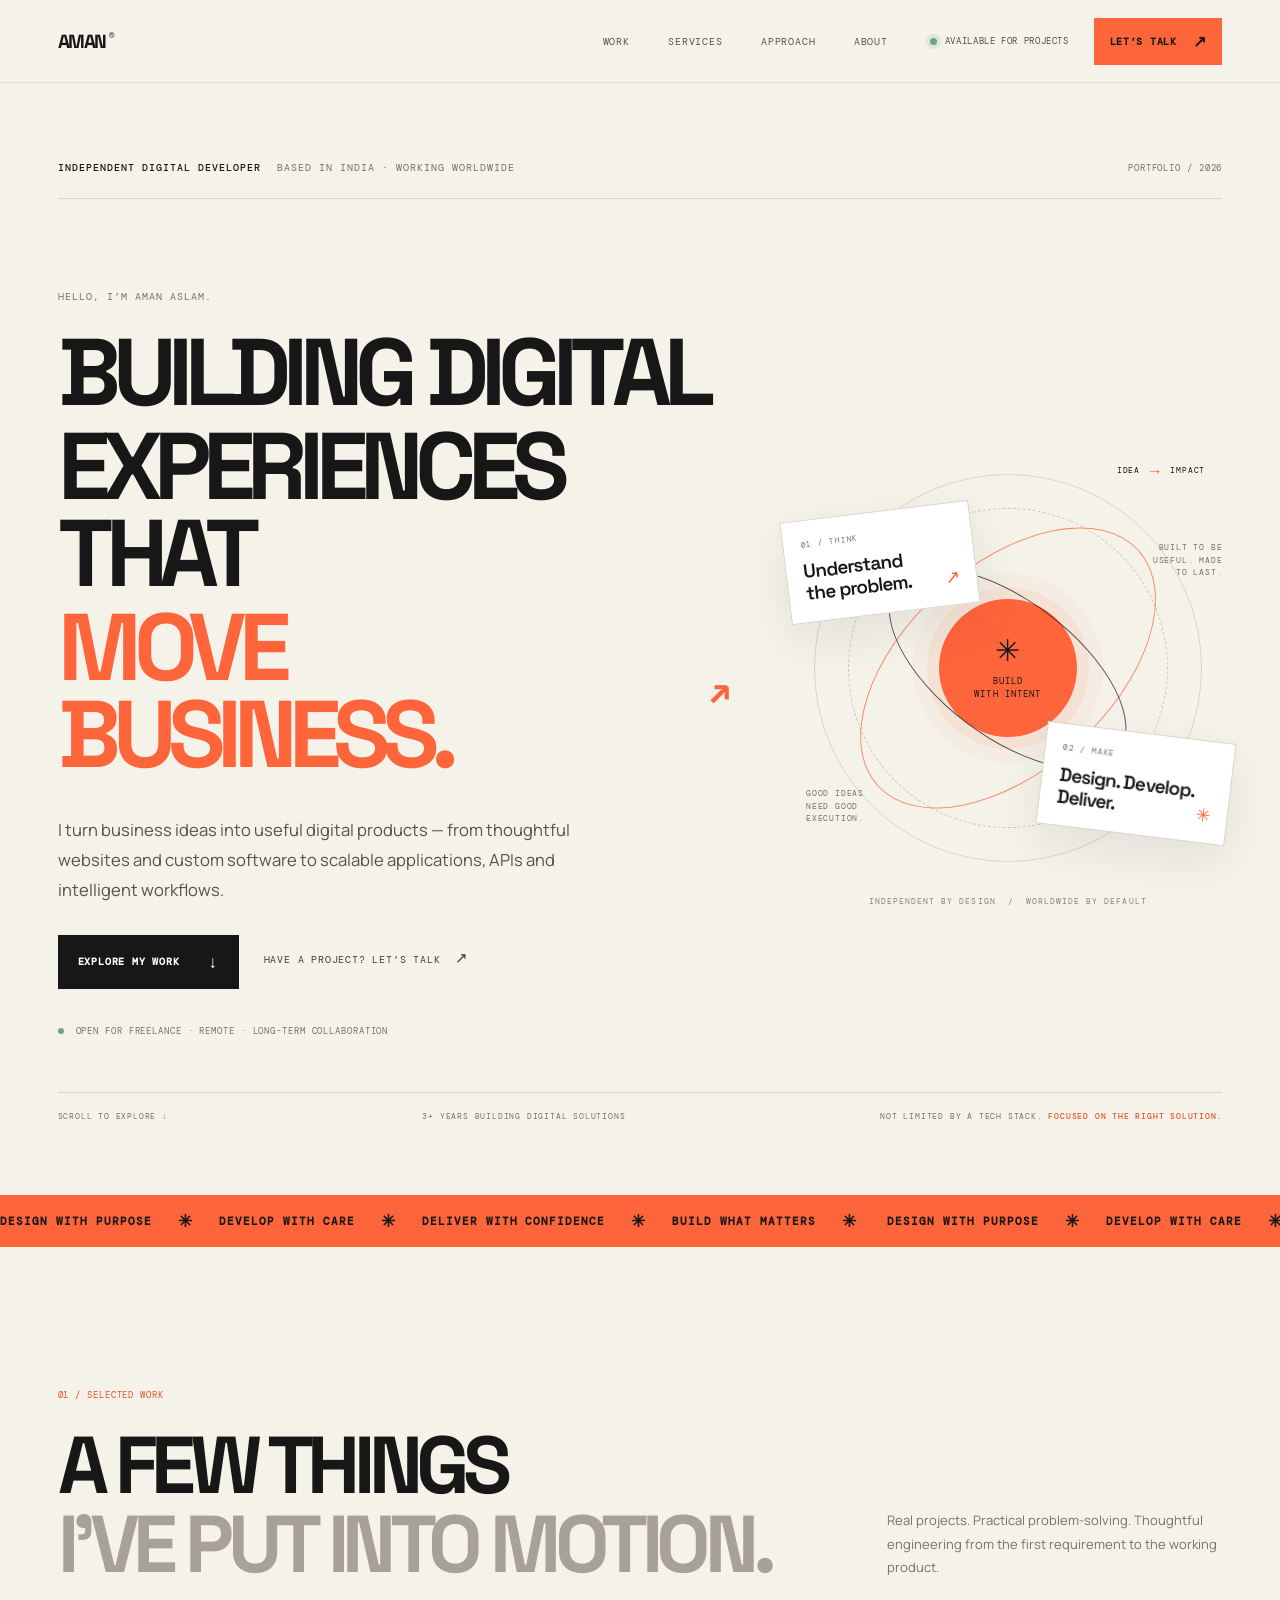
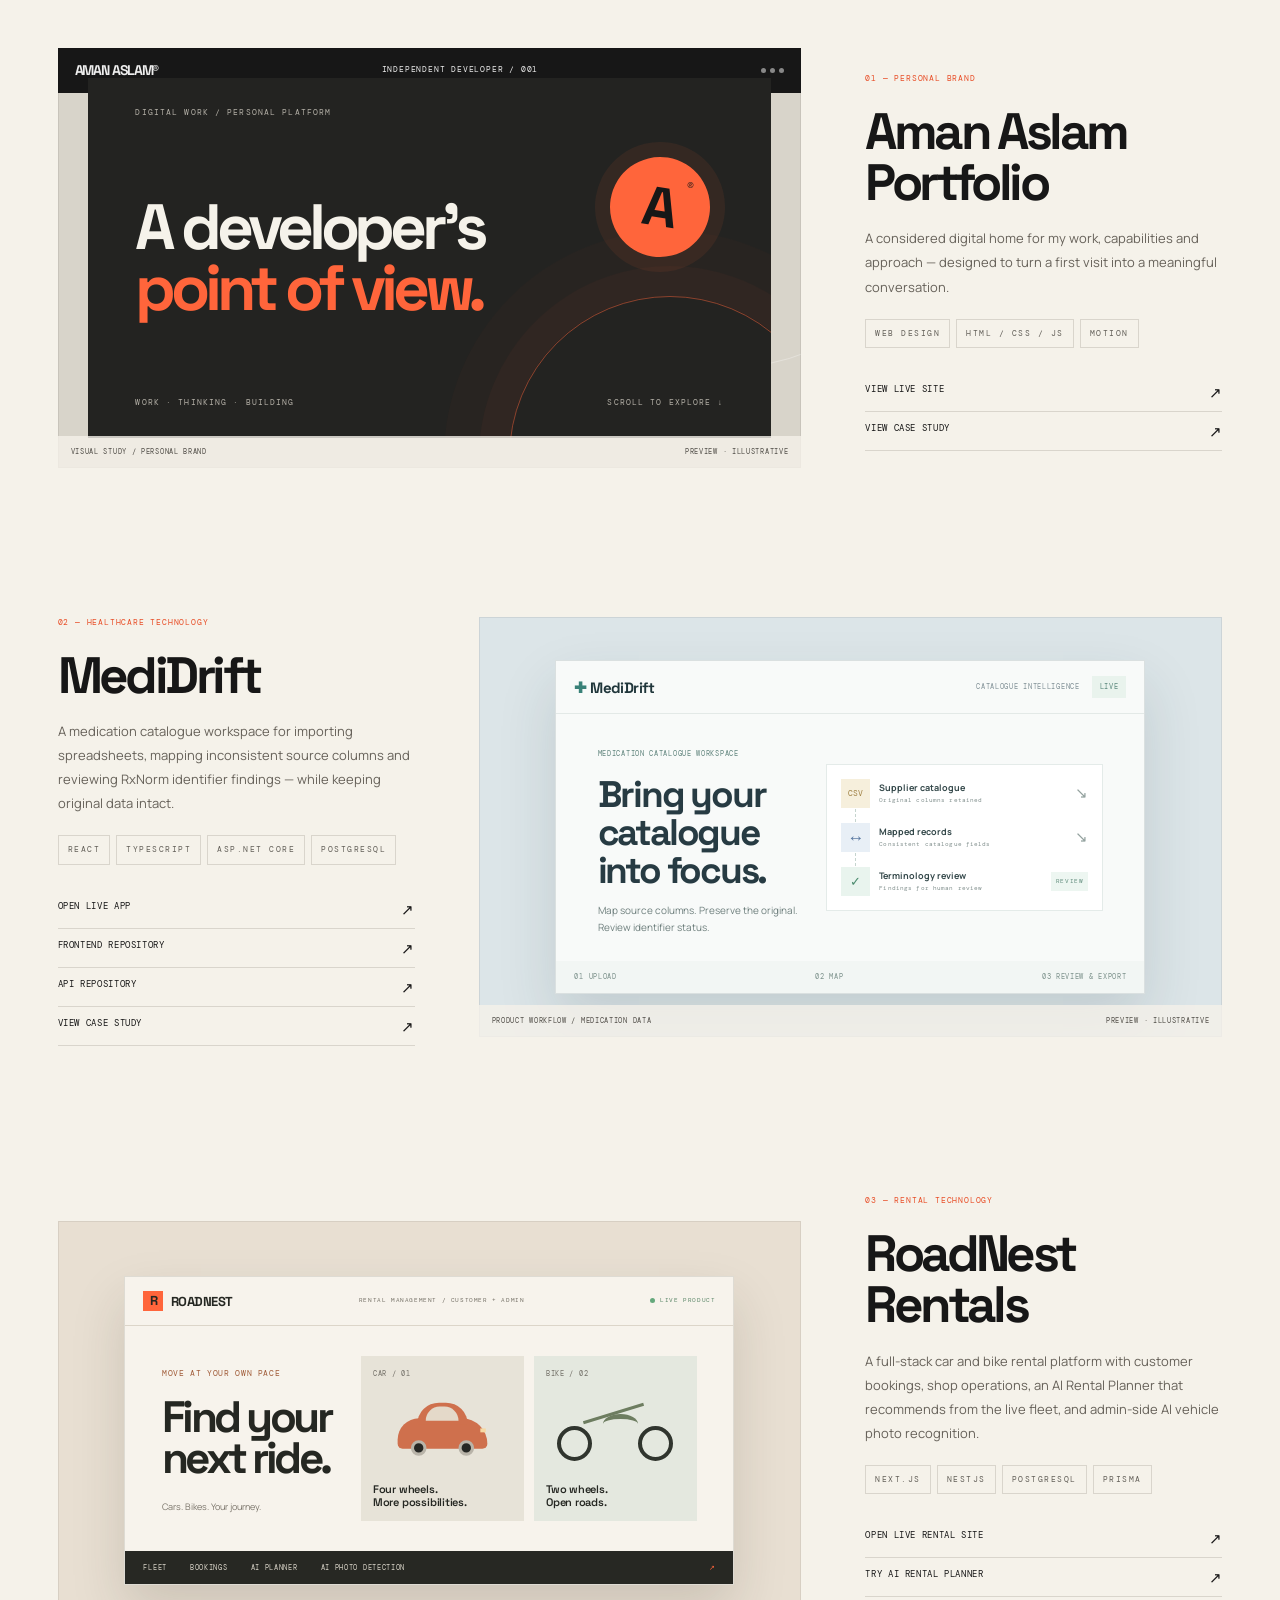
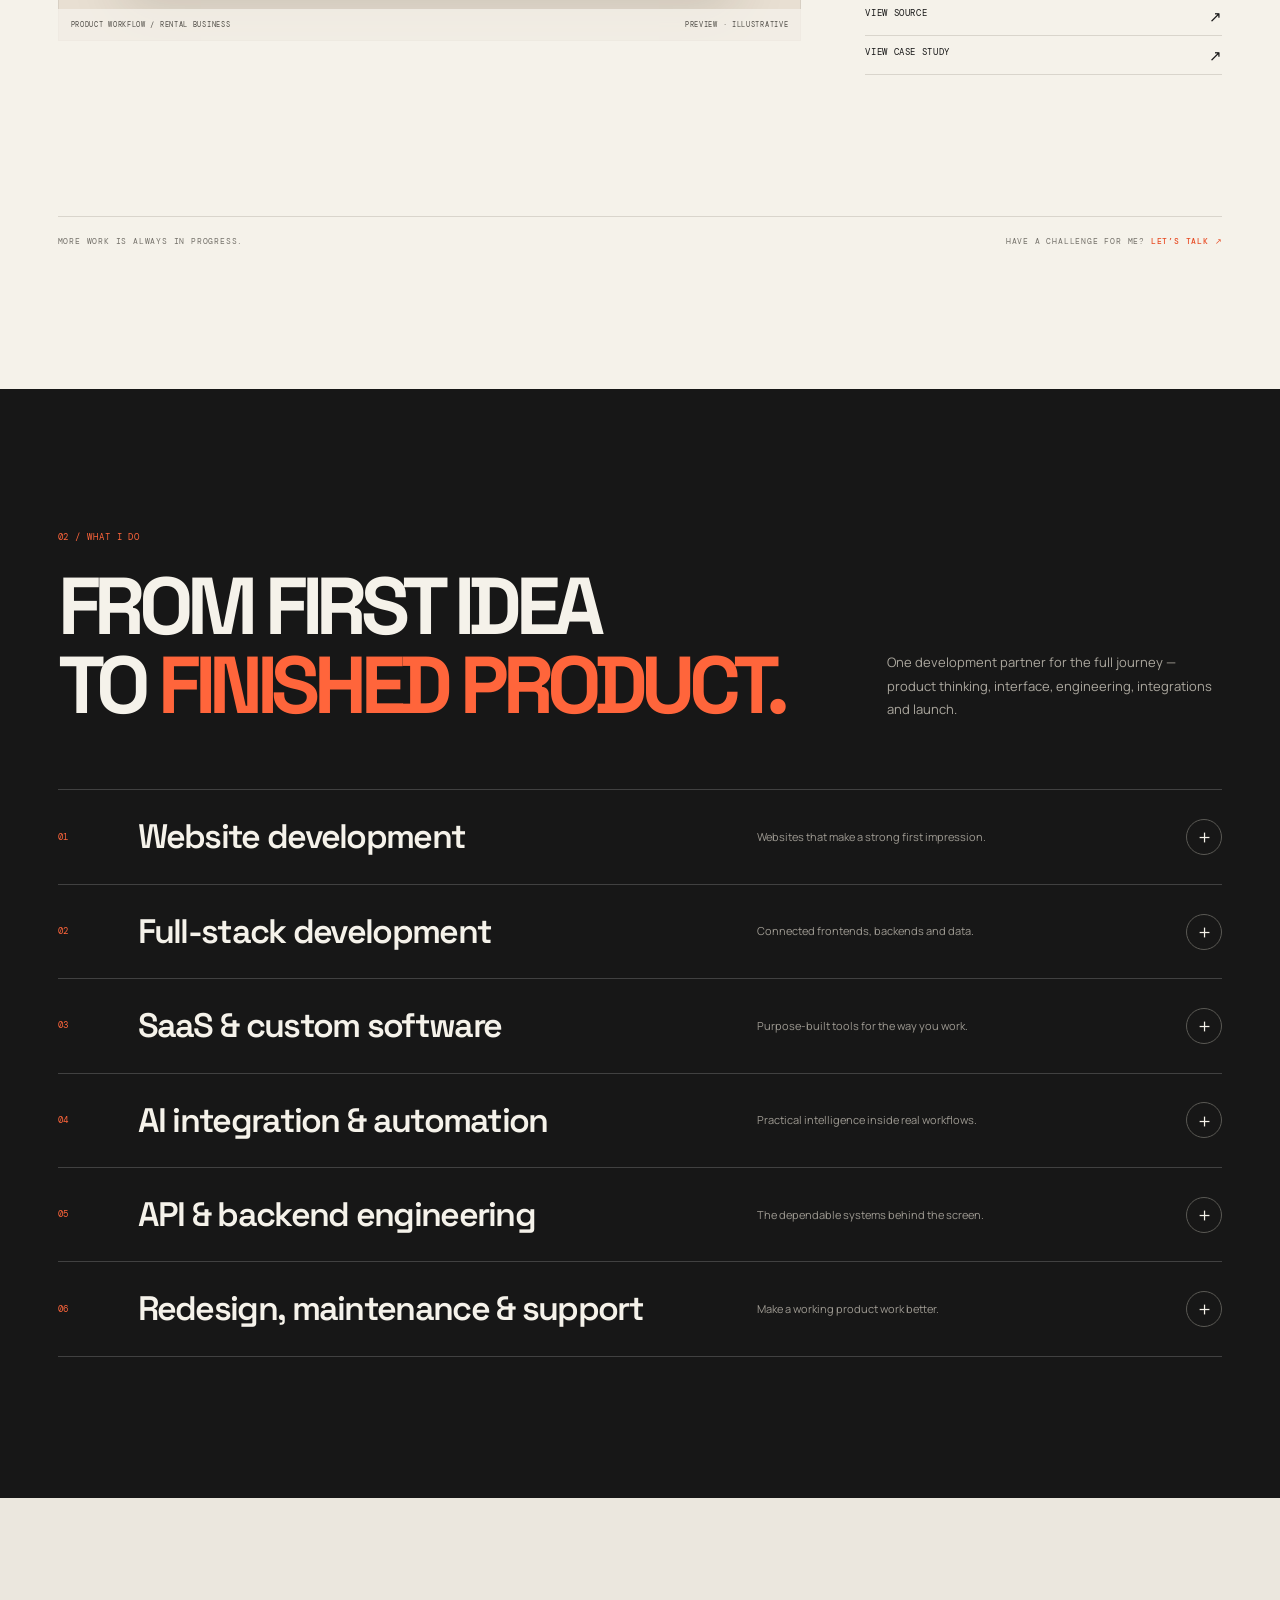
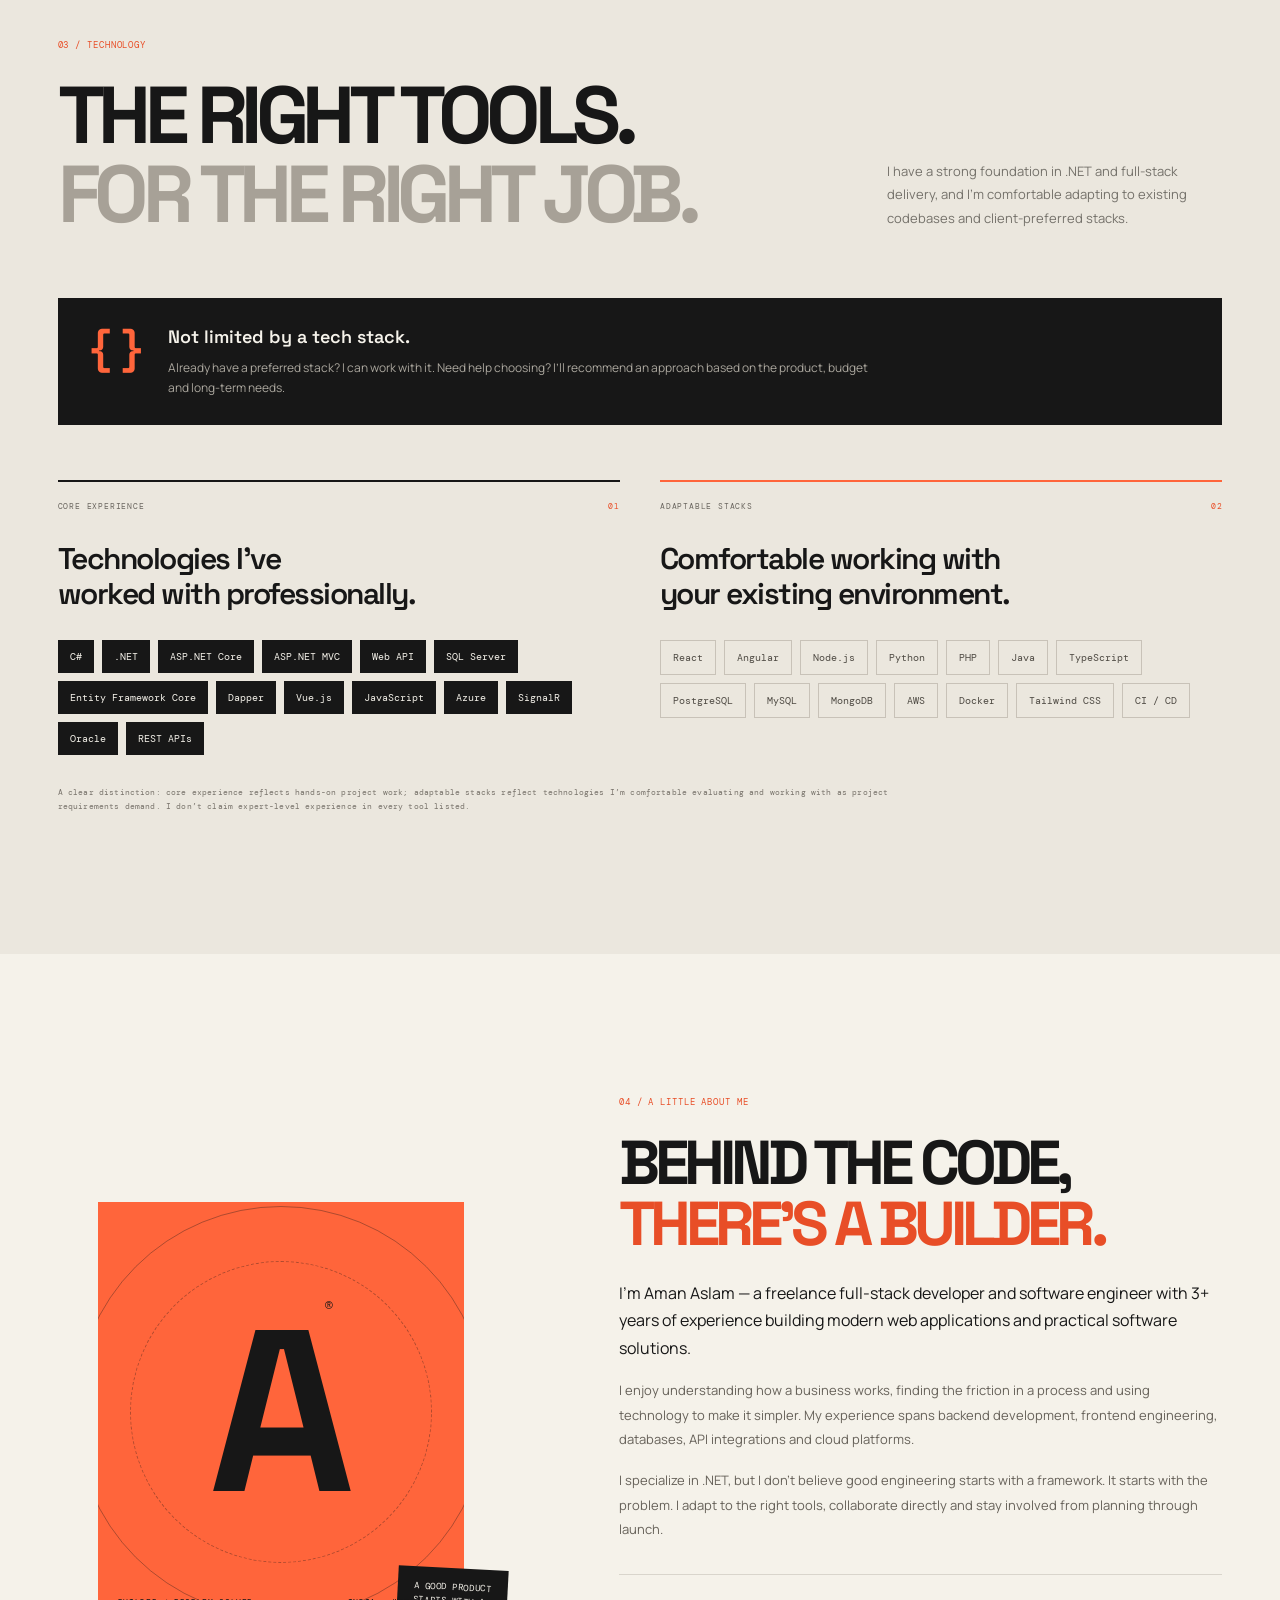
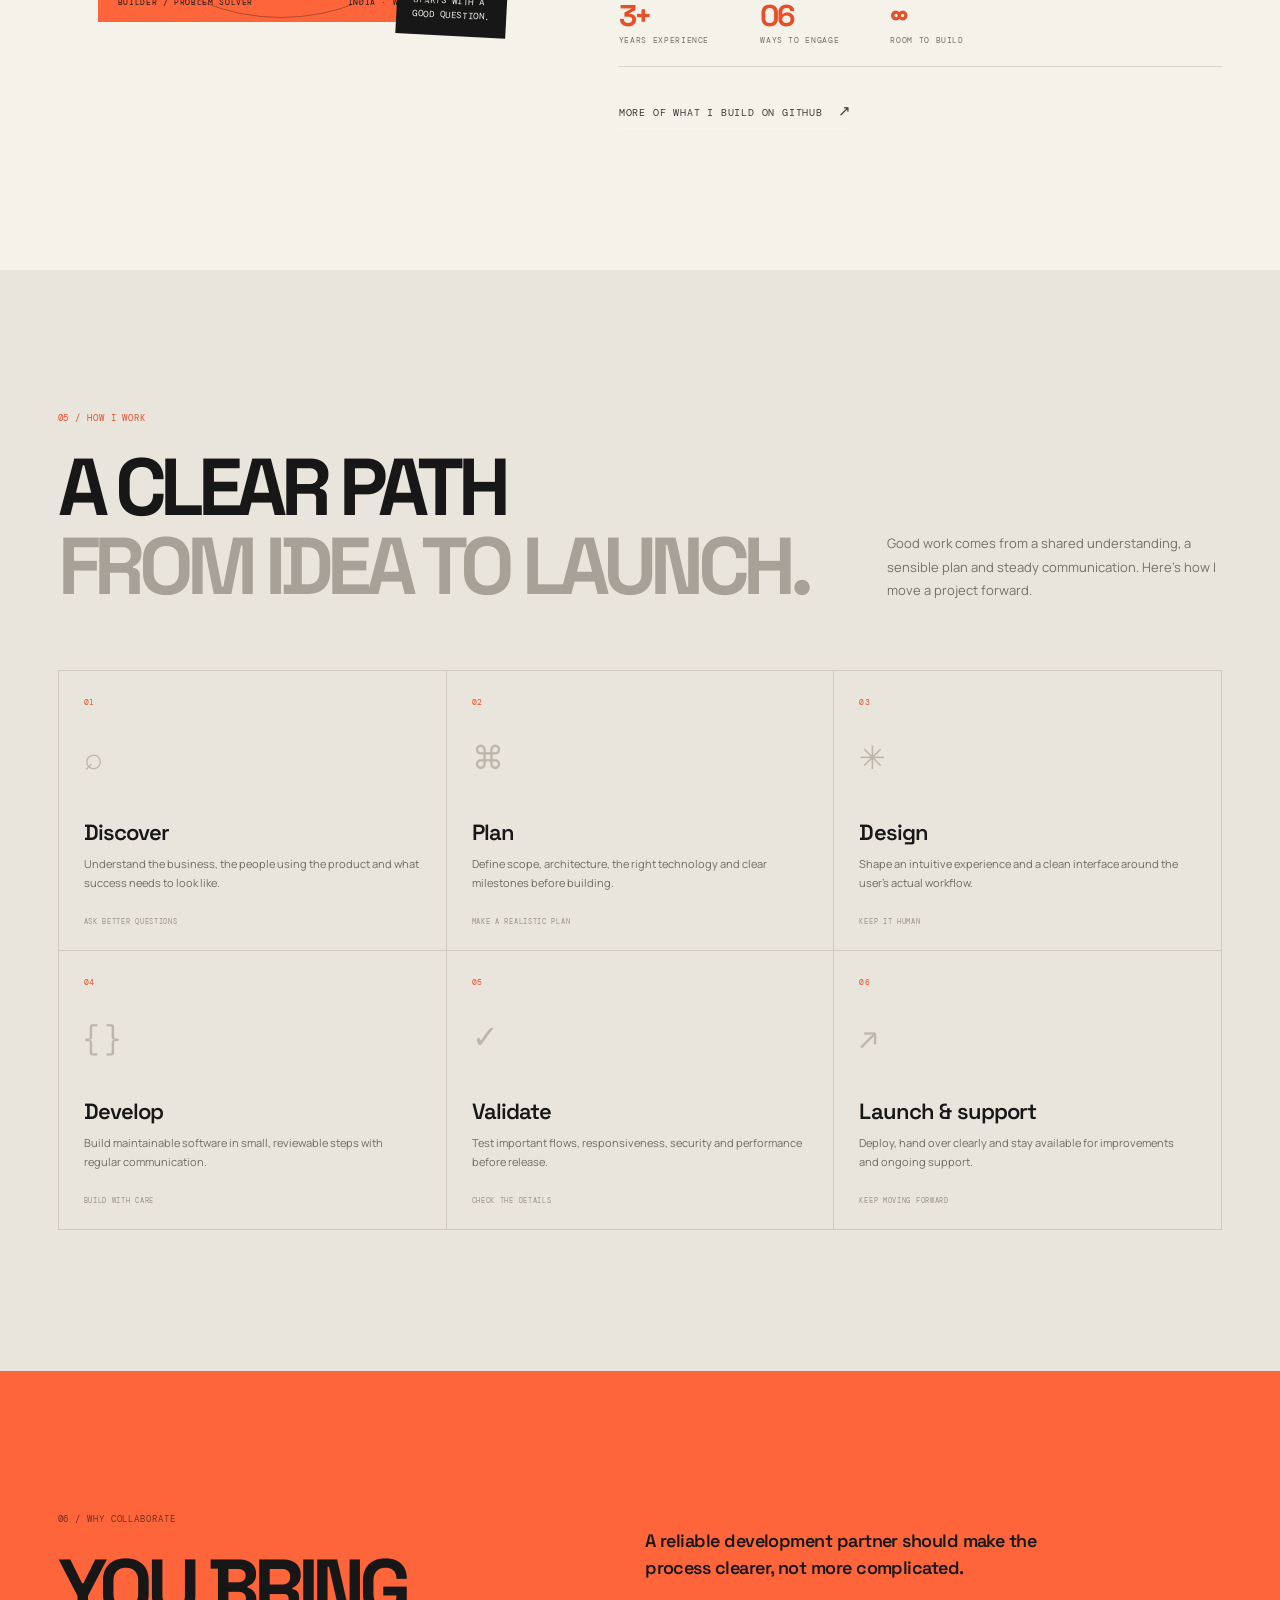
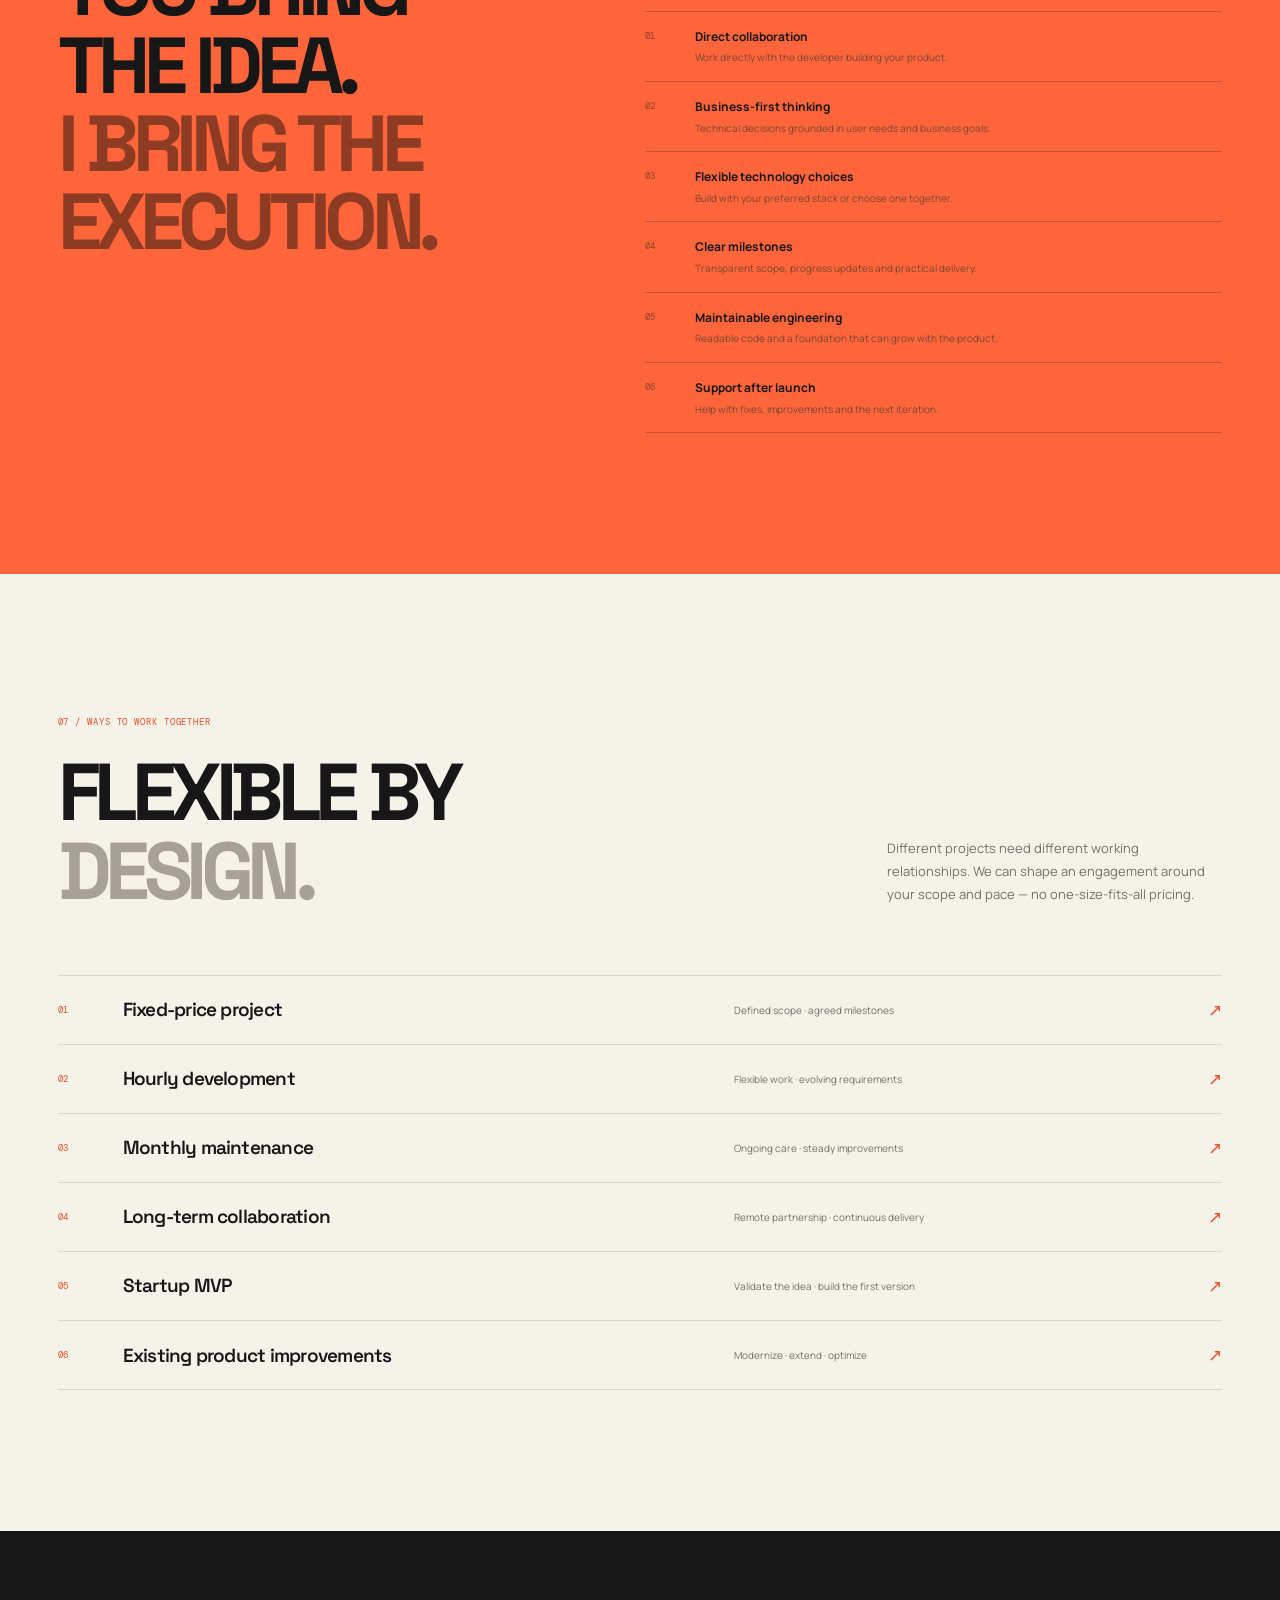
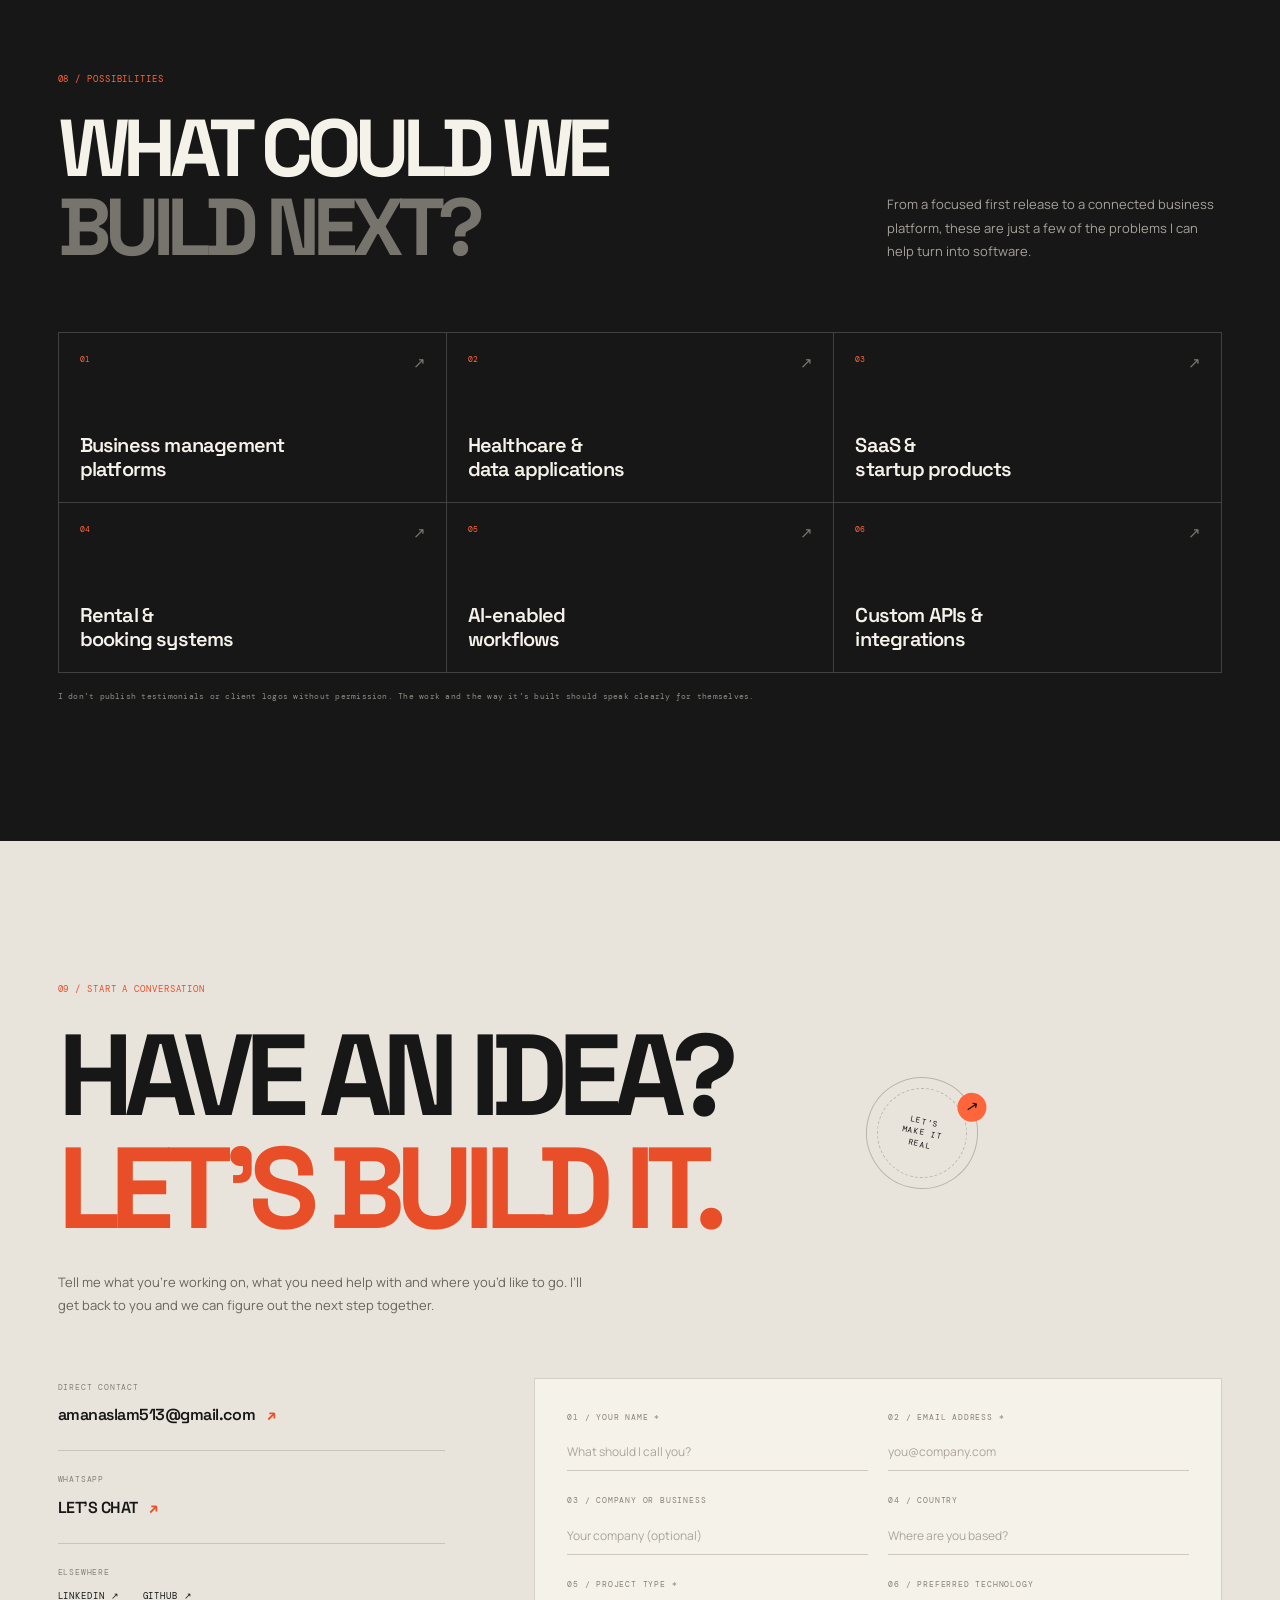
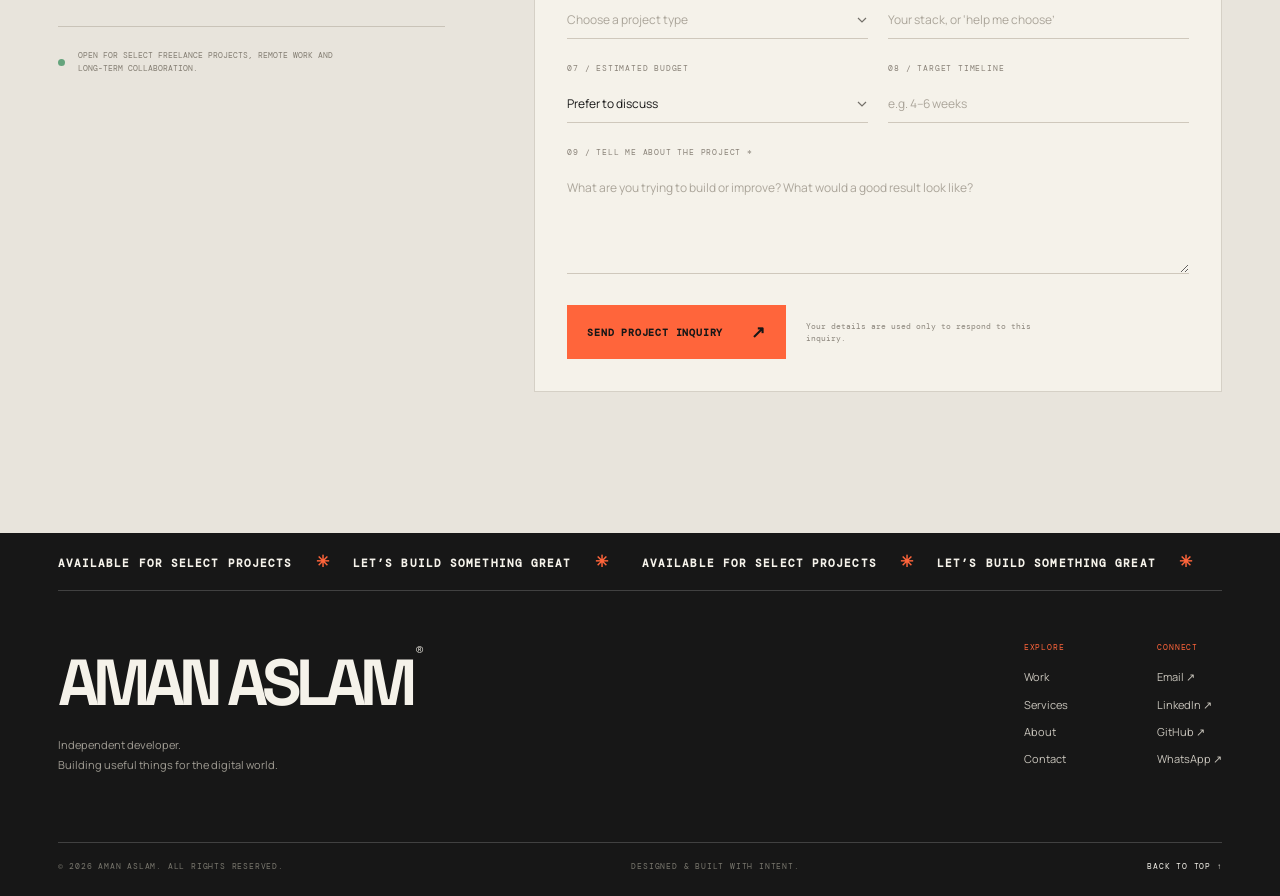
==== index.html @ a8d5807c "Update project live URLs and RoadNest AI features" ====
<!doctype html>
<html lang="en">
<head>
  <meta charset="utf-8">
  <meta name="viewport" content="width=device-width, initial-scale=1">
  <meta name="theme-color" content="#f5f2ea">
  <meta name="description" content="Aman Aslam is a freelance full-stack developer and software engineer building business websites, web applications, SaaS products, APIs and AI-enabled solutions for clients worldwide.">
  <meta name="author" content="Aman Aslam">
  <meta name="robots" content="index,follow,max-image-preview:large">
  <link rel="canonical" href="https://aman-aslam.github.io/portfolio/">
  <meta property="og:type" content="website">
  <meta property="og:title" content="Aman Aslam® — Freelance Full-Stack Developer">
  <meta property="og:description" content="I build digital products, not just websites. Full-stack development, custom software and scalable digital experiences.">
  <meta property="og:url" content="https://aman-aslam.github.io/portfolio/">
  <meta name="twitter:card" content="summary_large_image">
  <meta name="twitter:title" content="Aman Aslam® — Freelance Full-Stack Developer">
  <meta name="twitter:description" content="Building digital experiences that move business forward.">
  <title>Aman Aslam® — Freelance Full-Stack Developer & Software Engineer</title>
  <link rel="icon" href="data:image/svg+xml,%3Csvg xmlns=%22http://www.w3.org/2000/svg%22 viewBox=%220 0 64 64%22%3E%3Crect width=%2264%22 height=%2264%22 rx=%2214%22 fill=%22%23131519%22/%3E%3Ctext x=%2232%22 y=%2242%22 text-anchor=%22middle%22 font-size=%2234%22 fill=%22%23e59b5d%22 font-family=%22Arial%22%3EA%3C/text%3E%3C/svg%3E" type="image/svg+xml">
  <link rel="preconnect" href="https://fonts.googleapis.com">
  <link rel="preconnect" href="https://fonts.gstatic.com" crossorigin>
  <link href="https://fonts.googleapis.com/css2?family=DM+Mono:wght@400;500&family=Manrope:wght@400;500;600;700;800&family=Space+Grotesk:wght@400;500;600;700&display=swap" rel="stylesheet">
  <style>
:root{--paper:#f5f2ea;--paper-2:#eeebe3;--ink:#171717;--ink-2:#292826;--muted:#74716a;--line:#d9d5cc;--line-dark:rgba(255,255,255,.18);--orange:#ff653b;--orange-dark:#e84e27;--green:#8ab89c;--display:'Space Grotesk',sans-serif;--body:'Manrope',sans-serif;--mono:'DM Mono',monospace;--shell:1240px;--gutter:clamp(22px,4.5vw,64px);--pad:clamp(88px,11vw,154px)}
*{box-sizing:border-box}html{scroll-behavior:smooth;scroll-padding-top:100px}body{margin:0;background:var(--paper);color:var(--ink);font-family:var(--body);font-size:15px;line-height:1.65;-webkit-font-smoothing:antialiased;overflow-x:hidden}body.menu-open{overflow:hidden}a{color:inherit;text-decoration:none}button,input,textarea,select{font:inherit}button{color:inherit}img,svg{max-width:100%}::selection{background:var(--orange);color:var(--ink)}.container{width:min(100% - (var(--gutter)*2),var(--shell));margin-inline:auto}.section-pad{padding-block:var(--pad)}.skip-link{position:fixed;z-index:10000;top:12px;left:12px;padding:12px 18px;background:var(--ink);color:var(--paper);transform:translateY(-160%)}.skip-link:focus{transform:translateY(0)}:focus-visible{outline:2px solid var(--orange);outline-offset:4px}
.site-loader{position:fixed;inset:0;z-index:9999;background:var(--ink);color:var(--paper);display:flex;flex-direction:column;justify-content:space-between;padding:28px var(--gutter);transition:opacity .45s ease,visibility .45s ease}.site-loader.is-done{opacity:0;visibility:hidden;pointer-events:none}.loader-top{display:flex;justify-content:space-between;gap:20px;font-family:var(--mono);font-size:10px;letter-spacing:.15em}.loader-bottom{display:grid;grid-template-columns:auto minmax(100px,1fr) auto;align-items:center;gap:22px}.loader-count{font-family:var(--display);font-size:clamp(70px,17vw,190px);line-height:.8;letter-spacing:-.1em;font-weight:600}.loader-track{height:2px;background:#444}.loader-track i{display:block;width:0;height:100%;background:var(--orange)}.loader-bottom>span{font-family:var(--mono);font-size:9px;letter-spacing:.15em;color:#aaa}.scroll-progress{position:fixed;left:0;top:0;z-index:1100;width:100%;height:2px;pointer-events:none}.scroll-progress span{display:block;width:0;height:100%;background:var(--orange)}
.cursor-dot,.cursor-ring{position:fixed;z-index:1200;left:0;top:0;pointer-events:none;border-radius:50%;opacity:0;transform:translate(-50%,-50%);mix-blend-mode:difference}.cursor-dot{width:5px;height:5px;background:white}.cursor-ring{width:42px;height:42px;border:1px solid rgba(255,255,255,.8);display:grid;place-items:center;color:#fff;transition:width .22s ease,height .22s ease,background .22s ease}.cursor-ring span{font:8px var(--mono);letter-spacing:.1em;opacity:0}.cursor-ring.is-active{width:84px;height:84px;background:var(--orange);border-color:var(--orange)}.cursor-ring.is-active span{opacity:1;color:var(--ink)}
.site-header{position:sticky;top:0;z-index:100;background:rgba(245,242,234,.9);backdrop-filter:blur(18px);border-bottom:1px solid rgba(23,23,23,.1)}.nav-shell{height:82px;display:flex;align-items:center;gap:42px}.wordmark{font:700 19px var(--display);letter-spacing:-.08em;margin-right:auto}.wordmark span{font:500 9px var(--mono);vertical-align:top;margin-left:3px;letter-spacing:0}.desktop-nav{display:flex;gap:clamp(20px,3vw,42px)}.desktop-nav a{font:10px var(--mono);letter-spacing:.08em;text-transform:uppercase;color:#55524c;position:relative;padding-block:8px}.desktop-nav a:after{content:"";position:absolute;left:0;right:100%;bottom:0;height:1px;background:var(--orange);transition:right .3s ease}.desktop-nav a:hover:after{right:0}.nav-actions{display:flex;align-items:center;gap:25px}.availability{display:inline-flex;align-items:center;gap:8px;font:9px var(--mono);letter-spacing:.07em;white-space:nowrap;color:#514e48}.availability i,.pulse-dot{display:inline-block;width:7px;height:7px;border-radius:100%;background:#6ca77e;box-shadow:0 0 0 4px rgba(108,167,126,.15)}.nav-cta{display:inline-flex;align-items:center;gap:16px;background:var(--orange);padding:13px 16px;font:600 10px var(--mono);letter-spacing:.07em;transition:background .2s,transform .2s}.nav-cta span{font-size:16px}.nav-cta:hover{background:#ff7a57;transform:translateY(-2px)}.menu-toggle{display:none;border:1px solid var(--ink);background:transparent;width:44px;height:42px;padding:12px;gap:6px;flex-direction:column;justify-content:center}.menu-toggle span{height:1px;width:100%;background:var(--ink);transition:transform .25s}.menu-toggle[aria-expanded=true] span:first-child{transform:translateY(3.5px) rotate(45deg)}.menu-toggle[aria-expanded=true] span:last-child{transform:translateY(-3.5px) rotate(-45deg)}.mobile-menu{position:absolute;top:82px;left:0;right:0;background:var(--ink);color:var(--paper);padding:24px var(--gutter) 36px;border-top:1px solid #333}.mobile-menu[hidden]{display:none}.mobile-menu a{display:flex;justify-content:space-between;padding:17px 0;border-bottom:1px solid var(--line-dark);font:600 clamp(20px,6vw,30px) var(--display)}.mobile-menu a span{font:10px var(--mono);color:var(--orange);align-self:center}
.hero{padding-top:clamp(42px,6vw,82px);padding-bottom:clamp(46px,6vw,72px)}.hero-kicker{display:flex;justify-content:space-between;align-items:center;padding-bottom:22px;border-bottom:1px solid var(--line);gap:16px}.eyebrow,.hero-index,.hero-pretitle,.hero-footnote,.hero-bottom,.section-label,.project-number,.tag-list,.visual-topline,.visual-caption,.work-note,.service-no,.service-tags,.service-detail>a,.stack-column-head,.stack-disclaimer,.process-no,.process-foot,.contact-direct>span,.social-links,.form-row label>span,.message-label>span,.form-status,.footer-links>div>span,.footer-bottom,.footer-marquee,.art-stamp,.art-card small,.art-note,.art-coordinate,.portfolio-screen-label,.portfolio-screen-footer,.product-window-head,.product-window-foot,.medidrift-welcome small,.flow-item small,.flow-item em,.roadnest-top,.roadnest-bottom,.roadnest-status,.vehicle-tile>span{font-family:var(--mono);letter-spacing:.1em}.eyebrow{display:flex;gap:16px;flex-wrap:wrap;font-size:10px}.eyebrow b{font-weight:500}.eyebrow em{font-style:normal;color:var(--muted)}.hero-index{font-size:9px;color:var(--muted)}.hero-grid{display:grid;grid-template-columns:minmax(0,1.22fr) minmax(320px,.78fr);align-items:center;gap:clamp(32px,5vw,75px);padding-top:clamp(54px,7vw,92px);padding-bottom:44px}.hero-pretitle{font-size:10px;color:var(--muted);margin:0 0 24px}.hero-title{font:700 clamp(48px,7.4vw,108px)/.92 var(--display);letter-spacing:-.085em;margin:0 0 30px;text-transform:uppercase}.hero-line{display:block;overflow:hidden;padding-bottom:.07em}.hero-line>span:first-child{display:inline-block;animation:title-rise .9s cubic-bezier(.2,.8,.2,1) both}.hero-line:nth-child(2)>span:first-child{animation-delay:.12s}.hero-line:nth-child(3)>span:first-child{animation-delay:.24s}.hero-line-accent{color:var(--orange);display:flex;align-items:center;gap:16px}.hero-period{font-size:.38em;letter-spacing:-.04em;transform:rotate(0);animation:arrow-pulse 3s ease-in-out infinite}.hero-description{max-width:525px;font-size:clamp(15px,1.3vw,18px);line-height:1.8;color:#55524c;margin:0 0 30px}.hero-actions{display:flex;align-items:center;gap:25px;flex-wrap:wrap}.button{border:0;display:inline-flex;align-items:center;justify-content:space-between;gap:28px;min-height:54px;padding:0 20px;font:600 10px var(--mono);letter-spacing:.08em;cursor:pointer;transition:transform .25s ease,background .25s ease,color .25s ease}.button span{font-size:17px;transition:transform .25s}.button:hover span{transform:translate(3px,-3px)}.button-dark{background:var(--ink);color:white}.button-dark:hover{background:#333}.button-orange{background:var(--orange);color:var(--ink)}.button-orange:hover{background:#ff7a57}.text-link{font:10px var(--mono);letter-spacing:.08em;border-bottom:1px solid var(--line-dark);padding-bottom:7px;color:#3e3b36;transition:color .2s,border-color .2s}.text-link span{font-size:15px;margin-left:8px}.text-link:hover{color:var(--orange-dark);border-color:var(--orange)}.hero-footnote{font-size:9px;display:flex;align-items:center;gap:12px;margin-top:35px;color:var(--muted)}.pulse-dot{width:6px;height:6px;box-shadow:none}
.hero-art{position:relative;min-height:490px;display:grid;place-items:center;isolation:isolate}.hero-art:before{content:"";position:absolute;width:min(90%,420px);aspect-ratio:1;border-radius:50%;border:1px solid var(--line);z-index:-2}.hero-art:after{content:"";position:absolute;width:min(74%,340px);aspect-ratio:1;border-radius:50%;border:1px dashed #c7c2b8;z-index:-2}.art-orbit{position:absolute;border:1px solid var(--orange);border-radius:50%;width:82%;height:42%;transform:rotate(-42deg);opacity:.72}.orbit-two{width:65%;height:28%;transform:rotate(37deg);border-color:var(--ink)}.art-core{width:138px;height:138px;border-radius:50%;background:var(--orange);display:flex;flex-direction:column;justify-content:center;align-items:center;gap:10px;box-shadow:0 0 0 12px rgba(255,101,59,.08),0 0 0 26px rgba(255,101,59,.04);animation:core-float 5s ease-in-out infinite}.core-cross{font-size:30px;line-height:1}.art-core>span:last-child{font:9px/1.45 var(--mono);letter-spacing:.12em;text-align:center}.art-stamp{position:absolute;top:7%;right:4%;display:flex;align-items:center;gap:10px;font-size:8px}.art-stamp b{color:var(--orange);font-size:16px}.art-card{position:absolute;width:190px;padding:17px;background:#fff;border:1px solid var(--line);box-shadow:0 18px 48px rgba(30,26,20,.08);display:flex;flex-direction:column;gap:10px}.art-card small{font-size:8px;color:var(--muted)}.art-card strong{font:600 19px/1.16 var(--display);letter-spacing:-.05em}.art-card-mark{position:absolute;right:16px;bottom:13px;color:var(--orange);font-size:18px}.art-card-top{top:18%;left:-2%;transform:rotate(-7deg);animation:card-float 6s ease-in-out infinite}.art-card-bottom{right:-2%;bottom:16%;transform:rotate(7deg);animation:card-float 7s ease-in-out infinite reverse}.art-note{position:absolute;font-size:8px;line-height:1.6;color:var(--muted)}.note-left{bottom:18%;left:3%}.note-right{top:24%;right:0;text-align:right}.art-coordinate{position:absolute;bottom:1%;font-size:8px;color:#888278;letter-spacing:.13em}.hero-bottom{display:flex;justify-content:space-between;gap:18px;flex-wrap:wrap;border-top:1px solid var(--line);padding-top:17px;font-size:8px;color:var(--muted)}.hero-bottom b{color:var(--orange-dark);font-weight:500}
.marquee-band{overflow:hidden;background:var(--orange);color:var(--ink);padding:15px 0}.marquee-track{display:flex;width:max-content;animation:marquee 28s linear infinite}.marquee-track span{font:600 11px var(--mono);letter-spacing:.09em;white-space:nowrap;padding-right:4px}.marquee-track b{font-size:17px;vertical-align:-2px;margin:0 18px}
.section-heading{display:flex;justify-content:space-between;align-items:end;gap:34px;margin-bottom:64px}.section-label{display:block;font-size:9px;color:var(--orange-dark);margin-bottom:23px}.section-heading h2,.about-copy h2,.why-statement h2,.contact h2{font:700 clamp(40px,6.3vw,82px)/.98 var(--display);letter-spacing:-.08em;margin:0;text-transform:uppercase}.heading-soft{color:#a7a197}.section-heading>p{max-width:335px;color:var(--muted);font-size:13px;line-height:1.8;margin:0 0 4px}.work{padding-top:var(--pad);padding-bottom:var(--pad)}.project{display:grid;grid-template-columns:minmax(0,1.5fr) minmax(260px,.72fr);gap:clamp(28px,5vw,74px);align-items:center;margin-bottom:clamp(80px,11vw,144px)}.project-reverse{grid-template-columns:minmax(260px,.72fr) minmax(0,1.5fr)}.project-reverse .project-visual{order:2}.project-reverse .project-meta{order:1}.project-visual{position:relative;overflow:hidden;min-height:420px;display:grid;place-items:center;padding:30px;isolation:isolate}.project-visual:after{content:"";position:absolute;inset:0;border:1px solid rgba(23,23,23,.08);pointer-events:none;z-index:3}.portfolio-visual{background:#d8d4ca;color:var(--paper)}.portfolio-visual:before{content:"";position:absolute;width:510px;height:510px;border:1px solid rgba(255,255,255,.3);border-radius:50%;right:-170px;top:-190px;z-index:-1}.visual-topline{position:absolute;top:0;left:0;right:0;height:45px;display:flex;align-items:center;justify-content:space-between;padding:0 17px;background:var(--ink);font-size:8px;color:#eee}.visual-topline>span:first-child{font:700 14px var(--display);letter-spacing:-.08em}.visual-window{display:flex;gap:4px}.visual-window i{width:5px;height:5px;border-radius:50%;background:#888}.portfolio-screen{width:100%;height:100%;min-height:350px;position:relative;overflow:hidden;background:#232321;display:flex;flex-direction:column;justify-content:space-between;padding:28px 7%;}.portfolio-screen:before{content:"";position:absolute;width:320px;height:320px;border:1px solid rgba(255,101,59,.48);border-radius:50%;right:-60px;bottom:-180px;box-shadow:0 0 0 30px rgba(255,101,59,.035),0 0 0 65px rgba(255,101,59,.025)}.portfolio-screen-label,.portfolio-screen-footer{font-size:8px;color:#b4b0a7;letter-spacing:.14em}.portfolio-screen-title{font:700 clamp(36px,5vw,72px)/.94 var(--display);letter-spacing:-.08em;position:relative;z-index:1}.portfolio-screen-title i{font-style:normal;color:var(--orange)}.portfolio-screen-footer{display:flex;justify-content:space-between;gap:15px}.portfolio-screen-orb{position:absolute;right:9%;top:22%;width:100px;height:100px;border-radius:50%;background:var(--orange);display:grid;place-items:center;color:var(--ink);font:700 55px var(--display);box-shadow:0 0 0 15px rgba(255,101,59,.08);transform:rotate(9deg)}.portfolio-screen-orb span{font:10px var(--mono);position:absolute;right:20px;top:17px}
.visual-caption{position:absolute;bottom:0;left:0;right:0;height:32px;display:flex;justify-content:space-between;align-items:center;padding:0 13px;font-size:7px;color:#514e48;background:rgba(245,242,234,.8);z-index:4}.project-meta{display:flex;flex-direction:column;justify-content:space-between;min-height:315px}.project-number{font-size:8px;color:var(--orange-dark)}.project-meta h3{font:700 clamp(34px,4vw,52px)/1 var(--display);letter-spacing:-.07em;margin:17px 0 18px}.project-meta p{font-size:13px;color:#666159;line-height:1.85;margin:0 0 20px;max-width:440px}.tag-list{display:flex;flex-wrap:wrap;gap:6px}.tag-list span{font-size:8px;padding:7px 9px;border:1px solid var(--line);color:#625f58}.project-links{display:flex;flex-direction:column;align-items:flex-start;gap:10px;margin-top:35px}.project-links a{font:9px var(--mono);letter-spacing:.07em;border-bottom:1px solid var(--line);padding:0 0 8px;width:100%;display:flex;justify-content:space-between;gap:12px;transition:color .2s,border-color .2s}.project-links a span{font-size:15px}.project-links a:hover{color:var(--orange-dark);border-color:var(--orange)}.medidrift-visual{background:#dce5e8}.product-window{width:100%;max-width:590px;background:#f8faf9;color:#273b43;box-shadow:0 26px 55px rgba(37,57,61,.14);border:1px solid rgba(48,75,79,.15)}.product-window-head{display:flex;align-items:center;gap:12px;padding:15px 18px;border-bottom:1px solid #e3e9e7;font-size:7px;color:#809096}.mini-brand{font:700 15px var(--display);letter-spacing:-.04em;color:#20363b;margin-right:auto}.mini-brand b{color:#398178}.pilot-pill{font-size:7px;color:#5b887c;background:#e9f3ed;padding:5px 8px}.medidrift-content{padding:25px 7%;display:grid;grid-template-columns:.85fr 1.15fr;gap:24px;align-items:center}.medidrift-welcome small{font-size:7px;color:#60847d}.medidrift-welcome strong{display:block;font:700 clamp(24px,3vw,37px)/1.03 var(--display);letter-spacing:-.06em;margin:12px 0}.medidrift-welcome p{font-size:10px;color:#6e7f7d;line-height:1.7;margin:0}.medidrift-flow{background:#fff;border:1px solid #e4ebe9;padding:14px}.flow-item{display:flex;align-items:center;gap:9px}.flow-icon{width:29px;height:29px;display:grid;place-items:center;background:#f6efdc;color:#a08245;font:8px var(--mono)}.flow-icon-blue{background:#e8eff6;color:#5a79a1;font-size:17px}.flow-icon-green{background:#e9f4ee;color:#4b8b6e;font-size:13px}.flow-item>div{display:flex;flex-direction:column;min-width:0;flex:1}.flow-item b{font-size:9px;color:#34484a}.flow-item small{font-size:6px;letter-spacing:.02em;color:#82908e}.flow-item>i{font-style:normal;color:#92a19e}.flow-item em{font-style:normal;font-size:6px;color:#5f8b7b;background:#edf6f1;padding:5px}.flow-line{height:13px;border-left:1px dashed #c5d4ce;margin:1px 0 1px 14px}.product-window-foot{display:flex;justify-content:space-between;padding:10px 18px;background:#f2f6f4;color:#7c918b;font-size:7px}.roadnest-visual{background:#e8dfd2}.roadnest-board{width:100%;max-width:610px;background:#f7f3ec;color:#252722;box-shadow:0 25px 50px rgba(45,38,29,.15);border:1px solid rgba(44,43,36,.12)}.roadnest-top{display:flex;align-items:center;justify-content:space-between;gap:10px;padding:14px 18px;border-bottom:1px solid #dcd5c9;font-size:6px;color:#716d63}.roadnest-logo{font:700 13px var(--display);color:#252722;letter-spacing:-.04em}.roadnest-logo i{display:inline-grid;place-items:center;width:20px;height:20px;background:var(--orange);font-style:normal;margin-right:5px}.roadnest-status{display:flex;align-items:center;gap:5px;color:#578465}.roadnest-status i{width:5px;height:5px;border-radius:50%;background:#65a87c}.roadnest-main{display:grid;grid-template-columns:.7fr 1.3fr;padding:30px 6%;gap:18px;align-items:center}.roadnest-headline small{font:8px var(--mono);letter-spacing:.08em;color:#a05b38}.roadnest-headline strong{display:block;font:700 clamp(30px,3.5vw,44px)/.94 var(--display);letter-spacing:-.08em;margin:13px 0}.roadnest-headline>span{font-size:9px;color:#7b756b}.vehicle-tiles{display:grid;grid-template-columns:1fr 1fr;gap:10px}.vehicle-tile{background:#e7e3d8;padding:12px;min-height:165px;display:flex;flex-direction:column;justify-content:space-between;position:relative;overflow:hidden}.vehicle-tile>span{font-size:7px;color:#726f67}.vehicle-tile strong{font:600 11px/1.2 var(--display);letter-spacing:-.02em;z-index:1}.vehicle-bike{background:#e4e8df}.car-shape{position:relative;width:115px;height:39px;margin:11px auto 6px;border-radius:30px 36px 7px 7px;background:#cf704d;transform:scale(.78)}.car-shape:before{content:"";position:absolute;left:25px;top:-20px;width:65px;height:28px;border-radius:34px 34px 0 0;background:#cf704d}.car-shape:after{content:"";position:absolute;left:36px;top:-15px;width:42px;height:18px;background:#e4d9c9;border-radius:18px 18px 0 0}.car-shape i,.car-shape b{position:absolute;bottom:-9px;width:20px;height:20px;background:#262724;border:4px solid #b9b4a9;border-radius:50%;z-index:1}.car-shape i{left:17px}.car-shape b{right:17px}.car-shape em{position:absolute;right:2px;top:13px;width:7px;height:5px;background:#f7d9a4}.bike-shape{position:relative;height:65px;width:120px;margin:3px auto 1px}.bike-shape i,.bike-shape b{position:absolute;bottom:4px;width:35px;height:35px;border:4px solid #30352e;border-radius:50%}.bike-shape i{left:2px}.bike-shape b{right:2px}.bike-shape em{position:absolute;left:27px;top:12px;width:63px;height:3px;background:#6d7d60;transform:rotate(-17deg)}.bike-shape span{position:absolute;left:48px;top:14px;width:35px;height:20px;border-top:5px solid #6d7d60;border-radius:50%}.roadnest-bottom{display:flex;gap:23px;padding:11px 18px;background:#272823;color:#d9d4c8;font-size:7px}.roadnest-bottom span:last-child{margin-left:auto;color:var(--orange)}.work-note{display:flex;justify-content:space-between;gap:15px;border-top:1px solid var(--line);padding-top:18px;font-size:8px;color:var(--muted)}.work-note b{color:var(--orange-dark);font-weight:500}
.services{background:var(--ink);color:var(--paper)}.section-heading-light h2{color:var(--paper)}.section-heading-light h2 span{color:var(--orange)}.section-heading-light>p{color:#aba79e}.section-heading-light .section-label{color:var(--orange)}.service-list{border-top:1px solid var(--line-dark)}.service-item{border-bottom:1px solid var(--line-dark)}.service-trigger{width:100%;display:grid;grid-template-columns:60px minmax(210px,1.2fr) minmax(180px,.8fr) 45px;align-items:center;gap:20px;text-align:left;background:transparent;border:0;padding:28px 0;cursor:pointer}.service-no{font-size:9px;color:var(--orange)}.service-title{font:600 clamp(20px,3vw,34px)/1.1 var(--display);letter-spacing:-.05em;transition:color .2s}.service-summary{font-size:11px;color:#9e9a92}.service-plus{width:36px;height:36px;border:1px solid #5a5954;border-radius:50%;display:grid;place-items:center;font-size:19px;font-weight:300;justify-self:end;transition:transform .25s,background .25s,color .25s}.service-trigger:hover .service-title,.service-trigger[aria-expanded=true] .service-title{color:var(--orange)}.service-trigger[aria-expanded=true] .service-plus{transform:rotate(45deg);background:var(--orange);color:var(--ink);border-color:var(--orange)}.service-detail{padding:0 7% 30px 80px;max-width:800px}.service-detail p{max-width:550px;color:#bcb8b0;font-size:13px;margin:0 0 18px}.service-tags{display:flex;gap:7px;flex-wrap:wrap;margin-bottom:22px}.service-tags span{font-size:8px;color:#d4d0c7;border:1px solid #44443f;padding:7px 9px}.service-detail>a{font-size:8px;color:var(--orange)}
.stack-section{background:#ebe7de}.stack-intro{display:flex;gap:25px;align-items:flex-start;background:var(--ink);color:var(--paper);padding:27px 32px;margin-bottom:55px}.stack-intro-mark{font:700 44px var(--display);color:var(--orange);line-height:1}.stack-intro strong{font:600 18px var(--display)}.stack-intro p{font-size:12px;color:#aaa69d;max-width:700px;margin:7px 0 0}.stack-columns{display:grid;grid-template-columns:1fr 1fr;gap:40px}.stack-column{padding-top:18px;border-top:2px solid var(--ink)}.stack-column-alt{border-color:var(--orange)}.stack-column-head{display:flex;justify-content:space-between;font-size:8px;color:#6a665f}.stack-column-head i{font-style:normal;color:var(--orange-dark)}.stack-column h3{font:600 clamp(21px,2.4vw,30px)/1.18 var(--display);letter-spacing:-.05em;margin:28px 0}.tech-cloud{display:flex;flex-wrap:wrap;gap:8px}.tech-cloud span{background:var(--ink);color:var(--paper);font:10px var(--mono);padding:10px 12px;transition:transform .2s,background .2s}.tech-cloud span:hover{transform:translateY(-3px);background:#444}.tech-cloud-alt span{background:transparent;border:1px solid #c8c2b8;color:#4e4a43}.tech-cloud-alt span:hover{border-color:var(--orange);background:var(--orange)}.stack-disclaimer{max-width:850px;margin:30px 0 0;color:#78736b;font-size:8px;line-height:1.8;letter-spacing:.02em}
.about{background:var(--paper)}.about-grid{display:grid;grid-template-columns:.85fr 1.15fr;gap:clamp(50px,9vw,130px);align-items:center}.about-visual{position:relative;min-height:500px;display:grid;place-items:center}.about-frame{width:82%;height:420px;background:var(--orange);position:relative;display:flex;align-items:center;justify-content:center;overflow:hidden}.about-frame:before,.about-frame:after{content:"";position:absolute;border:1px solid rgba(23,23,23,.35);border-radius:50%;width:410px;height:410px}.about-frame:after{width:300px;height:300px;border-style:dashed}.about-monogram{font:700 clamp(110px,19vw,230px)/1 var(--display);letter-spacing:-.13em;color:var(--ink);transform:translateX(-10px);z-index:1}.about-monogram span{font:13px var(--mono);vertical-align:top;letter-spacing:0}.about-frame-bottom{position:absolute;left:20px;right:20px;bottom:15px;display:flex;justify-content:space-between;gap:10px;font:8px var(--mono);letter-spacing:.08em;z-index:2}.about-side-note{position:absolute;right:-3px;bottom:26px;background:var(--ink);color:var(--paper);font:9px/1.55 var(--mono);letter-spacing:.06em;padding:13px 16px;transform:rotate(3deg)}.about-copy h2{font-size:clamp(35px,5vw,62px);margin-bottom:26px}.about-copy h2 span{color:var(--orange-dark)}.about-copy>p{color:#666159;font-size:13px;line-height:1.9;max-width:660px;margin:0 0 16px}.about-copy .about-lead{font-size:16px;color:var(--ink);line-height:1.7}.about-facts{display:flex;gap:clamp(20px,4vw,55px);border-top:1px solid var(--line);border-bottom:1px solid var(--line);padding:21px 0;margin:32px 0}.about-facts div{display:flex;flex-direction:column}.about-facts strong{font:700 30px var(--display);letter-spacing:-.08em;color:var(--orange-dark)}.about-facts span{font:8px var(--mono);color:var(--muted);letter-spacing:.08em}.about-link{display:inline-block}
.approach{background:#e9e5dc}.process-grid{display:grid;grid-template-columns:repeat(3,1fr);border-top:1px solid #cfc9bf;border-left:1px solid #cfc9bf}.process-step{min-height:260px;padding:25px 25px 22px;border-right:1px solid #cfc9bf;border-bottom:1px solid #cfc9bf;position:relative;display:flex;flex-direction:column}.process-no{font-size:8px;color:var(--orange-dark)}.process-symbol{font:32px var(--display);color:#bdb6aa;margin:28px 0 18px}.process-step h3{font:600 22px var(--display);letter-spacing:-.04em;margin-bottom:8px}.process-step p{font-size:11px;color:#706b62;line-height:1.75;margin:0 0 24px}.process-foot{font-size:7px;color:#999287;margin-top:auto}.process-step:after{content:"";position:absolute;top:0;left:0;width:0;height:2px;background:var(--orange);transition:width .4s}.process-step:hover:after{width:100%}
.why{background:var(--orange);color:var(--ink)}.why-grid{display:grid;grid-template-columns:.9fr 1.1fr;gap:clamp(45px,9vw,130px)}.why-statement .section-label{color:#6f301e}.why-statement h2{font-size:clamp(42px,6.2vw,80px)}.why-statement h2 span{color:#8e3b24}.why-content{padding-top:15px}.why-lead{font:600 18px/1.5 var(--display);letter-spacing:-.03em;max-width:400px;margin:0 0 30px}.why-list{border-top:1px solid rgba(23,23,23,.25)}.why-list>div{display:grid;grid-template-columns:34px 1fr;gap:16px;border-bottom:1px solid rgba(23,23,23,.25);padding:15px 0}.why-list b{font:9px var(--mono);color:#91402a;padding-top:3px}.why-list span{display:flex;flex-direction:column}.why-list strong{font-size:12px}.why-list small{font-size:10px;color:#794632;margin-top:3px}
.engagement{background:var(--paper)}.engagement-list{border-top:1px solid var(--line)}.engagement-list>div{display:grid;grid-template-columns:45px minmax(200px,1fr) minmax(180px,.75fr) 25px;gap:20px;align-items:center;padding:20px 0;border-bottom:1px solid var(--line);transition:padding .25s}.engagement-list>div:hover{padding-inline:12px;background:#eeebe4}.engagement-list span{font:9px var(--mono);color:var(--orange-dark)}.engagement-list strong{font:600 19px var(--display);letter-spacing:-.04em}.engagement-list small{font-size:10px;color:var(--muted)}.engagement-list b{font-size:17px;font-weight:400;text-align:right;color:var(--orange-dark)}.build{background:var(--ink);color:var(--paper)}.build .section-heading h2{color:var(--paper)}.build .section-heading .heading-soft{color:#77746d}.build .section-heading>p{color:#a7a39b}.build .section-label{color:var(--orange)}.build-grid{display:grid;grid-template-columns:repeat(3,1fr);border-top:1px solid var(--line-dark);border-left:1px solid var(--line-dark)}.build-grid>div{min-height:170px;padding:21px;display:flex;flex-direction:column;border-right:1px solid var(--line-dark);border-bottom:1px solid var(--line-dark);position:relative;transition:background .25s}.build-grid>div:hover{background:#262622}.build-grid span{font:8px var(--mono);color:var(--orange)}.build-grid strong{font:600 20px/1.2 var(--display);letter-spacing:-.04em;margin-top:auto}.build-grid i{position:absolute;right:20px;top:18px;font-style:normal;color:#79776e}.no-testimonials{font:8px var(--mono);letter-spacing:.03em;color:#8f8c83;margin:18px 0 0}
.contact{background:#e8e4dc}.contact-head{max-width:920px;margin-bottom:60px}.contact-head .section-label{color:var(--orange-dark)}.contact-head-row{display:flex;justify-content:space-between;align-items:center;gap:35px}.contact h2{font-size:clamp(54px,9vw,118px)}.contact h2 span{color:var(--orange-dark)}.contact-head>p{max-width:540px;color:#68645d;font-size:13px;line-height:1.8;margin:25px 0 0}.contact-orbit{width:112px;height:112px;flex:0 0 112px;border:1px solid #bbb4a8;border-radius:50%;display:grid;place-items:center;position:relative;transform:rotate(12deg)}.contact-orbit:before{content:"";position:absolute;inset:10px;border:1px dashed #bdb6ab;border-radius:50%}.contact-orbit span{font:8px/1.4 var(--mono);text-align:center;letter-spacing:.1em}.contact-orbit b{position:absolute;right:-3px;top:5px;background:var(--orange);width:29px;height:29px;display:grid;place-items:center;border-radius:50%;font-weight:400}.contact-grid{display:grid;grid-template-columns:.72fr 1.28fr;gap:clamp(38px,7vw,90px)}.contact-details{padding-top:3px}.contact-direct{padding:0 0 23px;margin-bottom:22px;border-bottom:1px solid #c9c3b8}.contact-direct>span{display:block;color:#898278;font-size:8px;margin-bottom:9px}.contact-direct>a{font:600 16px var(--display);letter-spacing:-.03em;overflow-wrap:anywhere}.contact-direct>a b{font-size:15px;margin-left:8px;color:var(--orange-dark)}.social-links{display:flex;gap:23px;font-size:9px}.social-links a:hover{color:var(--orange-dark)}.contact-note{display:flex;align-items:center;gap:13px;max-width:290px;font:8px/1.6 var(--mono);color:#847e73}.contact-note i{width:7px;height:7px;border-radius:50%;background:#65a47d;flex:0 0 7px}.inquiry-form{padding:32px;background:#f5f2ea;border:1px solid #d5d0c6}.form-row{display:grid;grid-template-columns:1fr 1fr;gap:20px;margin-bottom:23px}.form-row label,.message-label{display:block;min-width:0}.form-row label>span,.message-label>span{display:block;font-size:8px;color:#898278;margin-bottom:9px}.form-row input,.form-row select,.message-label textarea{width:100%;border:0;border-bottom:1px solid #cfc8bc;background:transparent;padding:9px 0;color:var(--ink);border-radius:0;font-size:12px;outline:none;transition:border-color .2s}.form-row input:focus,.form-row select:focus,.message-label textarea:focus{border-color:var(--orange-dark)}.form-row input::placeholder,.message-label textarea::placeholder{color:#aba59a}.form-row select{appearance:none;background-image:url("data:image/svg+xml,%3Csvg xmlns='http://www.w3.org/2000/svg' width='12' height='12' viewBox='0 0 12 12'%3E%3Cpath d='m2 4 4 4 4-4' fill='none' stroke='%2374716a' stroke-width='1.2'/%3E%3C/svg%3E");background-position:right center;background-repeat:no-repeat;padding-right:18px}.form-row select:invalid{color:#aba59a}.message-label textarea{resize:vertical;min-height:105px;line-height:1.6}.honey-field{position:absolute!important;left:-9999px!important;width:1px;height:1px;overflow:hidden}.form-submit-row{display:flex;align-items:center;gap:20px;margin-top:24px;flex-wrap:wrap}.form-submit-row button:disabled{opacity:.55;cursor:wait}.form-status{font-size:8px;letter-spacing:0;color:#8b857b;max-width:240px;line-height:1.6;margin:0}.form-status[data-state=success]{color:#3e7959}.form-status[data-state=error]{color:#a83d2d}
.site-footer{background:var(--ink);color:var(--paper);padding-bottom:23px}.footer-marquee{overflow:hidden;border-bottom:1px solid var(--line-dark);padding:18px 0}.footer-marquee>div{display:flex;width:max-content;animation:marquee 30s linear infinite}.footer-marquee span{font:600 11px var(--mono);white-space:nowrap;letter-spacing:.1em;padding-right:10px}.footer-marquee b{color:var(--orange);font-size:16px;margin:0 15px}.footer-main{display:flex;justify-content:space-between;gap:30px;padding:50px 0 56px}.footer-brand>a{font:700 clamp(34px,6vw,65px) var(--display);letter-spacing:-.09em}.footer-brand>a span{font:12px var(--mono);vertical-align:top;letter-spacing:0;margin-left:5px}.footer-brand p{font-size:11px;color:#a19d94;line-height:1.8}.footer-links{display:flex;gap:clamp(35px,7vw,90px)}.footer-links>div{display:flex;flex-direction:column;gap:9px}.footer-links>div>span{font-size:8px;color:var(--orange);margin-bottom:5px}.footer-links a{font-size:11px;color:#c9c5bc;transition:color .2s}.footer-links a:hover{color:var(--orange)}.footer-bottom{display:flex;justify-content:space-between;gap:15px;flex-wrap:wrap;border-top:1px solid var(--line-dark);padding-top:17px;font-size:8px;color:#79776e}.footer-bottom a{color:var(--paper)}.footer-bottom a:hover{color:var(--orange)}
.reveal{opacity:0;transform:translateY(28px);transition:opacity .75s cubic-bezier(.2,.7,.2,1),transform .75s cubic-bezier(.2,.7,.2,1)}.reveal.is-visible{opacity:1;transform:translateY(0)}.project-visual .portfolio-screen-orb{transition:transform .7s cubic-bezier(.2,.7,.2,1)}.project:hover .portfolio-screen-orb{transform:rotate(22deg) scale(1.06)}.project-visual .product-window,.project-visual .roadnest-board{transition:transform .7s cubic-bezier(.2,.7,.2,1)}.project:hover .product-window{transform:translateY(-5px) rotate(-.5deg)}.project:hover .roadnest-board{transform:translateY(-5px) rotate(.5deg)}
@keyframes title-rise{from{transform:translateY(110%)}to{transform:translateY(0)}}@keyframes arrow-pulse{0%,100%{transform:translate(0,0)}50%{transform:translate(7px,-6px)}}@keyframes core-float{0%,100%{transform:translateY(0) rotate(-8deg)}50%{transform:translateY(-12px) rotate(3deg)}}@keyframes card-float{0%,100%{translate:0 0}50%{translate:0 -10px}}@keyframes marquee{to{transform:translateX(-50%)}}
@media(max-width:1040px){.nav-shell{gap:24px}.availability{display:none}.hero-grid{grid-template-columns:minmax(0,1.15fr) minmax(280px,.85fr)}.hero-art{min-height:410px}.art-card{width:165px}.project{grid-template-columns:minmax(0,1.25fr) minmax(250px,.75fr);gap:35px}.project-reverse{grid-template-columns:minmax(250px,.75fr) minmax(0,1.25fr)}.project-visual{min-height:365px;padding:22px}.portfolio-screen{min-height:315px}.about-grid{gap:50px}.about-visual{min-height:440px}.about-frame{height:380px}}
@media(max-width:800px){:root{--pad:88px}.desktop-nav,.nav-actions{display:none}.nav-shell{height:72px}.menu-toggle{display:flex}.mobile-menu{top:72px}.hero-grid{grid-template-columns:1fr;gap:30px;padding-top:54px}.hero-title{font-size:clamp(58px,11vw,96px)}.hero-art{min-height:430px;width:min(100%,560px);margin:0 auto}.hero-bottom span:last-child{display:none}.section-heading{align-items:start;flex-direction:column;margin-bottom:45px;gap:20px}.section-heading>p{max-width:530px}.project,.project-reverse{grid-template-columns:1fr;gap:26px;margin-bottom:82px}.project-reverse .project-visual,.project-reverse .project-meta{order:initial}.project-visual{min-height:430px}.project-meta{min-height:unset}.project-links{margin-top:25px}.service-trigger{grid-template-columns:34px minmax(170px,1fr) 38px}.service-summary{display:none}.service-detail{padding-left:54px}.stack-columns{gap:24px}.about-grid{grid-template-columns:1fr;gap:45px}.about-visual{min-height:420px}.about-frame{width:70%;height:380px}.about-side-note{right:10%}.why-grid{grid-template-columns:1fr;gap:45px}.contact-grid{grid-template-columns:1fr;gap:35px}.contact-details{display:grid;grid-template-columns:1fr 1fr;gap:15px 25px}.contact-note{grid-column:span 2}.process-grid{grid-template-columns:repeat(2,1fr)}.build-grid{grid-template-columns:repeat(2,1fr)}}
@media(max-width:560px){:root{--gutter:19px;--pad:72px}.hero-kicker{align-items:flex-start}.eyebrow{display:block;line-height:1.8}.eyebrow em{display:block}.hero-index{font-size:7px;white-space:nowrap}.hero-title{font-size:clamp(47px,12vw,69px);letter-spacing:-.09em}.hero-description{font-size:14px}.hero-actions{align-items:flex-start;flex-direction:column;gap:18px}.hero-art{min-height:350px}.art-core{width:110px;height:110px}.art-card{width:137px;padding:12px}.art-card strong{font-size:16px}.art-card-top{left:0;top:15%}.art-card-bottom{right:0;bottom:13%}.art-stamp{top:0;right:2%}.art-note{font-size:7px}.note-left{left:0;bottom:12%}.note-right{right:0;top:20%}.hero-bottom{font-size:7px}.marquee-band{padding:12px 0}.section-heading h2{font-size:clamp(39px,10vw,60px)}.project-visual{min-height:315px;padding:15px}.portfolio-screen{min-height:280px;padding:22px 6%}.portfolio-screen-title{font-size:clamp(36px,10vw,56px)}.portfolio-screen-orb{width:75px;height:75px;font-size:40px;right:6%;top:27%}.visual-topline{padding:0 10px;font-size:6px}.visual-caption{font-size:6px;padding:0 8px}.medidrift-content{grid-template-columns:1fr;padding:15px 6%;gap:15px}.medidrift-welcome strong{font-size:26px}.medidrift-welcome p{max-width:240px}.product-window-head{font-size:5px;padding:11px}.product-window-foot{font-size:5px;padding:8px 11px}.roadnest-main{grid-template-columns:.65fr 1.35fr;padding:18px 4%;gap:9px}.roadnest-headline strong{font-size:32px}.roadnest-headline small{font-size:6px}.vehicle-tile{padding:8px;min-height:140px}.vehicle-tile strong{font-size:9px}.roadnest-top{font-size:5px;padding:11px 9px}.roadnest-status{display:none}.roadnest-bottom{gap:10px;padding:9px;font-size:5px}.project-meta h3{font-size:39px}.work-note{flex-direction:column;line-height:1.7}.service-trigger{grid-template-columns:28px 1fr 32px;gap:10px;padding:22px 0}.service-title{font-size:21px}.service-detail{padding:0 0 24px 38px}.service-detail p{font-size:12px}.stack-intro{padding:22px 18px;gap:15px}.stack-intro-mark{font-size:35px}.stack-intro strong{font-size:16px}.stack-columns{grid-template-columns:1fr;gap:35px}.stack-column h3{margin:20px 0}.tech-cloud span{font-size:9px;padding:8px 10px}.about-visual{min-height:340px}.about-frame{height:315px;width:76%}.about-monogram{font-size:150px}.about-side-note{right:1%;bottom:10px}.about-facts{gap:18px}.about-facts strong{font-size:25px}.about-facts span{font-size:7px}.process-grid{grid-template-columns:1fr 1fr}.process-step{padding:16px;min-height:245px}.process-symbol{margin:23px 0 16px}.process-step h3{font-size:18px}.process-step p{font-size:10px}.process-foot{font-size:6px}.why-statement h2{font-size:clamp(43px,12vw,64px)}.engagement-list>div{grid-template-columns:26px 1fr 20px;gap:10px;padding:17px 0}.engagement-list strong{font-size:15px}.engagement-list small{grid-column:2;font-size:9px}.engagement-list b{grid-column:3;grid-row:1/3}.build-grid>div{min-height:140px;padding:15px}.build-grid strong{font-size:16px}.contact-head-row{align-items:flex-start}.contact h2{font-size:clamp(48px,12vw,76px)}.contact-orbit{width:75px;height:75px;flex-basis:75px;margin-top:8px}.contact-orbit span{font-size:6px}.contact-orbit b{width:23px;height:23px;font-size:12px}.contact-details{grid-template-columns:1fr}.contact-note{grid-column:auto}.contact-direct{margin-bottom:12px;padding-bottom:16px}.inquiry-form{padding:22px 17px}.form-row{grid-template-columns:1fr;gap:17px;margin-bottom:17px}.form-submit-row{align-items:flex-start;flex-direction:column;gap:11px}.footer-main{flex-direction:column;padding:38px 0}.footer-links{justify-content:flex-start;gap:55px}.footer-bottom{font-size:7px}.footer-bottom span:nth-child(2){display:none}}
@media(prefers-reduced-motion:reduce){html{scroll-behavior:auto}*,*:before,*:after{animation-duration:.01ms!important;animation-iteration-count:1!important;transition-duration:.01ms!important;scroll-behavior:auto!important}.site-loader{display:none}.reveal{opacity:1;transform:none}.hero-line>span:first-child{animation:none}}

</style>
  
  <noscript><style>.site-loader{display:none!important}.reveal{opacity:1!important;transform:none!important}</style></noscript>
</head>
<body>
  <a class="skip-link" href="#main">Skip to content</a>
  <div class="site-loader" aria-hidden="true">
    <div class="loader-top"><span>AMAN ASLAM®</span><span>INDEPENDENT DEVELOPER</span></div>
    <div class="loader-bottom"><strong class="loader-count">00</strong><div class="loader-track"><i></i></div><span>BUILDING THE EXPERIENCE</span></div>
  </div>
  <div class="scroll-progress" aria-hidden="true"><span></span></div>
  <div class="cursor-dot" aria-hidden="true"></div>
  <div class="cursor-ring" aria-hidden="true"><span>VIEW</span></div>

  <header class="site-header" id="top">
    <div class="container nav-shell">
      <a class="wordmark" href="#top" aria-label="Aman Aslam home">AMAN<span>®</span></a>
      <nav class="desktop-nav" aria-label="Primary navigation">
        <a href="#work">Work</a>
        <a href="#services">Services</a>
        <a href="#approach">Approach</a>
        <a href="#about">About</a>
      </nav>
      <div class="nav-actions">
        <span class="availability"><i></i> AVAILABLE FOR PROJECTS</span>
        <a class="nav-cta" href="#contact">LET’S TALK <span>↗</span></a>
      </div>
      <button class="menu-toggle" type="button" aria-label="Open navigation" aria-expanded="false" aria-controls="mobile-menu"><span></span><span></span></button>
    </div>
    <nav class="mobile-menu" id="mobile-menu" aria-label="Mobile navigation" hidden>
      <a href="#work">Work <span>01</span></a>
      <a href="#services">Services <span>02</span></a>
      <a href="#approach">Approach <span>03</span></a>
      <a href="#about">About <span>04</span></a>
      <a href="#contact">Start a project <span>↗</span></a>
    </nav>
  </header>

  <main id="main">
    <section class="hero section-pad" aria-labelledby="hero-title">
      <div class="container">
        <div class="hero-kicker reveal">
          <span class="eyebrow"><b>INDEPENDENT DIGITAL DEVELOPER</b> <em>BASED IN INDIA · WORKING WORLDWIDE</em></span>
          <span class="hero-index">PORTFOLIO / 2026</span>
        </div>
        <div class="hero-grid">
          <div class="hero-copy">
            <p class="hero-pretitle reveal">HELLO, I’M AMAN ASLAM.</p>
            <h1 id="hero-title" class="hero-title">
              <span class="hero-line"><span>BUILDING DIGITAL</span></span>
              <span class="hero-line"><span>EXPERIENCES THAT</span></span>
              <span class="hero-line hero-line-accent"><span>MOVE BUSINESS.</span><span class="hero-period">↗</span></span>
            </h1>
            <p class="hero-description reveal">I turn business ideas into useful digital products — from thoughtful websites and custom software to scalable applications, APIs and intelligent workflows.</p>
            <div class="hero-actions reveal">
              <a class="button button-dark magnetic" href="#work">EXPLORE MY WORK <span>↓</span></a>
              <a class="text-link" href="#contact">HAVE A PROJECT? LET’S TALK <span>↗</span></a>
            </div>
            <p class="hero-footnote reveal"><span class="pulse-dot"></span> OPEN FOR FREELANCE · REMOTE · LONG-TERM COLLABORATION</p>
          </div>
          <div class="hero-art reveal" aria-label="An abstract illustration of an idea becoming a deployed digital product">
            <div class="art-stamp"><span>IDEA</span><b>→</b><span>IMPACT</span></div>
            <div class="art-orbit orbit-one"></div><div class="art-orbit orbit-two"></div>
            <div class="art-core"><span class="core-cross">✳</span><span>BUILD<br>WITH INTENT</span></div>
            <div class="art-card art-card-top"><small>01 / THINK</small><strong>Understand<br>the problem.</strong><span class="art-card-mark">↗</span></div>
            <div class="art-card art-card-bottom"><small>02 / MAKE</small><strong>Design. Develop.<br>Deliver.</strong><span class="art-card-mark">✳</span></div>
            <div class="art-note note-left">GOOD IDEAS<br>NEED GOOD<br>EXECUTION.</div>
            <div class="art-note note-right">BUILT TO BE<br>USEFUL. MADE<br>TO LAST.</div>
            <div class="art-coordinate">INDEPENDENT BY DESIGN&nbsp; / &nbsp;WORLDWIDE BY DEFAULT</div>
          </div>
        </div>
        <div class="hero-bottom reveal">
          <span>SCROLL TO EXPLORE <b>↓</b></span>
          <span>3+ YEARS BUILDING DIGITAL SOLUTIONS</span>
          <span>NOT LIMITED BY A TECH STACK. <b>FOCUSED ON THE RIGHT SOLUTION.</b></span>
        </div>
      </div>
    </section>

    <div class="marquee-band" aria-label="Design, develop, deliver, repeat">
      <div class="marquee-track"><span>DESIGN WITH PURPOSE <b>✳</b> DEVELOP WITH CARE <b>✳</b> DELIVER WITH CONFIDENCE <b>✳</b> BUILD WHAT MATTERS <b>✳</b>&nbsp;</span><span aria-hidden="true">DESIGN WITH PURPOSE <b>✳</b> DEVELOP WITH CARE <b>✳</b> DELIVER WITH CONFIDENCE <b>✳</b> BUILD WHAT MATTERS <b>✳</b>&nbsp;</span></div>
    </div>

    <section class="work section-pad" id="work" aria-labelledby="work-title">
      <div class="container">
        <div class="section-heading reveal">
          <div><span class="section-label">01 / SELECTED WORK</span><h2 id="work-title">A FEW THINGS<br><span class="heading-soft">I’VE PUT INTO MOTION.</span></h2></div>
          <p>Real projects. Practical problem-solving. Thoughtful engineering from the first requirement to the working product.</p>
        </div>

        <article class="project project-feature project-portfolio reveal">
          <div class="project-visual portfolio-visual">
            <div class="visual-topline"><span>AMAN ASLAM®</span><span>INDEPENDENT DEVELOPER / 001</span><span class="visual-window"><i></i><i></i><i></i></span></div>
            <div class="portfolio-screen">
              <div class="portfolio-screen-label">DIGITAL WORK / PERSONAL PLATFORM</div>
              <div class="portfolio-screen-title">A developer’s<br><i>point of view.</i></div>
              <div class="portfolio-screen-footer"><span>WORK · THINKING · BUILDING</span><span>SCROLL TO EXPLORE ↓</span></div>
              <div class="portfolio-screen-orb">A<span>®</span></div>
            </div>
            <div class="visual-caption"><span>VISUAL STUDY / PERSONAL BRAND</span><span>PREVIEW · ILLUSTRATIVE</span></div>
          </div>
          <div class="project-meta">
            <div><span class="project-number">01 — PERSONAL BRAND</span><h3>Aman Aslam<br>Portfolio</h3><p>A considered digital home for my work, capabilities and approach — designed to turn a first visit into a meaningful conversation.</p><div class="tag-list"><span>WEB DESIGN</span><span>HTML / CSS / JS</span><span>MOTION</span></div></div>
            <div class="project-links"><a href="https://aman-aslam.github.io/portfolio/" target="_blank" rel="noopener">VIEW LIVE SITE <span>↗</span></a><a href="case-study.html?project=portfolio">VIEW CASE STUDY <span>↗</span></a></div>
          </div>
        </article>

        <article class="project project-reverse reveal">
          <div class="project-visual medidrift-visual">
            <div class="product-window">
              <div class="product-window-head"><div class="mini-brand"><b>✚</b> MediDrift</div><span>CATALOGUE INTELLIGENCE</span><span class="pilot-pill">LIVE</span></div>
              <div class="medidrift-content">
                <div class="medidrift-welcome"><small>MEDICATION CATALOGUE WORKSPACE</small><strong>Bring your catalogue<br>into focus.</strong><p>Map source columns. Preserve the original. Review identifier status.</p></div>
                <div class="medidrift-flow">
                  <div class="flow-item"><span class="flow-icon">CSV</span><div><b>Supplier catalogue</b><small>Original columns retained</small></div><i>↘</i></div>
                  <div class="flow-line"></div>
                  <div class="flow-item"><span class="flow-icon flow-icon-blue">↔</span><div><b>Mapped records</b><small>Consistent catalogue fields</small></div><i>↘</i></div>
                  <div class="flow-line"></div>
                  <div class="flow-item"><span class="flow-icon flow-icon-green">✓</span><div><b>Terminology review</b><small>Findings for human review</small></div><em>REVIEW</em></div>
                </div>
              </div>
              <div class="product-window-foot"><span>01 UPLOAD</span><span>02 MAP</span><span>03 REVIEW & EXPORT</span></div>
            </div>
            <div class="visual-caption"><span>PRODUCT WORKFLOW / MEDICATION DATA</span><span>PREVIEW · ILLUSTRATIVE</span></div>
          </div>
          <div class="project-meta">
            <div><span class="project-number">02 — HEALTHCARE TECHNOLOGY</span><h3>MediDrift</h3><p>A medication catalogue workspace for importing spreadsheets, mapping inconsistent source columns and reviewing RxNorm identifier findings — while keeping original data intact.</p><div class="tag-list"><span>REACT</span><span>TYPESCRIPT</span><span>ASP.NET CORE</span><span>POSTGRESQL</span></div></div>
            <div class="project-links"><a href="https://medidrift.vercel.app/" target="_blank" rel="noopener">OPEN LIVE APP <span>↗</span></a><a href="https://github.com/MediDrift/MediDrift.Frontend" target="_blank" rel="noopener">FRONTEND REPOSITORY <span>↗</span></a><a href="https://github.com/MediDrift/MediDrift.Api" target="_blank" rel="noopener">API REPOSITORY <span>↗</span></a><a href="case-study.html?project=medidrift">VIEW CASE STUDY <span>↗</span></a></div>
          </div>
        </article>

        <article class="project project-roadnest reveal">
          <div class="project-visual roadnest-visual">
            <div class="roadnest-board">
              <div class="roadnest-top"><span class="roadnest-logo"><i>R</i> ROADNEST</span><span>RENTAL MANAGEMENT / CUSTOMER + ADMIN</span><span class="roadnest-status"><i></i> LIVE PRODUCT</span></div>
              <div class="roadnest-main">
                <div class="roadnest-headline"><small>MOVE AT YOUR OWN PACE</small><strong>Find your<br>next ride.</strong><span>Cars. Bikes. Your journey.</span></div>
                <div class="vehicle-tiles">
                  <div class="vehicle-tile vehicle-car"><span>CAR / 01</span><div class="car-shape"><i></i><b></b><em></em></div><strong>Four wheels.<br>More possibilities.</strong></div>
                  <div class="vehicle-tile vehicle-bike"><span>BIKE / 02</span><div class="bike-shape"><i></i><b></b><em></em><span></span></div><strong>Two wheels.<br>Open roads.</strong></div>
                </div>
              </div>
              <div class="roadnest-bottom"><span>FLEET</span><span>BOOKINGS</span><span>AI PLANNER</span><span>AI PHOTO DETECTION</span><span>↗</span></div>
            </div>
            <div class="visual-caption"><span>PRODUCT WORKFLOW / RENTAL BUSINESS</span><span>PREVIEW · ILLUSTRATIVE</span></div>
          </div>
          <div class="project-meta">
            <div><span class="project-number">03 — RENTAL TECHNOLOGY</span><h3>RoadNest<br>Rentals</h3><p>A full-stack car and bike rental platform with customer bookings, shop operations, an AI Rental Planner that recommends from the live fleet, and admin-side AI vehicle photo recognition.</p><div class="tag-list"><span>NEXT.JS</span><span>NESTJS</span><span>POSTGRESQL</span><span>PRISMA</span></div></div>
            <div class="project-links"><a href="https://roadnest-rentals.netlify.app/" target="_blank" rel="noopener">OPEN LIVE RENTAL SITE <span>↗</span></a><a href="https://roadnest-rentals.netlify.app/ai-planner" target="_blank" rel="noopener">TRY AI RENTAL PLANNER <span>↗</span></a><a href="https://github.com/aman-aslam/roadnest-rental" target="_blank" rel="noopener">VIEW SOURCE <span>↗</span></a><a href="case-study.html?project=roadnest">VIEW CASE STUDY <span>↗</span></a></div>
          </div>
        </article>
        <div class="work-note reveal"><span>MORE WORK IS ALWAYS IN PROGRESS.</span><a href="#contact">HAVE A CHALLENGE FOR ME? <b>LET’S TALK ↗</b></a></div>
      </div>
    </section>

    <section class="services section-pad" id="services" aria-labelledby="services-title">
      <div class="container">
        <div class="section-heading section-heading-light reveal">
          <div><span class="section-label">02 / WHAT I DO</span><h2 id="services-title">FROM FIRST IDEA<br>TO <span>FINISHED PRODUCT.</span></h2></div>
          <p>One development partner for the full journey — product thinking, interface, engineering, integrations and launch.</p>
        </div>
        <div class="service-list">
          <article class="service-item reveal"><button class="service-trigger" aria-expanded="false"><span class="service-no">01</span><span class="service-title">Website development</span><span class="service-summary">Websites that make a strong first impression.</span><span class="service-plus">＋</span></button><div class="service-detail" hidden><p>Responsive websites and landing pages that make your offer clear and give customers a useful next step.</p><div class="service-tags"><span>Business websites</span><span>Landing pages</span><span>Corporate sites</span><span>E-commerce</span><span>Portfolio sites</span></div><a href="#contact">DISCUSS A WEBSITE ↗</a></div></article>
          <article class="service-item reveal"><button class="service-trigger" aria-expanded="false"><span class="service-no">02</span><span class="service-title">Full-stack development</span><span class="service-summary">Connected frontends, backends and data.</span><span class="service-plus">＋</span></button><div class="service-detail" hidden><p>End-to-end web applications that connect a thoughtful user experience to reliable business logic and data.</p><div class="service-tags"><span>ASP.NET Core Web API</span><span>ASP.NET MVC</span><span>Vue.js</span><span>React</span><span>REST APIs</span><span>Database architecture</span></div><a href="#contact">DISCUSS AN APPLICATION ↗</a></div></article>
          <article class="service-item reveal"><button class="service-trigger" aria-expanded="false"><span class="service-no">03</span><span class="service-title">SaaS & custom software</span><span class="service-summary">Purpose-built tools for the way you work.</span><span class="service-plus">＋</span></button><div class="service-detail" hidden><p>From an MVP to a mature internal platform, I help shape workflows into software teams can actually use.</p><div class="service-tags"><span>SaaS MVPs</span><span>Management systems</span><span>Multi-user apps</span><span>Admin portals</span><span>Enterprise workflows</span></div><a href="#contact">DISCUSS CUSTOM SOFTWARE ↗</a></div></article>
          <article class="service-item reveal"><button class="service-trigger" aria-expanded="false"><span class="service-no">04</span><span class="service-title">AI integration & automation</span><span class="service-summary">Practical intelligence inside real workflows.</span><span class="service-plus">＋</span></button><div class="service-detail" hidden><p>Integrate AI where it saves time or helps people work with information — with sensible boundaries, validation and human review.</p><div class="service-tags"><span>OpenAI API</span><span>AI assistants</span><span>Document workflows</span><span>Intelligent search</span><span>Workflow automation</span></div><a href="#contact">DISCUSS AI INTEGRATION ↗</a></div></article>
          <article class="service-item reveal"><button class="service-trigger" aria-expanded="false"><span class="service-no">05</span><span class="service-title">API & backend engineering</span><span class="service-summary">The dependable systems behind the screen.</span><span class="service-plus">＋</span></button><div class="service-detail" hidden><p>Build and improve the systems that power products: clear API contracts, secure access, data models and integrations.</p><div class="service-tags"><span>REST API design</span><span>Authentication</span><span>Third-party APIs</span><span>Performance</span><span>Cloud integrations</span></div><a href="#contact">DISCUSS BACKEND WORK ↗</a></div></article>
          <article class="service-item reveal"><button class="service-trigger" aria-expanded="false"><span class="service-no">06</span><span class="service-title">Redesign, maintenance & support</span><span class="service-summary">Make a working product work better.</span><span class="service-plus">＋</span></button><div class="service-detail" hidden><p>Refresh an existing experience, fix issues, improve performance or bring a dependable developer into your ongoing work.</p><div class="service-tags"><span>Website redesign</span><span>Bug fixing</span><span>UI improvements</span><span>Optimization</span><span>Ongoing support</span></div><a href="#contact">DISCUSS IMPROVEMENTS ↗</a></div></article>
        </div>
      </div>
    </section>

    <section class="stack-section section-pad" id="stack" aria-labelledby="stack-title">
      <div class="container">
        <div class="section-heading reveal">
          <div><span class="section-label">03 / TECHNOLOGY</span><h2 id="stack-title">THE RIGHT TOOLS.<br><span class="heading-soft">FOR THE RIGHT JOB.</span></h2></div>
          <p>I have a strong foundation in .NET and full-stack delivery, and I’m comfortable adapting to existing codebases and client-preferred stacks.</p>
        </div>
        <div class="stack-intro reveal"><span class="stack-intro-mark">{ }</span><div><strong>Not limited by a tech stack.</strong><p>Already have a preferred stack? I can work with it. Need help choosing? I’ll recommend an approach based on the product, budget and long-term needs.</p></div></div>
        <div class="stack-columns">
          <div class="stack-column reveal"><div class="stack-column-head"><span>CORE EXPERIENCE</span><i>01</i></div><h3>Technologies I’ve<br>worked with professionally.</h3><div class="tech-cloud"><span>C#</span><span>.NET</span><span>ASP.NET Core</span><span>ASP.NET MVC</span><span>Web API</span><span>SQL Server</span><span>Entity Framework Core</span><span>Dapper</span><span>Vue.js</span><span>JavaScript</span><span>Azure</span><span>SignalR</span><span>Oracle</span><span>REST APIs</span></div></div>
          <div class="stack-column stack-column-alt reveal"><div class="stack-column-head"><span>ADAPTABLE STACKS</span><i>02</i></div><h3>Comfortable working with<br>your existing environment.</h3><div class="tech-cloud tech-cloud-alt"><span>React</span><span>Angular</span><span>Node.js</span><span>Python</span><span>PHP</span><span>Java</span><span>TypeScript</span><span>PostgreSQL</span><span>MySQL</span><span>MongoDB</span><span>AWS</span><span>Docker</span><span>Tailwind CSS</span><span>CI / CD</span></div></div>
        </div>
        <p class="stack-disclaimer reveal">A clear distinction: core experience reflects hands-on project work; adaptable stacks reflect technologies I’m comfortable evaluating and working with as project requirements demand. I don’t claim expert-level experience in every tool listed.</p>
      </div>
    </section>

    <section class="about section-pad" id="about" aria-labelledby="about-title">
      <div class="container about-grid">
        <div class="about-visual reveal">
          <div class="about-frame"><div class="about-monogram">A<span>®</span></div><div class="about-frame-bottom"><span>BUILDER / PROBLEM SOLVER</span><span>INDIA · WORLDWIDE</span></div></div>
          <div class="about-side-note">A GOOD PRODUCT<br>STARTS WITH A<br>GOOD QUESTION.</div>
        </div>
        <div class="about-copy">
          <span class="section-label reveal">04 / A LITTLE ABOUT ME</span>
          <h2 id="about-title" class="reveal">BEHIND THE CODE,<br><span>THERE’S A BUILDER.</span></h2>
          <p class="about-lead reveal">I’m Aman Aslam — a freelance full-stack developer and software engineer with 3+ years of experience building modern web applications and practical software solutions.</p>
          <p class="reveal">I enjoy understanding how a business works, finding the friction in a process and using technology to make it simpler. My experience spans backend development, frontend engineering, databases, API integrations and cloud platforms.</p>
          <p class="reveal">I specialize in .NET, but I don’t believe good engineering starts with a framework. It starts with the problem. I adapt to the right tools, collaborate directly and stay involved from planning through launch.</p>
          <div class="about-facts reveal"><div><strong>3+</strong><span>YEARS EXPERIENCE</span></div><div><strong>06</strong><span>WAYS TO ENGAGE</span></div><div><strong>∞</strong><span>ROOM TO BUILD</span></div></div>
          <a class="text-link about-link reveal" href="https://github.com/aman-aslam" target="_blank" rel="noopener">MORE OF WHAT I BUILD ON GITHUB <span>↗</span></a>
        </div>
      </div>
    </section>

    <section class="approach section-pad" id="approach" aria-labelledby="approach-title">
      <div class="container">
        <div class="section-heading reveal">
          <div><span class="section-label">05 / HOW I WORK</span><h2 id="approach-title">A CLEAR PATH<br><span class="heading-soft">FROM IDEA TO LAUNCH.</span></h2></div>
          <p>Good work comes from a shared understanding, a sensible plan and steady communication. Here’s how I move a project forward.</p>
        </div>
        <div class="process-grid">
          <article class="process-step reveal"><span class="process-no">01</span><div class="process-symbol">⌕</div><h3>Discover</h3><p>Understand the business, the people using the product and what success needs to look like.</p><span class="process-foot">ASK BETTER QUESTIONS</span></article>
          <article class="process-step reveal"><span class="process-no">02</span><div class="process-symbol">⌘</div><h3>Plan</h3><p>Define scope, architecture, the right technology and clear milestones before building.</p><span class="process-foot">MAKE A REALISTIC PLAN</span></article>
          <article class="process-step reveal"><span class="process-no">03</span><div class="process-symbol">✳</div><h3>Design</h3><p>Shape an intuitive experience and a clean interface around the user’s actual workflow.</p><span class="process-foot">KEEP IT HUMAN</span></article>
          <article class="process-step reveal"><span class="process-no">04</span><div class="process-symbol">{ }</div><h3>Develop</h3><p>Build maintainable software in small, reviewable steps with regular communication.</p><span class="process-foot">BUILD WITH CARE</span></article>
          <article class="process-step reveal"><span class="process-no">05</span><div class="process-symbol">✓</div><h3>Validate</h3><p>Test important flows, responsiveness, security and performance before release.</p><span class="process-foot">CHECK THE DETAILS</span></article>
          <article class="process-step reveal"><span class="process-no">06</span><div class="process-symbol">↗</div><h3>Launch & support</h3><p>Deploy, hand over clearly and stay available for improvements and ongoing support.</p><span class="process-foot">KEEP MOVING FORWARD</span></article>
        </div>
      </div>
    </section>

    <section class="why section-pad" aria-labelledby="why-title">
      <div class="container why-grid">
        <div class="why-statement reveal"><span class="section-label">06 / WHY COLLABORATE</span><h2 id="why-title">YOU BRING<br>THE IDEA.<br><span>I BRING THE<br>EXECUTION.</span></h2></div>
        <div class="why-content reveal"><p class="why-lead">A reliable development partner should make the process clearer, not more complicated.</p><div class="why-list"><div><b>01</b><span><strong>Direct collaboration</strong><small>Work directly with the developer building your product.</small></span></div><div><b>02</b><span><strong>Business-first thinking</strong><small>Technical decisions grounded in user needs and business goals.</small></span></div><div><b>03</b><span><strong>Flexible technology choices</strong><small>Build with your preferred stack or choose one together.</small></span></div><div><b>04</b><span><strong>Clear milestones</strong><small>Transparent scope, progress updates and practical delivery.</small></span></div><div><b>05</b><span><strong>Maintainable engineering</strong><small>Readable code and a foundation that can grow with the product.</small></span></div><div><b>06</b><span><strong>Support after launch</strong><small>Help with fixes, improvements and the next iteration.</small></span></div></div></div>
      </div>
    </section>

    <section class="engagement section-pad" aria-labelledby="engagement-title">
      <div class="container">
        <div class="section-heading reveal"><div><span class="section-label">07 / WAYS TO WORK TOGETHER</span><h2 id="engagement-title">FLEXIBLE BY<br><span class="heading-soft">DESIGN.</span></h2></div><p>Different projects need different working relationships. We can shape an engagement around your scope and pace — no one-size-fits-all pricing.</p></div>
        <div class="engagement-list reveal"><div><span>01</span><strong>Fixed-price project</strong><small>Defined scope · agreed milestones</small><b>↗</b></div><div><span>02</span><strong>Hourly development</strong><small>Flexible work · evolving requirements</small><b>↗</b></div><div><span>03</span><strong>Monthly maintenance</strong><small>Ongoing care · steady improvements</small><b>↗</b></div><div><span>04</span><strong>Long-term collaboration</strong><small>Remote partnership · continuous delivery</small><b>↗</b></div><div><span>05</span><strong>Startup MVP</strong><small>Validate the idea · build the first version</small><b>↗</b></div><div><span>06</span><strong>Existing product improvements</strong><small>Modernize · extend · optimize</small><b>↗</b></div></div>
      </div>
    </section>

    <section class="build section-pad" aria-labelledby="build-title">
      <div class="container">
        <div class="section-heading reveal"><div><span class="section-label">08 / POSSIBILITIES</span><h2 id="build-title">WHAT COULD WE<br><span class="heading-soft">BUILD NEXT?</span></h2></div><p>From a focused first release to a connected business platform, these are just a few of the problems I can help turn into software.</p></div>
        <div class="build-grid reveal"><div><span>01</span><strong>Business management<br>platforms</strong><i>↗</i></div><div><span>02</span><strong>Healthcare &<br>data applications</strong><i>↗</i></div><div><span>03</span><strong>SaaS &<br>startup products</strong><i>↗</i></div><div><span>04</span><strong>Rental &<br>booking systems</strong><i>↗</i></div><div><span>05</span><strong>AI-enabled<br>workflows</strong><i>↗</i></div><div><span>06</span><strong>Custom APIs &<br>integrations</strong><i>↗</i></div></div>
        <p class="no-testimonials reveal">I don’t publish testimonials or client logos without permission. The work and the way it’s built should speak clearly for themselves.</p>
      </div>
    </section>

    <section class="contact section-pad" id="contact" aria-labelledby="contact-title">
      <div class="container">
        <div class="contact-head reveal"><span class="section-label">09 / START A CONVERSATION</span><div class="contact-head-row"><h2 id="contact-title">HAVE AN IDEA?<br><span>LET’S BUILD IT.</span></h2><div class="contact-orbit"><span>LET’S<br>MAKE IT<br>REAL</span><b>↗</b></div></div><p>Tell me what you’re working on, what you need help with and where you’d like to go. I’ll get back to you and we can figure out the next step together.</p></div>
        <div class="contact-grid">
          <div class="contact-details reveal">
            <div class="contact-direct"><span>DIRECT CONTACT</span><a href="mailto:amanaslam513@gmail.com">amanaslam513@gmail.com <b>↗</b></a></div>
            <div class="contact-direct"><span>WHATSAPP</span><a href="https://wa.me/917024975602" target="_blank" rel="noopener">LET’S CHAT <b>↗</b></a></div>
            <div class="contact-direct"><span>ELSEWHERE</span><div class="social-links"><a href="https://www.linkedin.com/in/amanaslam" target="_blank" rel="noopener">LINKEDIN ↗</a><a href="https://github.com/aman-aslam" target="_blank" rel="noopener">GITHUB ↗</a></div></div>
            <div class="contact-note"><i></i><span>OPEN FOR SELECT FREELANCE PROJECTS, REMOTE WORK AND LONG-TERM COLLABORATION.</span></div>
          </div>
          <form class="inquiry-form reveal" id="inquiry-form" action="https://formsubmit.co/ajax/amanaslam513@gmail.com" method="POST" novalidate>
            <input type="hidden" name="_subject" value="New freelance project inquiry — Aman Aslam Portfolio">
            <input type="hidden" name="_template" value="table">
            <input type="hidden" name="_captcha" value="false">
            <div class="form-row"><label><span>01 / YOUR NAME *</span><input type="text" name="name" autocomplete="name" placeholder="What should I call you?" required></label><label><span>02 / EMAIL ADDRESS *</span><input type="email" name="email" autocomplete="email" placeholder="you@company.com" required></label></div>
            <div class="form-row"><label><span>03 / COMPANY OR BUSINESS</span><input type="text" name="company" autocomplete="organization" placeholder="Your company (optional)"></label><label><span>04 / COUNTRY</span><input type="text" name="country" autocomplete="country-name" placeholder="Where are you based?"></label></div>
            <div class="form-row"><label><span>05 / PROJECT TYPE *</span><select name="project_type" required><option value="">Choose a project type</option><option>Website development</option><option>Full-stack application</option><option>SaaS development</option><option>AI integration & automation</option><option>API & backend development</option><option>Website redesign</option><option>Maintenance & support</option><option>Other</option></select></label><label><span>06 / PREFERRED TECHNOLOGY</span><input type="text" name="preferred_stack" placeholder="Your stack, or ‘help me choose’"></label></div>
            <div class="form-row"><label><span>07 / ESTIMATED BUDGET</span><select name="budget"><option value="">Prefer to discuss</option><option>Under $500</option><option>$500 – $1,500</option><option>$1,500 – $5,000</option><option>$5,000 – $10,000</option><option>$10,000+</option><option>Not sure yet</option></select></label><label><span>08 / TARGET TIMELINE</span><input type="text" name="timeline" placeholder="e.g. 4–6 weeks"></label></div>
            <label class="message-label"><span>09 / TELL ME ABOUT THE PROJECT *</span><textarea name="message" rows="4" placeholder="What are you trying to build or improve? What would a good result look like?" required></textarea></label>
            <label class="honey-field" aria-hidden="true">Leave this field empty<input type="text" name="_honey" tabindex="-1" autocomplete="off"></label>
            <div class="form-submit-row"><button class="button button-orange magnetic" type="submit">SEND PROJECT INQUIRY <span>↗</span></button><p id="form-status" class="form-status" aria-live="polite">Your details are used only to respond to this inquiry.</p></div>
          </form>
        </div>
      </div>
    </section>
  </main>

  <footer class="site-footer">
    <div class="container">
      <div class="footer-marquee"><div><span>AVAILABLE FOR SELECT PROJECTS <b>✳</b> LET’S BUILD SOMETHING GREAT <b>✳</b>&nbsp;</span><span aria-hidden="true">AVAILABLE FOR SELECT PROJECTS <b>✳</b> LET’S BUILD SOMETHING GREAT <b>✳</b>&nbsp;</span></div></div>
      <div class="footer-main"><div class="footer-brand"><a href="#top">AMAN ASLAM<span>®</span></a><p>Independent developer.<br>Building useful things for the digital world.</p></div><div class="footer-links"><div><span>EXPLORE</span><a href="#work">Work</a><a href="#services">Services</a><a href="#about">About</a><a href="#contact">Contact</a></div><div><span>CONNECT</span><a href="mailto:amanaslam513@gmail.com">Email ↗</a><a href="https://www.linkedin.com/in/amanaslam" target="_blank" rel="noopener">LinkedIn ↗</a><a href="https://github.com/aman-aslam" target="_blank" rel="noopener">GitHub ↗</a><a href="https://wa.me/917024975602" target="_blank" rel="noopener">WhatsApp ↗</a></div></div></div>
      <div class="footer-bottom"><span>© <span id="copyright-year">2026</span> AMAN ASLAM. ALL RIGHTS RESERVED.</span><span>DESIGNED & BUILT WITH INTENT.</span><a href="#top">BACK TO TOP ↑</a></div>
    </div>
  </footer>

  <script>
(function () {
  'use strict';

  const reduceMotion = window.matchMedia('(prefers-reduced-motion: reduce)').matches;
  const loader = document.querySelector('.site-loader');
  const loaderCount = document.querySelector('.loader-count');
  const loaderBar = document.querySelector('.loader-track i');

  // Short brand-led entry. Content remains in the document and is never blocked
  // by an asset or network dependency.
  if (loader && !reduceMotion) {
    const started = performance.now();
    const duration = 620;
    const tick = (now) => {
      const progress = Math.min(100, Math.round(((now - started) / duration) * 100));
      if (loaderCount) loaderCount.textContent = String(progress).padStart(2, '0');
      if (loaderBar) loaderBar.style.width = `${progress}%`;
      if (progress < 100) requestAnimationFrame(tick);
      else window.setTimeout(() => loader.classList.add('is-done'), 90);
    };
    requestAnimationFrame(tick);
  } else if (loader) {
    loader.classList.add('is-done');
  }

  // Dynamic footer year.
  const year = document.getElementById('copyright-year');
  if (year) year.textContent = String(new Date().getFullYear());

  // Mobile navigation.
  const menuButton = document.querySelector('.menu-toggle');
  const mobileMenu = document.getElementById('mobile-menu');
  const closeMenu = () => {
    if (!menuButton || !mobileMenu) return;
    menuButton.setAttribute('aria-expanded', 'false');
    menuButton.setAttribute('aria-label', 'Open navigation');
    mobileMenu.hidden = true;
    document.body.classList.remove('menu-open');
  };
  if (menuButton && mobileMenu) {
    menuButton.addEventListener('click', () => {
      const open = menuButton.getAttribute('aria-expanded') !== 'true';
      menuButton.setAttribute('aria-expanded', String(open));
      menuButton.setAttribute('aria-label', open ? 'Close navigation' : 'Open navigation');
      mobileMenu.hidden = !open;
      document.body.classList.toggle('menu-open', open);
    });
    mobileMenu.querySelectorAll('a').forEach((link) => link.addEventListener('click', closeMenu));
    document.addEventListener('keydown', (event) => {
      if (event.key === 'Escape') closeMenu();
    });
    window.addEventListener('resize', () => {
      if (window.innerWidth > 800) closeMenu();
    }, { passive: true });
  }

  // Scroll progress indicator.
  const progressBar = document.querySelector('.scroll-progress span');
  let scrollScheduled = false;
  const updateScrollProgress = () => {
    const scrollable = document.documentElement.scrollHeight - window.innerHeight;
    const progress = scrollable > 0 ? (window.scrollY / scrollable) * 100 : 0;
    if (progressBar) progressBar.style.width = `${Math.min(100, Math.max(0, progress))}%`;
    scrollScheduled = false;
  };
  window.addEventListener('scroll', () => {
    if (!scrollScheduled) {
      scrollScheduled = true;
      requestAnimationFrame(updateScrollProgress);
    }
  }, { passive: true });
  updateScrollProgress();

  // Viewport reveals; content is visible by default when IntersectionObserver
  // is unavailable, so the page still works without animation support.
  const revealItems = document.querySelectorAll('.reveal');
  if ('IntersectionObserver' in window && !reduceMotion) {
    const observer = new IntersectionObserver((entries, currentObserver) => {
      entries.forEach((entry) => {
        if (entry.isIntersecting) {
          entry.target.classList.add('is-visible');
          currentObserver.unobserve(entry.target);
        }
      });
    }, { threshold: 0.12, rootMargin: '0px 0px -35px 0px' });
    revealItems.forEach((item) => observer.observe(item));
  } else {
    revealItems.forEach((item) => item.classList.add('is-visible'));
  }

  // Service accordions.
  document.querySelectorAll('.service-trigger').forEach((button) => {
    button.addEventListener('click', () => {
      const expanded = button.getAttribute('aria-expanded') === 'true';
      const detail = button.nextElementSibling;
      button.setAttribute('aria-expanded', String(!expanded));
      if (detail) detail.hidden = expanded;
    });
  });

  // Desktop-only custom cursor. Native cursor is retained for touch and
  // keyboard interactions. Reduced-motion users get the system cursor.
  const finePointer = window.matchMedia('(pointer: fine)').matches;
  const cursorDot = document.querySelector('.cursor-dot');
  const cursorRing = document.querySelector('.cursor-ring');
  if (finePointer && !reduceMotion && cursorDot && cursorRing) {
    let pointerX = 0;
    let pointerY = 0;
    let visible = false;
    const moveCursor = (event) => {
      pointerX = event.clientX;
      pointerY = event.clientY;
      cursorDot.style.transform = `translate(${pointerX}px, ${pointerY}px)`;
      cursorRing.style.transform = `translate(${pointerX}px, ${pointerY}px)`;
      if (!visible) {
        cursorDot.style.opacity = '1';
        cursorRing.style.opacity = '1';
        visible = true;
      }
    };
    window.addEventListener('pointermove', moveCursor, { passive: true });
    document.querySelectorAll('a, button, .project-visual').forEach((target) => {
      target.addEventListener('pointerenter', () => cursorRing.classList.add('is-active'));
      target.addEventListener('pointerleave', () => cursorRing.classList.remove('is-active'));
    });
    document.addEventListener('pointerleave', () => {
      cursorDot.style.opacity = '0';
      cursorRing.style.opacity = '0';
      visible = false;
    });
    document.addEventListener('pointerdown', () => cursorRing.classList.add('is-active'));
    document.addEventListener('pointerup', () => cursorRing.classList.remove('is-active'));
  }

  // Gentle magnetic treatment for primary CTAs on a mouse/trackpad.
  if (finePointer && !reduceMotion) {
    document.querySelectorAll('.magnetic').forEach((button) => {
      button.addEventListener('pointermove', (event) => {
        const rect = button.getBoundingClientRect();
        const x = (event.clientX - rect.left - rect.width / 2) * 0.08;
        const y = (event.clientY - rect.top - rect.height / 2) * 0.08;
        button.style.transform = `translate(${x}px, ${y}px)`;
      });
      button.addEventListener('pointerleave', () => { button.style.transform = ''; });
    });
  }

  // Project enquiry. Delivery is sent to the configured FormSubmit endpoint;
  // the UI reports success only when the service confirms receipt.
  const form = document.getElementById('inquiry-form');
  const formStatus = document.getElementById('form-status');
  if (form && formStatus) {
    const submitButton = form.querySelector('button[type="submit"]');
    let sending = false;
    const setStatus = (message, state) => {
      formStatus.textContent = message;
      if (state) formStatus.dataset.state = state;
      else delete formStatus.dataset.state;
    };

    form.addEventListener('submit', async (event) => {
      event.preventDefault();
      if (sending) return;
      if (!form.reportValidity()) {
        setStatus('Please complete the required fields and check your email address.', 'error');
        return;
      }

      const formData = new FormData(form);
      if (String(formData.get('_honey') || '').trim()) return;

      const name = String(formData.get('name') || '').trim();
      const email = String(formData.get('email') || '').trim();
      const message = String(formData.get('message') || '').trim();
      if (!name || !email || !message) {
        setStatus('Name, email and project details are required.', 'error');
        return;
      }
      if (!/^[^\s@]+@[^\s@]+\.[^\s@]+$/.test(email)) {
        setStatus('That email address does not look valid. Please check it.', 'error');
        return;
      }

      sending = true;
      if (submitButton) {
        submitButton.disabled = true;
        submitButton.dataset.originalText = submitButton.innerHTML;
        submitButton.innerHTML = 'SENDING… <span>↗</span>';
      }
      setStatus('Sending your inquiry…');

      const controller = new AbortController();
      const timeoutId = window.setTimeout(() => controller.abort(), 18000);
      try {
        const response = await fetch(form.action, {
          method: 'POST',
          headers: { 'Content-Type': 'application/json', Accept: 'application/json' },
          body: JSON.stringify(Object.fromEntries(formData.entries())),
          signal: controller.signal
        });
        const result = await response.json().catch(() => ({}));
        if (!response.ok || String(result.success) !== 'true') {
          throw new Error('The form service did not confirm delivery.');
        }
        form.reset();
        setStatus('Inquiry sent successfully. Thank you — I’ll be in touch.', 'success');
      } catch (error) {
        const messageText = error && error.name === 'AbortError'
          ? 'The request timed out. Please email amanaslam513@gmail.com directly.'
          : 'Delivery could not be confirmed. Please email amanaslam513@gmail.com directly.';
        setStatus(messageText, 'error');
      } finally {
        window.clearTimeout(timeoutId);
        sending = false;
        if (submitButton) {
          submitButton.disabled = false;
          submitButton.innerHTML = submitButton.dataset.originalText || 'SEND PROJECT INQUIRY <span>↗</span>';
        }
      }
    });
  }
})();
  </script>
</body>
</html>
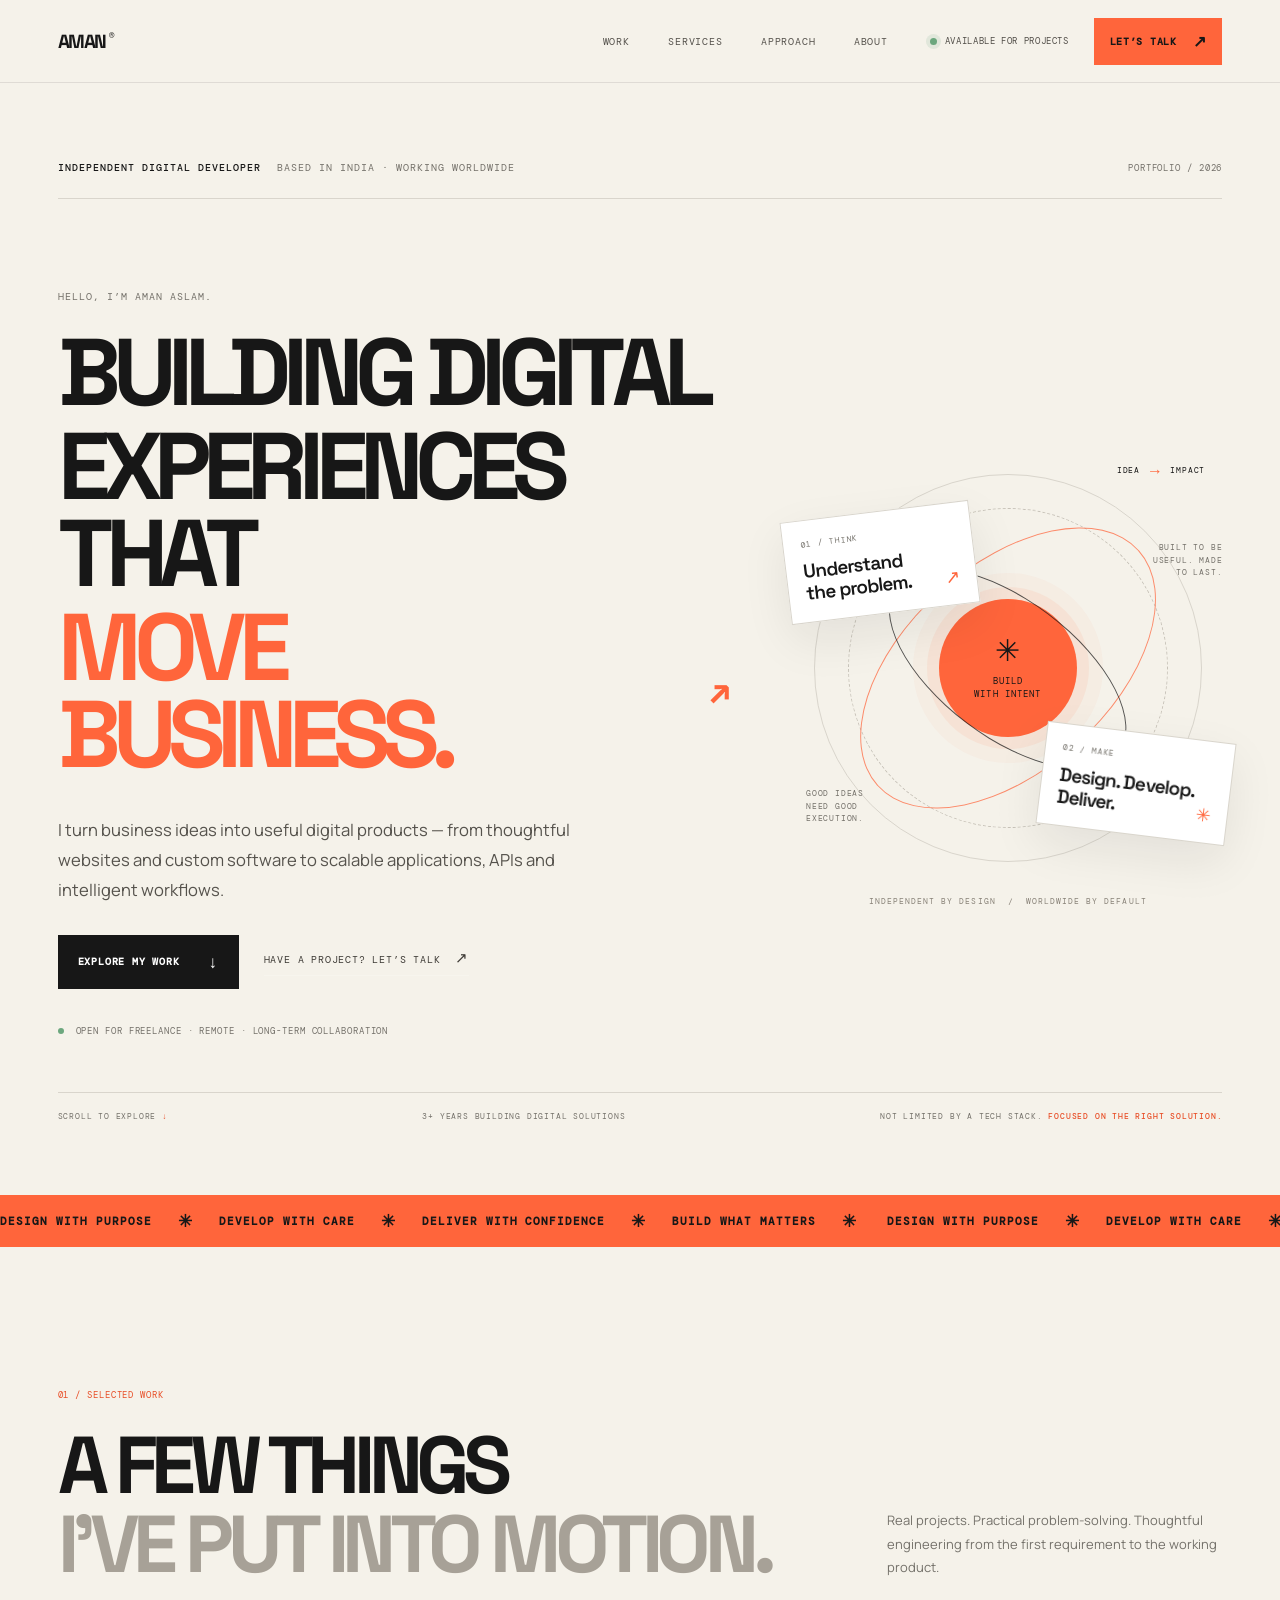
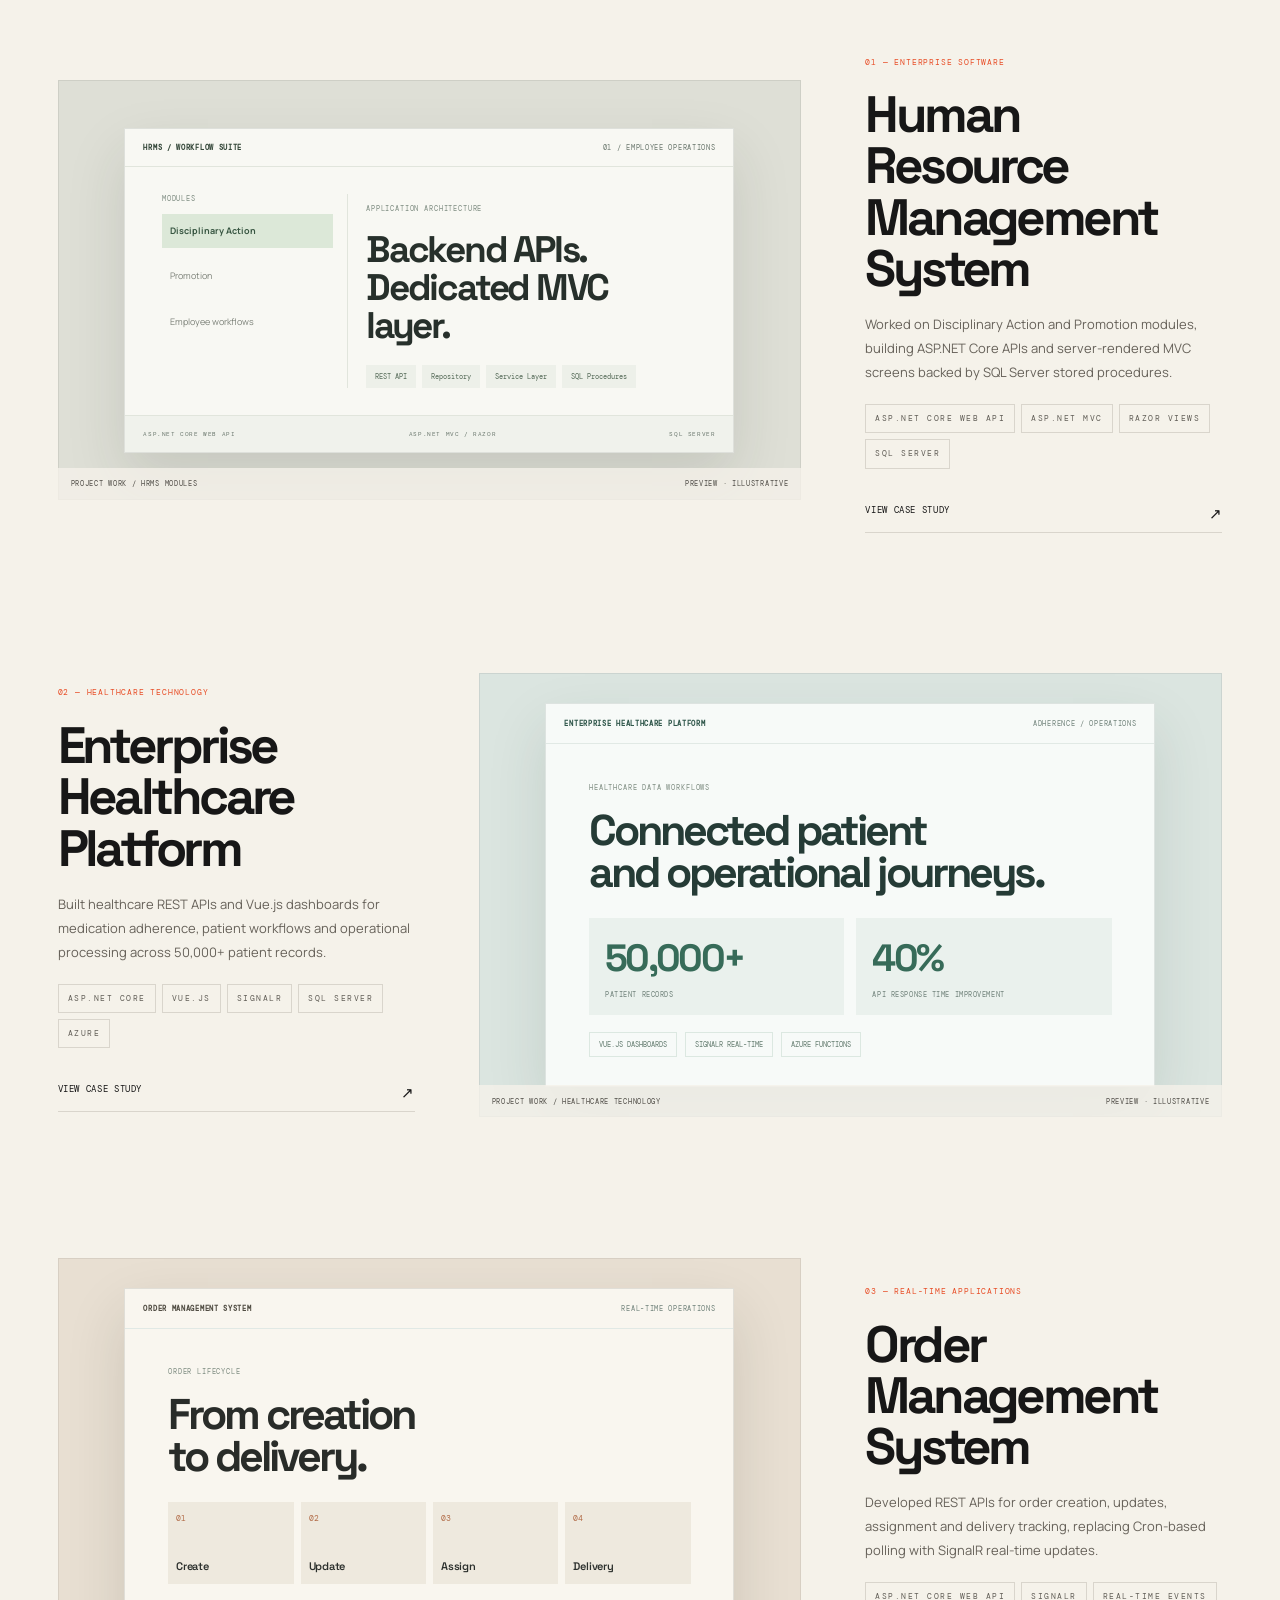
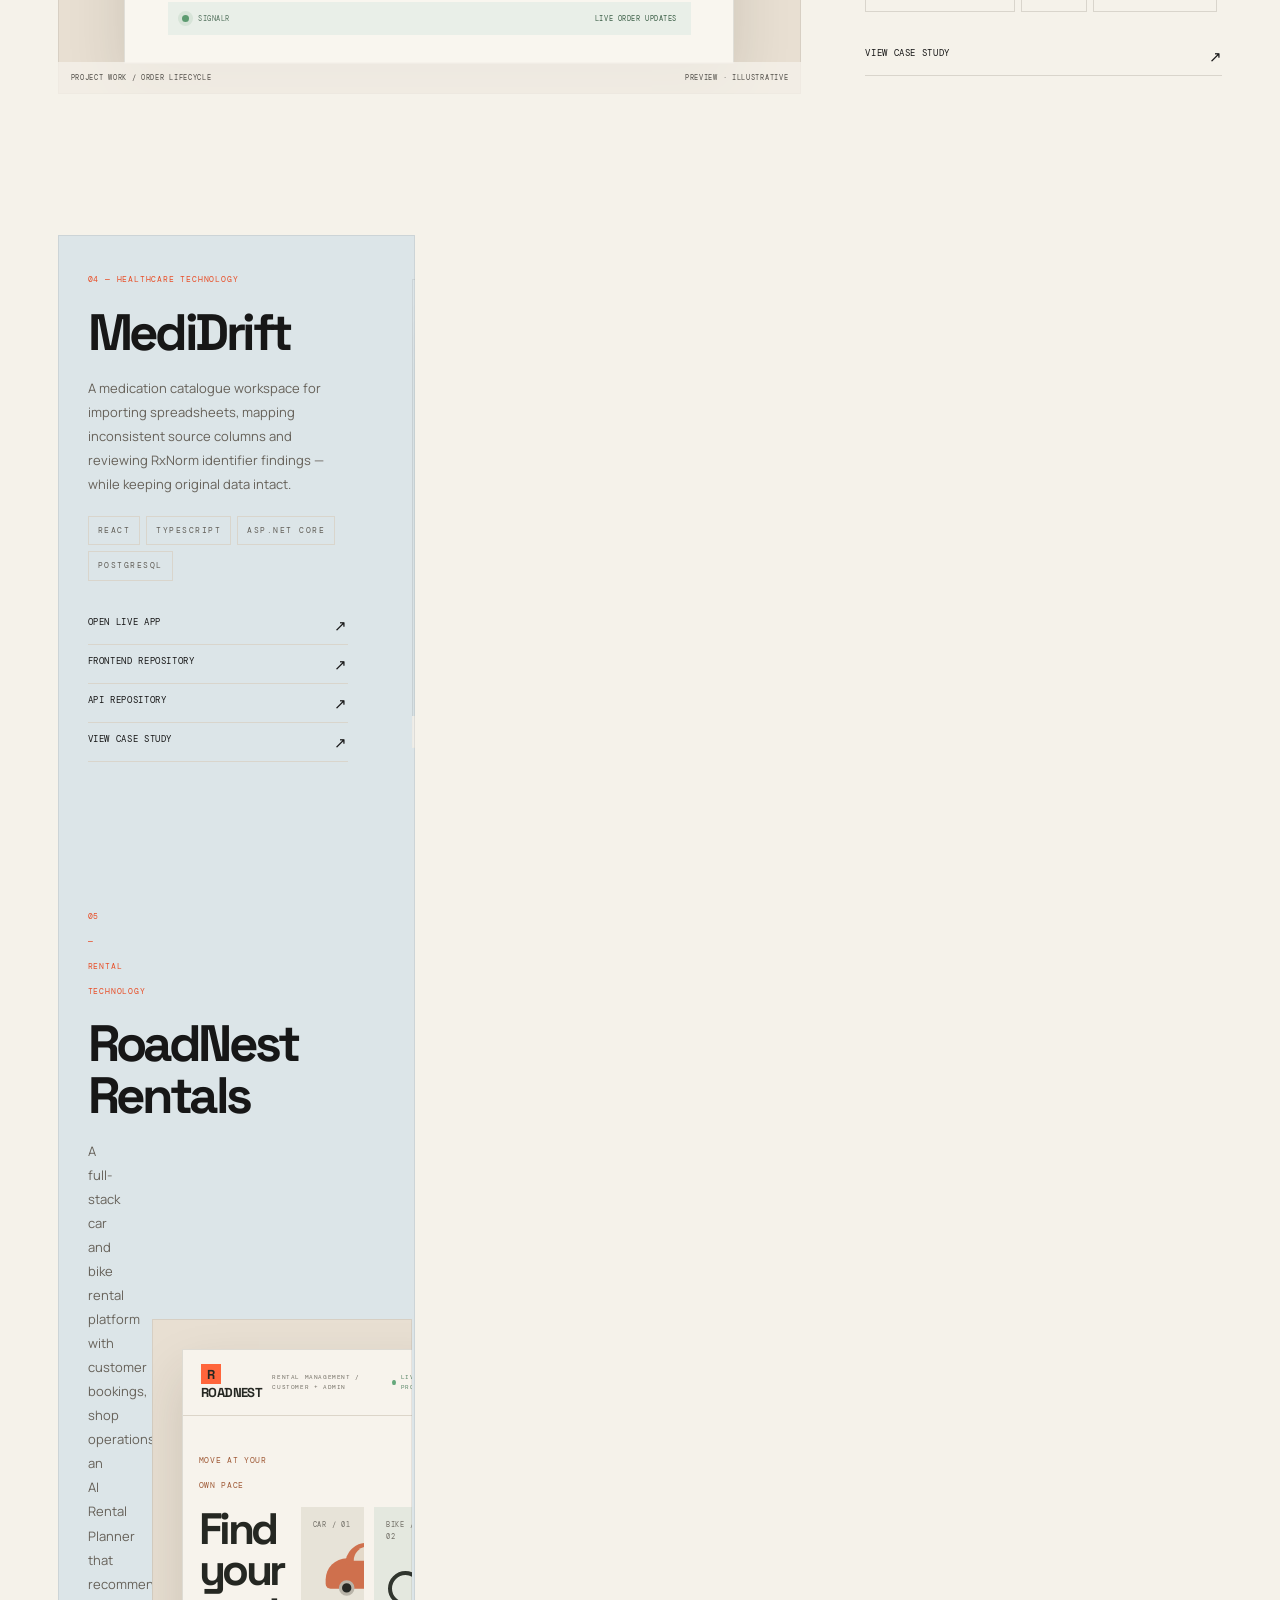
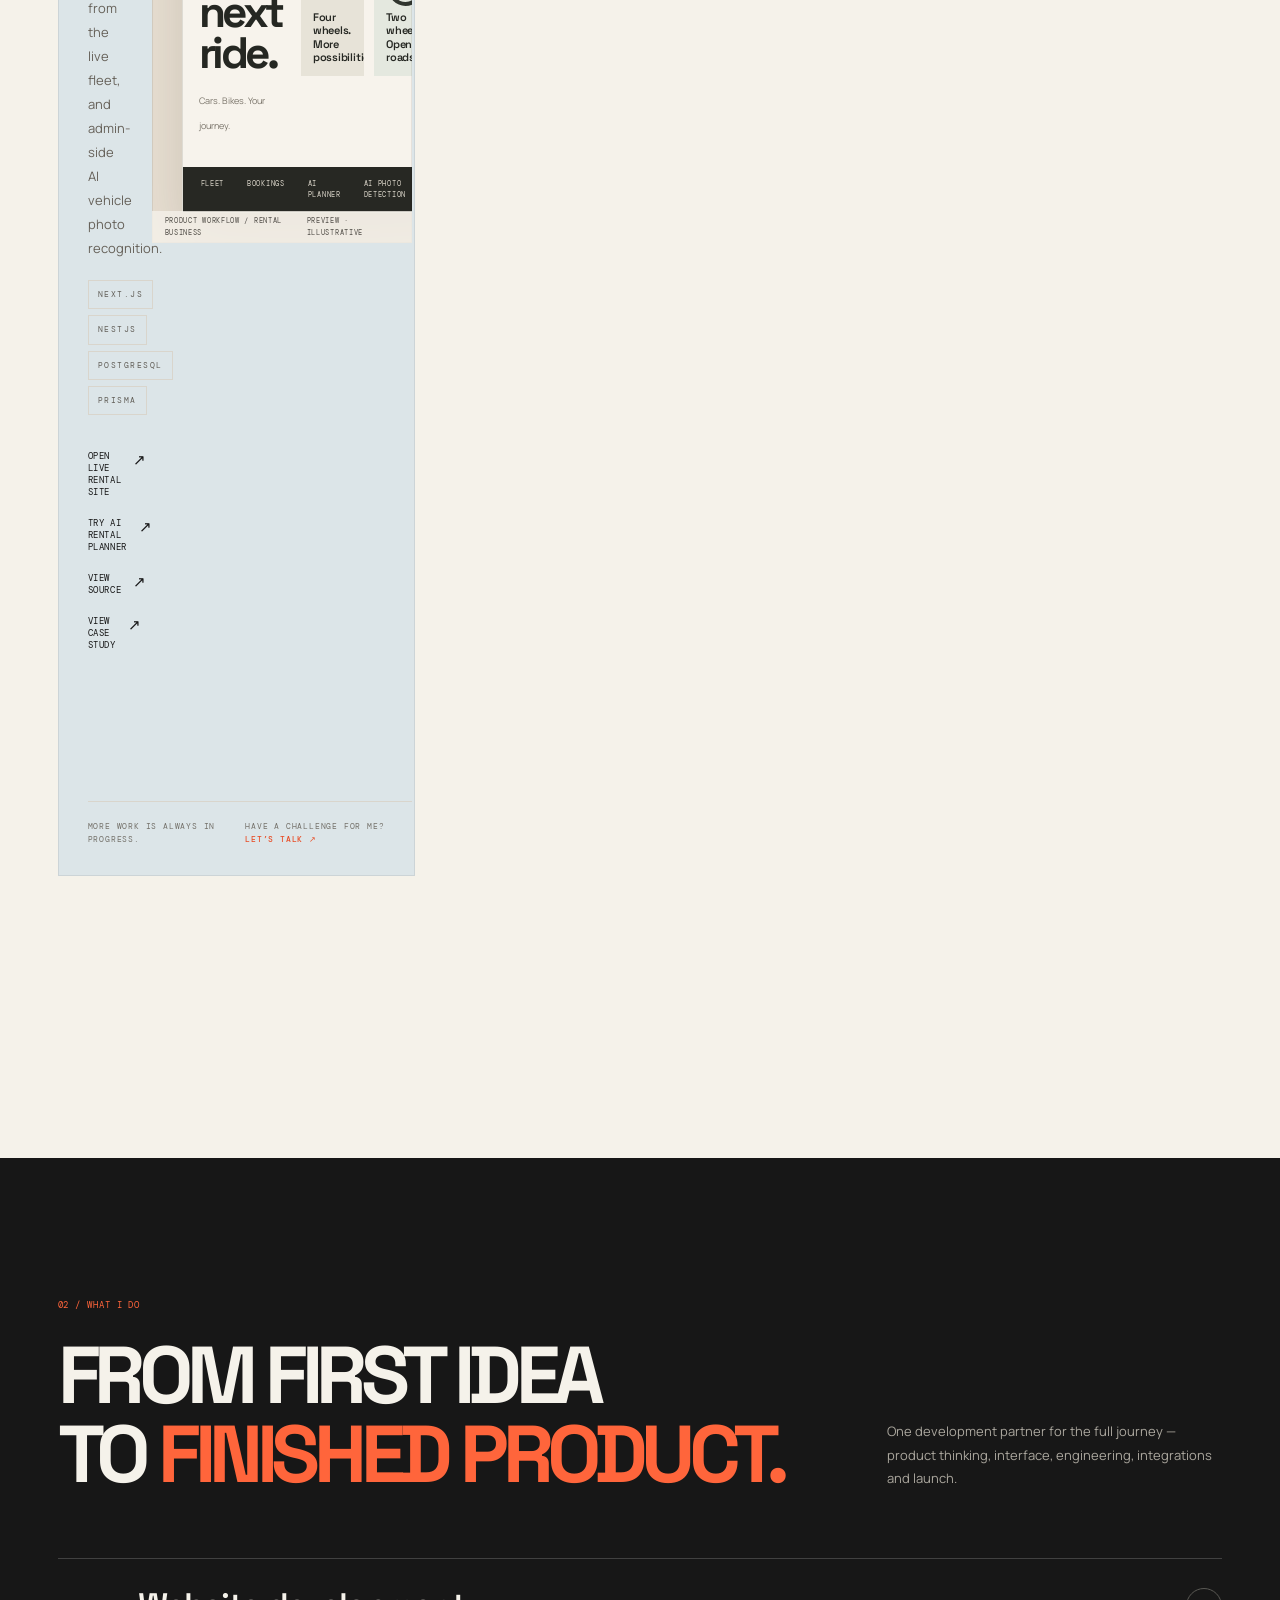
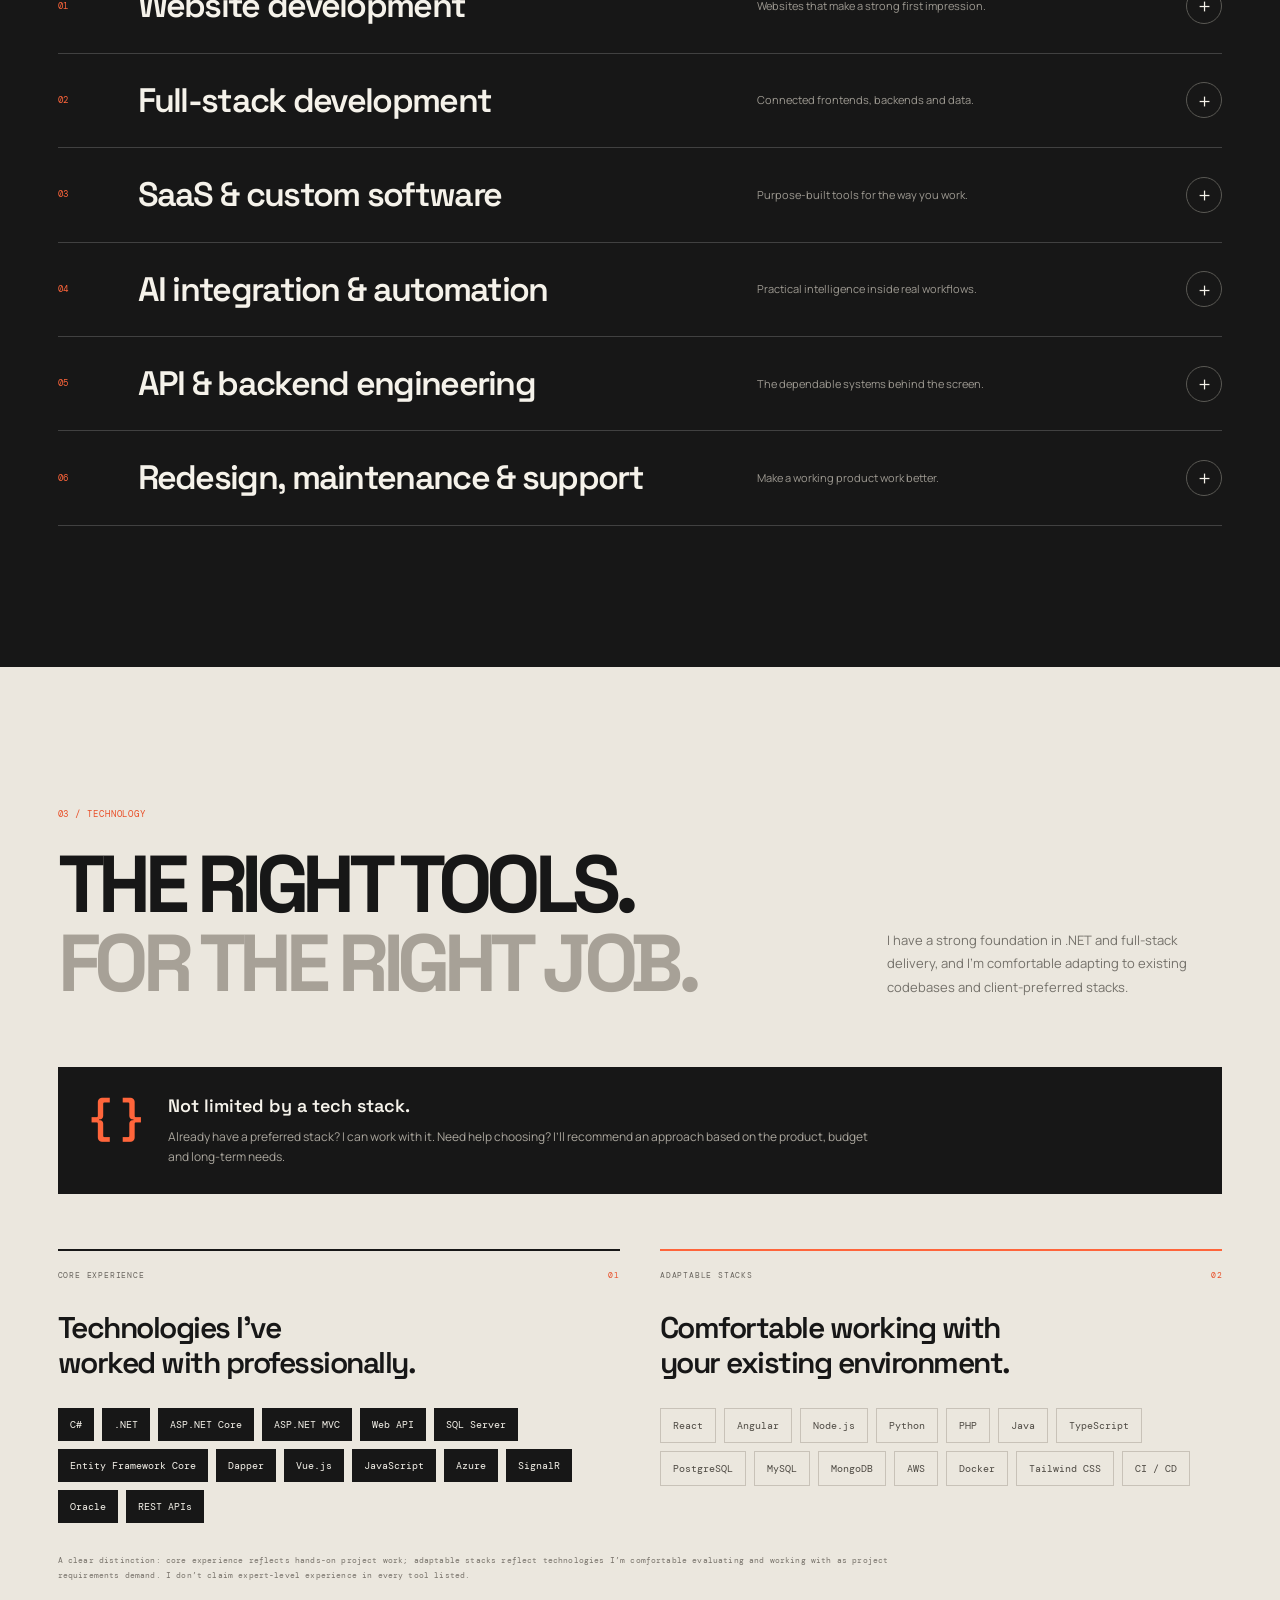
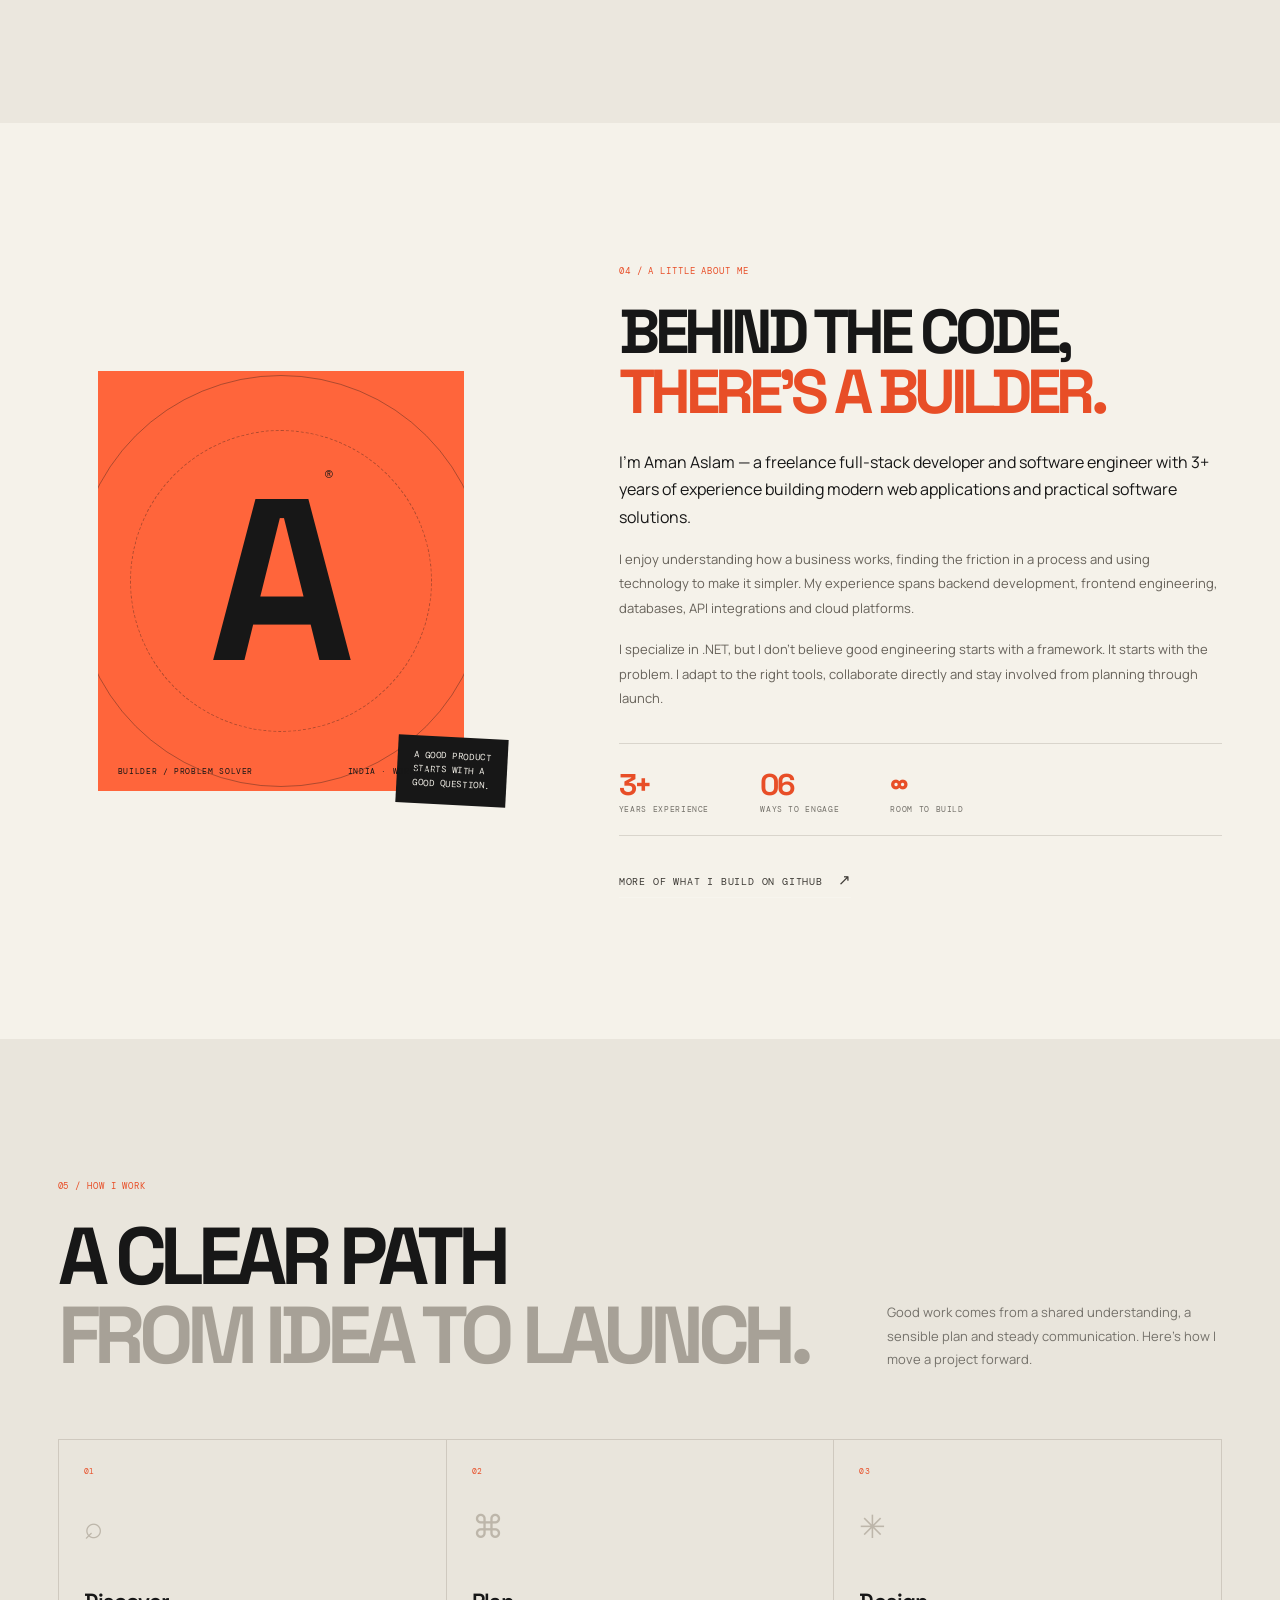
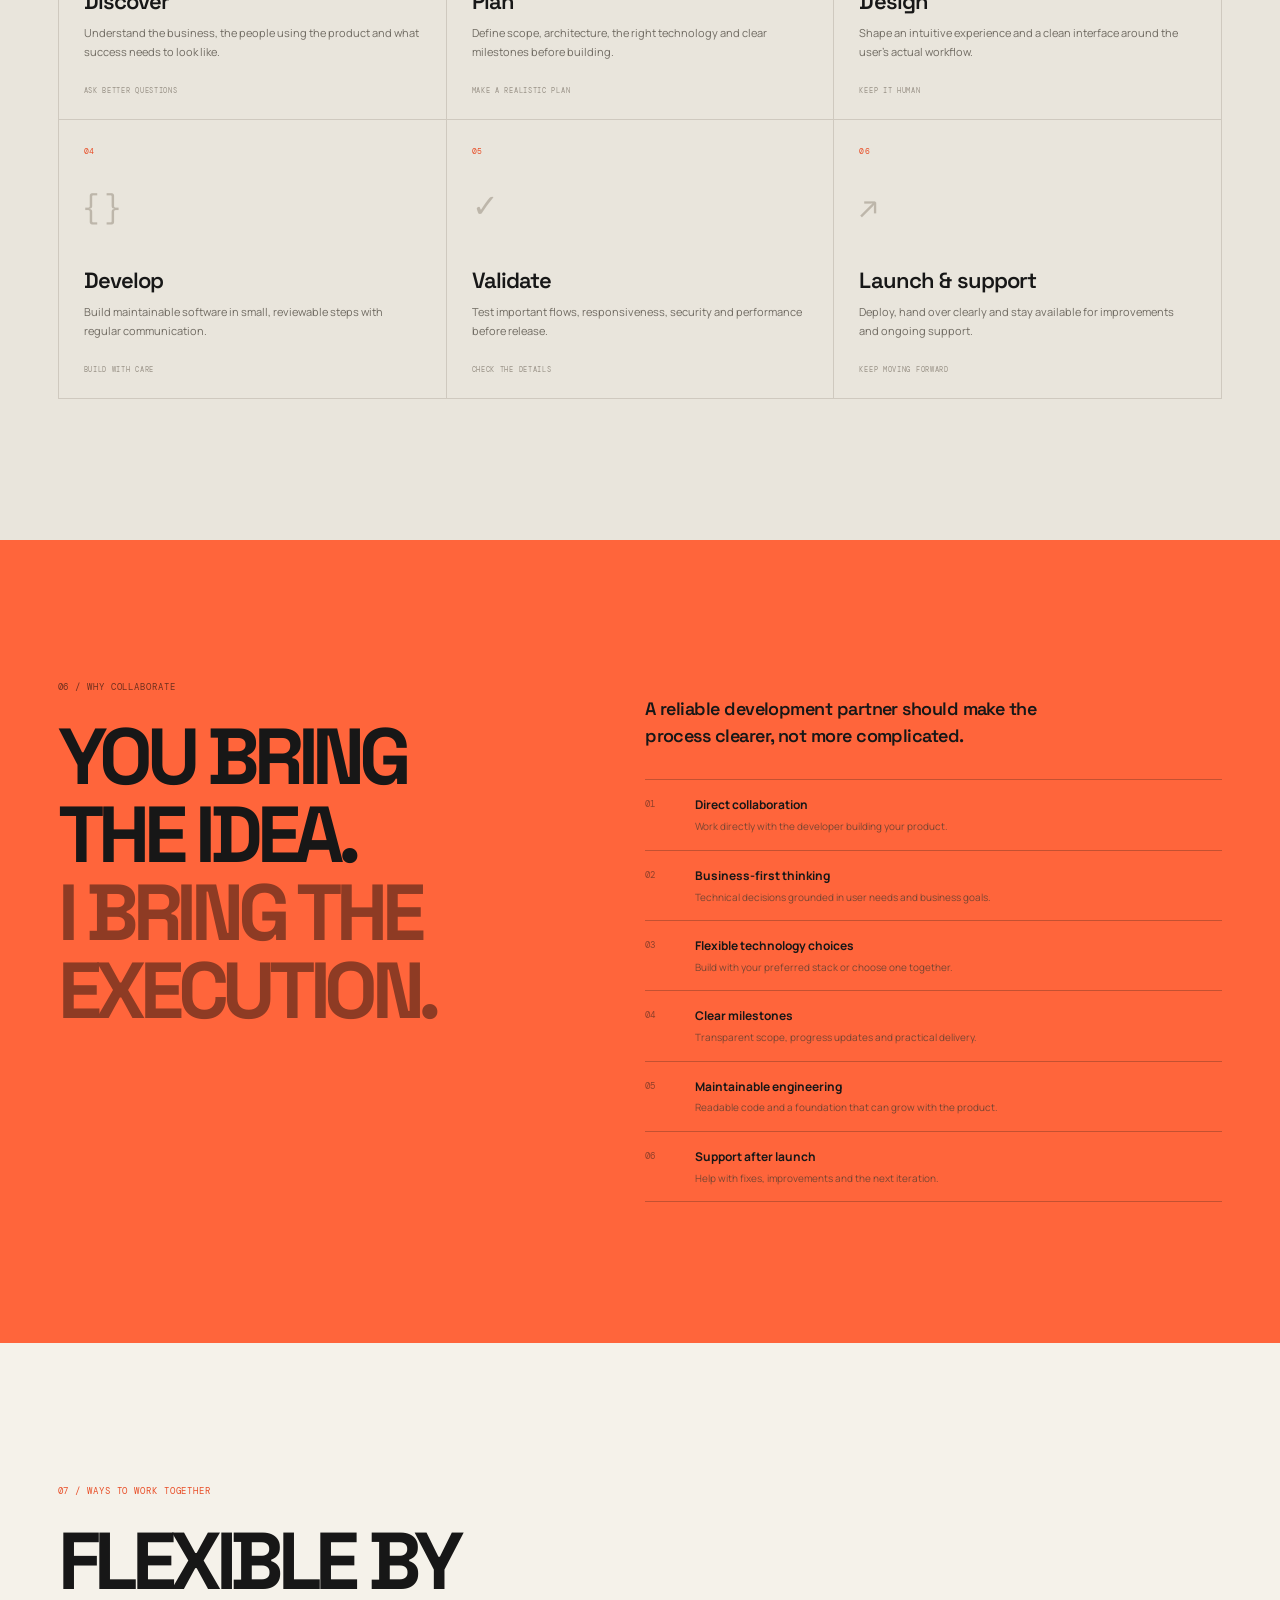
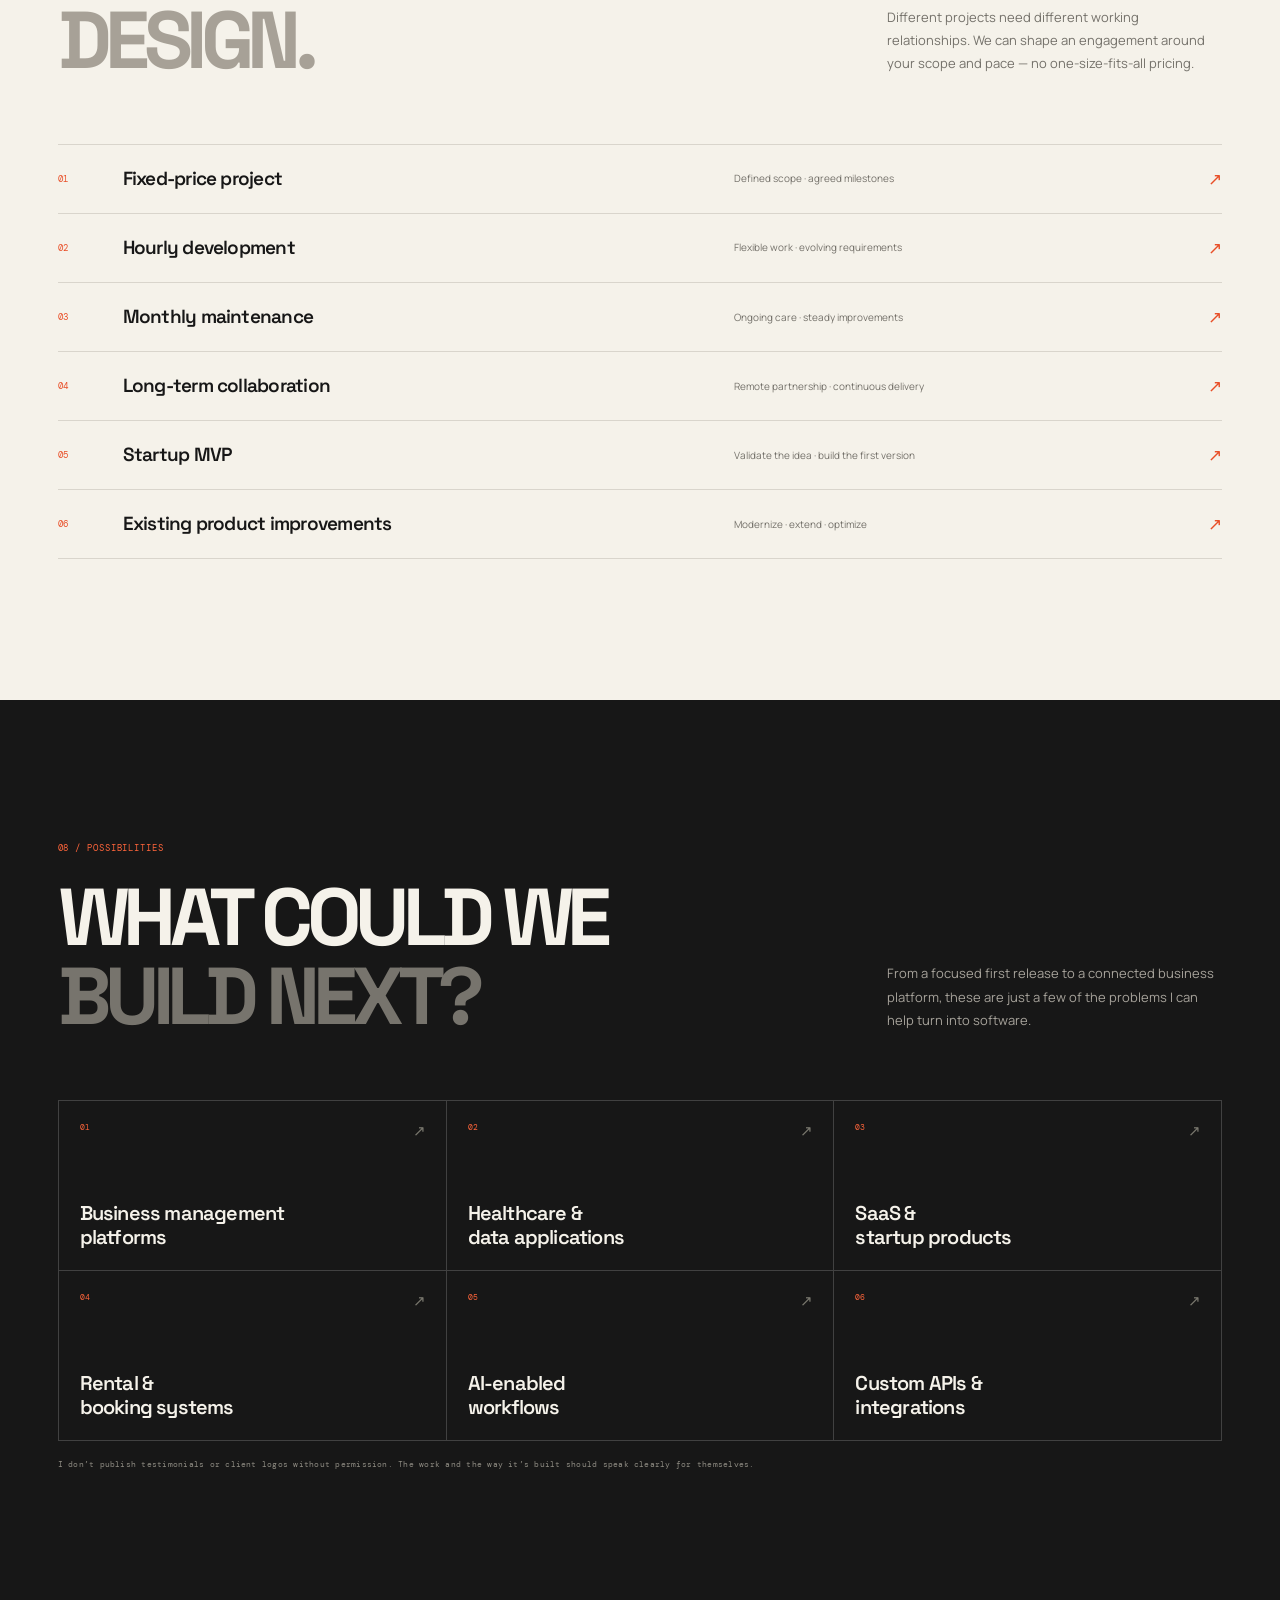
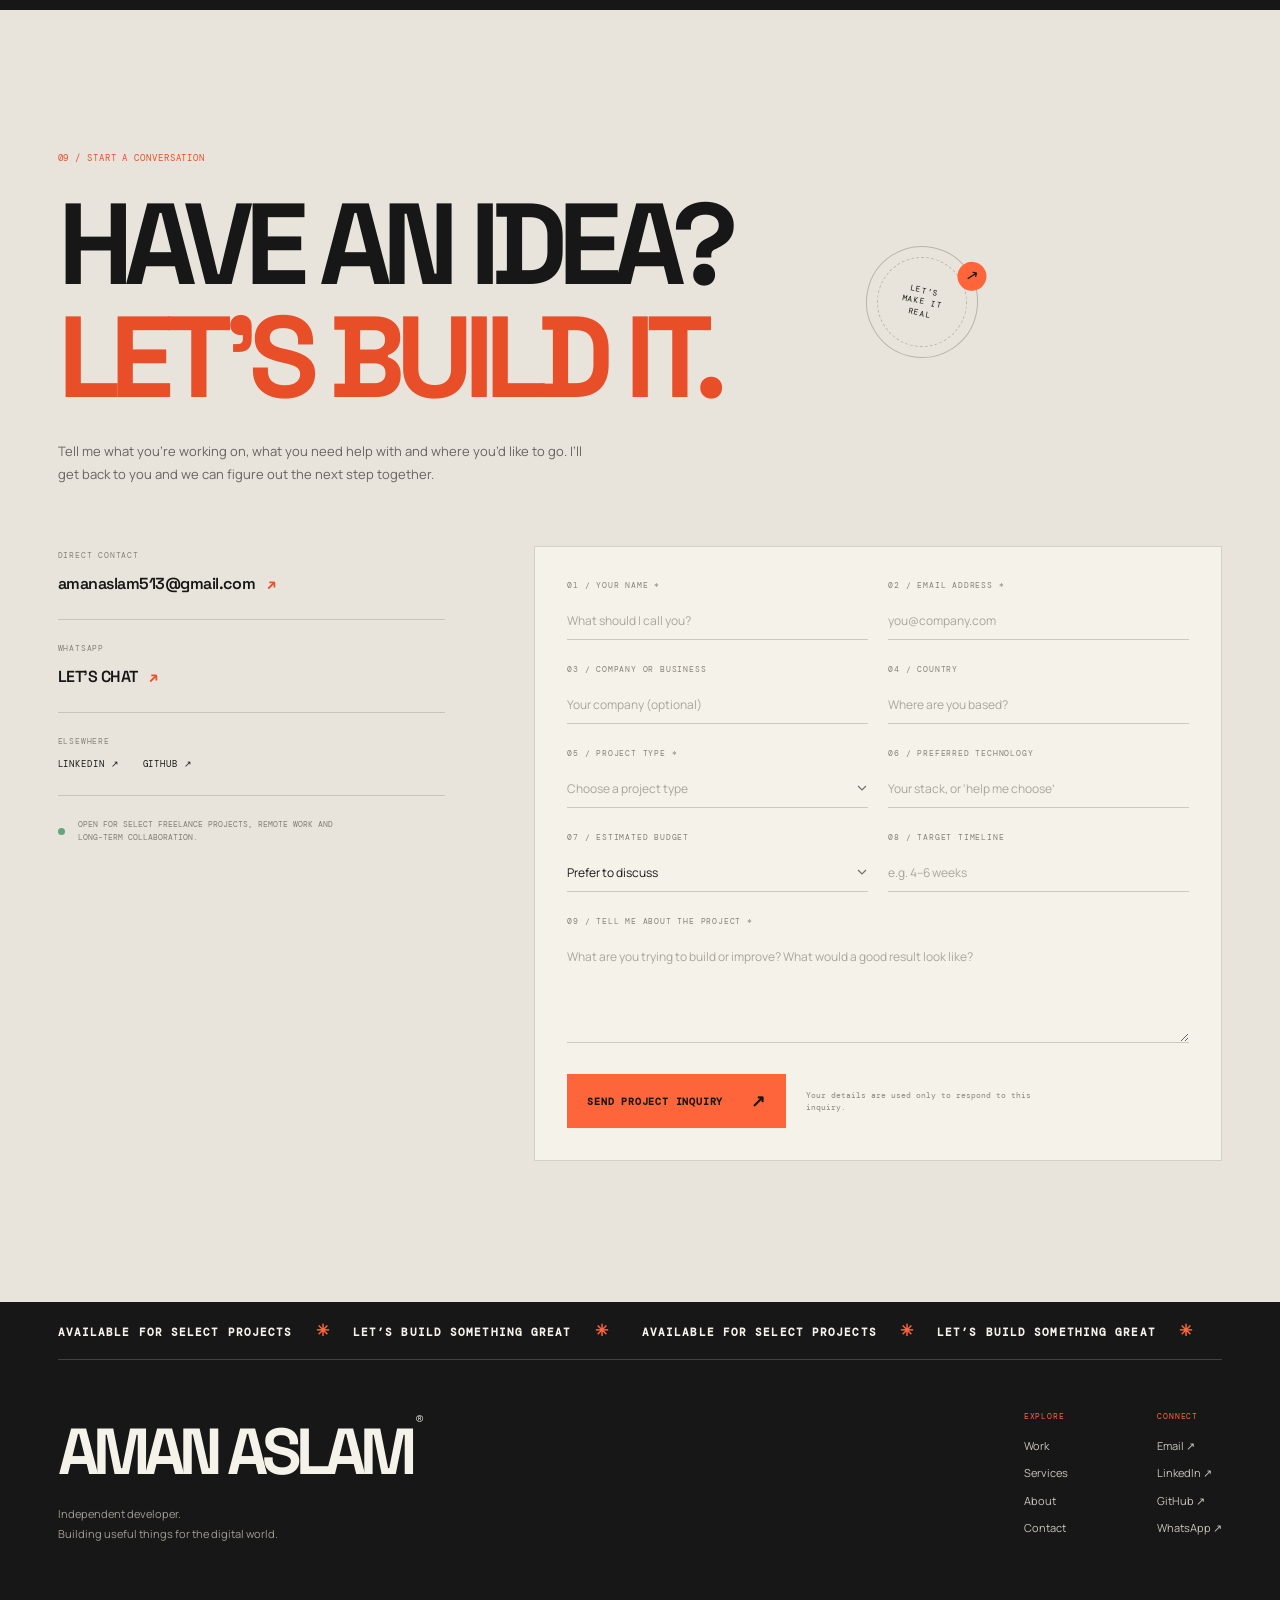
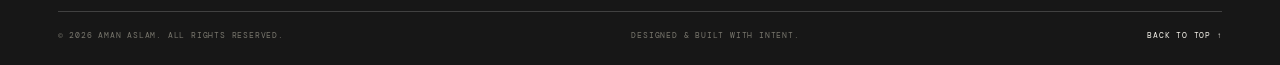
==== commit 24277d63: "Replace portfolio showcase with resume projects" ====
--- a/index.html
+++ b/index.html
@@ -46,6 +46,10 @@
 @media(max-width:560px){:root{--gutter:19px;--pad:72px}.hero-kicker{align-items:flex-start}.eyebrow{display:block;line-height:1.8}.eyebrow em{display:block}.hero-index{font-size:7px;white-space:nowrap}.hero-title{font-size:clamp(47px,12vw,69px);letter-spacing:-.09em}.hero-description{font-size:14px}.hero-actions{align-items:flex-start;flex-direction:column;gap:18px}.hero-art{min-height:350px}.art-core{width:110px;height:110px}.art-card{width:137px;padding:12px}.art-card strong{font-size:16px}.art-card-top{left:0;top:15%}.art-card-bottom{right:0;bottom:13%}.art-stamp{top:0;right:2%}.art-note{font-size:7px}.note-left{left:0;bottom:12%}.note-right{right:0;top:20%}.hero-bottom{font-size:7px}.marquee-band{padding:12px 0}.section-heading h2{font-size:clamp(39px,10vw,60px)}.project-visual{min-height:315px;padding:15px}.portfolio-screen{min-height:280px;padding:22px 6%}.portfolio-screen-title{font-size:clamp(36px,10vw,56px)}.portfolio-screen-orb{width:75px;height:75px;font-size:40px;right:6%;top:27%}.visual-topline{padding:0 10px;font-size:6px}.visual-caption{font-size:6px;padding:0 8px}.medidrift-content{grid-template-columns:1fr;padding:15px 6%;gap:15px}.medidrift-welcome strong{font-size:26px}.medidrift-welcome p{max-width:240px}.product-window-head{font-size:5px;padding:11px}.product-window-foot{font-size:5px;padding:8px 11px}.roadnest-main{grid-template-columns:.65fr 1.35fr;padding:18px 4%;gap:9px}.roadnest-headline strong{font-size:32px}.roadnest-headline small{font-size:6px}.vehicle-tile{padding:8px;min-height:140px}.vehicle-tile strong{font-size:9px}.roadnest-top{font-size:5px;padding:11px 9px}.roadnest-status{display:none}.roadnest-bottom{gap:10px;padding:9px;font-size:5px}.project-meta h3{font-size:39px}.work-note{flex-direction:column;line-height:1.7}.service-trigger{grid-template-columns:28px 1fr 32px;gap:10px;padding:22px 0}.service-title{font-size:21px}.service-detail{padding:0 0 24px 38px}.service-detail p{font-size:12px}.stack-intro{padding:22px 18px;gap:15px}.stack-intro-mark{font-size:35px}.stack-intro strong{font-size:16px}.stack-columns{grid-template-columns:1fr;gap:35px}.stack-column h3{margin:20px 0}.tech-cloud span{font-size:9px;padding:8px 10px}.about-visual{min-height:340px}.about-frame{height:315px;width:76%}.about-monogram{font-size:150px}.about-side-note{right:1%;bottom:10px}.about-facts{gap:18px}.about-facts strong{font-size:25px}.about-facts span{font-size:7px}.process-grid{grid-template-columns:1fr 1fr}.process-step{padding:16px;min-height:245px}.process-symbol{margin:23px 0 16px}.process-step h3{font-size:18px}.process-step p{font-size:10px}.process-foot{font-size:6px}.why-statement h2{font-size:clamp(43px,12vw,64px)}.engagement-list>div{grid-template-columns:26px 1fr 20px;gap:10px;padding:17px 0}.engagement-list strong{font-size:15px}.engagement-list small{grid-column:2;font-size:9px}.engagement-list b{grid-column:3;grid-row:1/3}.build-grid>div{min-height:140px;padding:15px}.build-grid strong{font-size:16px}.contact-head-row{align-items:flex-start}.contact h2{font-size:clamp(48px,12vw,76px)}.contact-orbit{width:75px;height:75px;flex-basis:75px;margin-top:8px}.contact-orbit span{font-size:6px}.contact-orbit b{width:23px;height:23px;font-size:12px}.contact-details{grid-template-columns:1fr}.contact-note{grid-column:auto}.contact-direct{margin-bottom:12px;padding-bottom:16px}.inquiry-form{padding:22px 17px}.form-row{grid-template-columns:1fr;gap:17px;margin-bottom:17px}.form-submit-row{align-items:flex-start;flex-direction:column;gap:11px}.footer-main{flex-direction:column;padding:38px 0}.footer-links{justify-content:flex-start;gap:55px}.footer-bottom{font-size:7px}.footer-bottom span:nth-child(2){display:none}}
 @media(prefers-reduced-motion:reduce){html{scroll-behavior:auto}*,*:before,*:after{animation-duration:.01ms!important;animation-iteration-count:1!important;transition-duration:.01ms!important;scroll-behavior:auto!important}.site-loader{display:none}.reveal{opacity:1;transform:none}.hero-line>span:first-child{animation:none}}
 
+
+.hrms-visual{background:#dedfd6}.hrms-board{width:100%;max-width:610px;background:#f8f8f3;color:#27302b;border:1px solid rgba(37,48,43,.12);box-shadow:0 25px 55px rgba(36,43,36,.13)}.hrms-head,.hrms-foot{display:flex;justify-content:space-between;align-items:center;gap:12px;padding:14px 18px;font:7px var(--mono);letter-spacing:.1em;color:#69766c;border-bottom:1px solid #e1e5dc}.hrms-head span:first-child{font-weight:600;color:#35483a}.hrms-layout{display:grid;grid-template-columns:.72fr 1.28fr;gap:18px;padding:27px 6%}.hrms-nav{display:flex;flex-direction:column;gap:11px;border-right:1px solid #e1e5dc;padding-right:14px}.hrms-nav small,.hrms-main>small,.healthcare-content>small,.orders-content>small{font:7px var(--mono);letter-spacing:.12em;color:#7e8c81}.hrms-nav strong,.hrms-nav span{font-size:9px;padding:10px 8px;background:#edf1e9}.hrms-nav strong{background:#dce8d8;color:#385642}.hrms-nav span{background:transparent;color:#7c8178}.hrms-main h3{font:700 clamp(22px,3vw,37px)/1.02 var(--display);letter-spacing:-.06em;margin:13px 0 20px}.hrms-modules{display:flex;flex-wrap:wrap;gap:6px}.hrms-modules span{background:#edf0e9;color:#566b59;padding:7px 9px;font:7px var(--mono)}.hrms-foot{border-top:1px solid #e1e5dc;border-bottom:0;background:#f0f2ec;font-size:6px}.healthcare-visual{background:#dbe5e0}.healthcare-board{width:100%;max-width:610px;background:#f7faf8;color:#253b36;border:1px solid rgba(37,59,54,.12);box-shadow:0 25px 55px rgba(37,59,54,.13)}.healthcare-top,.orders-top{display:flex;justify-content:space-between;gap:12px;padding:15px 18px;border-bottom:1px solid #e1e9e5;font:7px var(--mono);letter-spacing:.1em;color:#71837b}.healthcare-top span:first-child{font-weight:600;color:#31584c}.healthcare-content{padding:29px 7%}.healthcare-content h3,.orders-content h3{font:700 clamp(25px,3.6vw,43px)/.98 var(--display);letter-spacing:-.07em;margin:12px 0 24px}.healthcare-stats{display:grid;grid-template-columns:1fr 1fr;gap:12px}.healthcare-stats>div{padding:16px;background:#eaf1ed;display:flex;flex-direction:column;gap:8px}.healthcare-stats b{font:700 clamp(24px,3.3vw,38px) var(--display);letter-spacing:-.07em;color:#376b59}.healthcare-stats span{font:7px var(--mono);letter-spacing:.08em;color:#71837b}.healthcare-foot{display:flex;flex-wrap:wrap;gap:8px;margin-top:17px}.healthcare-foot span{font:7px var(--mono);padding:7px 9px;border:1px solid #dce8e1;color:#657d70}.orders-visual{background:#e8dfd2}.orders-board{width:100%;max-width:610px;background:#f9f6ef;color:#2c302d;border:1px solid rgba(44,48,45,.12);box-shadow:0 25px 55px rgba(45,39,31,.14)}.orders-top span:first-child{font-weight:600;color:#514d43}.orders-content{padding:28px 7%}.orders-content h3{color:#292c29}.orders-steps{display:grid;grid-template-columns:repeat(4,1fr);gap:7px;margin-top:24px}.orders-steps>div{min-height:82px;padding:11px 8px;background:#eee9de;display:flex;flex-direction:column;justify-content:space-between}.orders-steps b{font:8px var(--mono);color:#b26c48}.orders-steps strong{font:600 11px var(--display);letter-spacing:-.02em}.orders-live{display:flex;align-items:center;gap:9px;margin-top:18px;padding:12px 14px;background:#e9efe8}.orders-live i{width:7px;height:7px;border-radius:50%;background:#5d9b70;box-shadow:0 0 0 4px rgba(93,155,112,.13)}.orders-live span,.orders-live strong{font:7px var(--mono);letter-spacing:.08em;color:#567460}.orders-live strong{margin-left:auto;color:#3d6048}
+@media(max-width:560px){.hrms-head,.hrms-foot,.healthcare-top,.orders-top{padding:10px;font-size:5px}.hrms-layout{gap:9px;padding:17px 4%}.hrms-nav{gap:6px;padding-right:8px}.hrms-nav strong,.hrms-nav span{font-size:7px;padding:7px 5px}.hrms-main h3{font-size:23px}.hrms-modules span,.healthcare-foot span{font-size:5px;padding:6px}.healthcare-content,.orders-content{padding:19px 5%}.healthcare-content h3,.orders-content h3{font-size:30px}.healthcare-stats{gap:7px}.healthcare-stats>div{padding:10px}.healthcare-stats span{font-size:5px}.orders-steps{gap:4px}.orders-steps>div{min-height:68px;padding:8px 5px}.orders-steps strong{font-size:9px}.orders-live{padding:9px;gap:6px}.orders-live span,.orders-live strong{font-size:5px}}
+
 </style>
   
   <noscript><style>.site-loader{display:none!important}.reveal{opacity:1!important;transform:none!important}</style></noscript>
@@ -136,22 +140,68 @@
           <p>Real projects. Practical problem-solving. Thoughtful engineering from the first requirement to the working product.</p>
         </div>
 
-        <article class="project project-feature project-portfolio reveal">
-          <div class="project-visual portfolio-visual">
-            <div class="visual-topline"><span>AMAN ASLAM®</span><span>INDEPENDENT DEVELOPER / 001</span><span class="visual-window"><i></i><i></i><i></i></span></div>
-            <div class="portfolio-screen">
-              <div class="portfolio-screen-label">DIGITAL WORK / PERSONAL PLATFORM</div>
-              <div class="portfolio-screen-title">A developer’s<br><i>point of view.</i></div>
-              <div class="portfolio-screen-footer"><span>WORK · THINKING · BUILDING</span><span>SCROLL TO EXPLORE ↓</span></div>
-              <div class="portfolio-screen-orb">A<span>®</span></div>
+        <article class="project project-feature project-hrms reveal">
+          <div class="project-visual hrms-visual">
+            <div class="hrms-board">
+              <div class="hrms-head"><span>HRMS / WORKFLOW SUITE</span><span>01 / EMPLOYEE OPERATIONS</span></div>
+              <div class="hrms-layout">
+                <div class="hrms-nav"><small>MODULES</small><strong>Disciplinary Action</strong><span>Promotion</span><span>Employee workflows</span></div>
+                <div class="hrms-main"><small>APPLICATION ARCHITECTURE</small><h3>Backend APIs.<br>Dedicated MVC layer.</h3><div class="hrms-modules"><span>REST API</span><span>Repository</span><span>Service Layer</span><span>SQL Procedures</span></div></div>
+              </div>
+              <div class="hrms-foot"><span>ASP.NET CORE WEB API</span><span>ASP.NET MVC / RAZOR</span><span>SQL SERVER</span></div>
             </div>
-            <div class="visual-caption"><span>VISUAL STUDY / PERSONAL BRAND</span><span>PREVIEW · ILLUSTRATIVE</span></div>
+            <div class="visual-caption"><span>PROJECT WORK / HRMS MODULES</span><span>PREVIEW · ILLUSTRATIVE</span></div>
           </div>
           <div class="project-meta">
-            <div><span class="project-number">01 — PERSONAL BRAND</span><h3>Aman Aslam<br>Portfolio</h3><p>A considered digital home for my work, capabilities and approach — designed to turn a first visit into a meaningful conversation.</p><div class="tag-list"><span>WEB DESIGN</span><span>HTML / CSS / JS</span><span>MOTION</span></div></div>
-            <div class="project-links"><a href="https://aman-aslam.github.io/portfolio/" target="_blank" rel="noopener">VIEW LIVE SITE <span>↗</span></a><a href="case-study.html?project=portfolio">VIEW CASE STUDY <span>↗</span></a></div>
+            <div><span class="project-number">01 — ENTERPRISE SOFTWARE</span><h3>Human Resource<br>Management System</h3><p>Worked on Disciplinary Action and Promotion modules, building ASP.NET Core APIs and server-rendered MVC screens backed by SQL Server stored procedures.</p><div class="tag-list"><span>ASP.NET CORE WEB API</span><span>ASP.NET MVC</span><span>RAZOR VIEWS</span><span>SQL SERVER</span></div></div>
+            <div class="project-links"><a href="case-study.html?project=hrms">VIEW CASE STUDY <span>↗</span></a></div>
           </div>
         </article>
+
+        <article class="project project-reverse reveal">
+          <div class="project-visual healthcare-visual">
+            <div class="healthcare-board">
+              <div class="healthcare-top"><span>ENTERPRISE HEALTHCARE PLATFORM</span><span>ADHERENCE / OPERATIONS</span></div>
+              <div class="healthcare-content">
+                <small>HEALTHCARE DATA WORKFLOWS</small>
+                <h3>Connected patient<br>and operational journeys.</h3>
+                <div class="healthcare-stats">
+                  <div><b>50,000+</b><span>PATIENT RECORDS</span></div>
+                  <div><b>40%</b><span>API RESPONSE TIME IMPROVEMENT</span></div>
+                </div>
+                <div class="healthcare-foot"><span>VUE.JS DASHBOARDS</span><span>SIGNALR REAL-TIME</span><span>AZURE FUNCTIONS</span></div>
+              </div>
+            </div>
+            <div class="visual-caption"><span>PROJECT WORK / HEALTHCARE TECHNOLOGY</span><span>PREVIEW · ILLUSTRATIVE</span></div>
+          </div>
+          <div class="project-meta">
+            <div><span class="project-number">02 — HEALTHCARE TECHNOLOGY</span><h3>Enterprise<br>Healthcare Platform</h3><p>Built healthcare REST APIs and Vue.js dashboards for medication adherence, patient workflows and operational processing across 50,000+ patient records.</p><div class="tag-list"><span>ASP.NET CORE</span><span>VUE.JS</span><span>SIGNALR</span><span>SQL SERVER</span><span>AZURE</span></div></div>
+            <div class="project-links"><a href="case-study.html?project=healthcare">VIEW CASE STUDY <span>↗</span></a></div>
+          </div>
+        </article>
+
+        <article class="project reveal">
+          <div class="project-visual orders-visual">
+            <div class="orders-board">
+              <div class="orders-top"><span>ORDER MANAGEMENT SYSTEM</span><span>REAL-TIME OPERATIONS</span></div>
+              <div class="orders-content">
+                <small>ORDER LIFECYCLE</small>
+                <h3>From creation<br>to delivery.</h3>
+                <div class="orders-steps"><div><b>01</b><strong>Create</strong></div><div><b>02</b><strong>Update</strong></div><div><b>03</b><strong>Assign</strong></div><div><b>04</b><strong>Delivery</strong></div></div>
+                <div class="orders-live"><i></i><span>SIGNALR</span><strong>LIVE ORDER UPDATES</strong></div>
+              </div>
+            </div>
+            <div class="visual-caption"><span>PROJECT WORK / ORDER LIFECYCLE</span><span>PREVIEW · ILLUSTRATIVE</span></div>
+          </div>
+          <div class="project-meta">
+            <div><span class="project-number">03 — REAL-TIME APPLICATIONS</span><h3>Order Management<br>System</h3><p>Developed REST APIs for order creation, updates, assignment and delivery tracking, replacing Cron-based polling with SignalR real-time updates.</p><div class="tag-list"><span>ASP.NET CORE WEB API</span><span>SIGNALR</span><span>REAL-TIME EVENTS</span></div></div>
+            <div class="project-links"><a href="case-study.html?project=ordermanagement">VIEW CASE STUDY <span>↗</span></a></div>
+          </div>
+        </article>
+
+        <article class="project project-reverse reveal">
+          <div class="project-visual medidrift-visual">
+
 
         <article class="project project-reverse reveal">
           <div class="project-visual medidrift-visual">
@@ -172,7 +222,7 @@
             <div class="visual-caption"><span>PRODUCT WORKFLOW / MEDICATION DATA</span><span>PREVIEW · ILLUSTRATIVE</span></div>
           </div>
           <div class="project-meta">
-            <div><span class="project-number">02 — HEALTHCARE TECHNOLOGY</span><h3>MediDrift</h3><p>A medication catalogue workspace for importing spreadsheets, mapping inconsistent source columns and reviewing RxNorm identifier findings — while keeping original data intact.</p><div class="tag-list"><span>REACT</span><span>TYPESCRIPT</span><span>ASP.NET CORE</span><span>POSTGRESQL</span></div></div>
+            <div><span class="project-number">04 — HEALTHCARE TECHNOLOGY</span><h3>MediDrift</h3><p>A medication catalogue workspace for importing spreadsheets, mapping inconsistent source columns and reviewing RxNorm identifier findings — while keeping original data intact.</p><div class="tag-list"><span>REACT</span><span>TYPESCRIPT</span><span>ASP.NET CORE</span><span>POSTGRESQL</span></div></div>
             <div class="project-links"><a href="https://medidrift.vercel.app/" target="_blank" rel="noopener">OPEN LIVE APP <span>↗</span></a><a href="https://github.com/MediDrift/MediDrift.Frontend" target="_blank" rel="noopener">FRONTEND REPOSITORY <span>↗</span></a><a href="https://github.com/MediDrift/MediDrift.Api" target="_blank" rel="noopener">API REPOSITORY <span>↗</span></a><a href="case-study.html?project=medidrift">VIEW CASE STUDY <span>↗</span></a></div>
           </div>
         </article>
@@ -193,7 +243,7 @@
             <div class="visual-caption"><span>PRODUCT WORKFLOW / RENTAL BUSINESS</span><span>PREVIEW · ILLUSTRATIVE</span></div>
           </div>
           <div class="project-meta">
-            <div><span class="project-number">03 — RENTAL TECHNOLOGY</span><h3>RoadNest<br>Rentals</h3><p>A full-stack car and bike rental platform with customer bookings, shop operations, an AI Rental Planner that recommends from the live fleet, and admin-side AI vehicle photo recognition.</p><div class="tag-list"><span>NEXT.JS</span><span>NESTJS</span><span>POSTGRESQL</span><span>PRISMA</span></div></div>
+            <div><span class="project-number">05 — RENTAL TECHNOLOGY</span><h3>RoadNest<br>Rentals</h3><p>A full-stack car and bike rental platform with customer bookings, shop operations, an AI Rental Planner that recommends from the live fleet, and admin-side AI vehicle photo recognition.</p><div class="tag-list"><span>NEXT.JS</span><span>NESTJS</span><span>POSTGRESQL</span><span>PRISMA</span></div></div>
             <div class="project-links"><a href="https://roadnest-rentals.netlify.app/" target="_blank" rel="noopener">OPEN LIVE RENTAL SITE <span>↗</span></a><a href="https://roadnest-rentals.netlify.app/ai-planner" target="_blank" rel="noopener">TRY AI RENTAL PLANNER <span>↗</span></a><a href="https://github.com/aman-aslam/roadnest-rental" target="_blank" rel="noopener">VIEW SOURCE <span>↗</span></a><a href="case-study.html?project=roadnest">VIEW CASE STUDY <span>↗</span></a></div>
           </div>
         </article>
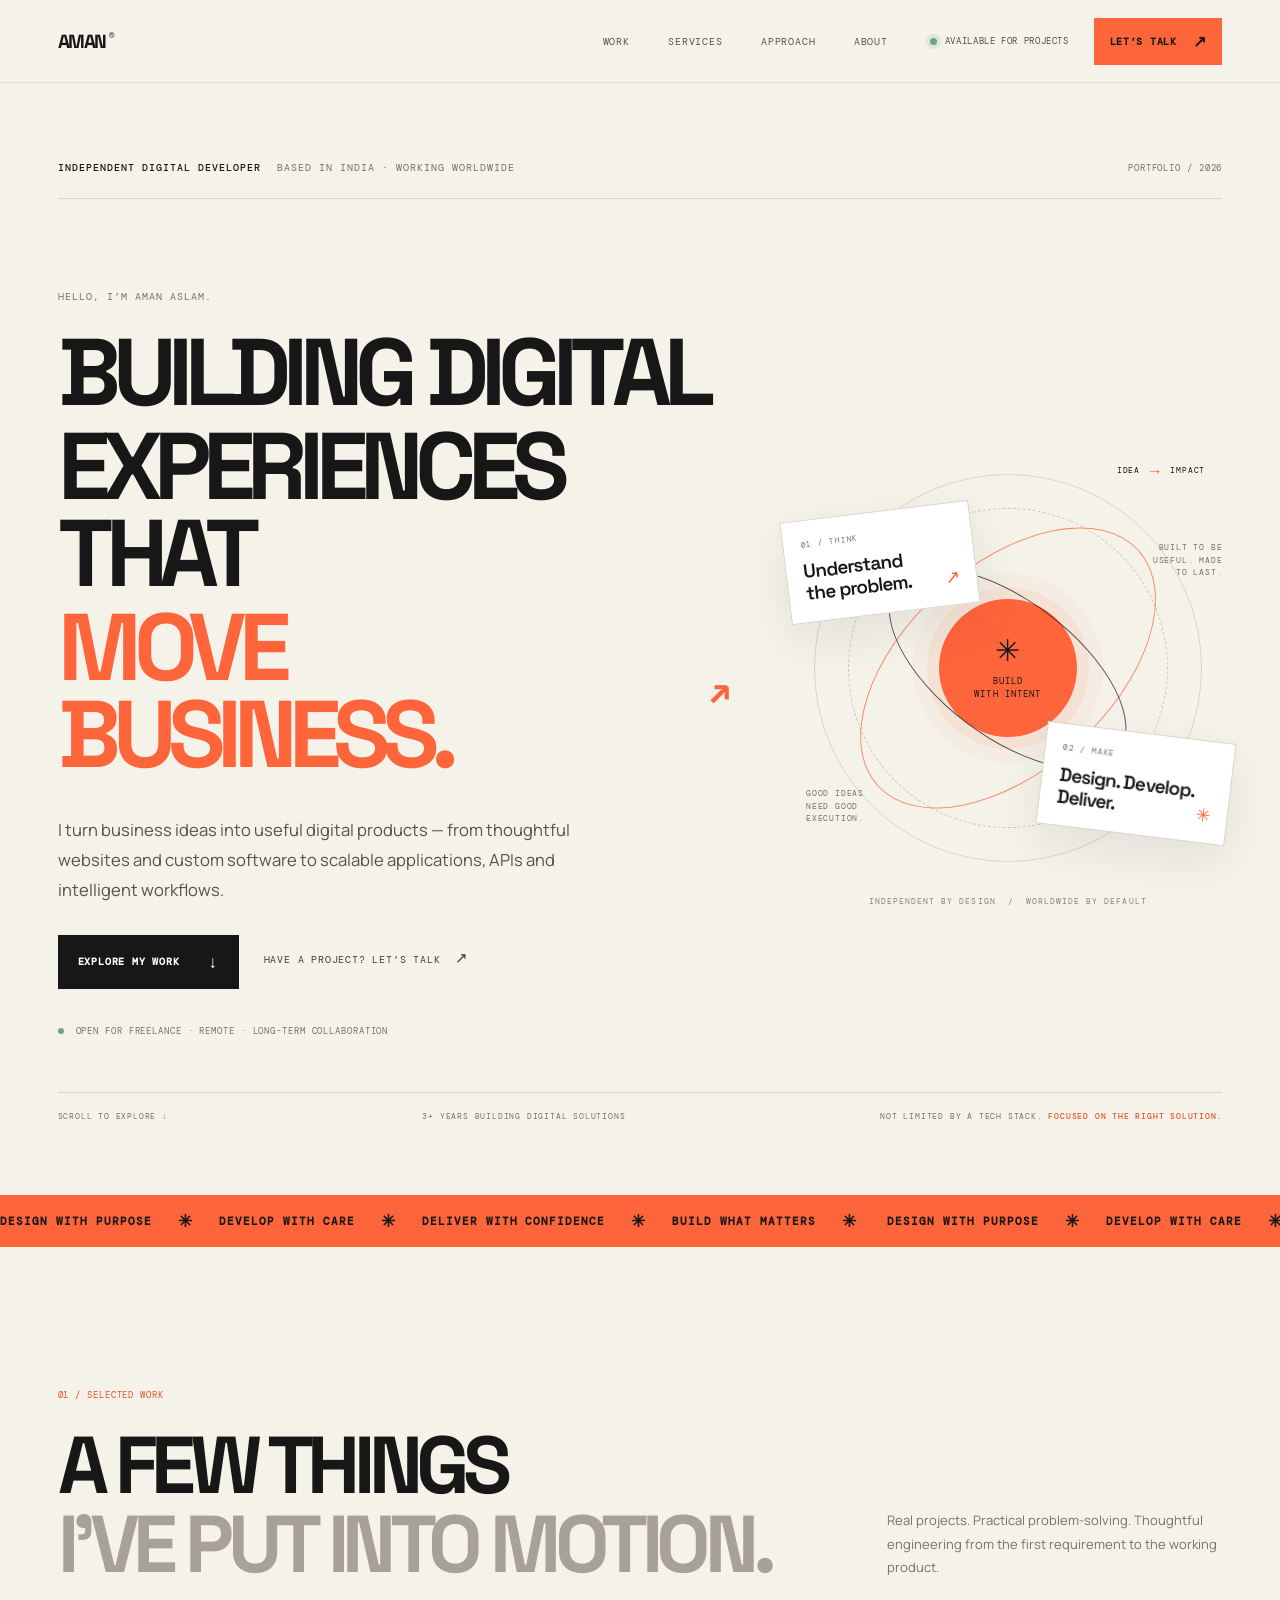
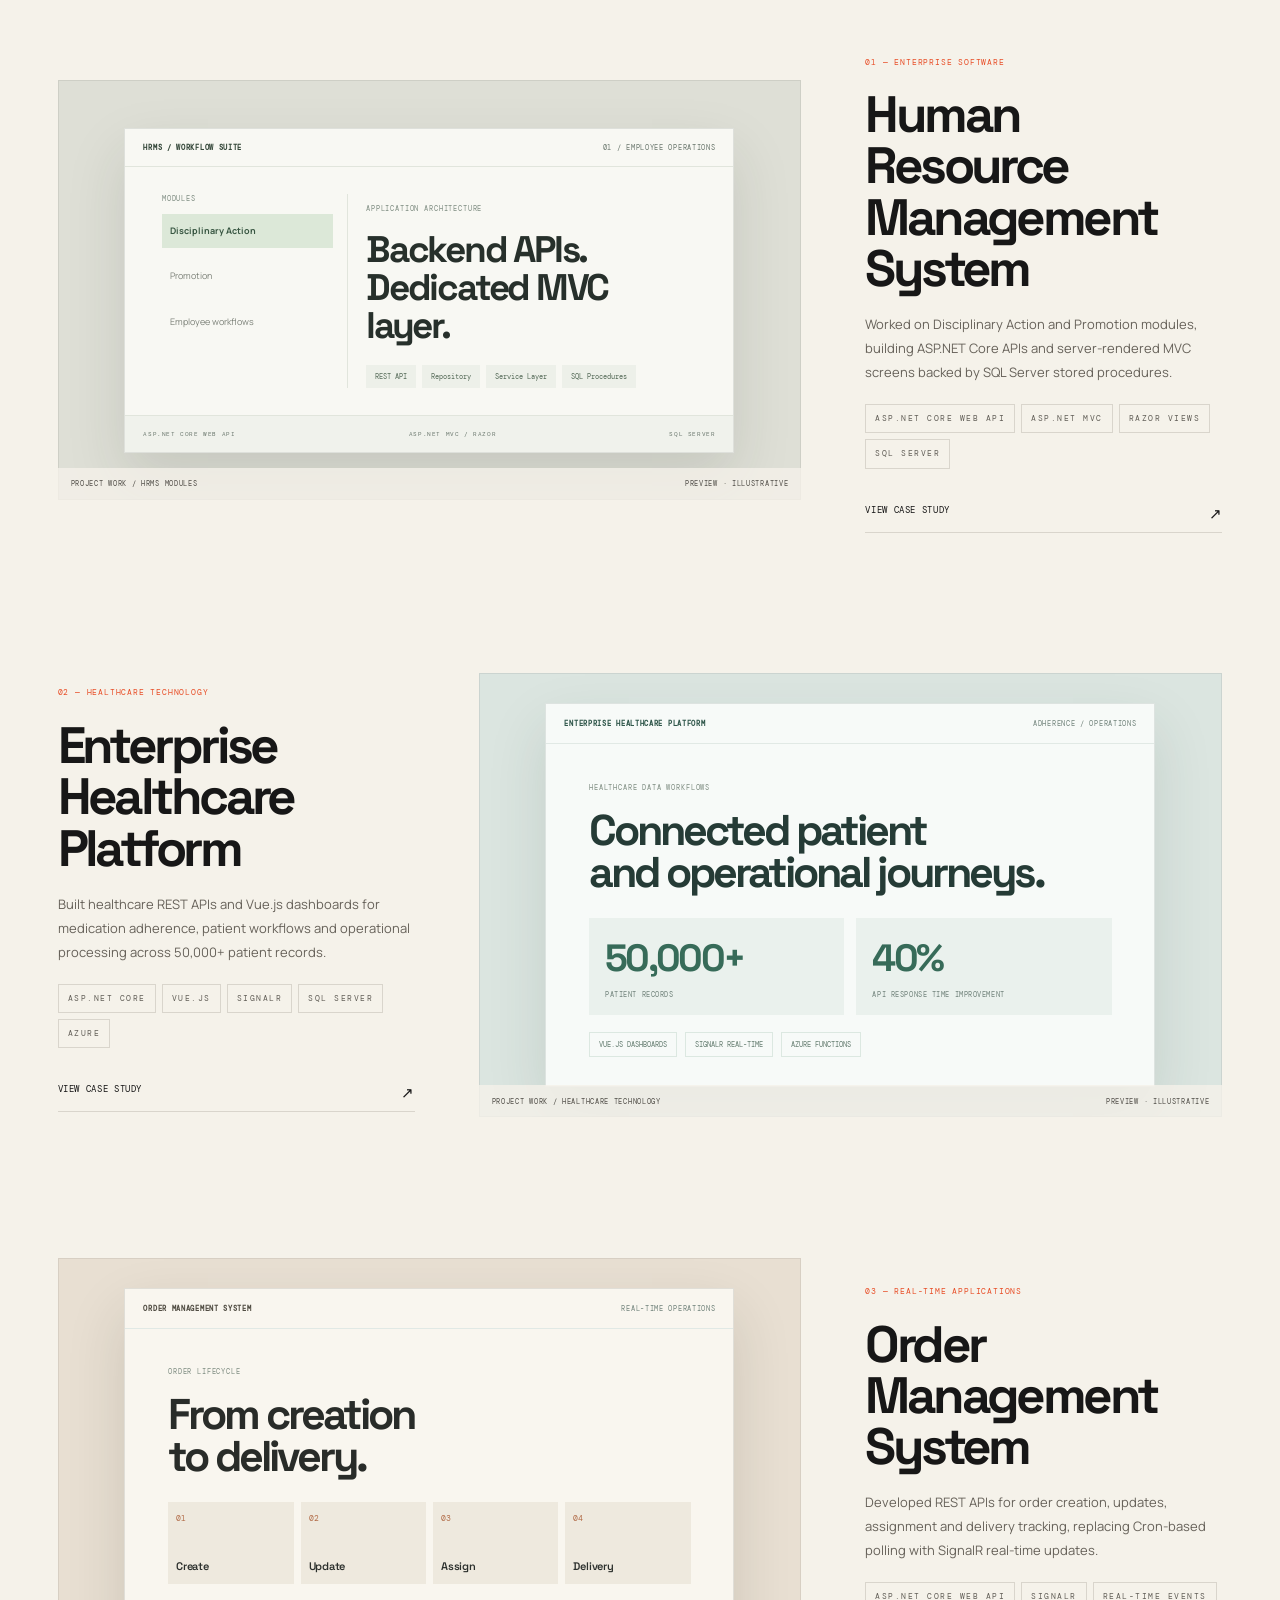
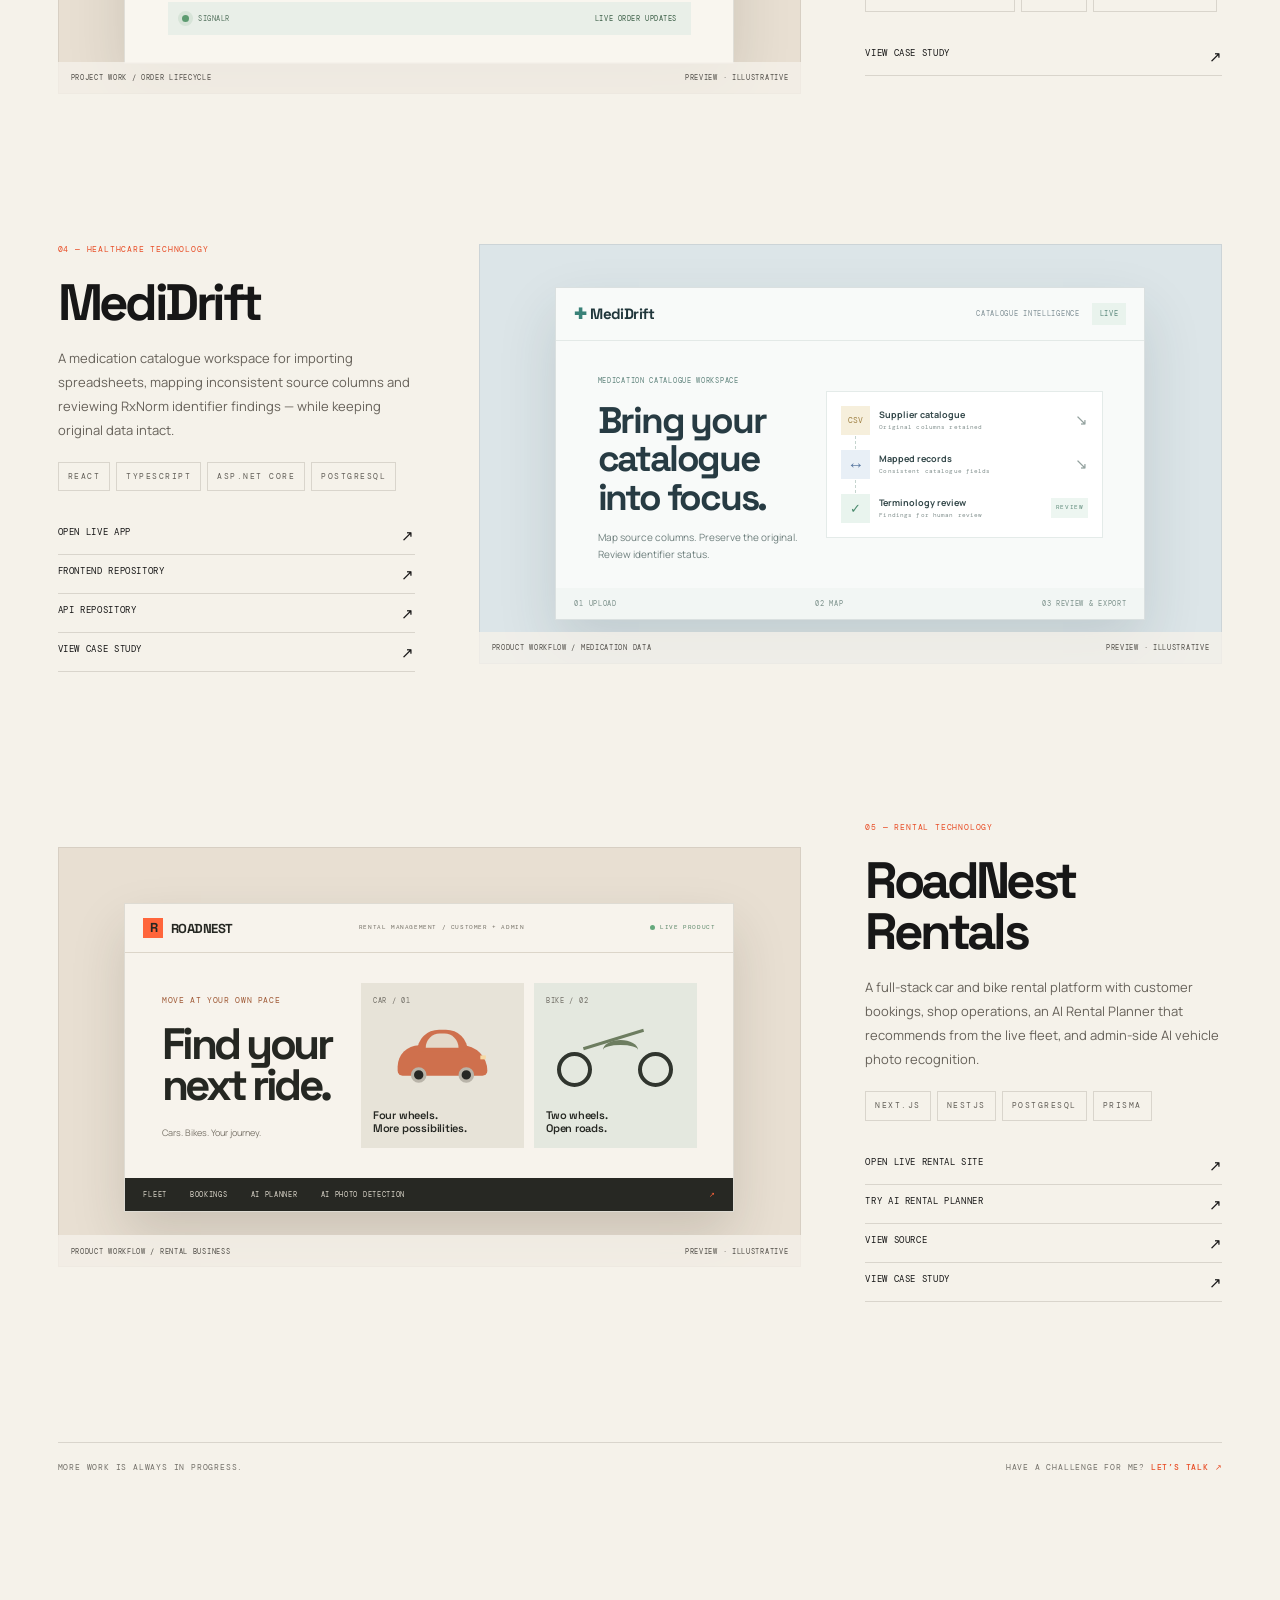
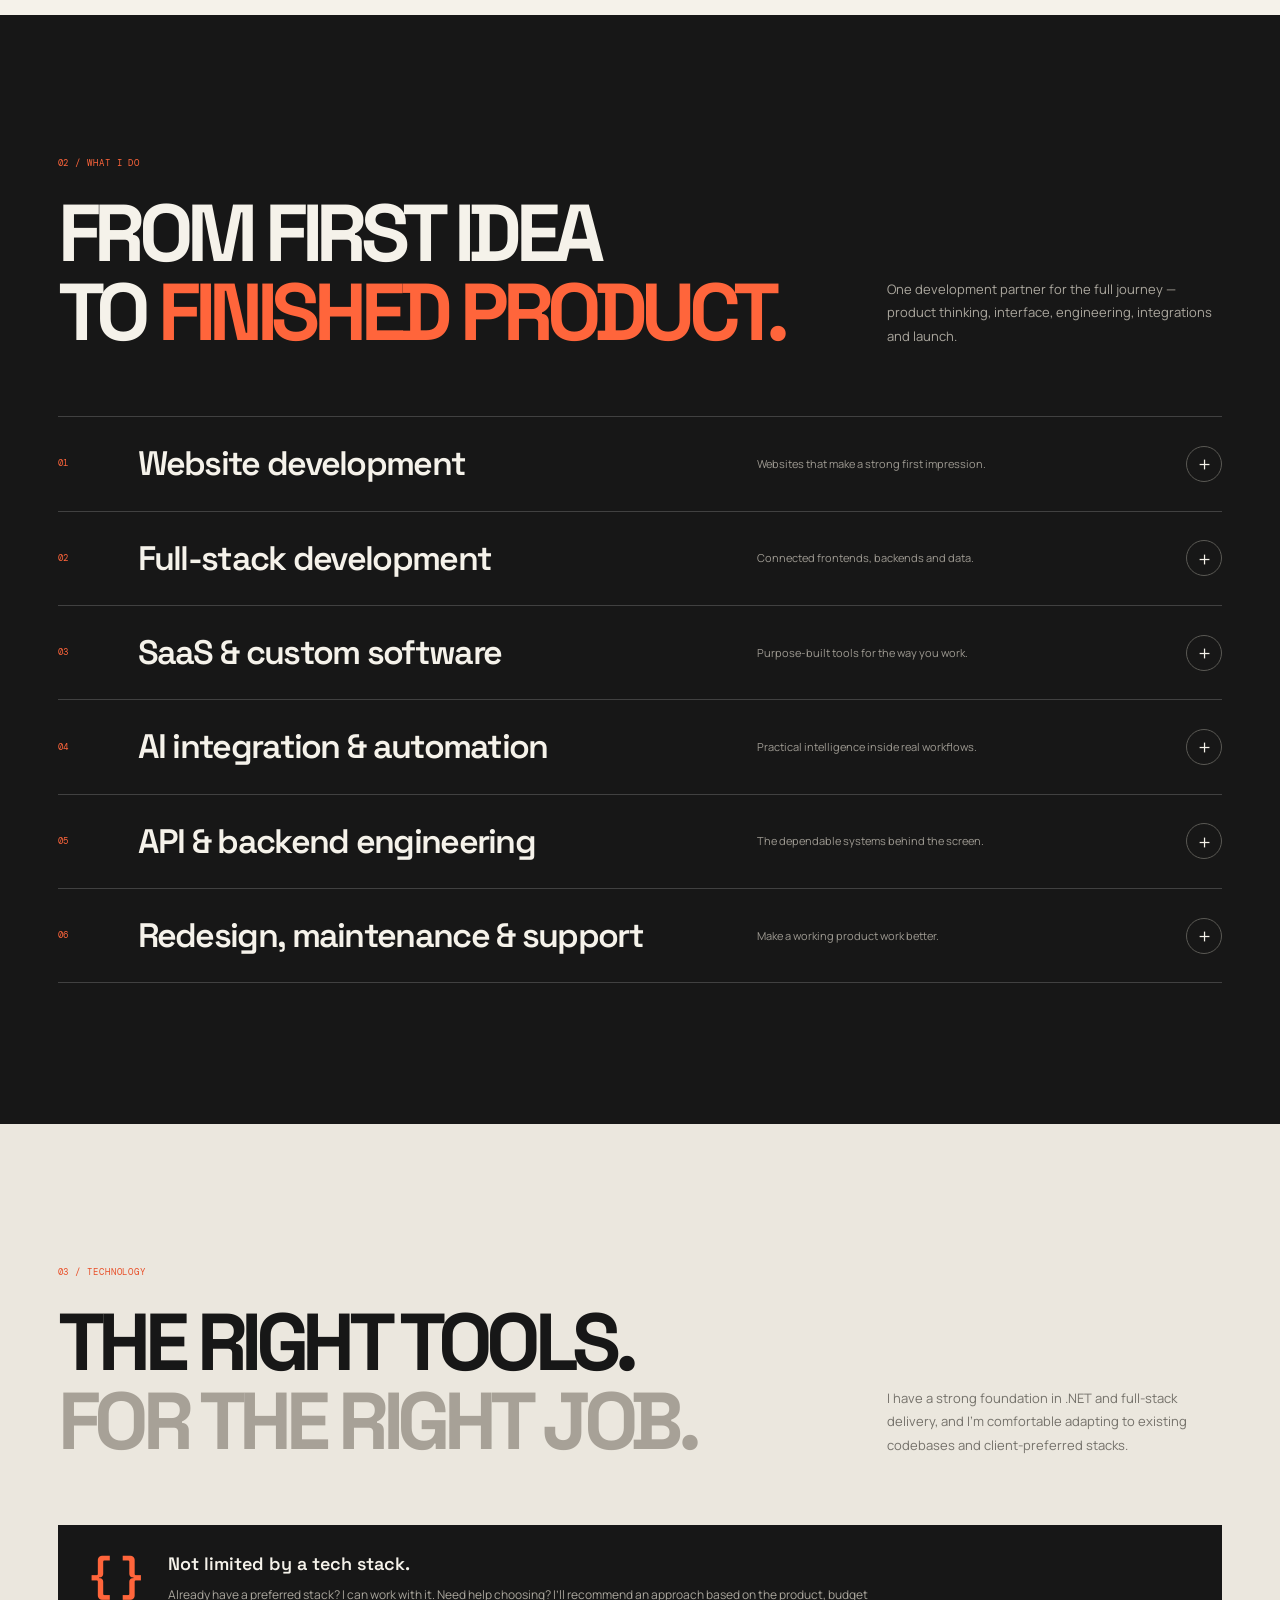
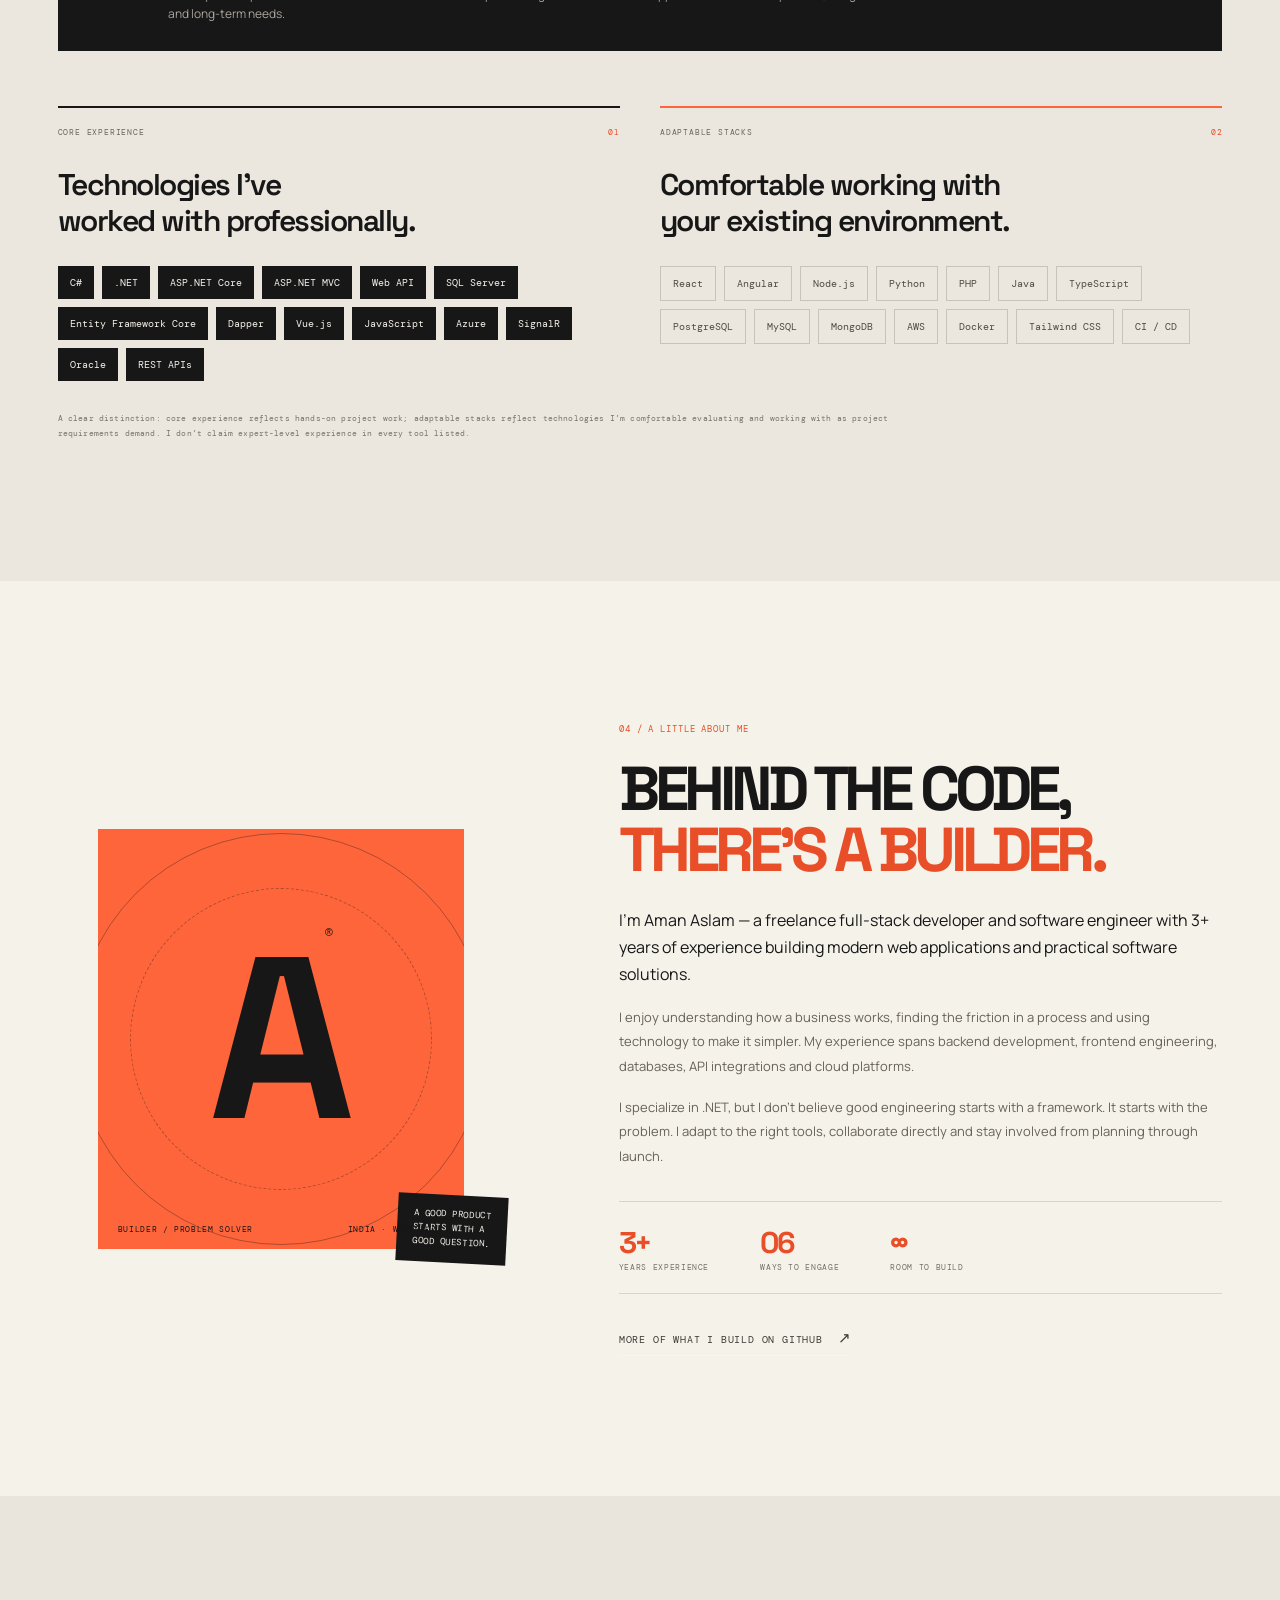
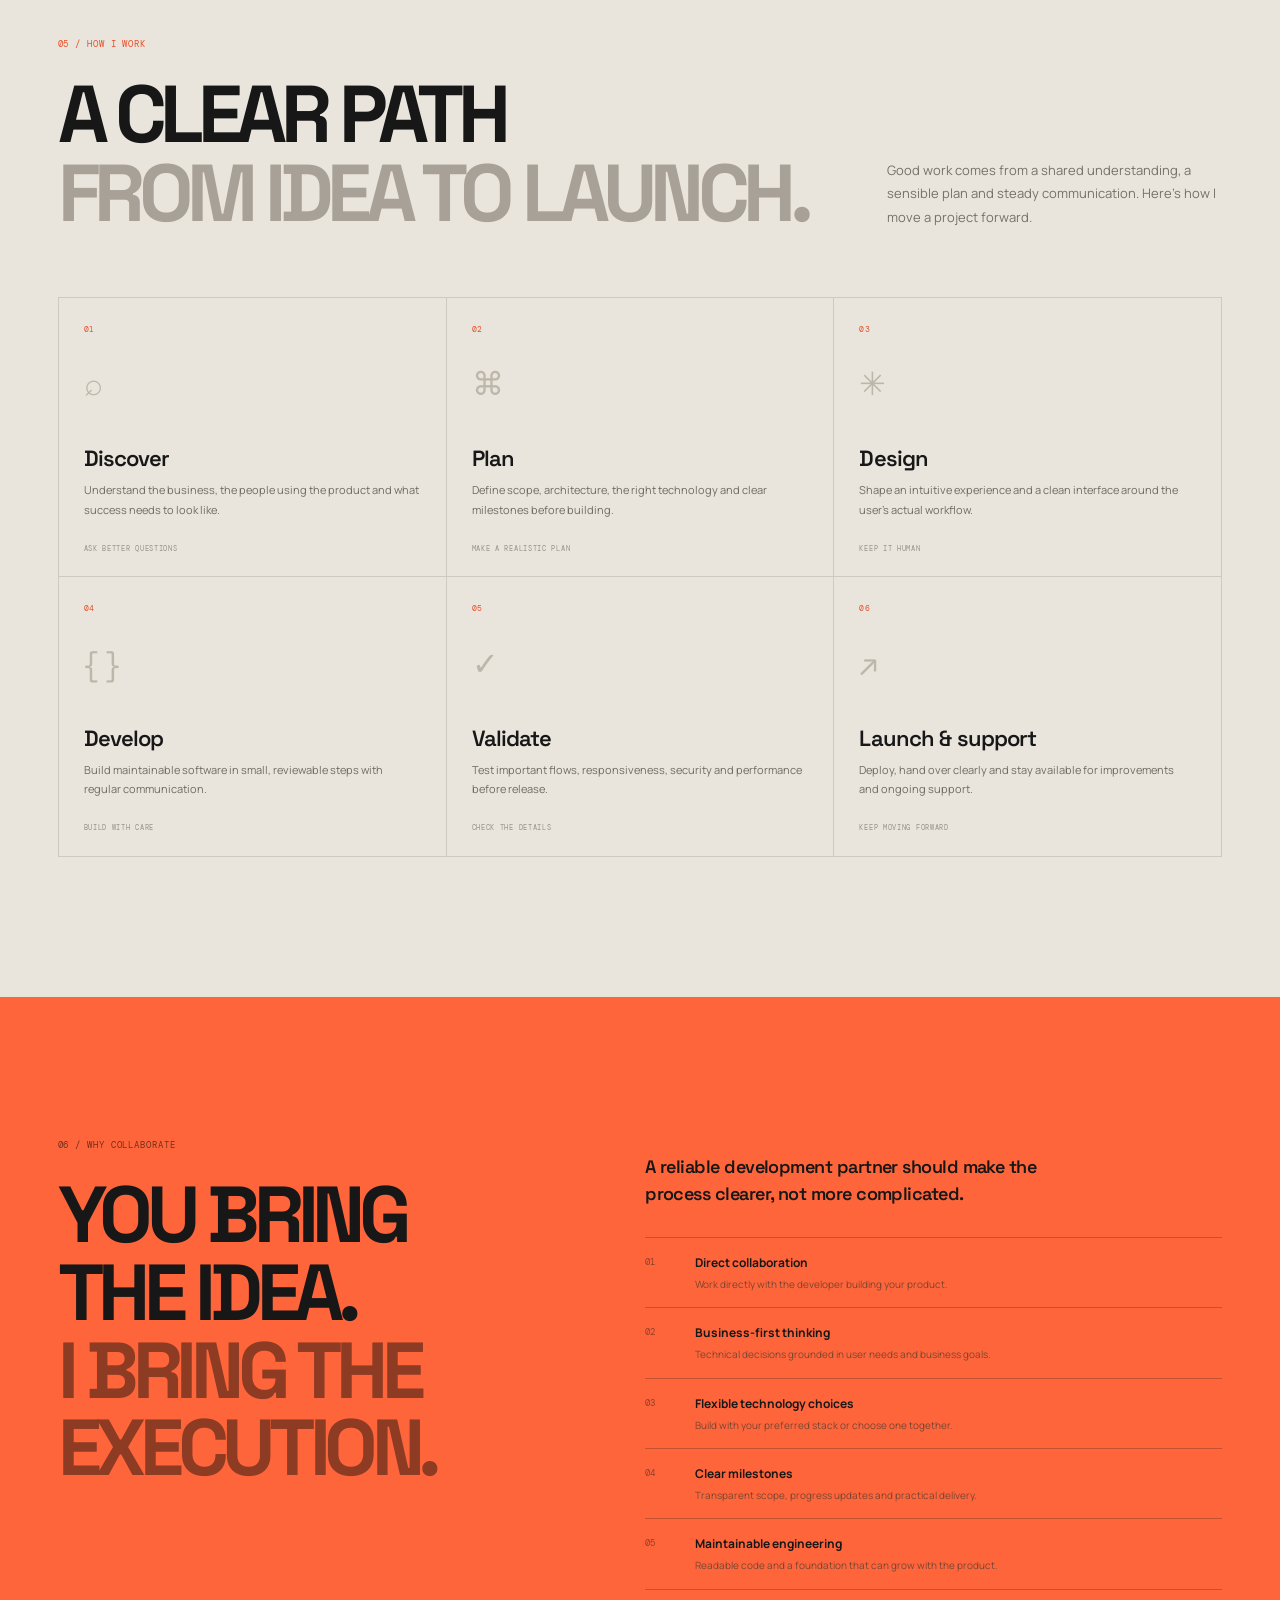
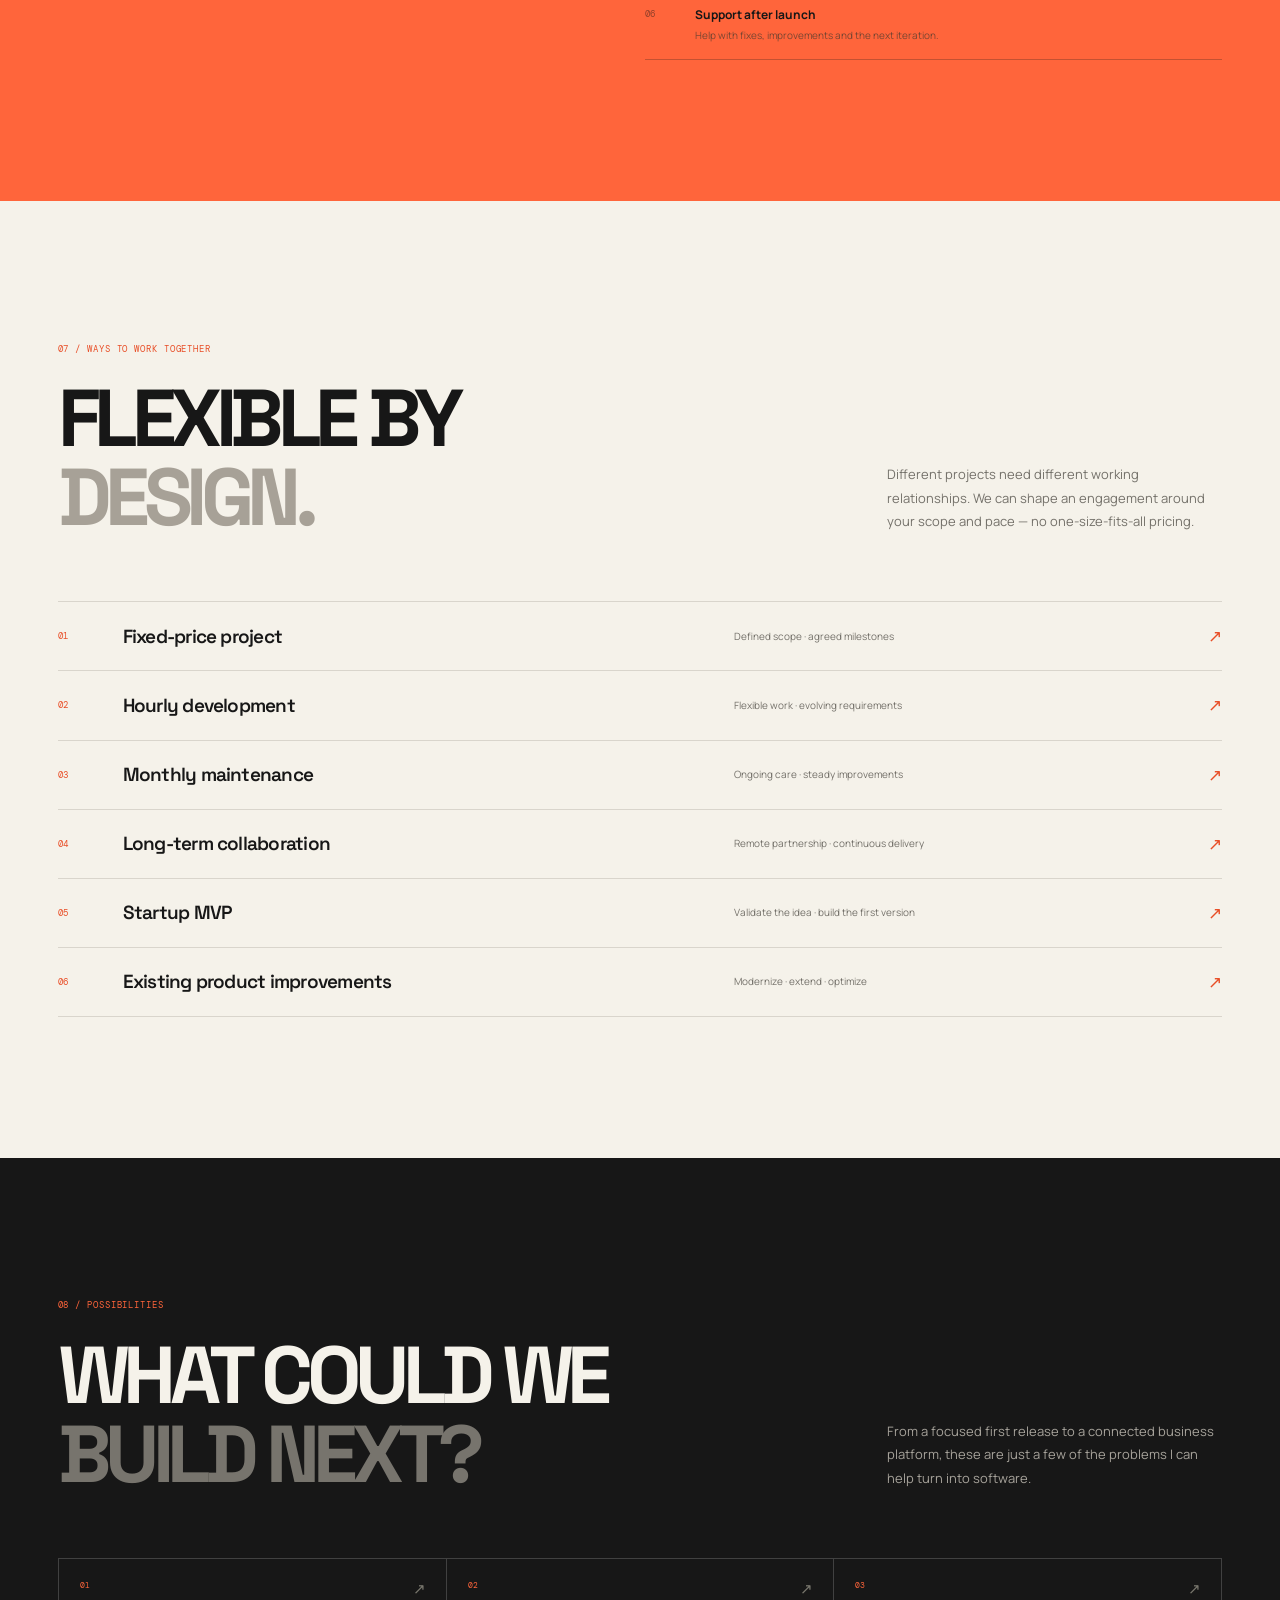
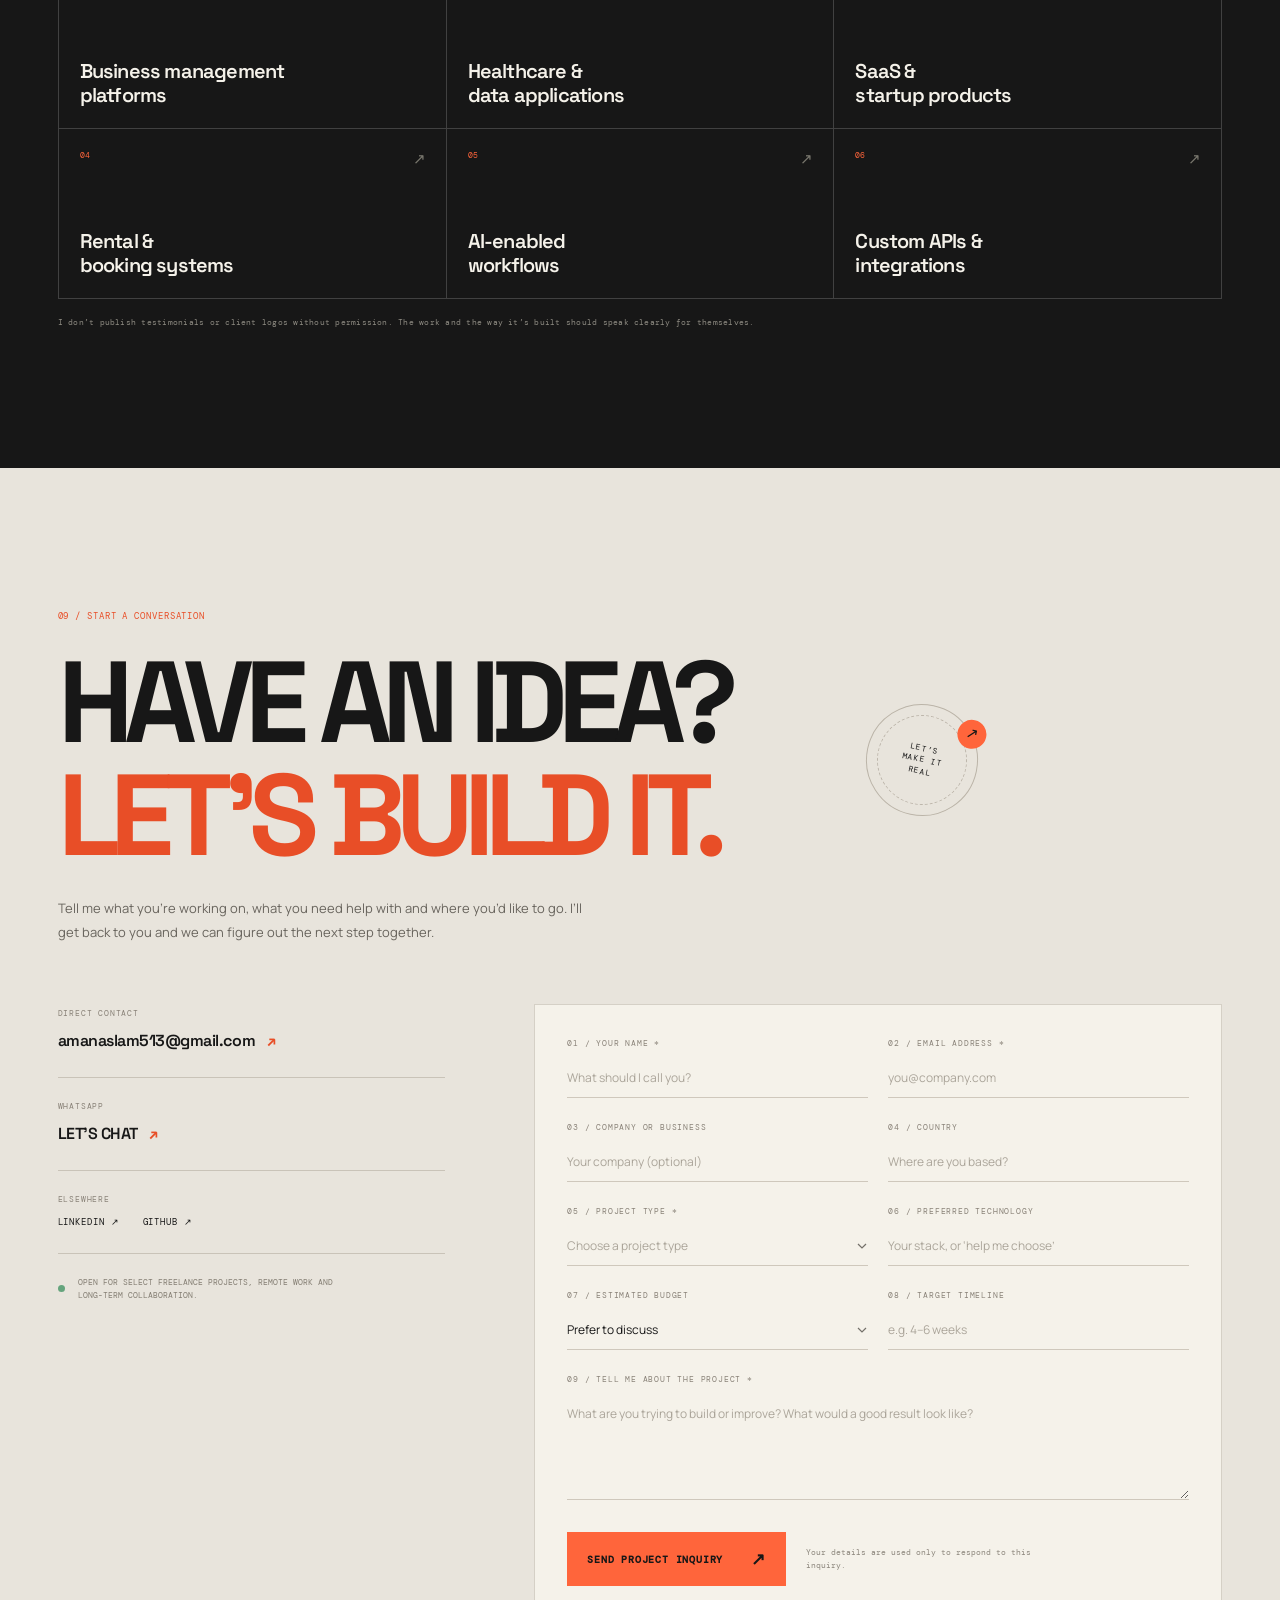
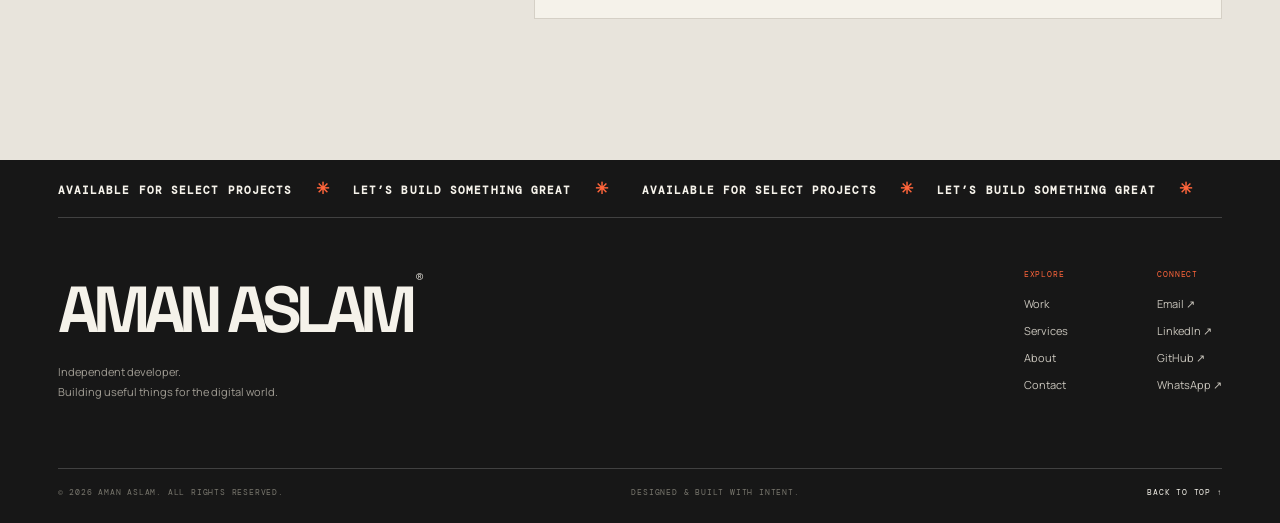
==== commit 513768c6: "Remove duplicate project card wrapper" ====
--- a/index.html
+++ b/index.html
@@ -201,10 +201,6 @@
 
         <article class="project project-reverse reveal">
           <div class="project-visual medidrift-visual">
-
-
-        <article class="project project-reverse reveal">
-          <div class="project-visual medidrift-visual">
             <div class="product-window">
               <div class="product-window-head"><div class="mini-brand"><b>✚</b> MediDrift</div><span>CATALOGUE INTELLIGENCE</span><span class="pilot-pill">LIVE</span></div>
               <div class="medidrift-content">
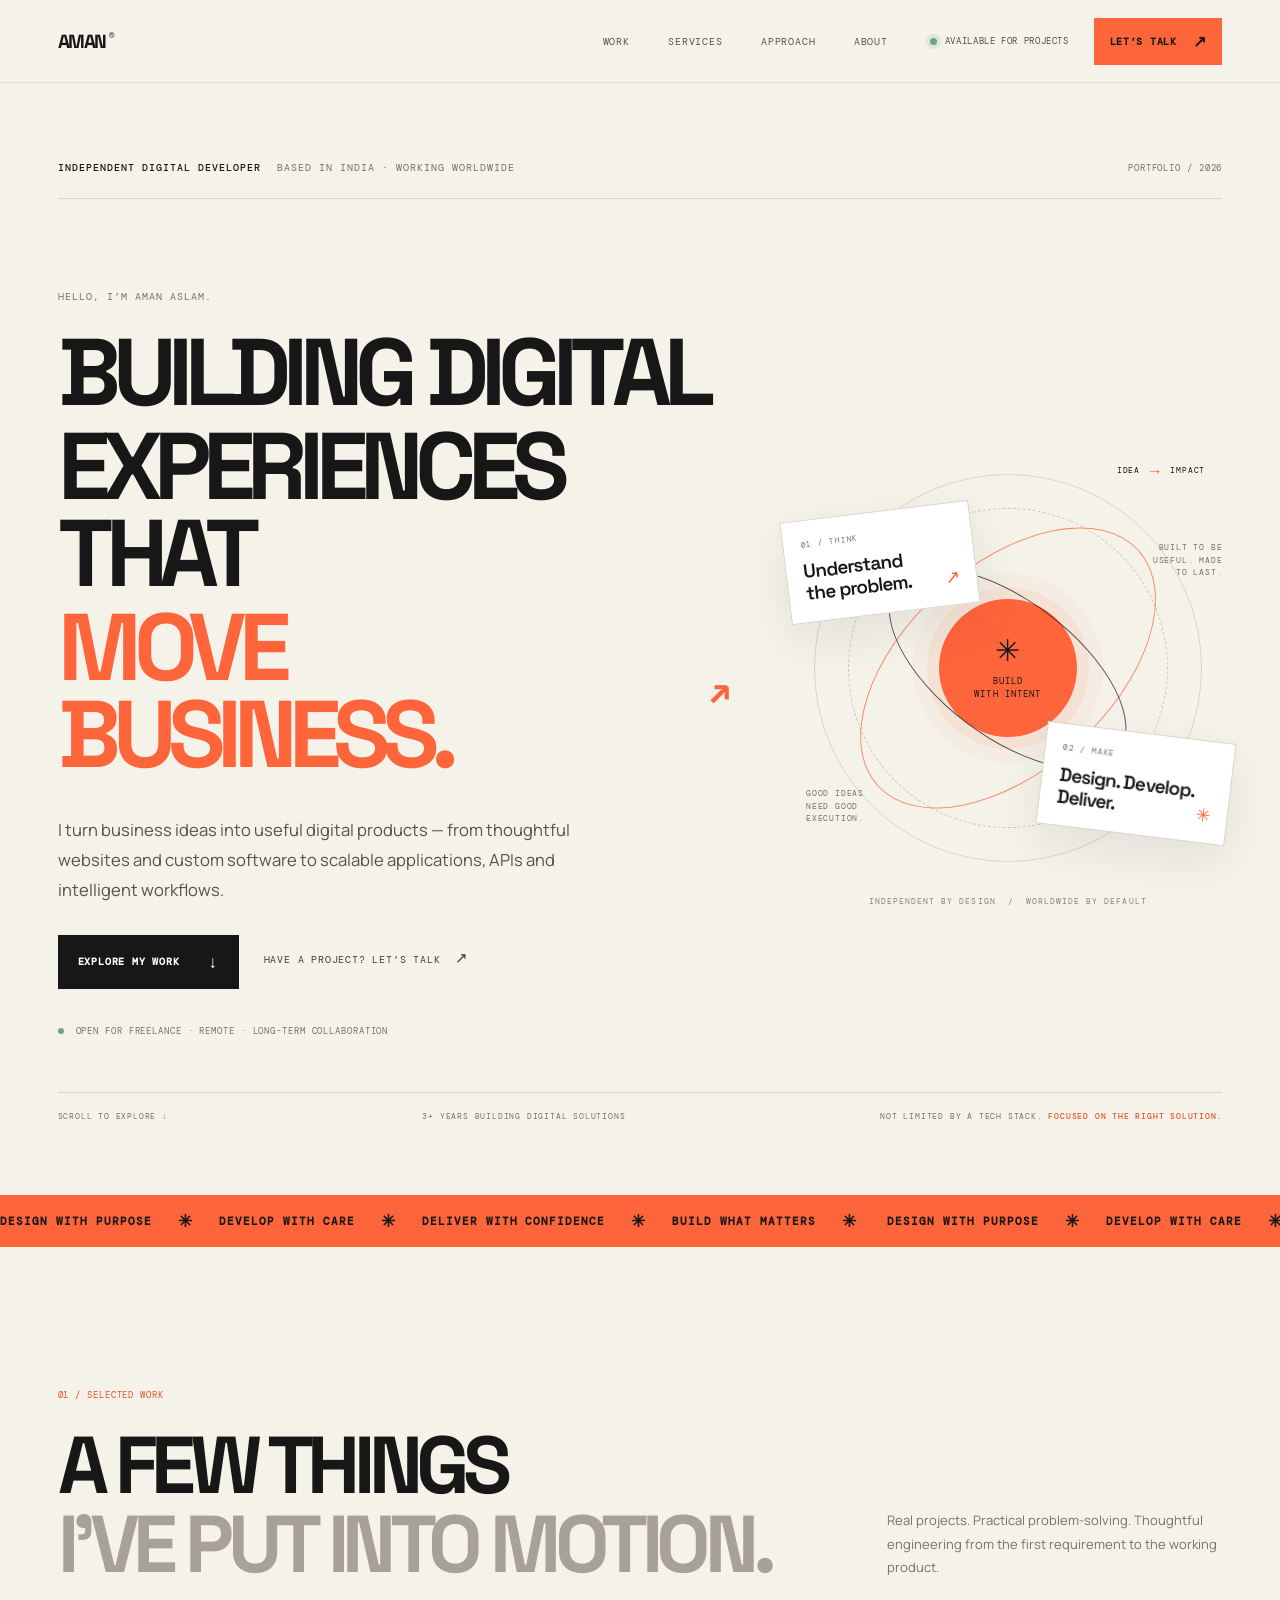
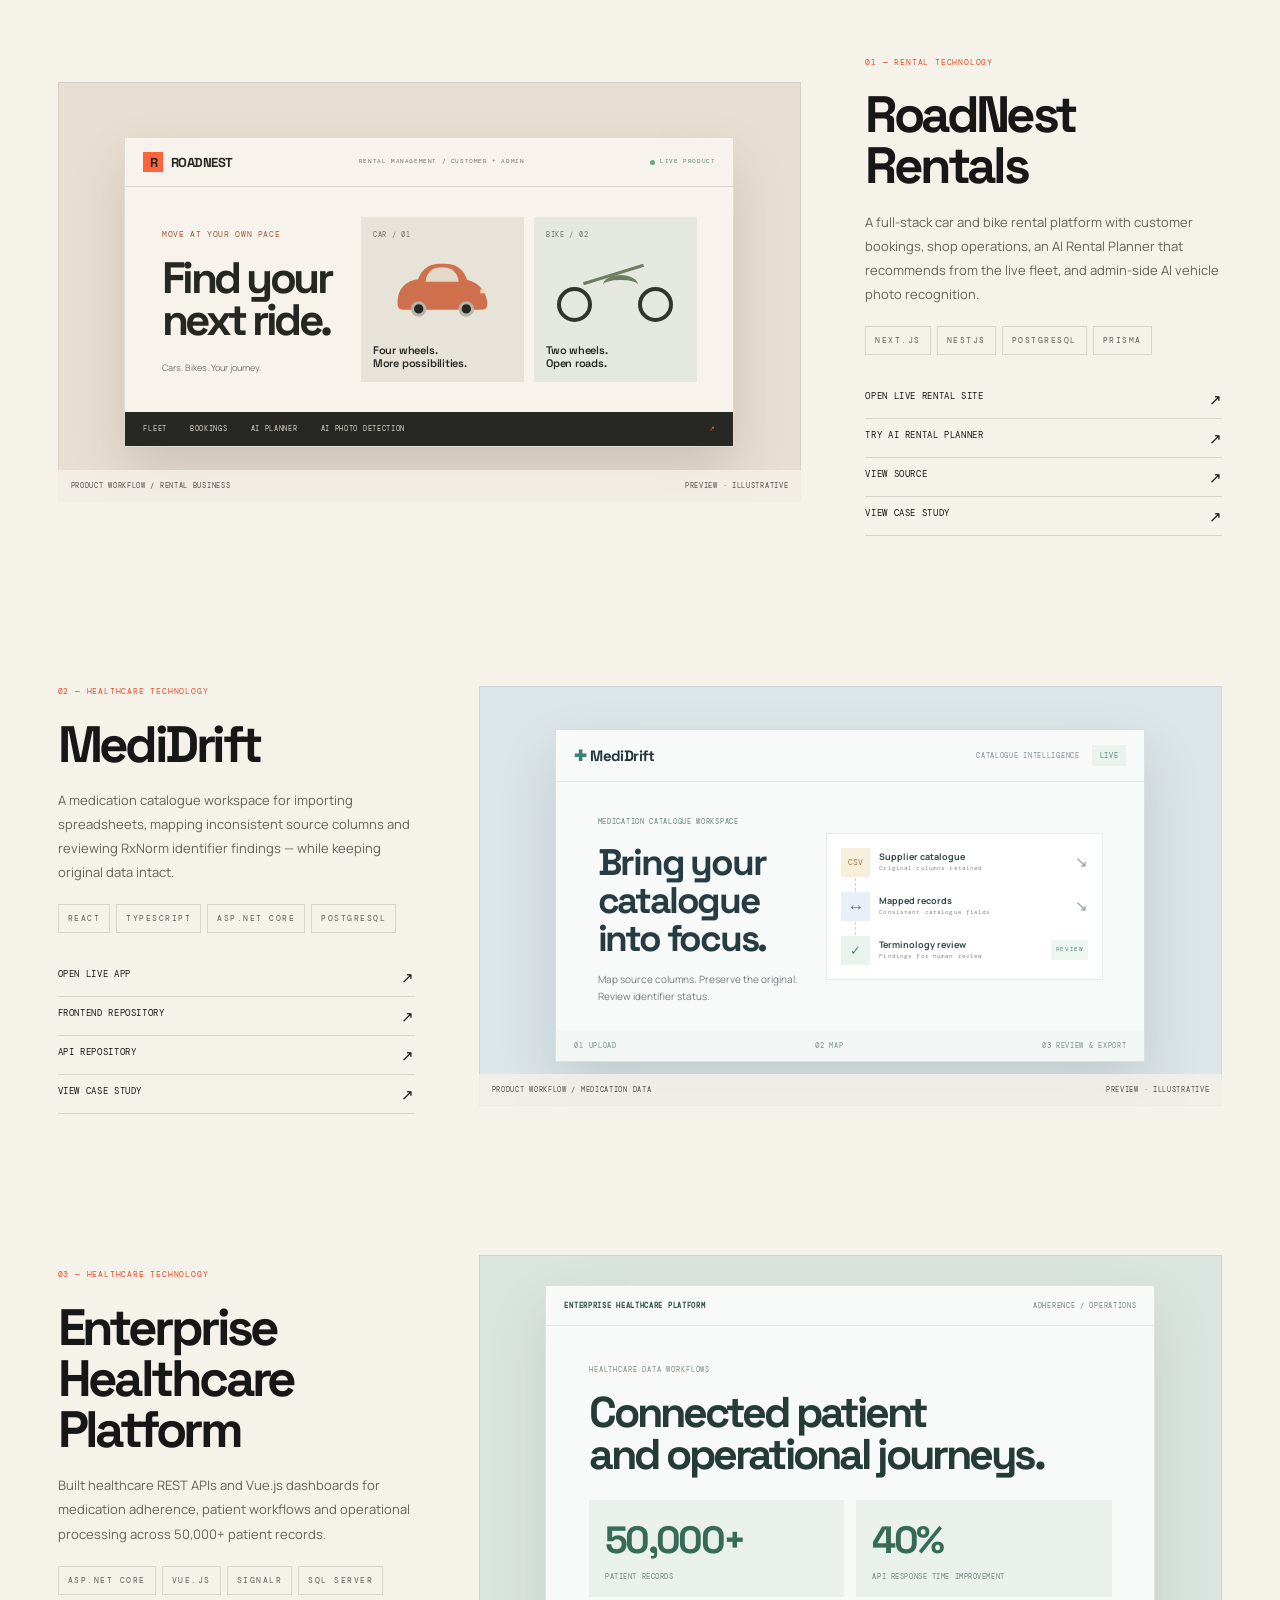
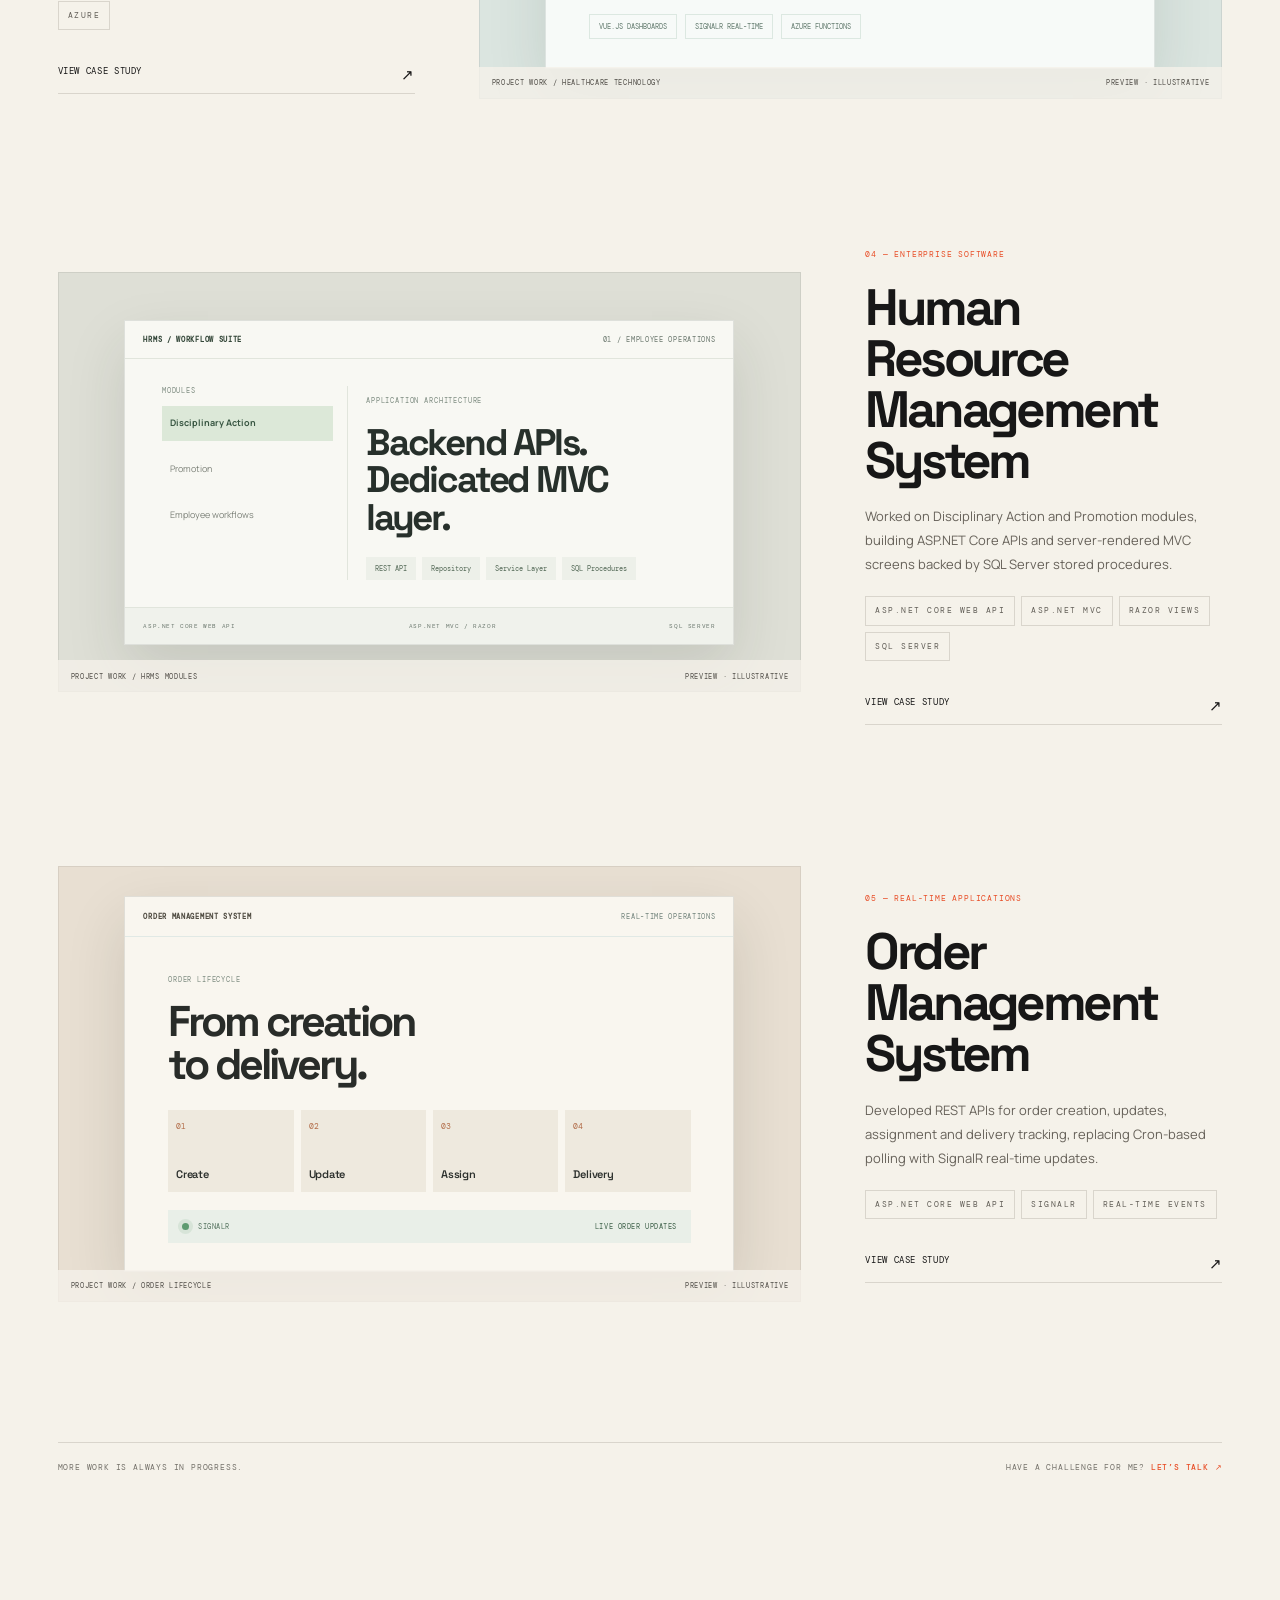
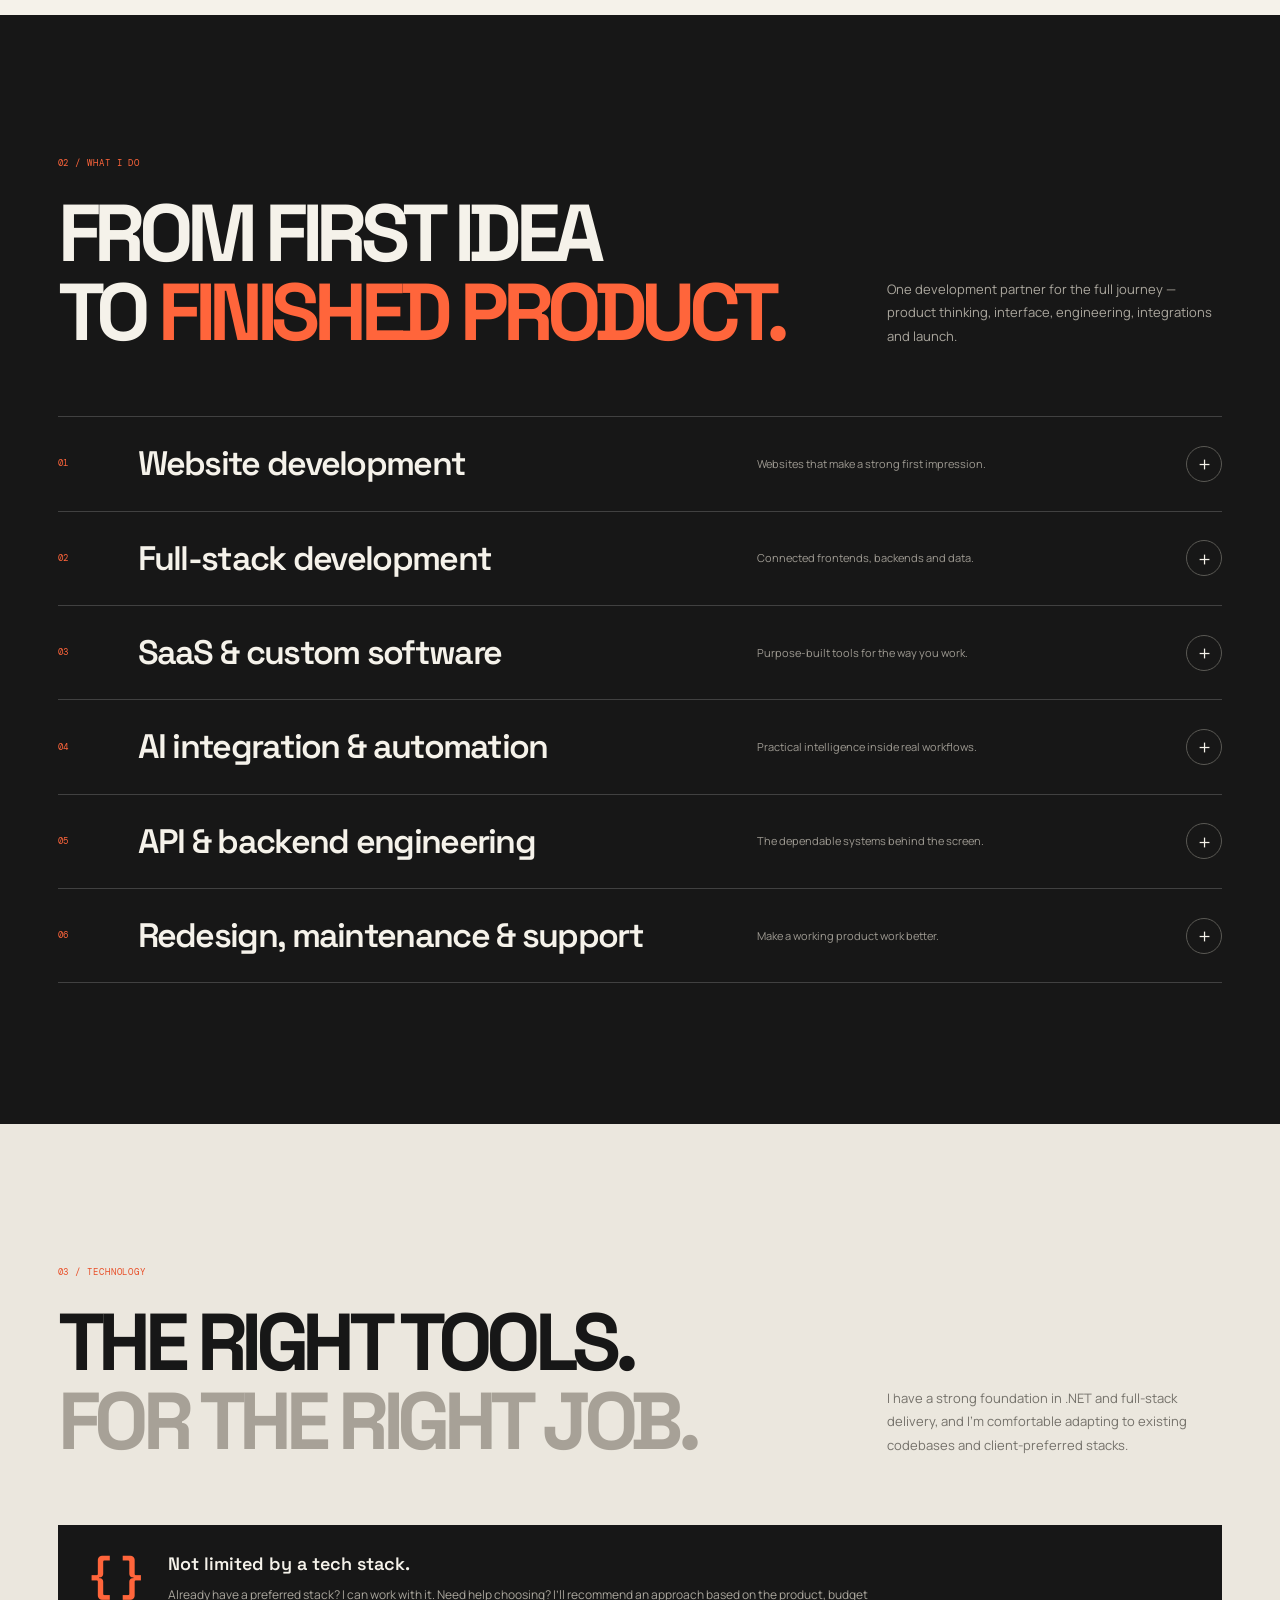
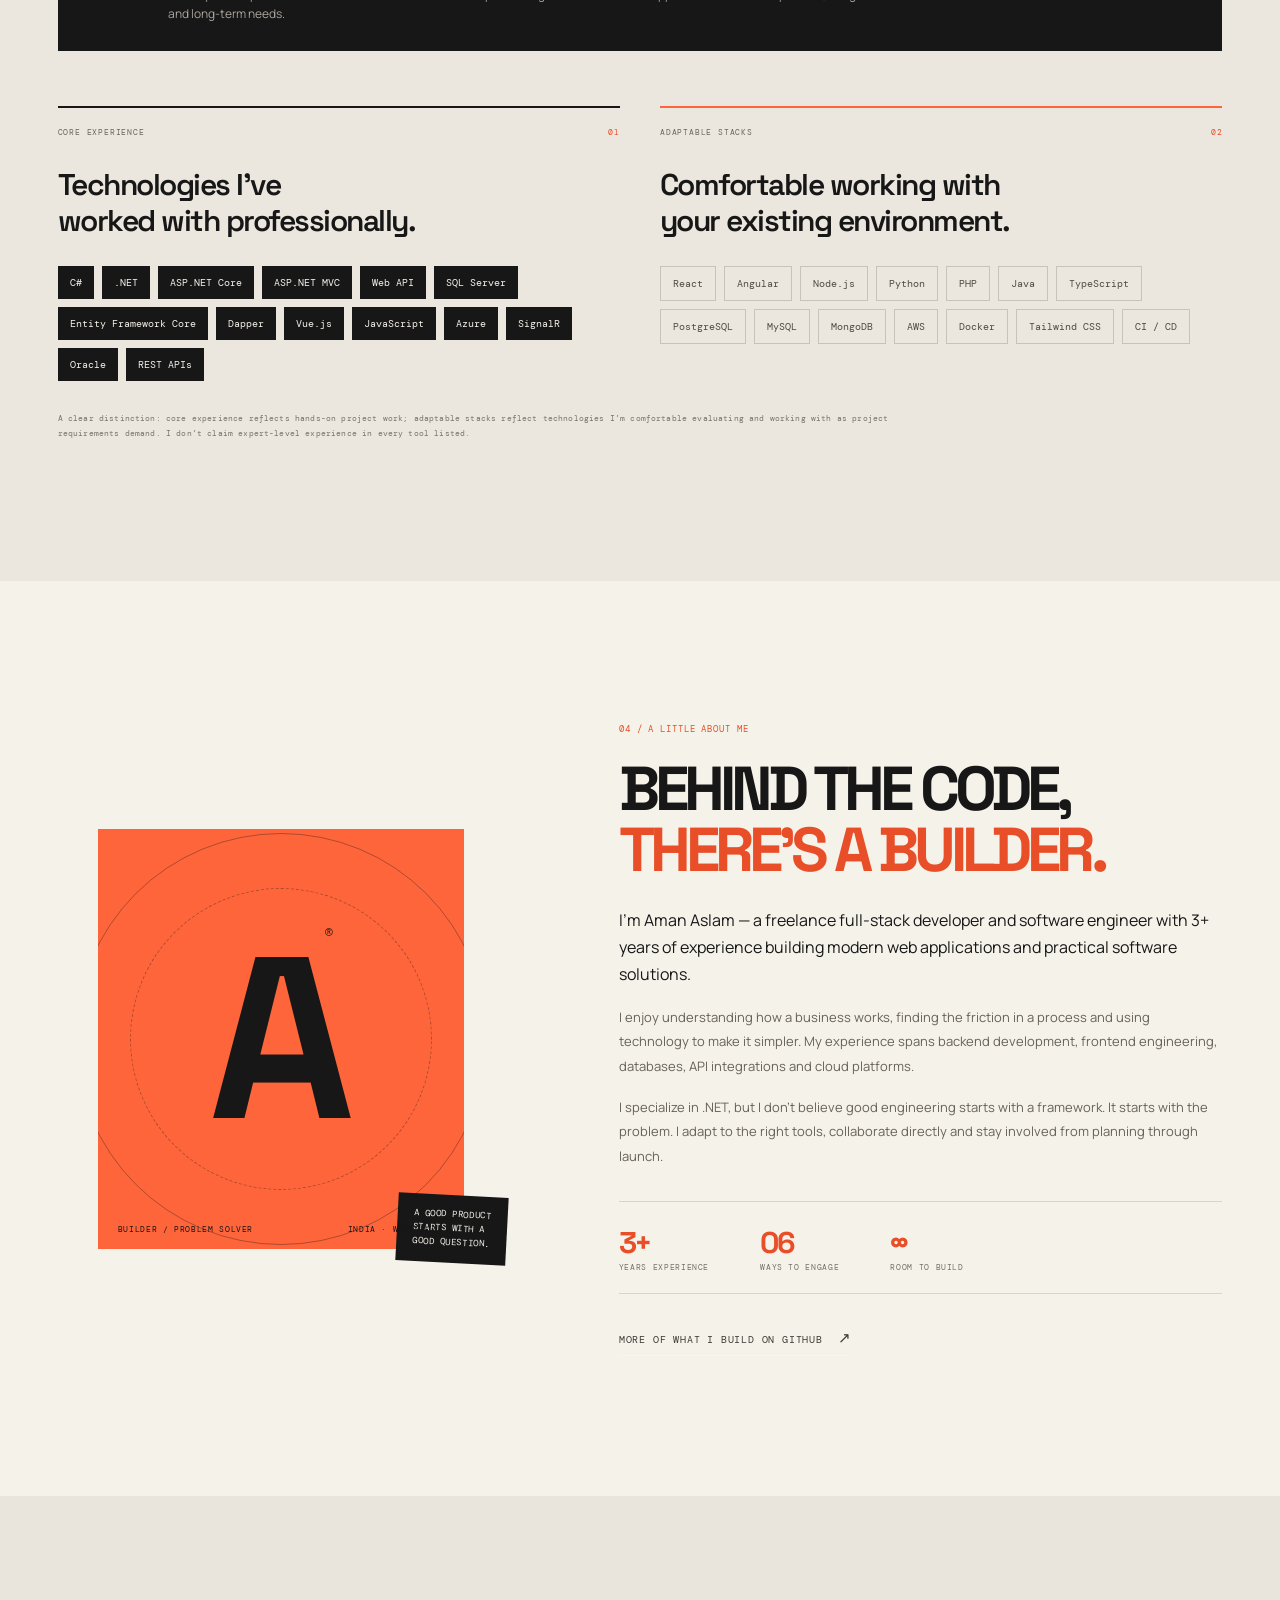
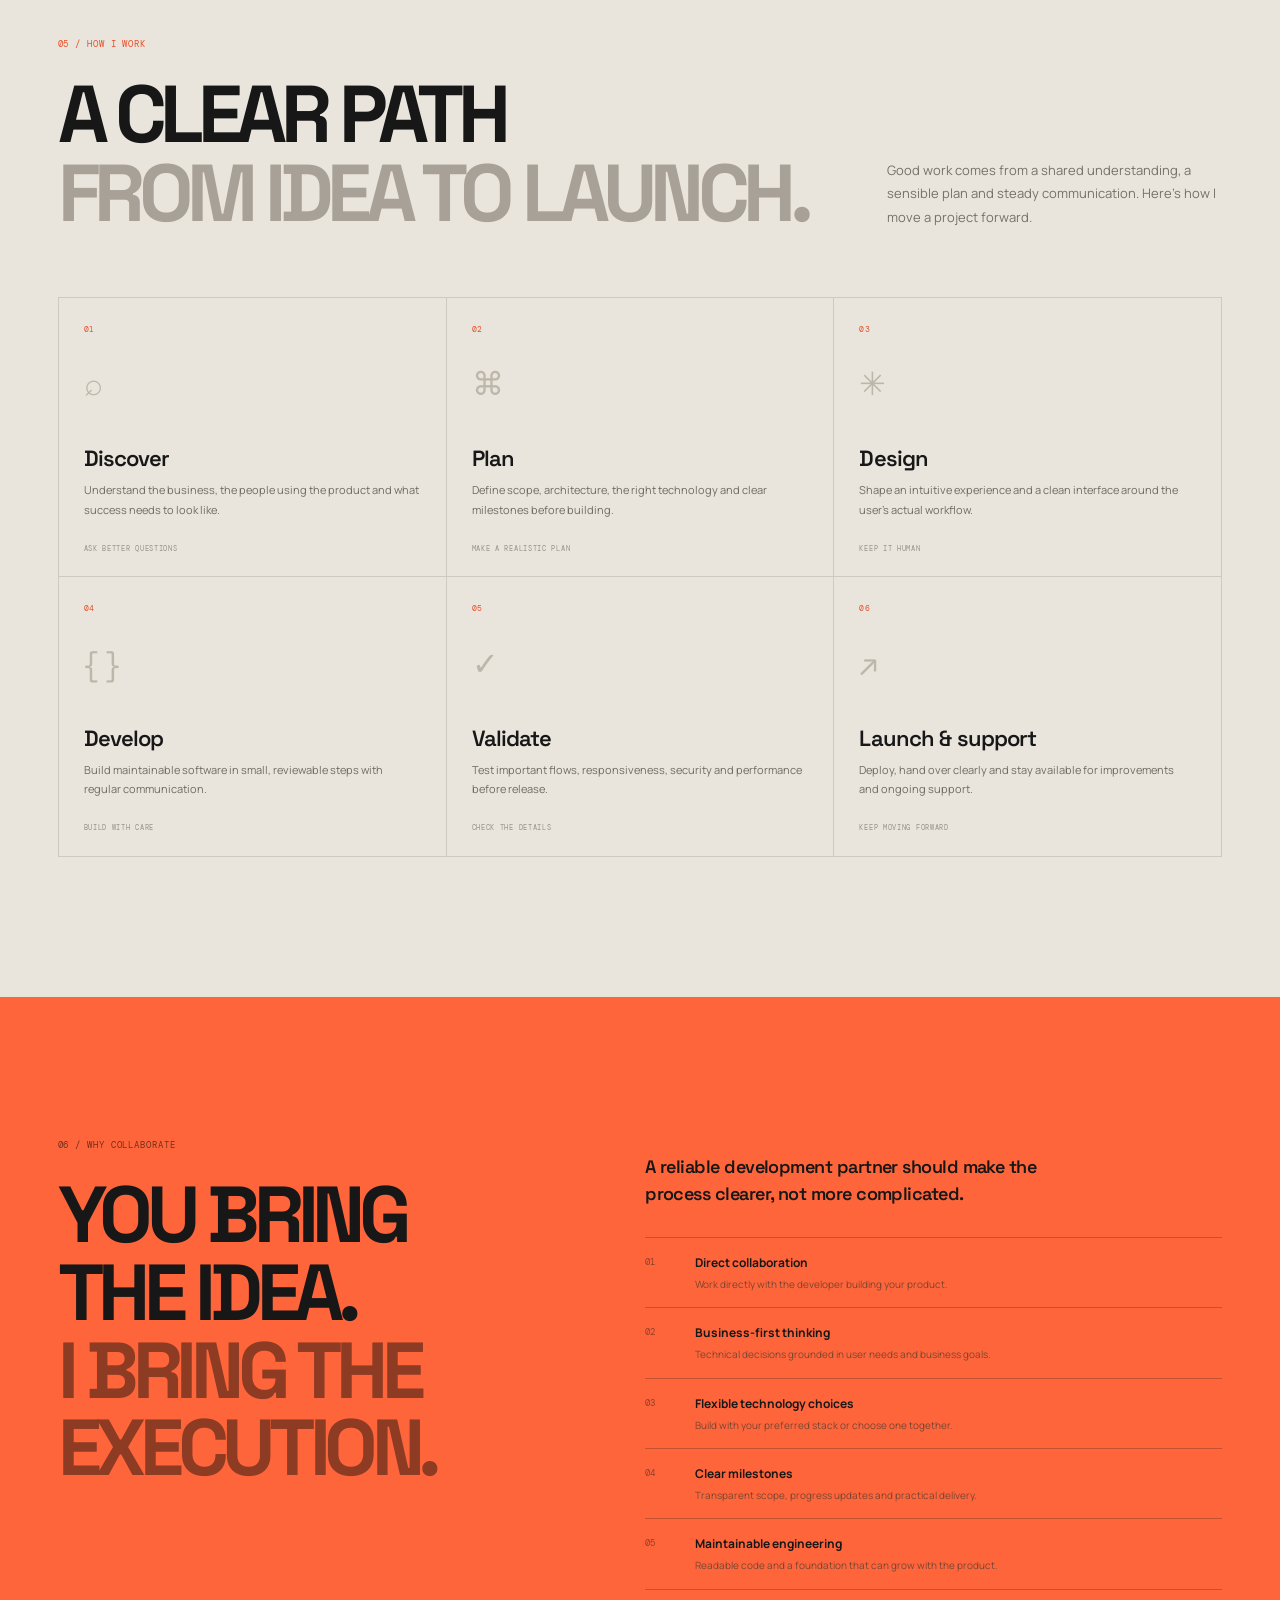
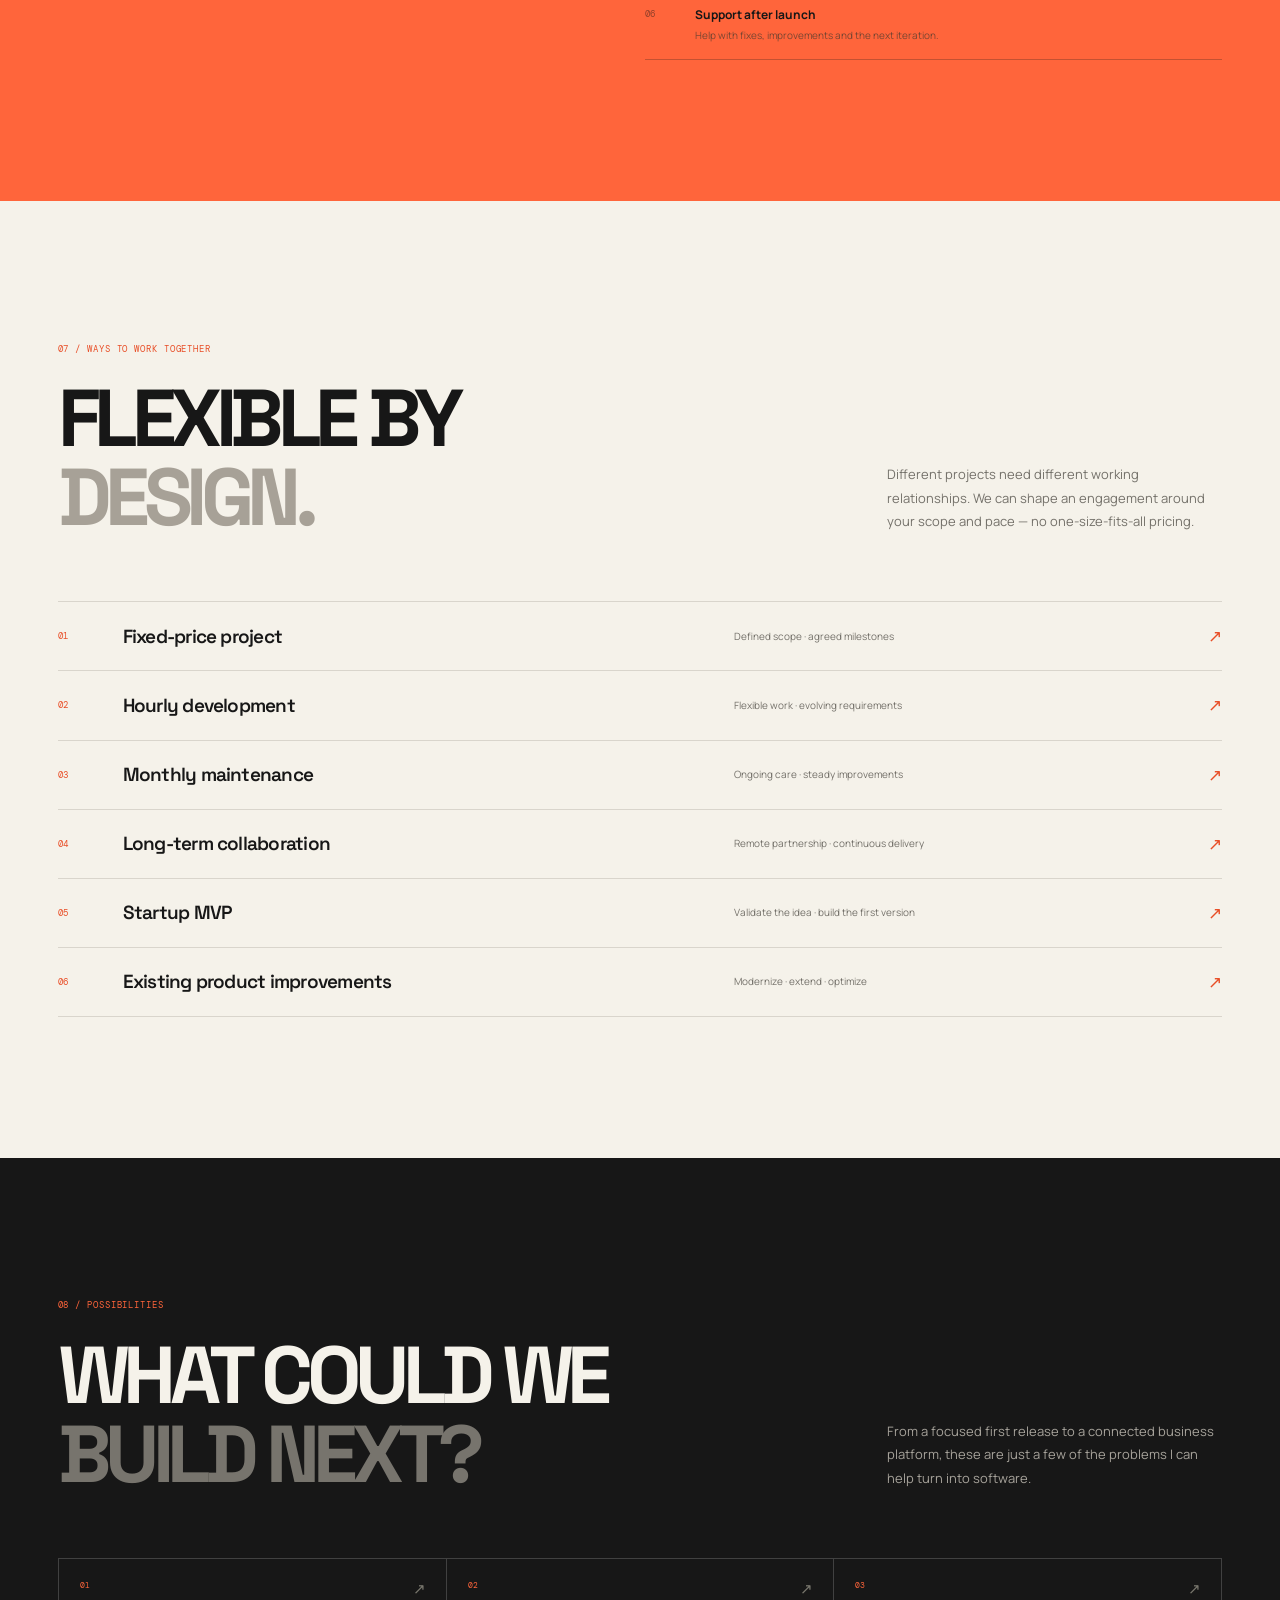
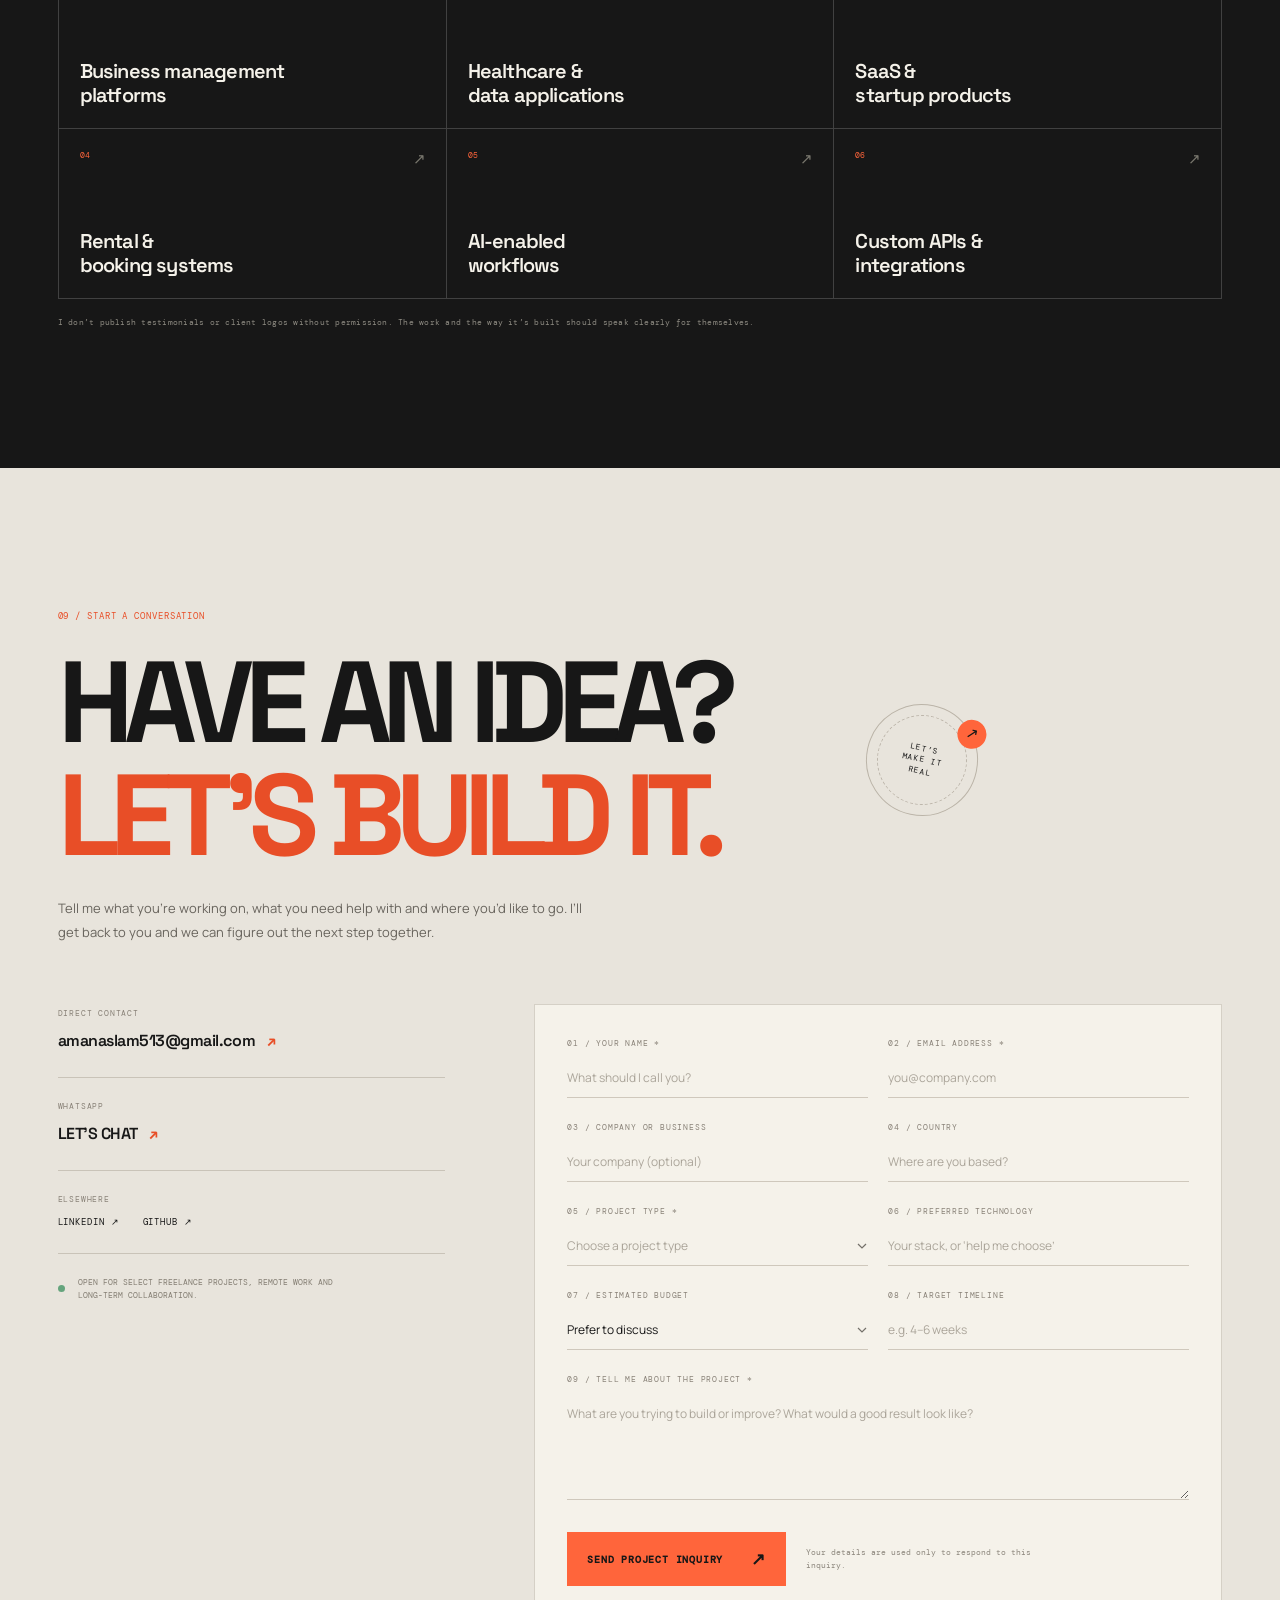
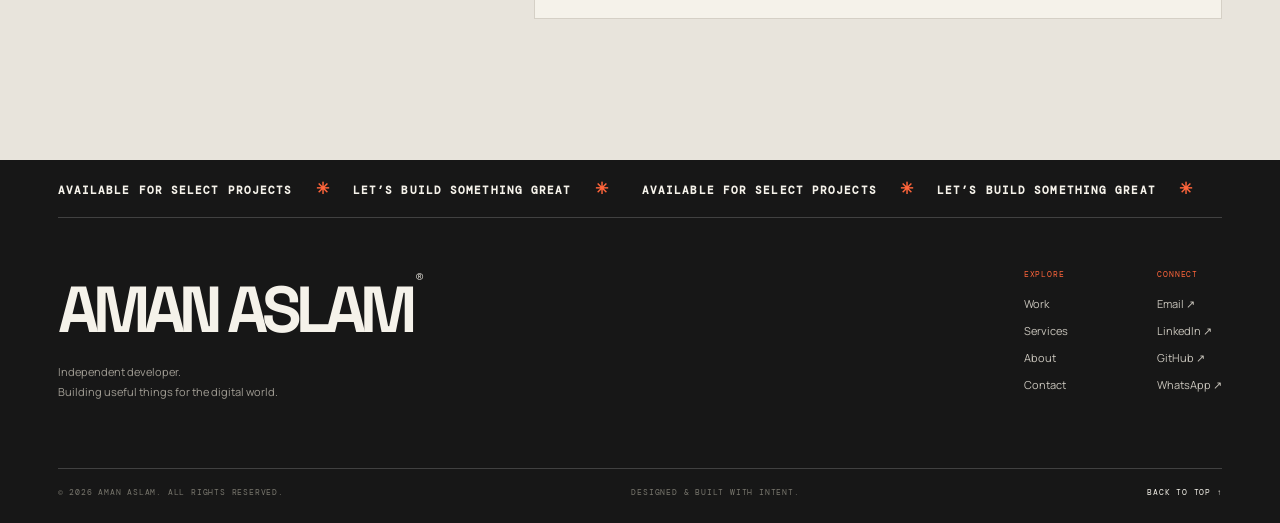
==== commit 9dba625b: "Reorder selected projects to requested order" ====
--- a/index.html
+++ b/index.html
@@ -140,62 +140,24 @@
           <p>Real projects. Practical problem-solving. Thoughtful engineering from the first requirement to the working product.</p>
         </div>
 
-        <article class="project project-feature project-hrms reveal">
-          <div class="project-visual hrms-visual">
-            <div class="hrms-board">
-              <div class="hrms-head"><span>HRMS / WORKFLOW SUITE</span><span>01 / EMPLOYEE OPERATIONS</span></div>
-              <div class="hrms-layout">
-                <div class="hrms-nav"><small>MODULES</small><strong>Disciplinary Action</strong><span>Promotion</span><span>Employee workflows</span></div>
-                <div class="hrms-main"><small>APPLICATION ARCHITECTURE</small><h3>Backend APIs.<br>Dedicated MVC layer.</h3><div class="hrms-modules"><span>REST API</span><span>Repository</span><span>Service Layer</span><span>SQL Procedures</span></div></div>
+        <article class="project project-roadnest reveal">
+          <div class="project-visual roadnest-visual">
+            <div class="roadnest-board">
+              <div class="roadnest-top"><span class="roadnest-logo"><i>R</i> ROADNEST</span><span>RENTAL MANAGEMENT / CUSTOMER + ADMIN</span><span class="roadnest-status"><i></i> LIVE PRODUCT</span></div>
+              <div class="roadnest-main">
+                <div class="roadnest-headline"><small>MOVE AT YOUR OWN PACE</small><strong>Find your<br>next ride.</strong><span>Cars. Bikes. Your journey.</span></div>
+                <div class="vehicle-tiles">
+                  <div class="vehicle-tile vehicle-car"><span>CAR / 01</span><div class="car-shape"><i></i><b></b><em></em></div><strong>Four wheels.<br>More possibilities.</strong></div>
+                  <div class="vehicle-tile vehicle-bike"><span>BIKE / 02</span><div class="bike-shape"><i></i><b></b><em></em><span></span></div><strong>Two wheels.<br>Open roads.</strong></div>
+                </div>
               </div>
-              <div class="hrms-foot"><span>ASP.NET CORE WEB API</span><span>ASP.NET MVC / RAZOR</span><span>SQL SERVER</span></div>
+              <div class="roadnest-bottom"><span>FLEET</span><span>BOOKINGS</span><span>AI PLANNER</span><span>AI PHOTO DETECTION</span><span>↗</span></div>
             </div>
-            <div class="visual-caption"><span>PROJECT WORK / HRMS MODULES</span><span>PREVIEW · ILLUSTRATIVE</span></div>
+            <div class="visual-caption"><span>PRODUCT WORKFLOW / RENTAL BUSINESS</span><span>PREVIEW · ILLUSTRATIVE</span></div>
           </div>
           <div class="project-meta">
-            <div><span class="project-number">01 — ENTERPRISE SOFTWARE</span><h3>Human Resource<br>Management System</h3><p>Worked on Disciplinary Action and Promotion modules, building ASP.NET Core APIs and server-rendered MVC screens backed by SQL Server stored procedures.</p><div class="tag-list"><span>ASP.NET CORE WEB API</span><span>ASP.NET MVC</span><span>RAZOR VIEWS</span><span>SQL SERVER</span></div></div>
-            <div class="project-links"><a href="case-study.html?project=hrms">VIEW CASE STUDY <span>↗</span></a></div>
-          </div>
-        </article>
-
-        <article class="project project-reverse reveal">
-          <div class="project-visual healthcare-visual">
-            <div class="healthcare-board">
-              <div class="healthcare-top"><span>ENTERPRISE HEALTHCARE PLATFORM</span><span>ADHERENCE / OPERATIONS</span></div>
-              <div class="healthcare-content">
-                <small>HEALTHCARE DATA WORKFLOWS</small>
-                <h3>Connected patient<br>and operational journeys.</h3>
-                <div class="healthcare-stats">
-                  <div><b>50,000+</b><span>PATIENT RECORDS</span></div>
-                  <div><b>40%</b><span>API RESPONSE TIME IMPROVEMENT</span></div>
-                </div>
-                <div class="healthcare-foot"><span>VUE.JS DASHBOARDS</span><span>SIGNALR REAL-TIME</span><span>AZURE FUNCTIONS</span></div>
-              </div>
-            </div>
-            <div class="visual-caption"><span>PROJECT WORK / HEALTHCARE TECHNOLOGY</span><span>PREVIEW · ILLUSTRATIVE</span></div>
-          </div>
-          <div class="project-meta">
-            <div><span class="project-number">02 — HEALTHCARE TECHNOLOGY</span><h3>Enterprise<br>Healthcare Platform</h3><p>Built healthcare REST APIs and Vue.js dashboards for medication adherence, patient workflows and operational processing across 50,000+ patient records.</p><div class="tag-list"><span>ASP.NET CORE</span><span>VUE.JS</span><span>SIGNALR</span><span>SQL SERVER</span><span>AZURE</span></div></div>
-            <div class="project-links"><a href="case-study.html?project=healthcare">VIEW CASE STUDY <span>↗</span></a></div>
-          </div>
-        </article>
-
-        <article class="project reveal">
-          <div class="project-visual orders-visual">
-            <div class="orders-board">
-              <div class="orders-top"><span>ORDER MANAGEMENT SYSTEM</span><span>REAL-TIME OPERATIONS</span></div>
-              <div class="orders-content">
-                <small>ORDER LIFECYCLE</small>
-                <h3>From creation<br>to delivery.</h3>
-                <div class="orders-steps"><div><b>01</b><strong>Create</strong></div><div><b>02</b><strong>Update</strong></div><div><b>03</b><strong>Assign</strong></div><div><b>04</b><strong>Delivery</strong></div></div>
-                <div class="orders-live"><i></i><span>SIGNALR</span><strong>LIVE ORDER UPDATES</strong></div>
-              </div>
-            </div>
-            <div class="visual-caption"><span>PROJECT WORK / ORDER LIFECYCLE</span><span>PREVIEW · ILLUSTRATIVE</span></div>
-          </div>
-          <div class="project-meta">
-            <div><span class="project-number">03 — REAL-TIME APPLICATIONS</span><h3>Order Management<br>System</h3><p>Developed REST APIs for order creation, updates, assignment and delivery tracking, replacing Cron-based polling with SignalR real-time updates.</p><div class="tag-list"><span>ASP.NET CORE WEB API</span><span>SIGNALR</span><span>REAL-TIME EVENTS</span></div></div>
-            <div class="project-links"><a href="case-study.html?project=ordermanagement">VIEW CASE STUDY <span>↗</span></a></div>
+            <div><span class="project-number">01 — RENTAL TECHNOLOGY</span><h3>RoadNest<br>Rentals</h3><p>A full-stack car and bike rental platform with customer bookings, shop operations, an AI Rental Planner that recommends from the live fleet, and admin-side AI vehicle photo recognition.</p><div class="tag-list"><span>NEXT.JS</span><span>NESTJS</span><span>POSTGRESQL</span><span>PRISMA</span></div></div>
+            <div class="project-links"><a href="https://roadnest-rentals.netlify.app/" target="_blank" rel="noopener">OPEN LIVE RENTAL SITE <span>↗</span></a><a href="https://roadnest-rentals.netlify.app/ai-planner" target="_blank" rel="noopener">TRY AI RENTAL PLANNER <span>↗</span></a><a href="https://github.com/aman-aslam/roadnest-rental" target="_blank" rel="noopener">VIEW SOURCE <span>↗</span></a><a href="case-study.html?project=roadnest">VIEW CASE STUDY <span>↗</span></a></div>
           </div>
         </article>
 
@@ -218,29 +180,67 @@
             <div class="visual-caption"><span>PRODUCT WORKFLOW / MEDICATION DATA</span><span>PREVIEW · ILLUSTRATIVE</span></div>
           </div>
           <div class="project-meta">
-            <div><span class="project-number">04 — HEALTHCARE TECHNOLOGY</span><h3>MediDrift</h3><p>A medication catalogue workspace for importing spreadsheets, mapping inconsistent source columns and reviewing RxNorm identifier findings — while keeping original data intact.</p><div class="tag-list"><span>REACT</span><span>TYPESCRIPT</span><span>ASP.NET CORE</span><span>POSTGRESQL</span></div></div>
+            <div><span class="project-number">02 — HEALTHCARE TECHNOLOGY</span><h3>MediDrift</h3><p>A medication catalogue workspace for importing spreadsheets, mapping inconsistent source columns and reviewing RxNorm identifier findings — while keeping original data intact.</p><div class="tag-list"><span>REACT</span><span>TYPESCRIPT</span><span>ASP.NET CORE</span><span>POSTGRESQL</span></div></div>
             <div class="project-links"><a href="https://medidrift.vercel.app/" target="_blank" rel="noopener">OPEN LIVE APP <span>↗</span></a><a href="https://github.com/MediDrift/MediDrift.Frontend" target="_blank" rel="noopener">FRONTEND REPOSITORY <span>↗</span></a><a href="https://github.com/MediDrift/MediDrift.Api" target="_blank" rel="noopener">API REPOSITORY <span>↗</span></a><a href="case-study.html?project=medidrift">VIEW CASE STUDY <span>↗</span></a></div>
           </div>
         </article>
 
-        <article class="project project-roadnest reveal">
-          <div class="project-visual roadnest-visual">
-            <div class="roadnest-board">
-              <div class="roadnest-top"><span class="roadnest-logo"><i>R</i> ROADNEST</span><span>RENTAL MANAGEMENT / CUSTOMER + ADMIN</span><span class="roadnest-status"><i></i> LIVE PRODUCT</span></div>
-              <div class="roadnest-main">
-                <div class="roadnest-headline"><small>MOVE AT YOUR OWN PACE</small><strong>Find your<br>next ride.</strong><span>Cars. Bikes. Your journey.</span></div>
-                <div class="vehicle-tiles">
-                  <div class="vehicle-tile vehicle-car"><span>CAR / 01</span><div class="car-shape"><i></i><b></b><em></em></div><strong>Four wheels.<br>More possibilities.</strong></div>
-                  <div class="vehicle-tile vehicle-bike"><span>BIKE / 02</span><div class="bike-shape"><i></i><b></b><em></em><span></span></div><strong>Two wheels.<br>Open roads.</strong></div>
+        <article class="project project-reverse reveal">
+          <div class="project-visual healthcare-visual">
+            <div class="healthcare-board">
+              <div class="healthcare-top"><span>ENTERPRISE HEALTHCARE PLATFORM</span><span>ADHERENCE / OPERATIONS</span></div>
+              <div class="healthcare-content">
+                <small>HEALTHCARE DATA WORKFLOWS</small>
+                <h3>Connected patient<br>and operational journeys.</h3>
+                <div class="healthcare-stats">
+                  <div><b>50,000+</b><span>PATIENT RECORDS</span></div>
+                  <div><b>40%</b><span>API RESPONSE TIME IMPROVEMENT</span></div>
                 </div>
+                <div class="healthcare-foot"><span>VUE.JS DASHBOARDS</span><span>SIGNALR REAL-TIME</span><span>AZURE FUNCTIONS</span></div>
               </div>
-              <div class="roadnest-bottom"><span>FLEET</span><span>BOOKINGS</span><span>AI PLANNER</span><span>AI PHOTO DETECTION</span><span>↗</span></div>
             </div>
-            <div class="visual-caption"><span>PRODUCT WORKFLOW / RENTAL BUSINESS</span><span>PREVIEW · ILLUSTRATIVE</span></div>
+            <div class="visual-caption"><span>PROJECT WORK / HEALTHCARE TECHNOLOGY</span><span>PREVIEW · ILLUSTRATIVE</span></div>
           </div>
           <div class="project-meta">
-            <div><span class="project-number">05 — RENTAL TECHNOLOGY</span><h3>RoadNest<br>Rentals</h3><p>A full-stack car and bike rental platform with customer bookings, shop operations, an AI Rental Planner that recommends from the live fleet, and admin-side AI vehicle photo recognition.</p><div class="tag-list"><span>NEXT.JS</span><span>NESTJS</span><span>POSTGRESQL</span><span>PRISMA</span></div></div>
-            <div class="project-links"><a href="https://roadnest-rentals.netlify.app/" target="_blank" rel="noopener">OPEN LIVE RENTAL SITE <span>↗</span></a><a href="https://roadnest-rentals.netlify.app/ai-planner" target="_blank" rel="noopener">TRY AI RENTAL PLANNER <span>↗</span></a><a href="https://github.com/aman-aslam/roadnest-rental" target="_blank" rel="noopener">VIEW SOURCE <span>↗</span></a><a href="case-study.html?project=roadnest">VIEW CASE STUDY <span>↗</span></a></div>
+            <div><span class="project-number">03 — HEALTHCARE TECHNOLOGY</span><h3>Enterprise<br>Healthcare Platform</h3><p>Built healthcare REST APIs and Vue.js dashboards for medication adherence, patient workflows and operational processing across 50,000+ patient records.</p><div class="tag-list"><span>ASP.NET CORE</span><span>VUE.JS</span><span>SIGNALR</span><span>SQL SERVER</span><span>AZURE</span></div></div>
+            <div class="project-links"><a href="case-study.html?project=healthcare">VIEW CASE STUDY <span>↗</span></a></div>
+          </div>
+        </article>
+
+        <article class="project project-feature project-hrms reveal">
+          <div class="project-visual hrms-visual">
+            <div class="hrms-board">
+              <div class="hrms-head"><span>HRMS / WORKFLOW SUITE</span><span>01 / EMPLOYEE OPERATIONS</span></div>
+              <div class="hrms-layout">
+                <div class="hrms-nav"><small>MODULES</small><strong>Disciplinary Action</strong><span>Promotion</span><span>Employee workflows</span></div>
+                <div class="hrms-main"><small>APPLICATION ARCHITECTURE</small><h3>Backend APIs.<br>Dedicated MVC layer.</h3><div class="hrms-modules"><span>REST API</span><span>Repository</span><span>Service Layer</span><span>SQL Procedures</span></div></div>
+              </div>
+              <div class="hrms-foot"><span>ASP.NET CORE WEB API</span><span>ASP.NET MVC / RAZOR</span><span>SQL SERVER</span></div>
+            </div>
+            <div class="visual-caption"><span>PROJECT WORK / HRMS MODULES</span><span>PREVIEW · ILLUSTRATIVE</span></div>
+          </div>
+          <div class="project-meta">
+            <div><span class="project-number">04 — ENTERPRISE SOFTWARE</span><h3>Human Resource<br>Management System</h3><p>Worked on Disciplinary Action and Promotion modules, building ASP.NET Core APIs and server-rendered MVC screens backed by SQL Server stored procedures.</p><div class="tag-list"><span>ASP.NET CORE WEB API</span><span>ASP.NET MVC</span><span>RAZOR VIEWS</span><span>SQL SERVER</span></div></div>
+            <div class="project-links"><a href="case-study.html?project=hrms">VIEW CASE STUDY <span>↗</span></a></div>
+          </div>
+        </article>
+
+        <article class="project reveal">
+          <div class="project-visual orders-visual">
+            <div class="orders-board">
+              <div class="orders-top"><span>ORDER MANAGEMENT SYSTEM</span><span>REAL-TIME OPERATIONS</span></div>
+              <div class="orders-content">
+                <small>ORDER LIFECYCLE</small>
+                <h3>From creation<br>to delivery.</h3>
+                <div class="orders-steps"><div><b>01</b><strong>Create</strong></div><div><b>02</b><strong>Update</strong></div><div><b>03</b><strong>Assign</strong></div><div><b>04</b><strong>Delivery</strong></div></div>
+                <div class="orders-live"><i></i><span>SIGNALR</span><strong>LIVE ORDER UPDATES</strong></div>
+              </div>
+            </div>
+            <div class="visual-caption"><span>PROJECT WORK / ORDER LIFECYCLE</span><span>PREVIEW · ILLUSTRATIVE</span></div>
+          </div>
+          <div class="project-meta">
+            <div><span class="project-number">05 — REAL-TIME APPLICATIONS</span><h3>Order Management<br>System</h3><p>Developed REST APIs for order creation, updates, assignment and delivery tracking, replacing Cron-based polling with SignalR real-time updates.</p><div class="tag-list"><span>ASP.NET CORE WEB API</span><span>SIGNALR</span><span>REAL-TIME EVENTS</span></div></div>
+            <div class="project-links"><a href="case-study.html?project=ordermanagement">VIEW CASE STUDY <span>↗</span></a></div>
           </div>
         </article>
         <div class="work-note reveal"><span>MORE WORK IS ALWAYS IN PROGRESS.</span><a href="#contact">HAVE A CHALLENGE FOR ME? <b>LET’S TALK ↗</b></a></div>
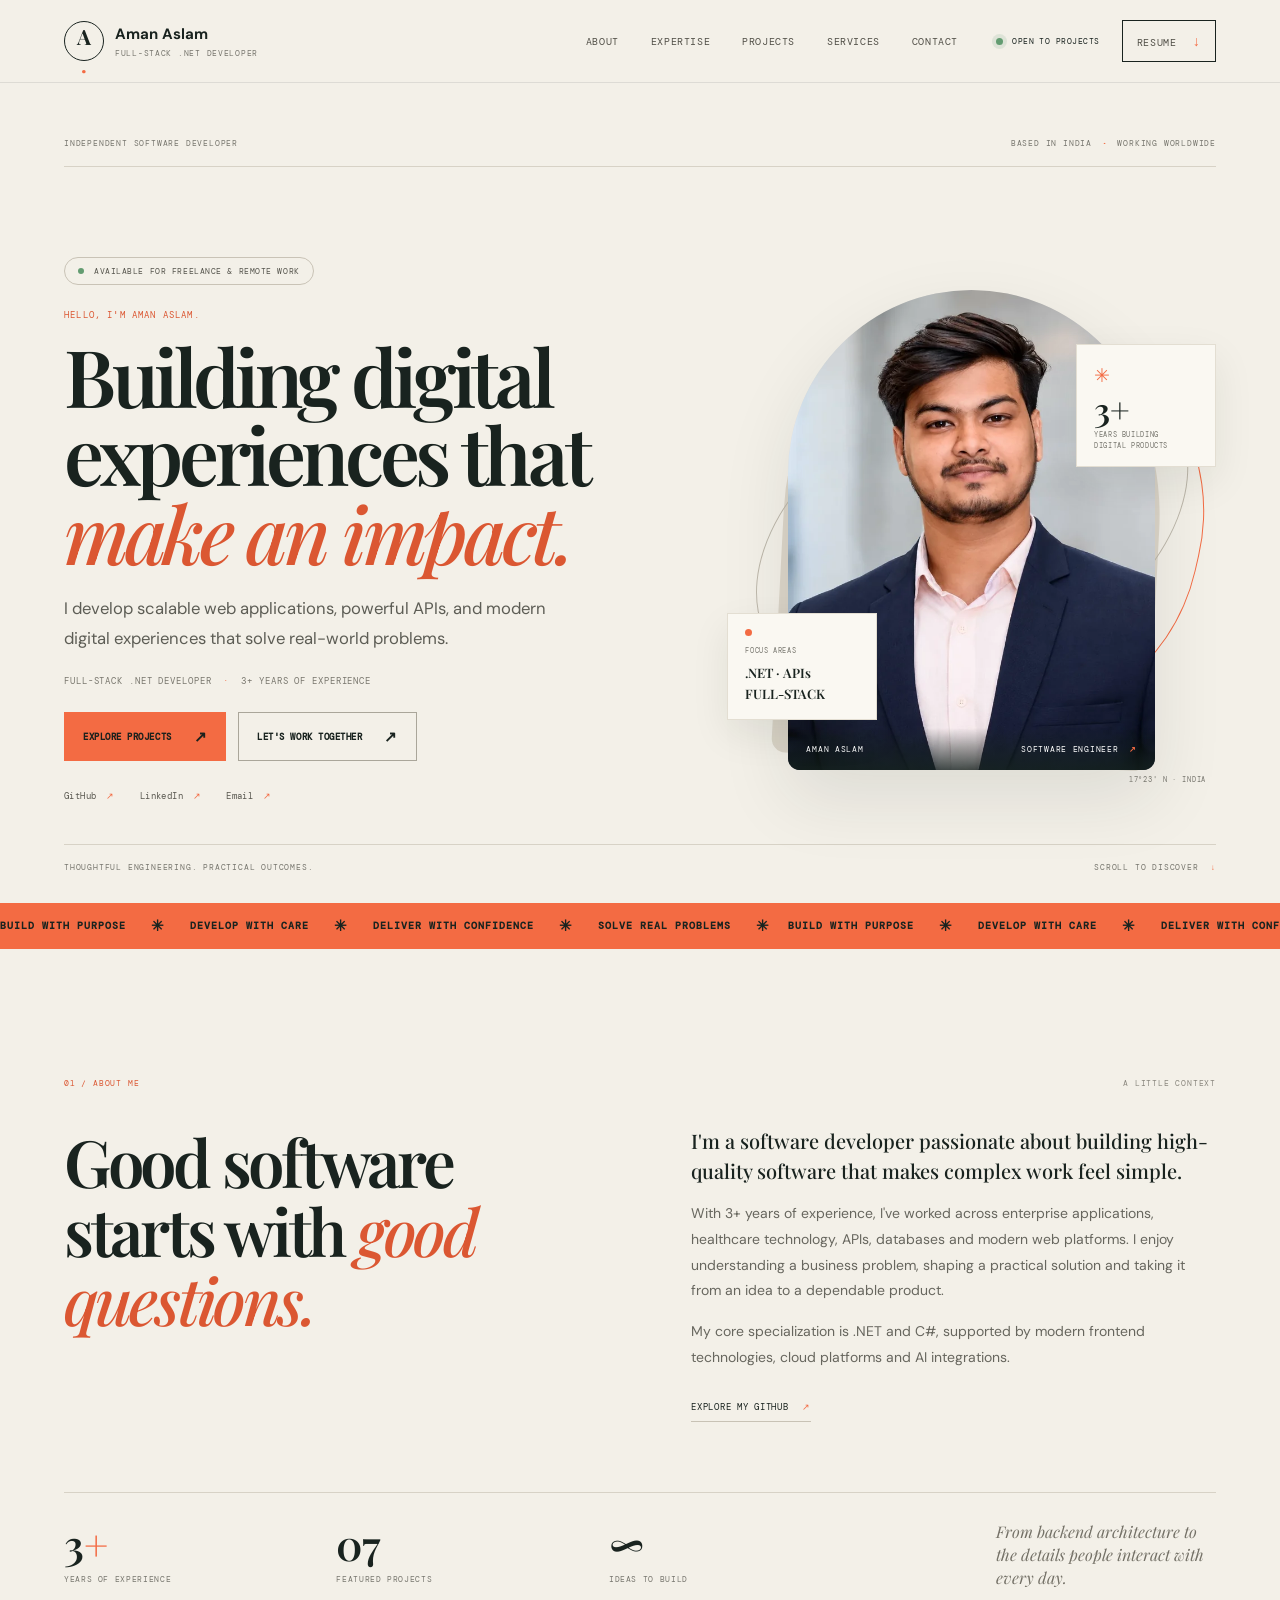
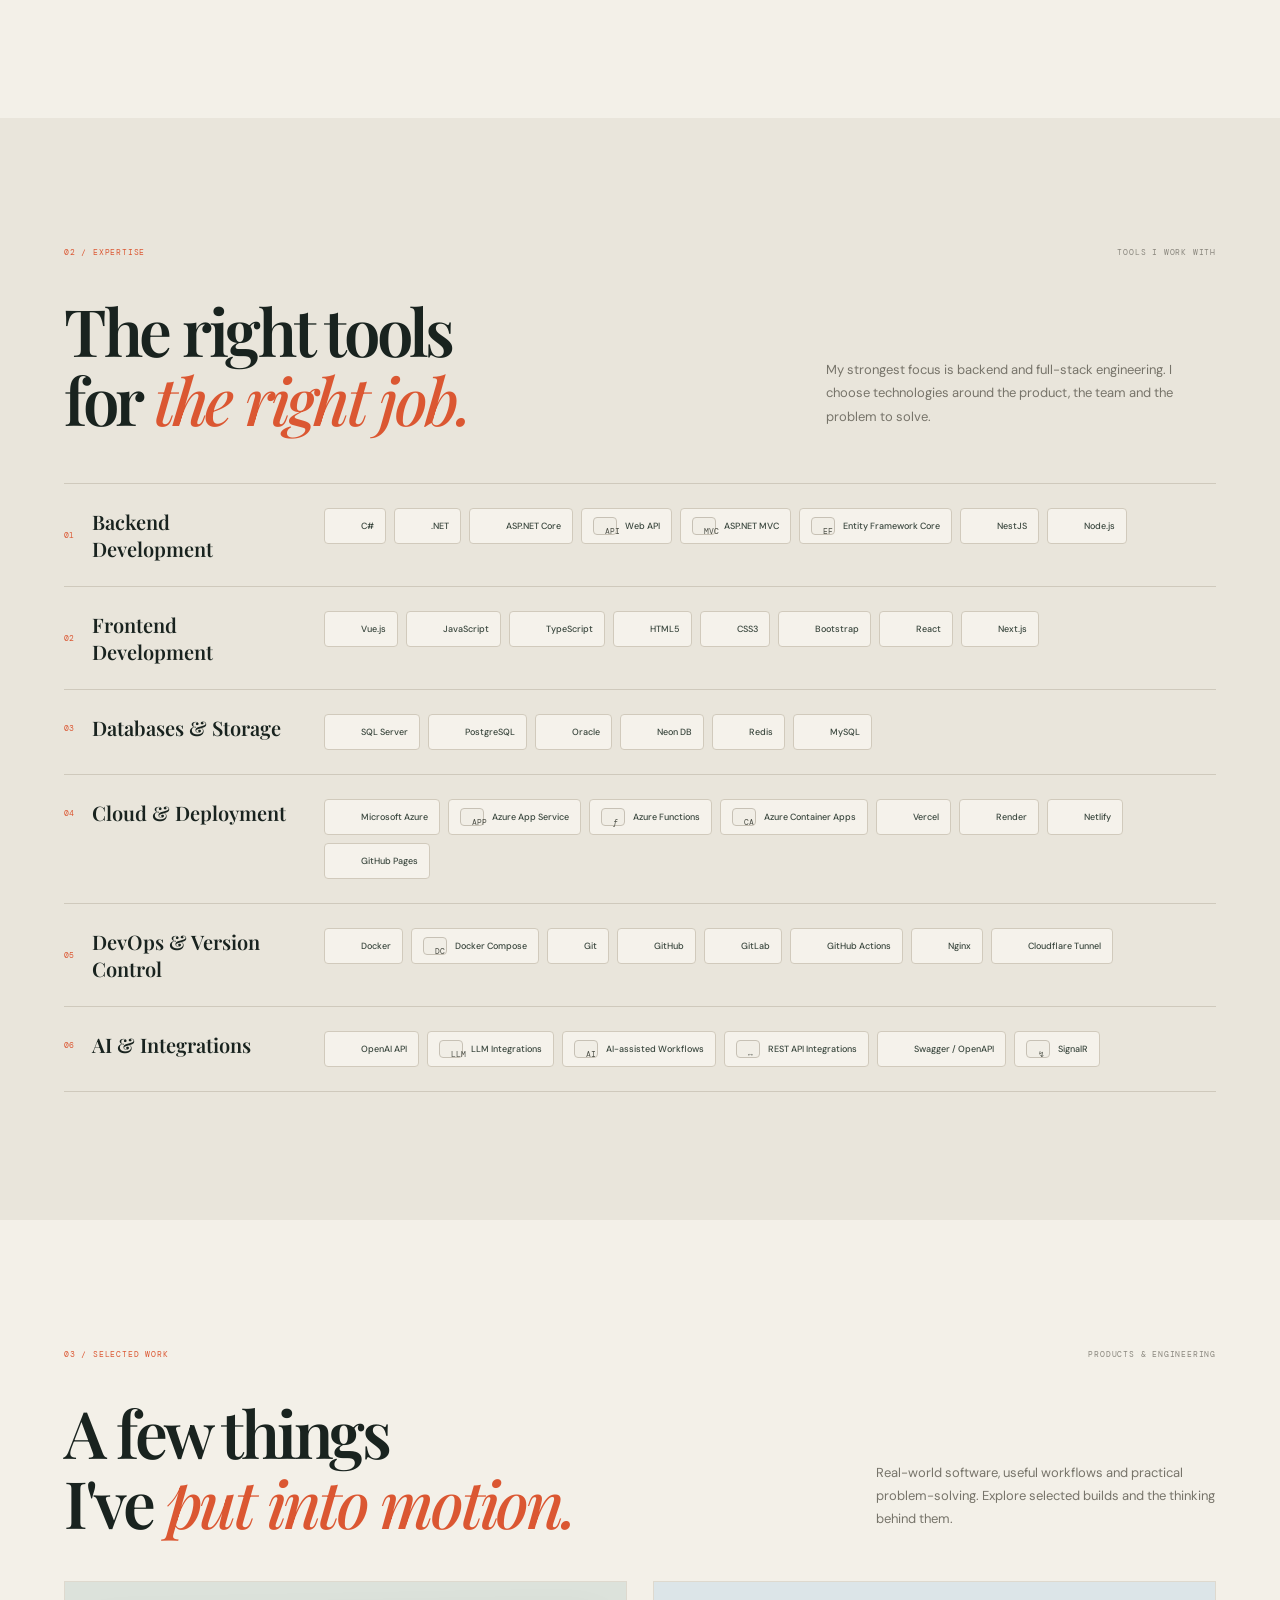
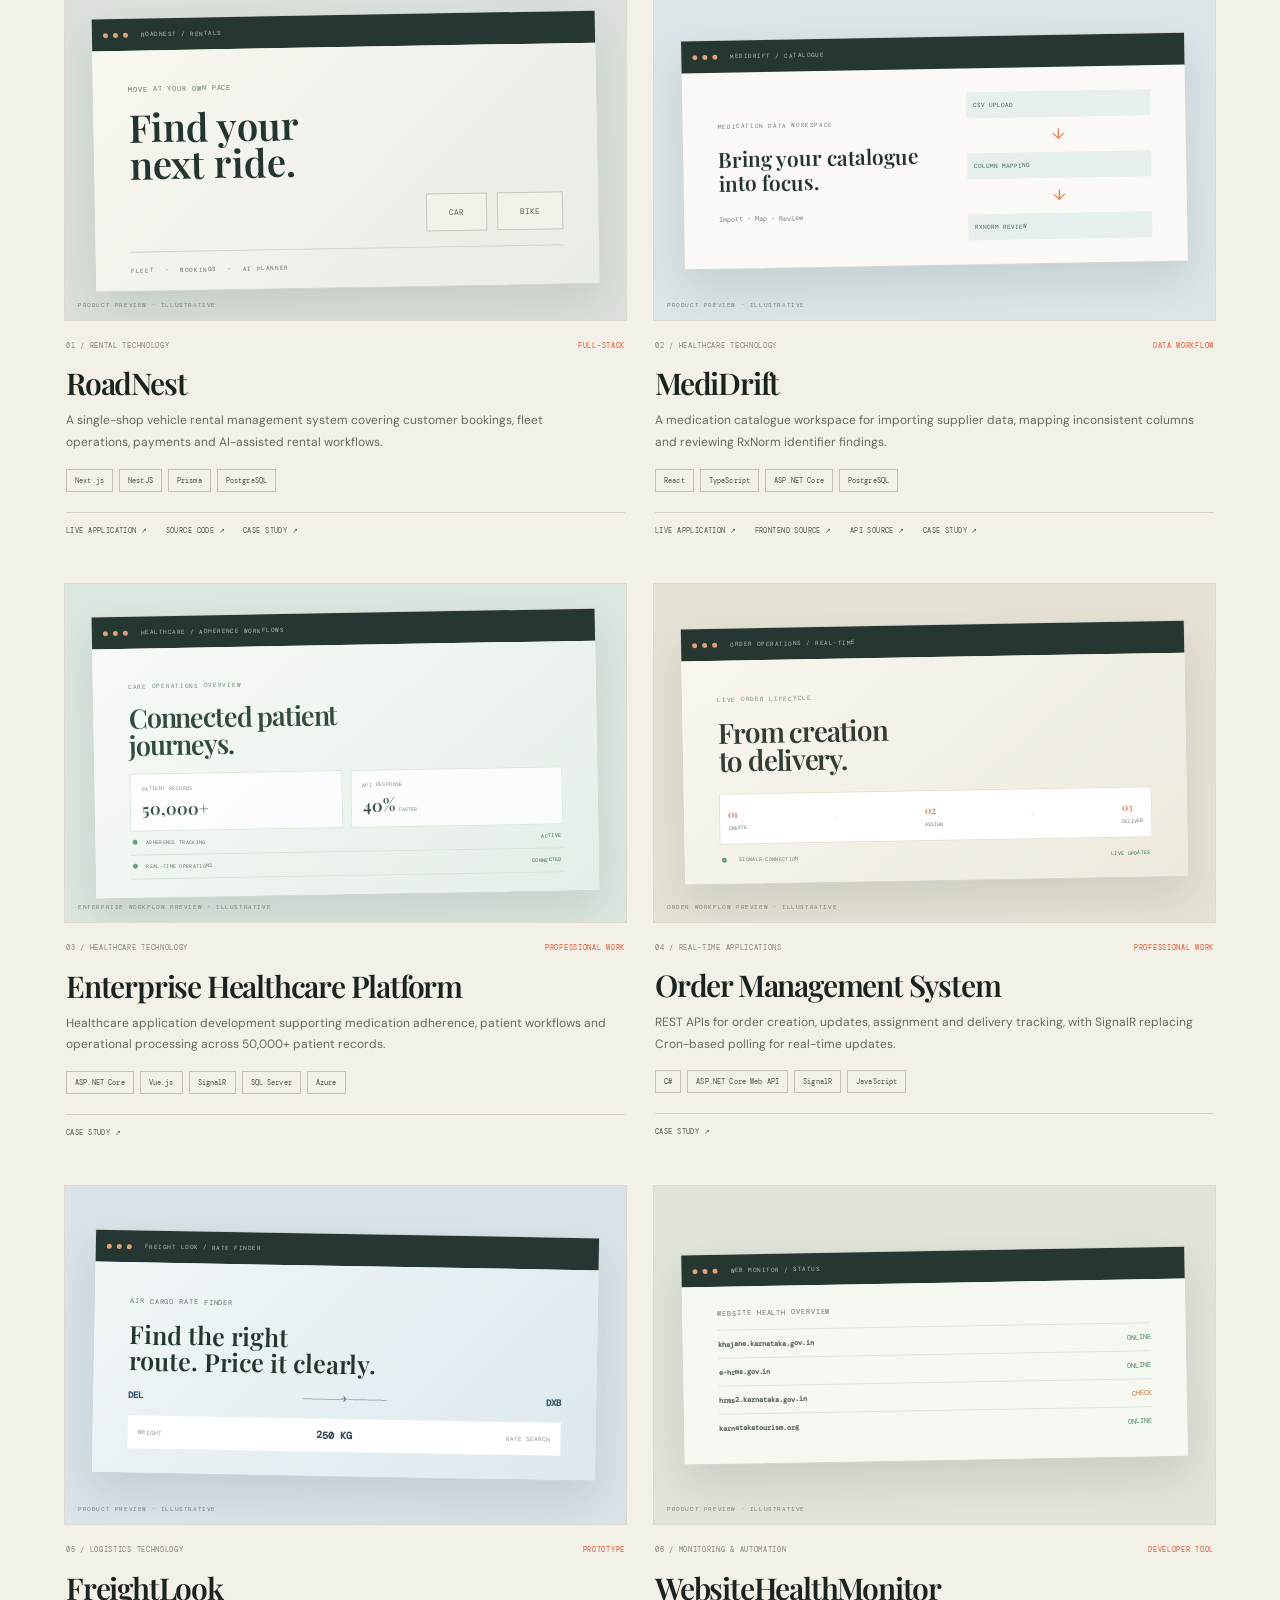
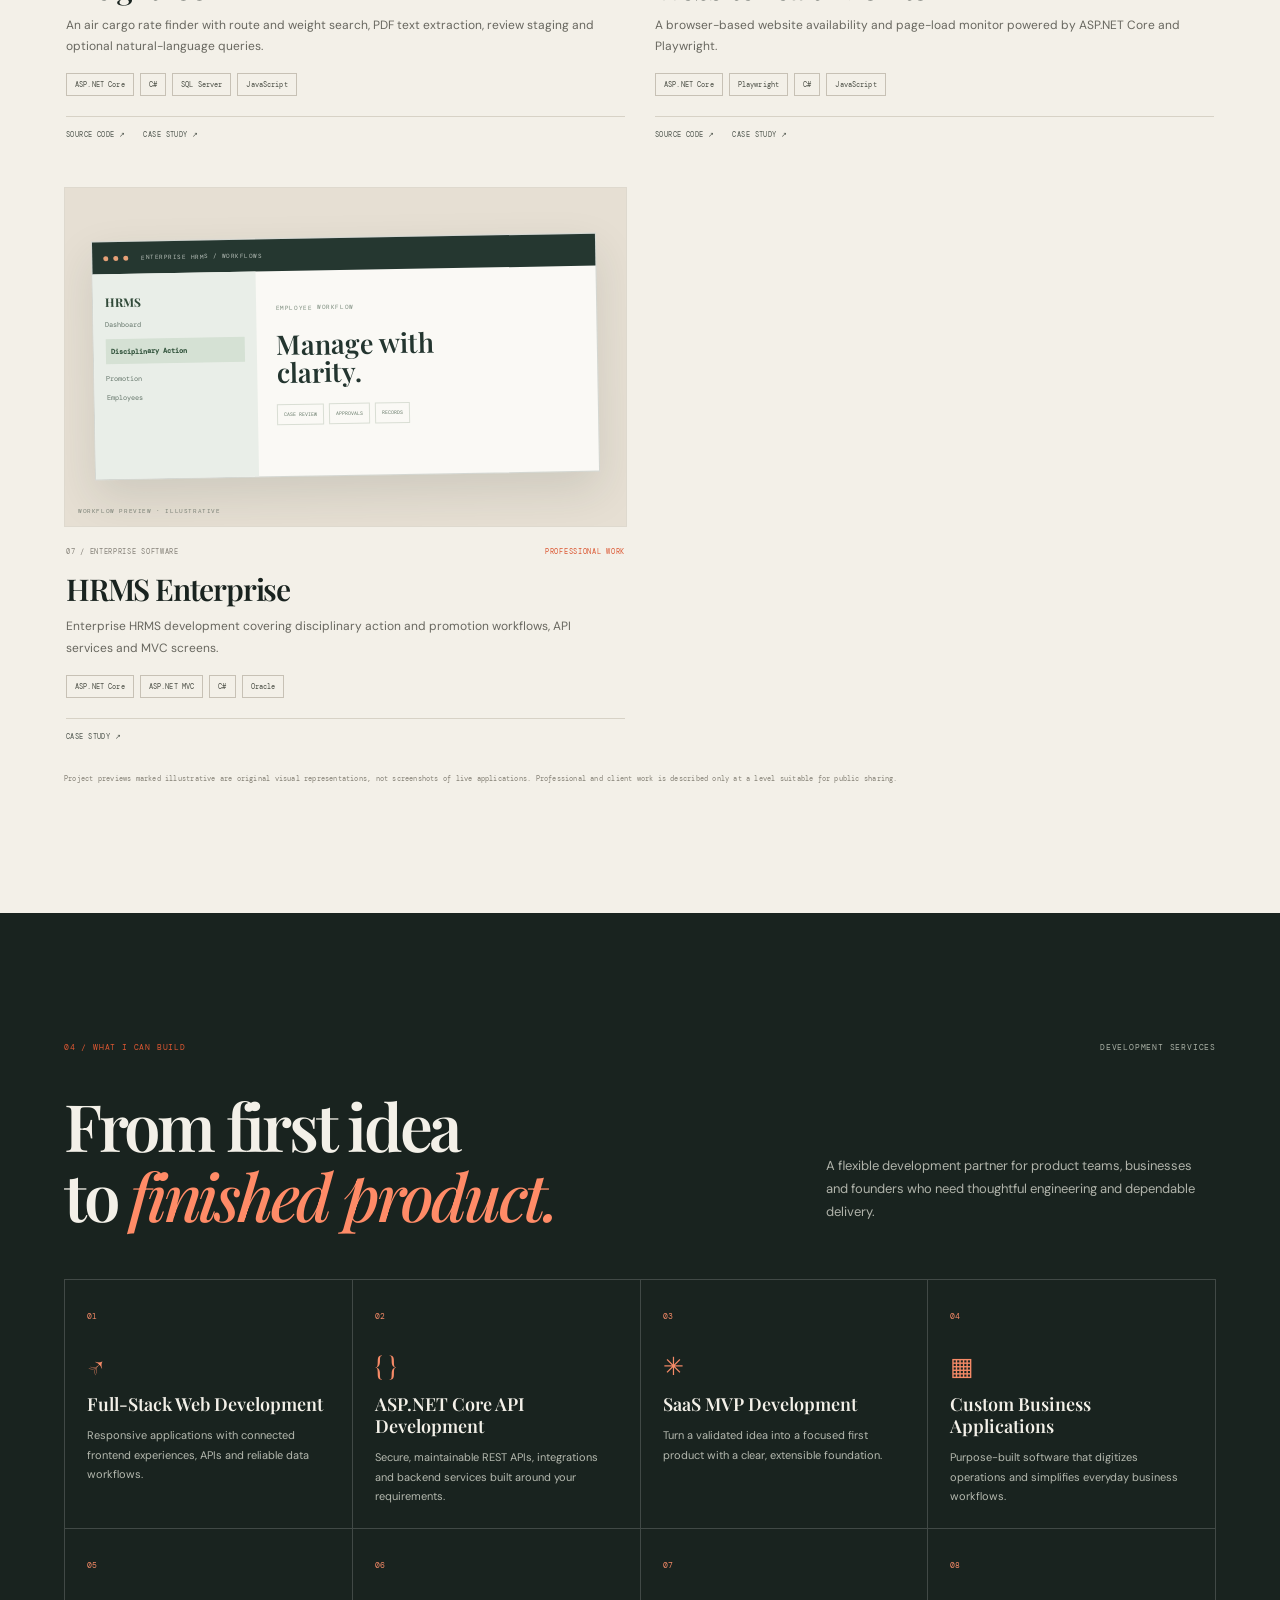
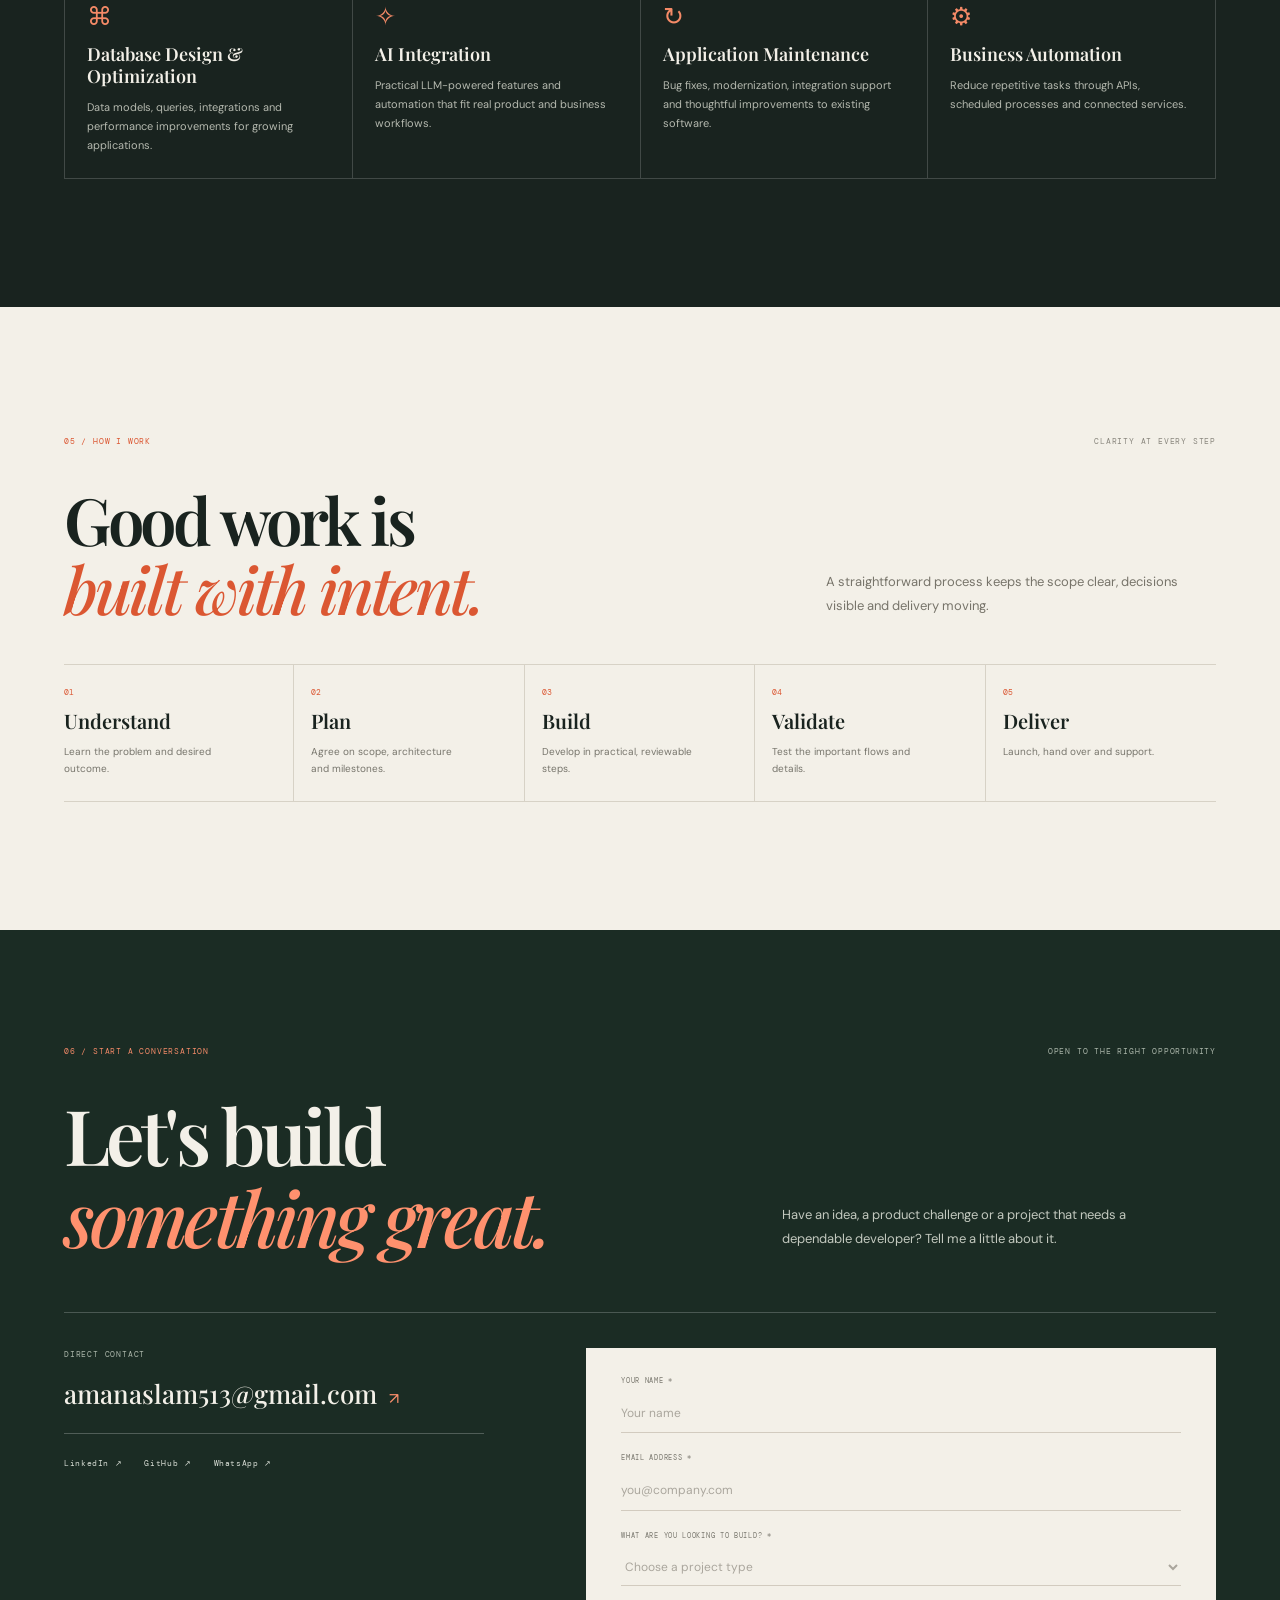
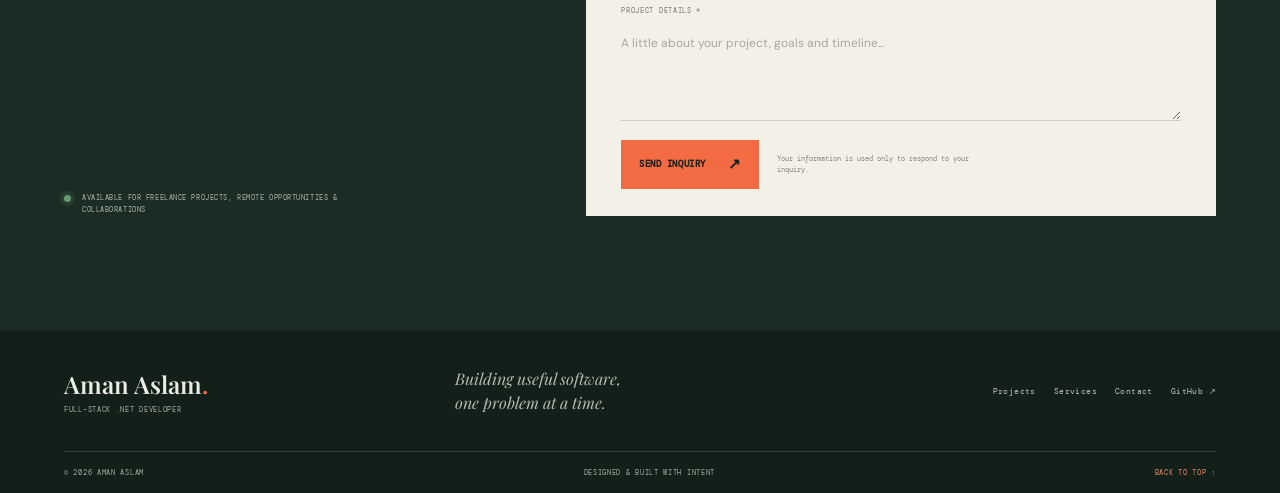
==== commit f1f5a0a0: "feat: redesign portfolio with portrait, projects and technology stack" ====
--- a/index.html
+++ b/index.html
@@ -3,360 +3,328 @@
 <head>
   <meta charset="utf-8">
   <meta name="viewport" content="width=device-width, initial-scale=1">
-  <meta name="theme-color" content="#f5f2ea">
-  <meta name="description" content="Aman Aslam is a freelance full-stack developer and software engineer building business websites, web applications, SaaS products, APIs and AI-enabled solutions for clients worldwide.">
+  <meta name="theme-color" content="#f3f0e8">
+  <meta name="description" content="Aman Aslam is a Full-Stack .NET Developer building scalable web applications, powerful APIs, enterprise software and AI-enabled digital products.">
   <meta name="author" content="Aman Aslam">
   <meta name="robots" content="index,follow,max-image-preview:large">
   <link rel="canonical" href="https://aman-aslam.github.io/portfolio/">
   <meta property="og:type" content="website">
-  <meta property="og:title" content="Aman Aslam® — Freelance Full-Stack Developer">
-  <meta property="og:description" content="I build digital products, not just websites. Full-stack development, custom software and scalable digital experiences.">
+  <meta property="og:title" content="Aman Aslam — Full-Stack .NET Developer">
+  <meta property="og:description" content="Building digital experiences that make an impact. Full-stack development, enterprise software, APIs and AI integration.">
   <meta property="og:url" content="https://aman-aslam.github.io/portfolio/">
+  <meta property="og:image" content="https://aman-aslam.github.io/portfolio/assets/images/aman-aslam-portrait.webp">
   <meta name="twitter:card" content="summary_large_image">
-  <meta name="twitter:title" content="Aman Aslam® — Freelance Full-Stack Developer">
-  <meta name="twitter:description" content="Building digital experiences that move business forward.">
-  <title>Aman Aslam® — Freelance Full-Stack Developer & Software Engineer</title>
-  <link rel="icon" href="data:image/svg+xml,%3Csvg xmlns=%22http://www.w3.org/2000/svg%22 viewBox=%220 0 64 64%22%3E%3Crect width=%2264%22 height=%2264%22 rx=%2214%22 fill=%22%23131519%22/%3E%3Ctext x=%2232%22 y=%2242%22 text-anchor=%22middle%22 font-size=%2234%22 fill=%22%23e59b5d%22 font-family=%22Arial%22%3EA%3C/text%3E%3C/svg%3E" type="image/svg+xml">
+  <meta name="twitter:title" content="Aman Aslam — Full-Stack .NET Developer">
+  <meta name="twitter:description" content="Building digital experiences that make an impact.">
+  <title>Aman Aslam — Full-Stack .NET Developer</title>
+  <link rel="icon" type="image/svg+xml" href="favicon.svg">
   <link rel="preconnect" href="https://fonts.googleapis.com">
   <link rel="preconnect" href="https://fonts.gstatic.com" crossorigin>
-  <link href="https://fonts.googleapis.com/css2?family=DM+Mono:wght@400;500&family=Manrope:wght@400;500;600;700;800&family=Space+Grotesk:wght@400;500;600;700&display=swap" rel="stylesheet">
-  <style>
-:root{--paper:#f5f2ea;--paper-2:#eeebe3;--ink:#171717;--ink-2:#292826;--muted:#74716a;--line:#d9d5cc;--line-dark:rgba(255,255,255,.18);--orange:#ff653b;--orange-dark:#e84e27;--green:#8ab89c;--display:'Space Grotesk',sans-serif;--body:'Manrope',sans-serif;--mono:'DM Mono',monospace;--shell:1240px;--gutter:clamp(22px,4.5vw,64px);--pad:clamp(88px,11vw,154px)}
-*{box-sizing:border-box}html{scroll-behavior:smooth;scroll-padding-top:100px}body{margin:0;background:var(--paper);color:var(--ink);font-family:var(--body);font-size:15px;line-height:1.65;-webkit-font-smoothing:antialiased;overflow-x:hidden}body.menu-open{overflow:hidden}a{color:inherit;text-decoration:none}button,input,textarea,select{font:inherit}button{color:inherit}img,svg{max-width:100%}::selection{background:var(--orange);color:var(--ink)}.container{width:min(100% - (var(--gutter)*2),var(--shell));margin-inline:auto}.section-pad{padding-block:var(--pad)}.skip-link{position:fixed;z-index:10000;top:12px;left:12px;padding:12px 18px;background:var(--ink);color:var(--paper);transform:translateY(-160%)}.skip-link:focus{transform:translateY(0)}:focus-visible{outline:2px solid var(--orange);outline-offset:4px}
-.site-loader{position:fixed;inset:0;z-index:9999;background:var(--ink);color:var(--paper);display:flex;flex-direction:column;justify-content:space-between;padding:28px var(--gutter);transition:opacity .45s ease,visibility .45s ease}.site-loader.is-done{opacity:0;visibility:hidden;pointer-events:none}.loader-top{display:flex;justify-content:space-between;gap:20px;font-family:var(--mono);font-size:10px;letter-spacing:.15em}.loader-bottom{display:grid;grid-template-columns:auto minmax(100px,1fr) auto;align-items:center;gap:22px}.loader-count{font-family:var(--display);font-size:clamp(70px,17vw,190px);line-height:.8;letter-spacing:-.1em;font-weight:600}.loader-track{height:2px;background:#444}.loader-track i{display:block;width:0;height:100%;background:var(--orange)}.loader-bottom>span{font-family:var(--mono);font-size:9px;letter-spacing:.15em;color:#aaa}.scroll-progress{position:fixed;left:0;top:0;z-index:1100;width:100%;height:2px;pointer-events:none}.scroll-progress span{display:block;width:0;height:100%;background:var(--orange)}
-.cursor-dot,.cursor-ring{position:fixed;z-index:1200;left:0;top:0;pointer-events:none;border-radius:50%;opacity:0;transform:translate(-50%,-50%);mix-blend-mode:difference}.cursor-dot{width:5px;height:5px;background:white}.cursor-ring{width:42px;height:42px;border:1px solid rgba(255,255,255,.8);display:grid;place-items:center;color:#fff;transition:width .22s ease,height .22s ease,background .22s ease}.cursor-ring span{font:8px var(--mono);letter-spacing:.1em;opacity:0}.cursor-ring.is-active{width:84px;height:84px;background:var(--orange);border-color:var(--orange)}.cursor-ring.is-active span{opacity:1;color:var(--ink)}
-.site-header{position:sticky;top:0;z-index:100;background:rgba(245,242,234,.9);backdrop-filter:blur(18px);border-bottom:1px solid rgba(23,23,23,.1)}.nav-shell{height:82px;display:flex;align-items:center;gap:42px}.wordmark{font:700 19px var(--display);letter-spacing:-.08em;margin-right:auto}.wordmark span{font:500 9px var(--mono);vertical-align:top;margin-left:3px;letter-spacing:0}.desktop-nav{display:flex;gap:clamp(20px,3vw,42px)}.desktop-nav a{font:10px var(--mono);letter-spacing:.08em;text-transform:uppercase;color:#55524c;position:relative;padding-block:8px}.desktop-nav a:after{content:"";position:absolute;left:0;right:100%;bottom:0;height:1px;background:var(--orange);transition:right .3s ease}.desktop-nav a:hover:after{right:0}.nav-actions{display:flex;align-items:center;gap:25px}.availability{display:inline-flex;align-items:center;gap:8px;font:9px var(--mono);letter-spacing:.07em;white-space:nowrap;color:#514e48}.availability i,.pulse-dot{display:inline-block;width:7px;height:7px;border-radius:100%;background:#6ca77e;box-shadow:0 0 0 4px rgba(108,167,126,.15)}.nav-cta{display:inline-flex;align-items:center;gap:16px;background:var(--orange);padding:13px 16px;font:600 10px var(--mono);letter-spacing:.07em;transition:background .2s,transform .2s}.nav-cta span{font-size:16px}.nav-cta:hover{background:#ff7a57;transform:translateY(-2px)}.menu-toggle{display:none;border:1px solid var(--ink);background:transparent;width:44px;height:42px;padding:12px;gap:6px;flex-direction:column;justify-content:center}.menu-toggle span{height:1px;width:100%;background:var(--ink);transition:transform .25s}.menu-toggle[aria-expanded=true] span:first-child{transform:translateY(3.5px) rotate(45deg)}.menu-toggle[aria-expanded=true] span:last-child{transform:translateY(-3.5px) rotate(-45deg)}.mobile-menu{position:absolute;top:82px;left:0;right:0;background:var(--ink);color:var(--paper);padding:24px var(--gutter) 36px;border-top:1px solid #333}.mobile-menu[hidden]{display:none}.mobile-menu a{display:flex;justify-content:space-between;padding:17px 0;border-bottom:1px solid var(--line-dark);font:600 clamp(20px,6vw,30px) var(--display)}.mobile-menu a span{font:10px var(--mono);color:var(--orange);align-self:center}
-.hero{padding-top:clamp(42px,6vw,82px);padding-bottom:clamp(46px,6vw,72px)}.hero-kicker{display:flex;justify-content:space-between;align-items:center;padding-bottom:22px;border-bottom:1px solid var(--line);gap:16px}.eyebrow,.hero-index,.hero-pretitle,.hero-footnote,.hero-bottom,.section-label,.project-number,.tag-list,.visual-topline,.visual-caption,.work-note,.service-no,.service-tags,.service-detail>a,.stack-column-head,.stack-disclaimer,.process-no,.process-foot,.contact-direct>span,.social-links,.form-row label>span,.message-label>span,.form-status,.footer-links>div>span,.footer-bottom,.footer-marquee,.art-stamp,.art-card small,.art-note,.art-coordinate,.portfolio-screen-label,.portfolio-screen-footer,.product-window-head,.product-window-foot,.medidrift-welcome small,.flow-item small,.flow-item em,.roadnest-top,.roadnest-bottom,.roadnest-status,.vehicle-tile>span{font-family:var(--mono);letter-spacing:.1em}.eyebrow{display:flex;gap:16px;flex-wrap:wrap;font-size:10px}.eyebrow b{font-weight:500}.eyebrow em{font-style:normal;color:var(--muted)}.hero-index{font-size:9px;color:var(--muted)}.hero-grid{display:grid;grid-template-columns:minmax(0,1.22fr) minmax(320px,.78fr);align-items:center;gap:clamp(32px,5vw,75px);padding-top:clamp(54px,7vw,92px);padding-bottom:44px}.hero-pretitle{font-size:10px;color:var(--muted);margin:0 0 24px}.hero-title{font:700 clamp(48px,7.4vw,108px)/.92 var(--display);letter-spacing:-.085em;margin:0 0 30px;text-transform:uppercase}.hero-line{display:block;overflow:hidden;padding-bottom:.07em}.hero-line>span:first-child{display:inline-block;animation:title-rise .9s cubic-bezier(.2,.8,.2,1) both}.hero-line:nth-child(2)>span:first-child{animation-delay:.12s}.hero-line:nth-child(3)>span:first-child{animation-delay:.24s}.hero-line-accent{color:var(--orange);display:flex;align-items:center;gap:16px}.hero-period{font-size:.38em;letter-spacing:-.04em;transform:rotate(0);animation:arrow-pulse 3s ease-in-out infinite}.hero-description{max-width:525px;font-size:clamp(15px,1.3vw,18px);line-height:1.8;color:#55524c;margin:0 0 30px}.hero-actions{display:flex;align-items:center;gap:25px;flex-wrap:wrap}.button{border:0;display:inline-flex;align-items:center;justify-content:space-between;gap:28px;min-height:54px;padding:0 20px;font:600 10px var(--mono);letter-spacing:.08em;cursor:pointer;transition:transform .25s ease,background .25s ease,color .25s ease}.button span{font-size:17px;transition:transform .25s}.button:hover span{transform:translate(3px,-3px)}.button-dark{background:var(--ink);color:white}.button-dark:hover{background:#333}.button-orange{background:var(--orange);color:var(--ink)}.button-orange:hover{background:#ff7a57}.text-link{font:10px var(--mono);letter-spacing:.08em;border-bottom:1px solid var(--line-dark);padding-bottom:7px;color:#3e3b36;transition:color .2s,border-color .2s}.text-link span{font-size:15px;margin-left:8px}.text-link:hover{color:var(--orange-dark);border-color:var(--orange)}.hero-footnote{font-size:9px;display:flex;align-items:center;gap:12px;margin-top:35px;color:var(--muted)}.pulse-dot{width:6px;height:6px;box-shadow:none}
-.hero-art{position:relative;min-height:490px;display:grid;place-items:center;isolation:isolate}.hero-art:before{content:"";position:absolute;width:min(90%,420px);aspect-ratio:1;border-radius:50%;border:1px solid var(--line);z-index:-2}.hero-art:after{content:"";position:absolute;width:min(74%,340px);aspect-ratio:1;border-radius:50%;border:1px dashed #c7c2b8;z-index:-2}.art-orbit{position:absolute;border:1px solid var(--orange);border-radius:50%;width:82%;height:42%;transform:rotate(-42deg);opacity:.72}.orbit-two{width:65%;height:28%;transform:rotate(37deg);border-color:var(--ink)}.art-core{width:138px;height:138px;border-radius:50%;background:var(--orange);display:flex;flex-direction:column;justify-content:center;align-items:center;gap:10px;box-shadow:0 0 0 12px rgba(255,101,59,.08),0 0 0 26px rgba(255,101,59,.04);animation:core-float 5s ease-in-out infinite}.core-cross{font-size:30px;line-height:1}.art-core>span:last-child{font:9px/1.45 var(--mono);letter-spacing:.12em;text-align:center}.art-stamp{position:absolute;top:7%;right:4%;display:flex;align-items:center;gap:10px;font-size:8px}.art-stamp b{color:var(--orange);font-size:16px}.art-card{position:absolute;width:190px;padding:17px;background:#fff;border:1px solid var(--line);box-shadow:0 18px 48px rgba(30,26,20,.08);display:flex;flex-direction:column;gap:10px}.art-card small{font-size:8px;color:var(--muted)}.art-card strong{font:600 19px/1.16 var(--display);letter-spacing:-.05em}.art-card-mark{position:absolute;right:16px;bottom:13px;color:var(--orange);font-size:18px}.art-card-top{top:18%;left:-2%;transform:rotate(-7deg);animation:card-float 6s ease-in-out infinite}.art-card-bottom{right:-2%;bottom:16%;transform:rotate(7deg);animation:card-float 7s ease-in-out infinite reverse}.art-note{position:absolute;font-size:8px;line-height:1.6;color:var(--muted)}.note-left{bottom:18%;left:3%}.note-right{top:24%;right:0;text-align:right}.art-coordinate{position:absolute;bottom:1%;font-size:8px;color:#888278;letter-spacing:.13em}.hero-bottom{display:flex;justify-content:space-between;gap:18px;flex-wrap:wrap;border-top:1px solid var(--line);padding-top:17px;font-size:8px;color:var(--muted)}.hero-bottom b{color:var(--orange-dark);font-weight:500}
-.marquee-band{overflow:hidden;background:var(--orange);color:var(--ink);padding:15px 0}.marquee-track{display:flex;width:max-content;animation:marquee 28s linear infinite}.marquee-track span{font:600 11px var(--mono);letter-spacing:.09em;white-space:nowrap;padding-right:4px}.marquee-track b{font-size:17px;vertical-align:-2px;margin:0 18px}
-.section-heading{display:flex;justify-content:space-between;align-items:end;gap:34px;margin-bottom:64px}.section-label{display:block;font-size:9px;color:var(--orange-dark);margin-bottom:23px}.section-heading h2,.about-copy h2,.why-statement h2,.contact h2{font:700 clamp(40px,6.3vw,82px)/.98 var(--display);letter-spacing:-.08em;margin:0;text-transform:uppercase}.heading-soft{color:#a7a197}.section-heading>p{max-width:335px;color:var(--muted);font-size:13px;line-height:1.8;margin:0 0 4px}.work{padding-top:var(--pad);padding-bottom:var(--pad)}.project{display:grid;grid-template-columns:minmax(0,1.5fr) minmax(260px,.72fr);gap:clamp(28px,5vw,74px);align-items:center;margin-bottom:clamp(80px,11vw,144px)}.project-reverse{grid-template-columns:minmax(260px,.72fr) minmax(0,1.5fr)}.project-reverse .project-visual{order:2}.project-reverse .project-meta{order:1}.project-visual{position:relative;overflow:hidden;min-height:420px;display:grid;place-items:center;padding:30px;isolation:isolate}.project-visual:after{content:"";position:absolute;inset:0;border:1px solid rgba(23,23,23,.08);pointer-events:none;z-index:3}.portfolio-visual{background:#d8d4ca;color:var(--paper)}.portfolio-visual:before{content:"";position:absolute;width:510px;height:510px;border:1px solid rgba(255,255,255,.3);border-radius:50%;right:-170px;top:-190px;z-index:-1}.visual-topline{position:absolute;top:0;left:0;right:0;height:45px;display:flex;align-items:center;justify-content:space-between;padding:0 17px;background:var(--ink);font-size:8px;color:#eee}.visual-topline>span:first-child{font:700 14px var(--display);letter-spacing:-.08em}.visual-window{display:flex;gap:4px}.visual-window i{width:5px;height:5px;border-radius:50%;background:#888}.portfolio-screen{width:100%;height:100%;min-height:350px;position:relative;overflow:hidden;background:#232321;display:flex;flex-direction:column;justify-content:space-between;padding:28px 7%;}.portfolio-screen:before{content:"";position:absolute;width:320px;height:320px;border:1px solid rgba(255,101,59,.48);border-radius:50%;right:-60px;bottom:-180px;box-shadow:0 0 0 30px rgba(255,101,59,.035),0 0 0 65px rgba(255,101,59,.025)}.portfolio-screen-label,.portfolio-screen-footer{font-size:8px;color:#b4b0a7;letter-spacing:.14em}.portfolio-screen-title{font:700 clamp(36px,5vw,72px)/.94 var(--display);letter-spacing:-.08em;position:relative;z-index:1}.portfolio-screen-title i{font-style:normal;color:var(--orange)}.portfolio-screen-footer{display:flex;justify-content:space-between;gap:15px}.portfolio-screen-orb{position:absolute;right:9%;top:22%;width:100px;height:100px;border-radius:50%;background:var(--orange);display:grid;place-items:center;color:var(--ink);font:700 55px var(--display);box-shadow:0 0 0 15px rgba(255,101,59,.08);transform:rotate(9deg)}.portfolio-screen-orb span{font:10px var(--mono);position:absolute;right:20px;top:17px}
-.visual-caption{position:absolute;bottom:0;left:0;right:0;height:32px;display:flex;justify-content:space-between;align-items:center;padding:0 13px;font-size:7px;color:#514e48;background:rgba(245,242,234,.8);z-index:4}.project-meta{display:flex;flex-direction:column;justify-content:space-between;min-height:315px}.project-number{font-size:8px;color:var(--orange-dark)}.project-meta h3{font:700 clamp(34px,4vw,52px)/1 var(--display);letter-spacing:-.07em;margin:17px 0 18px}.project-meta p{font-size:13px;color:#666159;line-height:1.85;margin:0 0 20px;max-width:440px}.tag-list{display:flex;flex-wrap:wrap;gap:6px}.tag-list span{font-size:8px;padding:7px 9px;border:1px solid var(--line);color:#625f58}.project-links{display:flex;flex-direction:column;align-items:flex-start;gap:10px;margin-top:35px}.project-links a{font:9px var(--mono);letter-spacing:.07em;border-bottom:1px solid var(--line);padding:0 0 8px;width:100%;display:flex;justify-content:space-between;gap:12px;transition:color .2s,border-color .2s}.project-links a span{font-size:15px}.project-links a:hover{color:var(--orange-dark);border-color:var(--orange)}.medidrift-visual{background:#dce5e8}.product-window{width:100%;max-width:590px;background:#f8faf9;color:#273b43;box-shadow:0 26px 55px rgba(37,57,61,.14);border:1px solid rgba(48,75,79,.15)}.product-window-head{display:flex;align-items:center;gap:12px;padding:15px 18px;border-bottom:1px solid #e3e9e7;font-size:7px;color:#809096}.mini-brand{font:700 15px var(--display);letter-spacing:-.04em;color:#20363b;margin-right:auto}.mini-brand b{color:#398178}.pilot-pill{font-size:7px;color:#5b887c;background:#e9f3ed;padding:5px 8px}.medidrift-content{padding:25px 7%;display:grid;grid-template-columns:.85fr 1.15fr;gap:24px;align-items:center}.medidrift-welcome small{font-size:7px;color:#60847d}.medidrift-welcome strong{display:block;font:700 clamp(24px,3vw,37px)/1.03 var(--display);letter-spacing:-.06em;margin:12px 0}.medidrift-welcome p{font-size:10px;color:#6e7f7d;line-height:1.7;margin:0}.medidrift-flow{background:#fff;border:1px solid #e4ebe9;padding:14px}.flow-item{display:flex;align-items:center;gap:9px}.flow-icon{width:29px;height:29px;display:grid;place-items:center;background:#f6efdc;color:#a08245;font:8px var(--mono)}.flow-icon-blue{background:#e8eff6;color:#5a79a1;font-size:17px}.flow-icon-green{background:#e9f4ee;color:#4b8b6e;font-size:13px}.flow-item>div{display:flex;flex-direction:column;min-width:0;flex:1}.flow-item b{font-size:9px;color:#34484a}.flow-item small{font-size:6px;letter-spacing:.02em;color:#82908e}.flow-item>i{font-style:normal;color:#92a19e}.flow-item em{font-style:normal;font-size:6px;color:#5f8b7b;background:#edf6f1;padding:5px}.flow-line{height:13px;border-left:1px dashed #c5d4ce;margin:1px 0 1px 14px}.product-window-foot{display:flex;justify-content:space-between;padding:10px 18px;background:#f2f6f4;color:#7c918b;font-size:7px}.roadnest-visual{background:#e8dfd2}.roadnest-board{width:100%;max-width:610px;background:#f7f3ec;color:#252722;box-shadow:0 25px 50px rgba(45,38,29,.15);border:1px solid rgba(44,43,36,.12)}.roadnest-top{display:flex;align-items:center;justify-content:space-between;gap:10px;padding:14px 18px;border-bottom:1px solid #dcd5c9;font-size:6px;color:#716d63}.roadnest-logo{font:700 13px var(--display);color:#252722;letter-spacing:-.04em}.roadnest-logo i{display:inline-grid;place-items:center;width:20px;height:20px;background:var(--orange);font-style:normal;margin-right:5px}.roadnest-status{display:flex;align-items:center;gap:5px;color:#578465}.roadnest-status i{width:5px;height:5px;border-radius:50%;background:#65a87c}.roadnest-main{display:grid;grid-template-columns:.7fr 1.3fr;padding:30px 6%;gap:18px;align-items:center}.roadnest-headline small{font:8px var(--mono);letter-spacing:.08em;color:#a05b38}.roadnest-headline strong{display:block;font:700 clamp(30px,3.5vw,44px)/.94 var(--display);letter-spacing:-.08em;margin:13px 0}.roadnest-headline>span{font-size:9px;color:#7b756b}.vehicle-tiles{display:grid;grid-template-columns:1fr 1fr;gap:10px}.vehicle-tile{background:#e7e3d8;padding:12px;min-height:165px;display:flex;flex-direction:column;justify-content:space-between;position:relative;overflow:hidden}.vehicle-tile>span{font-size:7px;color:#726f67}.vehicle-tile strong{font:600 11px/1.2 var(--display);letter-spacing:-.02em;z-index:1}.vehicle-bike{background:#e4e8df}.car-shape{position:relative;width:115px;height:39px;margin:11px auto 6px;border-radius:30px 36px 7px 7px;background:#cf704d;transform:scale(.78)}.car-shape:before{content:"";position:absolute;left:25px;top:-20px;width:65px;height:28px;border-radius:34px 34px 0 0;background:#cf704d}.car-shape:after{content:"";position:absolute;left:36px;top:-15px;width:42px;height:18px;background:#e4d9c9;border-radius:18px 18px 0 0}.car-shape i,.car-shape b{position:absolute;bottom:-9px;width:20px;height:20px;background:#262724;border:4px solid #b9b4a9;border-radius:50%;z-index:1}.car-shape i{left:17px}.car-shape b{right:17px}.car-shape em{position:absolute;right:2px;top:13px;width:7px;height:5px;background:#f7d9a4}.bike-shape{position:relative;height:65px;width:120px;margin:3px auto 1px}.bike-shape i,.bike-shape b{position:absolute;bottom:4px;width:35px;height:35px;border:4px solid #30352e;border-radius:50%}.bike-shape i{left:2px}.bike-shape b{right:2px}.bike-shape em{position:absolute;left:27px;top:12px;width:63px;height:3px;background:#6d7d60;transform:rotate(-17deg)}.bike-shape span{position:absolute;left:48px;top:14px;width:35px;height:20px;border-top:5px solid #6d7d60;border-radius:50%}.roadnest-bottom{display:flex;gap:23px;padding:11px 18px;background:#272823;color:#d9d4c8;font-size:7px}.roadnest-bottom span:last-child{margin-left:auto;color:var(--orange)}.work-note{display:flex;justify-content:space-between;gap:15px;border-top:1px solid var(--line);padding-top:18px;font-size:8px;color:var(--muted)}.work-note b{color:var(--orange-dark);font-weight:500}
-.services{background:var(--ink);color:var(--paper)}.section-heading-light h2{color:var(--paper)}.section-heading-light h2 span{color:var(--orange)}.section-heading-light>p{color:#aba79e}.section-heading-light .section-label{color:var(--orange)}.service-list{border-top:1px solid var(--line-dark)}.service-item{border-bottom:1px solid var(--line-dark)}.service-trigger{width:100%;display:grid;grid-template-columns:60px minmax(210px,1.2fr) minmax(180px,.8fr) 45px;align-items:center;gap:20px;text-align:left;background:transparent;border:0;padding:28px 0;cursor:pointer}.service-no{font-size:9px;color:var(--orange)}.service-title{font:600 clamp(20px,3vw,34px)/1.1 var(--display);letter-spacing:-.05em;transition:color .2s}.service-summary{font-size:11px;color:#9e9a92}.service-plus{width:36px;height:36px;border:1px solid #5a5954;border-radius:50%;display:grid;place-items:center;font-size:19px;font-weight:300;justify-self:end;transition:transform .25s,background .25s,color .25s}.service-trigger:hover .service-title,.service-trigger[aria-expanded=true] .service-title{color:var(--orange)}.service-trigger[aria-expanded=true] .service-plus{transform:rotate(45deg);background:var(--orange);color:var(--ink);border-color:var(--orange)}.service-detail{padding:0 7% 30px 80px;max-width:800px}.service-detail p{max-width:550px;color:#bcb8b0;font-size:13px;margin:0 0 18px}.service-tags{display:flex;gap:7px;flex-wrap:wrap;margin-bottom:22px}.service-tags span{font-size:8px;color:#d4d0c7;border:1px solid #44443f;padding:7px 9px}.service-detail>a{font-size:8px;color:var(--orange)}
-.stack-section{background:#ebe7de}.stack-intro{display:flex;gap:25px;align-items:flex-start;background:var(--ink);color:var(--paper);padding:27px 32px;margin-bottom:55px}.stack-intro-mark{font:700 44px var(--display);color:var(--orange);line-height:1}.stack-intro strong{font:600 18px var(--display)}.stack-intro p{font-size:12px;color:#aaa69d;max-width:700px;margin:7px 0 0}.stack-columns{display:grid;grid-template-columns:1fr 1fr;gap:40px}.stack-column{padding-top:18px;border-top:2px solid var(--ink)}.stack-column-alt{border-color:var(--orange)}.stack-column-head{display:flex;justify-content:space-between;font-size:8px;color:#6a665f}.stack-column-head i{font-style:normal;color:var(--orange-dark)}.stack-column h3{font:600 clamp(21px,2.4vw,30px)/1.18 var(--display);letter-spacing:-.05em;margin:28px 0}.tech-cloud{display:flex;flex-wrap:wrap;gap:8px}.tech-cloud span{background:var(--ink);color:var(--paper);font:10px var(--mono);padding:10px 12px;transition:transform .2s,background .2s}.tech-cloud span:hover{transform:translateY(-3px);background:#444}.tech-cloud-alt span{background:transparent;border:1px solid #c8c2b8;color:#4e4a43}.tech-cloud-alt span:hover{border-color:var(--orange);background:var(--orange)}.stack-disclaimer{max-width:850px;margin:30px 0 0;color:#78736b;font-size:8px;line-height:1.8;letter-spacing:.02em}
-.about{background:var(--paper)}.about-grid{display:grid;grid-template-columns:.85fr 1.15fr;gap:clamp(50px,9vw,130px);align-items:center}.about-visual{position:relative;min-height:500px;display:grid;place-items:center}.about-frame{width:82%;height:420px;background:var(--orange);position:relative;display:flex;align-items:center;justify-content:center;overflow:hidden}.about-frame:before,.about-frame:after{content:"";position:absolute;border:1px solid rgba(23,23,23,.35);border-radius:50%;width:410px;height:410px}.about-frame:after{width:300px;height:300px;border-style:dashed}.about-monogram{font:700 clamp(110px,19vw,230px)/1 var(--display);letter-spacing:-.13em;color:var(--ink);transform:translateX(-10px);z-index:1}.about-monogram span{font:13px var(--mono);vertical-align:top;letter-spacing:0}.about-frame-bottom{position:absolute;left:20px;right:20px;bottom:15px;display:flex;justify-content:space-between;gap:10px;font:8px var(--mono);letter-spacing:.08em;z-index:2}.about-side-note{position:absolute;right:-3px;bottom:26px;background:var(--ink);color:var(--paper);font:9px/1.55 var(--mono);letter-spacing:.06em;padding:13px 16px;transform:rotate(3deg)}.about-copy h2{font-size:clamp(35px,5vw,62px);margin-bottom:26px}.about-copy h2 span{color:var(--orange-dark)}.about-copy>p{color:#666159;font-size:13px;line-height:1.9;max-width:660px;margin:0 0 16px}.about-copy .about-lead{font-size:16px;color:var(--ink);line-height:1.7}.about-facts{display:flex;gap:clamp(20px,4vw,55px);border-top:1px solid var(--line);border-bottom:1px solid var(--line);padding:21px 0;margin:32px 0}.about-facts div{display:flex;flex-direction:column}.about-facts strong{font:700 30px var(--display);letter-spacing:-.08em;color:var(--orange-dark)}.about-facts span{font:8px var(--mono);color:var(--muted);letter-spacing:.08em}.about-link{display:inline-block}
-.approach{background:#e9e5dc}.process-grid{display:grid;grid-template-columns:repeat(3,1fr);border-top:1px solid #cfc9bf;border-left:1px solid #cfc9bf}.process-step{min-height:260px;padding:25px 25px 22px;border-right:1px solid #cfc9bf;border-bottom:1px solid #cfc9bf;position:relative;display:flex;flex-direction:column}.process-no{font-size:8px;color:var(--orange-dark)}.process-symbol{font:32px var(--display);color:#bdb6aa;margin:28px 0 18px}.process-step h3{font:600 22px var(--display);letter-spacing:-.04em;margin-bottom:8px}.process-step p{font-size:11px;color:#706b62;line-height:1.75;margin:0 0 24px}.process-foot{font-size:7px;color:#999287;margin-top:auto}.process-step:after{content:"";position:absolute;top:0;left:0;width:0;height:2px;background:var(--orange);transition:width .4s}.process-step:hover:after{width:100%}
-.why{background:var(--orange);color:var(--ink)}.why-grid{display:grid;grid-template-columns:.9fr 1.1fr;gap:clamp(45px,9vw,130px)}.why-statement .section-label{color:#6f301e}.why-statement h2{font-size:clamp(42px,6.2vw,80px)}.why-statement h2 span{color:#8e3b24}.why-content{padding-top:15px}.why-lead{font:600 18px/1.5 var(--display);letter-spacing:-.03em;max-width:400px;margin:0 0 30px}.why-list{border-top:1px solid rgba(23,23,23,.25)}.why-list>div{display:grid;grid-template-columns:34px 1fr;gap:16px;border-bottom:1px solid rgba(23,23,23,.25);padding:15px 0}.why-list b{font:9px var(--mono);color:#91402a;padding-top:3px}.why-list span{display:flex;flex-direction:column}.why-list strong{font-size:12px}.why-list small{font-size:10px;color:#794632;margin-top:3px}
-.engagement{background:var(--paper)}.engagement-list{border-top:1px solid var(--line)}.engagement-list>div{display:grid;grid-template-columns:45px minmax(200px,1fr) minmax(180px,.75fr) 25px;gap:20px;align-items:center;padding:20px 0;border-bottom:1px solid var(--line);transition:padding .25s}.engagement-list>div:hover{padding-inline:12px;background:#eeebe4}.engagement-list span{font:9px var(--mono);color:var(--orange-dark)}.engagement-list strong{font:600 19px var(--display);letter-spacing:-.04em}.engagement-list small{font-size:10px;color:var(--muted)}.engagement-list b{font-size:17px;font-weight:400;text-align:right;color:var(--orange-dark)}.build{background:var(--ink);color:var(--paper)}.build .section-heading h2{color:var(--paper)}.build .section-heading .heading-soft{color:#77746d}.build .section-heading>p{color:#a7a39b}.build .section-label{color:var(--orange)}.build-grid{display:grid;grid-template-columns:repeat(3,1fr);border-top:1px solid var(--line-dark);border-left:1px solid var(--line-dark)}.build-grid>div{min-height:170px;padding:21px;display:flex;flex-direction:column;border-right:1px solid var(--line-dark);border-bottom:1px solid var(--line-dark);position:relative;transition:background .25s}.build-grid>div:hover{background:#262622}.build-grid span{font:8px var(--mono);color:var(--orange)}.build-grid strong{font:600 20px/1.2 var(--display);letter-spacing:-.04em;margin-top:auto}.build-grid i{position:absolute;right:20px;top:18px;font-style:normal;color:#79776e}.no-testimonials{font:8px var(--mono);letter-spacing:.03em;color:#8f8c83;margin:18px 0 0}
-.contact{background:#e8e4dc}.contact-head{max-width:920px;margin-bottom:60px}.contact-head .section-label{color:var(--orange-dark)}.contact-head-row{display:flex;justify-content:space-between;align-items:center;gap:35px}.contact h2{font-size:clamp(54px,9vw,118px)}.contact h2 span{color:var(--orange-dark)}.contact-head>p{max-width:540px;color:#68645d;font-size:13px;line-height:1.8;margin:25px 0 0}.contact-orbit{width:112px;height:112px;flex:0 0 112px;border:1px solid #bbb4a8;border-radius:50%;display:grid;place-items:center;position:relative;transform:rotate(12deg)}.contact-orbit:before{content:"";position:absolute;inset:10px;border:1px dashed #bdb6ab;border-radius:50%}.contact-orbit span{font:8px/1.4 var(--mono);text-align:center;letter-spacing:.1em}.contact-orbit b{position:absolute;right:-3px;top:5px;background:var(--orange);width:29px;height:29px;display:grid;place-items:center;border-radius:50%;font-weight:400}.contact-grid{display:grid;grid-template-columns:.72fr 1.28fr;gap:clamp(38px,7vw,90px)}.contact-details{padding-top:3px}.contact-direct{padding:0 0 23px;margin-bottom:22px;border-bottom:1px solid #c9c3b8}.contact-direct>span{display:block;color:#898278;font-size:8px;margin-bottom:9px}.contact-direct>a{font:600 16px var(--display);letter-spacing:-.03em;overflow-wrap:anywhere}.contact-direct>a b{font-size:15px;margin-left:8px;color:var(--orange-dark)}.social-links{display:flex;gap:23px;font-size:9px}.social-links a:hover{color:var(--orange-dark)}.contact-note{display:flex;align-items:center;gap:13px;max-width:290px;font:8px/1.6 var(--mono);color:#847e73}.contact-note i{width:7px;height:7px;border-radius:50%;background:#65a47d;flex:0 0 7px}.inquiry-form{padding:32px;background:#f5f2ea;border:1px solid #d5d0c6}.form-row{display:grid;grid-template-columns:1fr 1fr;gap:20px;margin-bottom:23px}.form-row label,.message-label{display:block;min-width:0}.form-row label>span,.message-label>span{display:block;font-size:8px;color:#898278;margin-bottom:9px}.form-row input,.form-row select,.message-label textarea{width:100%;border:0;border-bottom:1px solid #cfc8bc;background:transparent;padding:9px 0;color:var(--ink);border-radius:0;font-size:12px;outline:none;transition:border-color .2s}.form-row input:focus,.form-row select:focus,.message-label textarea:focus{border-color:var(--orange-dark)}.form-row input::placeholder,.message-label textarea::placeholder{color:#aba59a}.form-row select{appearance:none;background-image:url("data:image/svg+xml,%3Csvg xmlns='http://www.w3.org/2000/svg' width='12' height='12' viewBox='0 0 12 12'%3E%3Cpath d='m2 4 4 4 4-4' fill='none' stroke='%2374716a' stroke-width='1.2'/%3E%3C/svg%3E");background-position:right center;background-repeat:no-repeat;padding-right:18px}.form-row select:invalid{color:#aba59a}.message-label textarea{resize:vertical;min-height:105px;line-height:1.6}.honey-field{position:absolute!important;left:-9999px!important;width:1px;height:1px;overflow:hidden}.form-submit-row{display:flex;align-items:center;gap:20px;margin-top:24px;flex-wrap:wrap}.form-submit-row button:disabled{opacity:.55;cursor:wait}.form-status{font-size:8px;letter-spacing:0;color:#8b857b;max-width:240px;line-height:1.6;margin:0}.form-status[data-state=success]{color:#3e7959}.form-status[data-state=error]{color:#a83d2d}
-.site-footer{background:var(--ink);color:var(--paper);padding-bottom:23px}.footer-marquee{overflow:hidden;border-bottom:1px solid var(--line-dark);padding:18px 0}.footer-marquee>div{display:flex;width:max-content;animation:marquee 30s linear infinite}.footer-marquee span{font:600 11px var(--mono);white-space:nowrap;letter-spacing:.1em;padding-right:10px}.footer-marquee b{color:var(--orange);font-size:16px;margin:0 15px}.footer-main{display:flex;justify-content:space-between;gap:30px;padding:50px 0 56px}.footer-brand>a{font:700 clamp(34px,6vw,65px) var(--display);letter-spacing:-.09em}.footer-brand>a span{font:12px var(--mono);vertical-align:top;letter-spacing:0;margin-left:5px}.footer-brand p{font-size:11px;color:#a19d94;line-height:1.8}.footer-links{display:flex;gap:clamp(35px,7vw,90px)}.footer-links>div{display:flex;flex-direction:column;gap:9px}.footer-links>div>span{font-size:8px;color:var(--orange);margin-bottom:5px}.footer-links a{font-size:11px;color:#c9c5bc;transition:color .2s}.footer-links a:hover{color:var(--orange)}.footer-bottom{display:flex;justify-content:space-between;gap:15px;flex-wrap:wrap;border-top:1px solid var(--line-dark);padding-top:17px;font-size:8px;color:#79776e}.footer-bottom a{color:var(--paper)}.footer-bottom a:hover{color:var(--orange)}
-.reveal{opacity:0;transform:translateY(28px);transition:opacity .75s cubic-bezier(.2,.7,.2,1),transform .75s cubic-bezier(.2,.7,.2,1)}.reveal.is-visible{opacity:1;transform:translateY(0)}.project-visual .portfolio-screen-orb{transition:transform .7s cubic-bezier(.2,.7,.2,1)}.project:hover .portfolio-screen-orb{transform:rotate(22deg) scale(1.06)}.project-visual .product-window,.project-visual .roadnest-board{transition:transform .7s cubic-bezier(.2,.7,.2,1)}.project:hover .product-window{transform:translateY(-5px) rotate(-.5deg)}.project:hover .roadnest-board{transform:translateY(-5px) rotate(.5deg)}
-@keyframes title-rise{from{transform:translateY(110%)}to{transform:translateY(0)}}@keyframes arrow-pulse{0%,100%{transform:translate(0,0)}50%{transform:translate(7px,-6px)}}@keyframes core-float{0%,100%{transform:translateY(0) rotate(-8deg)}50%{transform:translateY(-12px) rotate(3deg)}}@keyframes card-float{0%,100%{translate:0 0}50%{translate:0 -10px}}@keyframes marquee{to{transform:translateX(-50%)}}
-@media(max-width:1040px){.nav-shell{gap:24px}.availability{display:none}.hero-grid{grid-template-columns:minmax(0,1.15fr) minmax(280px,.85fr)}.hero-art{min-height:410px}.art-card{width:165px}.project{grid-template-columns:minmax(0,1.25fr) minmax(250px,.75fr);gap:35px}.project-reverse{grid-template-columns:minmax(250px,.75fr) minmax(0,1.25fr)}.project-visual{min-height:365px;padding:22px}.portfolio-screen{min-height:315px}.about-grid{gap:50px}.about-visual{min-height:440px}.about-frame{height:380px}}
-@media(max-width:800px){:root{--pad:88px}.desktop-nav,.nav-actions{display:none}.nav-shell{height:72px}.menu-toggle{display:flex}.mobile-menu{top:72px}.hero-grid{grid-template-columns:1fr;gap:30px;padding-top:54px}.hero-title{font-size:clamp(58px,11vw,96px)}.hero-art{min-height:430px;width:min(100%,560px);margin:0 auto}.hero-bottom span:last-child{display:none}.section-heading{align-items:start;flex-direction:column;margin-bottom:45px;gap:20px}.section-heading>p{max-width:530px}.project,.project-reverse{grid-template-columns:1fr;gap:26px;margin-bottom:82px}.project-reverse .project-visual,.project-reverse .project-meta{order:initial}.project-visual{min-height:430px}.project-meta{min-height:unset}.project-links{margin-top:25px}.service-trigger{grid-template-columns:34px minmax(170px,1fr) 38px}.service-summary{display:none}.service-detail{padding-left:54px}.stack-columns{gap:24px}.about-grid{grid-template-columns:1fr;gap:45px}.about-visual{min-height:420px}.about-frame{width:70%;height:380px}.about-side-note{right:10%}.why-grid{grid-template-columns:1fr;gap:45px}.contact-grid{grid-template-columns:1fr;gap:35px}.contact-details{display:grid;grid-template-columns:1fr 1fr;gap:15px 25px}.contact-note{grid-column:span 2}.process-grid{grid-template-columns:repeat(2,1fr)}.build-grid{grid-template-columns:repeat(2,1fr)}}
-@media(max-width:560px){:root{--gutter:19px;--pad:72px}.hero-kicker{align-items:flex-start}.eyebrow{display:block;line-height:1.8}.eyebrow em{display:block}.hero-index{font-size:7px;white-space:nowrap}.hero-title{font-size:clamp(47px,12vw,69px);letter-spacing:-.09em}.hero-description{font-size:14px}.hero-actions{align-items:flex-start;flex-direction:column;gap:18px}.hero-art{min-height:350px}.art-core{width:110px;height:110px}.art-card{width:137px;padding:12px}.art-card strong{font-size:16px}.art-card-top{left:0;top:15%}.art-card-bottom{right:0;bottom:13%}.art-stamp{top:0;right:2%}.art-note{font-size:7px}.note-left{left:0;bottom:12%}.note-right{right:0;top:20%}.hero-bottom{font-size:7px}.marquee-band{padding:12px 0}.section-heading h2{font-size:clamp(39px,10vw,60px)}.project-visual{min-height:315px;padding:15px}.portfolio-screen{min-height:280px;padding:22px 6%}.portfolio-screen-title{font-size:clamp(36px,10vw,56px)}.portfolio-screen-orb{width:75px;height:75px;font-size:40px;right:6%;top:27%}.visual-topline{padding:0 10px;font-size:6px}.visual-caption{font-size:6px;padding:0 8px}.medidrift-content{grid-template-columns:1fr;padding:15px 6%;gap:15px}.medidrift-welcome strong{font-size:26px}.medidrift-welcome p{max-width:240px}.product-window-head{font-size:5px;padding:11px}.product-window-foot{font-size:5px;padding:8px 11px}.roadnest-main{grid-template-columns:.65fr 1.35fr;padding:18px 4%;gap:9px}.roadnest-headline strong{font-size:32px}.roadnest-headline small{font-size:6px}.vehicle-tile{padding:8px;min-height:140px}.vehicle-tile strong{font-size:9px}.roadnest-top{font-size:5px;padding:11px 9px}.roadnest-status{display:none}.roadnest-bottom{gap:10px;padding:9px;font-size:5px}.project-meta h3{font-size:39px}.work-note{flex-direction:column;line-height:1.7}.service-trigger{grid-template-columns:28px 1fr 32px;gap:10px;padding:22px 0}.service-title{font-size:21px}.service-detail{padding:0 0 24px 38px}.service-detail p{font-size:12px}.stack-intro{padding:22px 18px;gap:15px}.stack-intro-mark{font-size:35px}.stack-intro strong{font-size:16px}.stack-columns{grid-template-columns:1fr;gap:35px}.stack-column h3{margin:20px 0}.tech-cloud span{font-size:9px;padding:8px 10px}.about-visual{min-height:340px}.about-frame{height:315px;width:76%}.about-monogram{font-size:150px}.about-side-note{right:1%;bottom:10px}.about-facts{gap:18px}.about-facts strong{font-size:25px}.about-facts span{font-size:7px}.process-grid{grid-template-columns:1fr 1fr}.process-step{padding:16px;min-height:245px}.process-symbol{margin:23px 0 16px}.process-step h3{font-size:18px}.process-step p{font-size:10px}.process-foot{font-size:6px}.why-statement h2{font-size:clamp(43px,12vw,64px)}.engagement-list>div{grid-template-columns:26px 1fr 20px;gap:10px;padding:17px 0}.engagement-list strong{font-size:15px}.engagement-list small{grid-column:2;font-size:9px}.engagement-list b{grid-column:3;grid-row:1/3}.build-grid>div{min-height:140px;padding:15px}.build-grid strong{font-size:16px}.contact-head-row{align-items:flex-start}.contact h2{font-size:clamp(48px,12vw,76px)}.contact-orbit{width:75px;height:75px;flex-basis:75px;margin-top:8px}.contact-orbit span{font-size:6px}.contact-orbit b{width:23px;height:23px;font-size:12px}.contact-details{grid-template-columns:1fr}.contact-note{grid-column:auto}.contact-direct{margin-bottom:12px;padding-bottom:16px}.inquiry-form{padding:22px 17px}.form-row{grid-template-columns:1fr;gap:17px;margin-bottom:17px}.form-submit-row{align-items:flex-start;flex-direction:column;gap:11px}.footer-main{flex-direction:column;padding:38px 0}.footer-links{justify-content:flex-start;gap:55px}.footer-bottom{font-size:7px}.footer-bottom span:nth-child(2){display:none}}
-@media(prefers-reduced-motion:reduce){html{scroll-behavior:auto}*,*:before,*:after{animation-duration:.01ms!important;animation-iteration-count:1!important;transition-duration:.01ms!important;scroll-behavior:auto!important}.site-loader{display:none}.reveal{opacity:1;transform:none}.hero-line>span:first-child{animation:none}}
-
-
-.hrms-visual{background:#dedfd6}.hrms-board{width:100%;max-width:610px;background:#f8f8f3;color:#27302b;border:1px solid rgba(37,48,43,.12);box-shadow:0 25px 55px rgba(36,43,36,.13)}.hrms-head,.hrms-foot{display:flex;justify-content:space-between;align-items:center;gap:12px;padding:14px 18px;font:7px var(--mono);letter-spacing:.1em;color:#69766c;border-bottom:1px solid #e1e5dc}.hrms-head span:first-child{font-weight:600;color:#35483a}.hrms-layout{display:grid;grid-template-columns:.72fr 1.28fr;gap:18px;padding:27px 6%}.hrms-nav{display:flex;flex-direction:column;gap:11px;border-right:1px solid #e1e5dc;padding-right:14px}.hrms-nav small,.hrms-main>small,.healthcare-content>small,.orders-content>small{font:7px var(--mono);letter-spacing:.12em;color:#7e8c81}.hrms-nav strong,.hrms-nav span{font-size:9px;padding:10px 8px;background:#edf1e9}.hrms-nav strong{background:#dce8d8;color:#385642}.hrms-nav span{background:transparent;color:#7c8178}.hrms-main h3{font:700 clamp(22px,3vw,37px)/1.02 var(--display);letter-spacing:-.06em;margin:13px 0 20px}.hrms-modules{display:flex;flex-wrap:wrap;gap:6px}.hrms-modules span{background:#edf0e9;color:#566b59;padding:7px 9px;font:7px var(--mono)}.hrms-foot{border-top:1px solid #e1e5dc;border-bottom:0;background:#f0f2ec;font-size:6px}.healthcare-visual{background:#dbe5e0}.healthcare-board{width:100%;max-width:610px;background:#f7faf8;color:#253b36;border:1px solid rgba(37,59,54,.12);box-shadow:0 25px 55px rgba(37,59,54,.13)}.healthcare-top,.orders-top{display:flex;justify-content:space-between;gap:12px;padding:15px 18px;border-bottom:1px solid #e1e9e5;font:7px var(--mono);letter-spacing:.1em;color:#71837b}.healthcare-top span:first-child{font-weight:600;color:#31584c}.healthcare-content{padding:29px 7%}.healthcare-content h3,.orders-content h3{font:700 clamp(25px,3.6vw,43px)/.98 var(--display);letter-spacing:-.07em;margin:12px 0 24px}.healthcare-stats{display:grid;grid-template-columns:1fr 1fr;gap:12px}.healthcare-stats>div{padding:16px;background:#eaf1ed;display:flex;flex-direction:column;gap:8px}.healthcare-stats b{font:700 clamp(24px,3.3vw,38px) var(--display);letter-spacing:-.07em;color:#376b59}.healthcare-stats span{font:7px var(--mono);letter-spacing:.08em;color:#71837b}.healthcare-foot{display:flex;flex-wrap:wrap;gap:8px;margin-top:17px}.healthcare-foot span{font:7px var(--mono);padding:7px 9px;border:1px solid #dce8e1;color:#657d70}.orders-visual{background:#e8dfd2}.orders-board{width:100%;max-width:610px;background:#f9f6ef;color:#2c302d;border:1px solid rgba(44,48,45,.12);box-shadow:0 25px 55px rgba(45,39,31,.14)}.orders-top span:first-child{font-weight:600;color:#514d43}.orders-content{padding:28px 7%}.orders-content h3{color:#292c29}.orders-steps{display:grid;grid-template-columns:repeat(4,1fr);gap:7px;margin-top:24px}.orders-steps>div{min-height:82px;padding:11px 8px;background:#eee9de;display:flex;flex-direction:column;justify-content:space-between}.orders-steps b{font:8px var(--mono);color:#b26c48}.orders-steps strong{font:600 11px var(--display);letter-spacing:-.02em}.orders-live{display:flex;align-items:center;gap:9px;margin-top:18px;padding:12px 14px;background:#e9efe8}.orders-live i{width:7px;height:7px;border-radius:50%;background:#5d9b70;box-shadow:0 0 0 4px rgba(93,155,112,.13)}.orders-live span,.orders-live strong{font:7px var(--mono);letter-spacing:.08em;color:#567460}.orders-live strong{margin-left:auto;color:#3d6048}
-@media(max-width:560px){.hrms-head,.hrms-foot,.healthcare-top,.orders-top{padding:10px;font-size:5px}.hrms-layout{gap:9px;padding:17px 4%}.hrms-nav{gap:6px;padding-right:8px}.hrms-nav strong,.hrms-nav span{font-size:7px;padding:7px 5px}.hrms-main h3{font-size:23px}.hrms-modules span,.healthcare-foot span{font-size:5px;padding:6px}.healthcare-content,.orders-content{padding:19px 5%}.healthcare-content h3,.orders-content h3{font-size:30px}.healthcare-stats{gap:7px}.healthcare-stats>div{padding:10px}.healthcare-stats span{font-size:5px}.orders-steps{gap:4px}.orders-steps>div{min-height:68px;padding:8px 5px}.orders-steps strong{font-size:9px}.orders-live{padding:9px;gap:6px}.orders-live span,.orders-live strong{font-size:5px}}
-
-</style>
-  
-  <noscript><style>.site-loader{display:none!important}.reveal{opacity:1!important;transform:none!important}</style></noscript>
+  <link href="https://fonts.googleapis.com/css2?family=DM+Mono:wght@400;500&family=DM+Sans:wght@400;500;600;700&family=Playfair+Display:wght@500;600;700&display=swap" rel="stylesheet">
+  <link rel="stylesheet" href="assets/css/styles.css">
 </head>
 <body>
   <a class="skip-link" href="#main">Skip to content</a>
-  <div class="site-loader" aria-hidden="true">
-    <div class="loader-top"><span>AMAN ASLAM®</span><span>INDEPENDENT DEVELOPER</span></div>
-    <div class="loader-bottom"><strong class="loader-count">00</strong><div class="loader-track"><i></i></div><span>BUILDING THE EXPERIENCE</span></div>
+  <div class="site-loader" id="site-loader" role="status" aria-live="polite" aria-label="Loading portfolio">
+    <div class="loader-top"><span>AMAN ASLAM®</span><span>INDEPENDENT DEVELOPER · INDIA / WORLDWIDE</span></div>
+    <div class="loader-bottom">
+      <strong class="loader-count" id="loader-count">00</strong>
+      <div class="loader-track" role="progressbar" aria-label="Opening animation" aria-valuemin="0" aria-valuemax="100" aria-valuenow="0"><i id="loader-bar"></i></div>
+      <span>LOADING EXPERIENCE</span>
+    </div>
   </div>
-  <div class="scroll-progress" aria-hidden="true"><span></span></div>
-  <div class="cursor-dot" aria-hidden="true"></div>
-  <div class="cursor-ring" aria-hidden="true"><span>VIEW</span></div>
+  <noscript><style>.site-loader{display:none!important}</style></noscript>
+  <div class="reading-progress" aria-hidden="true"><span></span></div>
 
   <header class="site-header" id="top">
-    <div class="container nav-shell">
-      <a class="wordmark" href="#top" aria-label="Aman Aslam home">AMAN<span>®</span></a>
+    <div class="nav-wrap">
+      <a class="brand" href="#top" aria-label="Aman Aslam home">
+        <span class="brand-mark">A<span>.</span></span>
+        <span class="brand-copy"><strong>Aman Aslam</strong><small>FULL-STACK .NET DEVELOPER</small></span>
+      </a>
       <nav class="desktop-nav" aria-label="Primary navigation">
-        <a href="#work">Work</a>
-        <a href="#services">Services</a>
-        <a href="#approach">Approach</a>
-        <a href="#about">About</a>
+        <a href="#about">About</a><a href="#expertise">Expertise</a><a href="#work">Projects</a><a href="#services">Services</a><a href="#contact">Contact</a>
       </nav>
-      <div class="nav-actions">
-        <span class="availability"><i></i> AVAILABLE FOR PROJECTS</span>
-        <a class="nav-cta" href="#contact">LET’S TALK <span>↗</span></a>
-      </div>
-      <button class="menu-toggle" type="button" aria-label="Open navigation" aria-expanded="false" aria-controls="mobile-menu"><span></span><span></span></button>
+      <div class="nav-right">
+        <span class="availability"><i></i> OPEN TO PROJECTS</span>
+        <a class="nav-resume" href="https://raw.githubusercontent.com/aman-aslam/portfolio/main/Aman-Aslam-Resume.pdf" target="_blank" rel="noopener">Resume <span>↓</span></a>
+      </div>
+      <button class="menu-toggle" type="button" aria-label="Open navigation" aria-expanded="false" aria-controls="mobile-nav"><span></span><span></span></button>
     </div>
-    <nav class="mobile-menu" id="mobile-menu" aria-label="Mobile navigation" hidden>
-      <a href="#work">Work <span>01</span></a>
-      <a href="#services">Services <span>02</span></a>
-      <a href="#approach">Approach <span>03</span></a>
-      <a href="#about">About <span>04</span></a>
-      <a href="#contact">Start a project <span>↗</span></a>
+    <nav class="mobile-nav" id="mobile-nav" aria-label="Mobile navigation" hidden>
+      <a href="#about">About <span>01</span></a><a href="#expertise">Expertise <span>02</span></a><a href="#work">Projects <span>03</span></a><a href="#services">Services <span>04</span></a><a href="#contact">Contact <span>05</span></a>
+      <a href="https://raw.githubusercontent.com/aman-aslam/portfolio/main/Aman-Aslam-Resume.pdf" target="_blank" rel="noopener">Download resume <span>↗</span></a>
     </nav>
   </header>
 
   <main id="main">
-    <section class="hero section-pad" aria-labelledby="hero-title">
-      <div class="container">
-        <div class="hero-kicker reveal">
-          <span class="eyebrow"><b>INDEPENDENT DIGITAL DEVELOPER</b> <em>BASED IN INDIA · WORKING WORLDWIDE</em></span>
-          <span class="hero-index">PORTFOLIO / 2026</span>
+    <section class="hero section-shell">
+      <div class="hero-topline reveal">
+        <span>INDEPENDENT SOFTWARE DEVELOPER</span>
+        <span>BASED IN INDIA <b>·</b> WORKING WORLDWIDE</span>
+      </div>
+      <div class="hero-grid">
+        <div class="hero-copy">
+          <div class="availability-pill reveal"><i></i> AVAILABLE FOR FREELANCE & REMOTE WORK</div>
+          <p class="hello reveal">HELLO, I'M AMAN ASLAM.</p>
+          <h1 class="hero-title reveal">Building digital<br>experiences that<br><em>make an impact.</em></h1>
+          <p class="hero-summary reveal">I develop scalable web applications, powerful APIs, and modern digital experiences that solve real-world problems.</p>
+          <p class="hero-specialty reveal">FULL-STACK .NET DEVELOPER <span>·</span> 3+ YEARS OF EXPERIENCE</p>
+          <div class="hero-actions reveal">
+            <a class="button button-primary" href="#work">Explore projects <span>↗</span></a>
+            <a class="button button-outline" href="#contact">Let's work together <span>↗</span></a>
+          </div>
+          <div class="social-row reveal" aria-label="Social profiles">
+            <a href="https://github.com/aman-aslam" target="_blank" rel="noopener">GitHub <span>↗</span></a>
+            <a href="https://www.linkedin.com/in/amanaslam" target="_blank" rel="noopener">LinkedIn <span>↗</span></a>
+            <a href="mailto:amanaslam513@gmail.com">Email <span>↗</span></a>
+          </div>
         </div>
-        <div class="hero-grid">
-          <div class="hero-copy">
-            <p class="hero-pretitle reveal">HELLO, I’M AMAN ASLAM.</p>
-            <h1 id="hero-title" class="hero-title">
-              <span class="hero-line"><span>BUILDING DIGITAL</span></span>
-              <span class="hero-line"><span>EXPERIENCES THAT</span></span>
-              <span class="hero-line hero-line-accent"><span>MOVE BUSINESS.</span><span class="hero-period">↗</span></span>
-            </h1>
-            <p class="hero-description reveal">I turn business ideas into useful digital products — from thoughtful websites and custom software to scalable applications, APIs and intelligent workflows.</p>
-            <div class="hero-actions reveal">
-              <a class="button button-dark magnetic" href="#work">EXPLORE MY WORK <span>↓</span></a>
-              <a class="text-link" href="#contact">HAVE A PROJECT? LET’S TALK <span>↗</span></a>
-            </div>
-            <p class="hero-footnote reveal"><span class="pulse-dot"></span> OPEN FOR FREELANCE · REMOTE · LONG-TERM COLLABORATION</p>
-          </div>
-          <div class="hero-art reveal" aria-label="An abstract illustration of an idea becoming a deployed digital product">
-            <div class="art-stamp"><span>IDEA</span><b>→</b><span>IMPACT</span></div>
-            <div class="art-orbit orbit-one"></div><div class="art-orbit orbit-two"></div>
-            <div class="art-core"><span class="core-cross">✳</span><span>BUILD<br>WITH INTENT</span></div>
-            <div class="art-card art-card-top"><small>01 / THINK</small><strong>Understand<br>the problem.</strong><span class="art-card-mark">↗</span></div>
-            <div class="art-card art-card-bottom"><small>02 / MAKE</small><strong>Design. Develop.<br>Deliver.</strong><span class="art-card-mark">✳</span></div>
-            <div class="art-note note-left">GOOD IDEAS<br>NEED GOOD<br>EXECUTION.</div>
-            <div class="art-note note-right">BUILT TO BE<br>USEFUL. MADE<br>TO LAST.</div>
-            <div class="art-coordinate">INDEPENDENT BY DESIGN&nbsp; / &nbsp;WORLDWIDE BY DEFAULT</div>
-          </div>
+        <div class="hero-portrait-wrap reveal">
+          <div class="portrait-orbit orbit-a"></div><div class="portrait-orbit orbit-b"></div>
+          <div class="portrait-card">
+            <img src="assets/images/aman-aslam-portrait.webp" alt="Aman Aslam, Full-Stack .NET Developer" width="1287" height="1222" fetchpriority="high">
+            <div class="portrait-caption"><span>AMAN ASLAM</span><span>SOFTWARE ENGINEER <b>↗</b></span></div>
+          </div>
+          <div class="floating-note note-experience"><span class="note-icon">✳</span><strong>3+</strong><small>YEARS BUILDING<br>DIGITAL PRODUCTS</small></div>
+          <div class="floating-note note-focus"><span class="note-dot"></span><small>FOCUS AREAS</small><strong>.NET · APIs<br>FULL-STACK</strong></div>
+          <span class="portrait-coordinate">17°23' N · INDIA</span>
         </div>
-        <div class="hero-bottom reveal">
-          <span>SCROLL TO EXPLORE <b>↓</b></span>
-          <span>3+ YEARS BUILDING DIGITAL SOLUTIONS</span>
-          <span>NOT LIMITED BY A TECH STACK. <b>FOCUSED ON THE RIGHT SOLUTION.</b></span>
+      </div>
+      <div class="hero-bottomline reveal">
+        <span>THOUGHTFUL ENGINEERING. PRACTICAL OUTCOMES.</span>
+        <a href="#about">SCROLL TO DISCOVER <b>↓</b></a>
+      </div>
+    </section>
+
+    <div class="marquee" aria-label="Build with purpose, develop with care, deliver with confidence">
+      <div class="marquee-track"><span>BUILD WITH PURPOSE <b>✳</b> DEVELOP WITH CARE <b>✳</b> DELIVER WITH CONFIDENCE <b>✳</b> SOLVE REAL PROBLEMS <b>✳</b></span><span aria-hidden="true">BUILD WITH PURPOSE <b>✳</b> DEVELOP WITH CARE <b>✳</b> DELIVER WITH CONFIDENCE <b>✳</b> SOLVE REAL PROBLEMS <b>✳</b></span></div>
+    </div>
+
+    <section class="about section-shell section-pad" id="about">
+      <div class="section-kicker reveal"><span>01 / ABOUT ME</span><span>A LITTLE CONTEXT</span></div>
+      <div class="about-grid">
+        <div class="about-heading reveal"><h2>Good software<br>starts with <em>good questions.</em></h2></div>
+        <div class="about-copy reveal">
+          <p class="lead">I'm a software developer passionate about building high-quality software that makes complex work feel simple.</p>
+          <p>With 3+ years of experience, I've worked across enterprise applications, healthcare technology, APIs, databases and modern web platforms. I enjoy understanding a business problem, shaping a practical solution and taking it from an idea to a dependable product.</p>
+          <p>My core specialization is .NET and C#, supported by modern frontend technologies, cloud platforms and AI integrations.</p>
+          <a class="text-link" href="https://github.com/aman-aslam" target="_blank" rel="noopener">EXPLORE MY GITHUB <span>↗</span></a>
         </div>
       </div>
-    </section>
-
-    <div class="marquee-band" aria-label="Design, develop, deliver, repeat">
-      <div class="marquee-track"><span>DESIGN WITH PURPOSE <b>✳</b> DEVELOP WITH CARE <b>✳</b> DELIVER WITH CONFIDENCE <b>✳</b> BUILD WHAT MATTERS <b>✳</b>&nbsp;</span><span aria-hidden="true">DESIGN WITH PURPOSE <b>✳</b> DEVELOP WITH CARE <b>✳</b> DELIVER WITH CONFIDENCE <b>✳</b> BUILD WHAT MATTERS <b>✳</b>&nbsp;</span></div>
-    </div>
-
-    <section class="work section-pad" id="work" aria-labelledby="work-title">
-      <div class="container">
-        <div class="section-heading reveal">
-          <div><span class="section-label">01 / SELECTED WORK</span><h2 id="work-title">A FEW THINGS<br><span class="heading-soft">I’VE PUT INTO MOTION.</span></h2></div>
-          <p>Real projects. Practical problem-solving. Thoughtful engineering from the first requirement to the working product.</p>
-        </div>
-
-        <article class="project project-roadnest reveal">
-          <div class="project-visual roadnest-visual">
-            <div class="roadnest-board">
-              <div class="roadnest-top"><span class="roadnest-logo"><i>R</i> ROADNEST</span><span>RENTAL MANAGEMENT / CUSTOMER + ADMIN</span><span class="roadnest-status"><i></i> LIVE PRODUCT</span></div>
-              <div class="roadnest-main">
-                <div class="roadnest-headline"><small>MOVE AT YOUR OWN PACE</small><strong>Find your<br>next ride.</strong><span>Cars. Bikes. Your journey.</span></div>
-                <div class="vehicle-tiles">
-                  <div class="vehicle-tile vehicle-car"><span>CAR / 01</span><div class="car-shape"><i></i><b></b><em></em></div><strong>Four wheels.<br>More possibilities.</strong></div>
-                  <div class="vehicle-tile vehicle-bike"><span>BIKE / 02</span><div class="bike-shape"><i></i><b></b><em></em><span></span></div><strong>Two wheels.<br>Open roads.</strong></div>
-                </div>
+      <div class="facts-row reveal">
+        <div><strong>3<span>+</span></strong><small>YEARS OF EXPERIENCE</small></div>
+        <div><strong>07</strong><small>FEATURED PROJECTS</small></div>
+        <div><strong>∞</strong><small>IDEAS TO BUILD</small></div>
+        <p>From backend architecture to the details people interact with every day.</p>
+      </div>
+    </section>
+
+    <section class="expertise section-shell section-pad" id="expertise">
+      <div class="section-kicker reveal"><span>02 / EXPERTISE</span><span>TOOLS I WORK WITH</span></div>
+      <div class="section-heading reveal">
+        <h2>The right tools<br>for <em>the right job.</em></h2>
+        <p>My strongest focus is backend and full-stack engineering. I choose technologies around the product, the team and the problem to solve.</p>
+      </div>
+      <div class="skills-list">
+        <article class="skill-row reveal">
+          <div class="skill-label"><span>01</span><h3>Backend Development</h3></div>
+          <div class="skill-tags">
+            <span class="skill-tag"><img class="skill-icon" src="https://cdn.simpleicons.org/csharp" alt="" loading="lazy" decoding="async">C#</span>
+            <span class="skill-tag"><img class="skill-icon" src="https://cdn.simpleicons.org/dotnet" alt="" loading="lazy" decoding="async">.NET</span>
+            <span class="skill-tag"><img class="skill-icon" src="https://cdn.simpleicons.org/dotnet" alt="" loading="lazy" decoding="async">ASP.NET Core</span>
+            <span class="skill-tag"><span class="skill-glyph" aria-hidden="true">API</span>Web API</span>
+            <span class="skill-tag"><span class="skill-glyph" aria-hidden="true">MVC</span>ASP.NET MVC</span>
+            <span class="skill-tag"><span class="skill-glyph" aria-hidden="true">EF</span>Entity Framework Core</span>
+            <span class="skill-tag"><img class="skill-icon" src="https://cdn.simpleicons.org/nestjs" alt="" loading="lazy" decoding="async">NestJS</span>
+            <span class="skill-tag"><img class="skill-icon" src="https://cdn.simpleicons.org/nodedotjs" alt="" loading="lazy" decoding="async">Node.js</span>
+          </div>
+        </article>
+        <article class="skill-row reveal">
+          <div class="skill-label"><span>02</span><h3>Frontend Development</h3></div>
+          <div class="skill-tags">
+            <span class="skill-tag"><img class="skill-icon" src="https://cdn.simpleicons.org/vuedotjs" alt="" loading="lazy" decoding="async">Vue.js</span>
+            <span class="skill-tag"><img class="skill-icon" src="https://cdn.simpleicons.org/javascript" alt="" loading="lazy" decoding="async">JavaScript</span>
+            <span class="skill-tag"><img class="skill-icon" src="https://cdn.simpleicons.org/typescript" alt="" loading="lazy" decoding="async">TypeScript</span>
+            <span class="skill-tag"><img class="skill-icon" src="https://cdn.simpleicons.org/html5" alt="" loading="lazy" decoding="async">HTML5</span>
+            <span class="skill-tag"><img class="skill-icon" src="https://cdn.simpleicons.org/css" alt="" loading="lazy" decoding="async">CSS3</span>
+            <span class="skill-tag"><img class="skill-icon" src="https://cdn.simpleicons.org/bootstrap" alt="" loading="lazy" decoding="async">Bootstrap</span>
+            <span class="skill-tag"><img class="skill-icon" src="https://cdn.simpleicons.org/react" alt="" loading="lazy" decoding="async">React</span>
+            <span class="skill-tag"><img class="skill-icon" src="https://cdn.simpleicons.org/nextdotjs" alt="" loading="lazy" decoding="async">Next.js</span>
+          </div>
+        </article>
+        <article class="skill-row reveal">
+          <div class="skill-label"><span>03</span><h3>Databases & Storage</h3></div>
+          <div class="skill-tags">
+            <span class="skill-tag"><img class="skill-icon" src="https://cdn.simpleicons.org/microsoftsqlserver" alt="" loading="lazy" decoding="async">SQL Server</span>
+            <span class="skill-tag"><img class="skill-icon" src="https://cdn.simpleicons.org/postgresql" alt="" loading="lazy" decoding="async">PostgreSQL</span>
+            <span class="skill-tag"><img class="skill-icon" src="https://cdn.simpleicons.org/oracle" alt="" loading="lazy" decoding="async">Oracle</span>
+            <span class="skill-tag"><img class="skill-icon" src="https://cdn.simpleicons.org/neon" alt="" loading="lazy" decoding="async">Neon DB</span>
+            <span class="skill-tag"><img class="skill-icon" src="https://cdn.simpleicons.org/redis" alt="" loading="lazy" decoding="async">Redis</span>
+            <span class="skill-tag"><img class="skill-icon" src="https://cdn.simpleicons.org/mysql" alt="" loading="lazy" decoding="async">MySQL</span>
+          </div>
+        </article>
+        <article class="skill-row reveal">
+          <div class="skill-label"><span>04</span><h3>Cloud & Deployment</h3></div>
+          <div class="skill-tags">
+            <span class="skill-tag"><img class="skill-icon" src="https://cdn.simpleicons.org/microsoftazure" alt="" loading="lazy" decoding="async">Microsoft Azure</span>
+            <span class="skill-tag"><span class="skill-glyph" aria-hidden="true">APP</span>Azure App Service</span>
+            <span class="skill-tag"><span class="skill-glyph" aria-hidden="true">ƒ</span>Azure Functions</span>
+            <span class="skill-tag"><span class="skill-glyph" aria-hidden="true">CA</span>Azure Container Apps</span>
+            <span class="skill-tag"><img class="skill-icon" src="https://cdn.simpleicons.org/vercel" alt="" loading="lazy" decoding="async">Vercel</span>
+            <span class="skill-tag"><img class="skill-icon" src="https://cdn.simpleicons.org/render" alt="" loading="lazy" decoding="async">Render</span>
+            <span class="skill-tag"><img class="skill-icon" src="https://cdn.simpleicons.org/netlify" alt="" loading="lazy" decoding="async">Netlify</span>
+            <span class="skill-tag"><img class="skill-icon" src="https://cdn.simpleicons.org/githubpages" alt="" loading="lazy" decoding="async">GitHub Pages</span>
+          </div>
+        </article>
+        <article class="skill-row reveal">
+          <div class="skill-label"><span>05</span><h3>DevOps & Version Control</h3></div>
+          <div class="skill-tags">
+            <span class="skill-tag"><img class="skill-icon" src="https://cdn.simpleicons.org/docker" alt="" loading="lazy" decoding="async">Docker</span>
+            <span class="skill-tag"><span class="skill-glyph" aria-hidden="true">DC</span>Docker Compose</span>
+            <span class="skill-tag"><img class="skill-icon" src="https://cdn.simpleicons.org/git" alt="" loading="lazy" decoding="async">Git</span>
+            <span class="skill-tag"><img class="skill-icon" src="https://cdn.simpleicons.org/github" alt="" loading="lazy" decoding="async">GitHub</span>
+            <span class="skill-tag"><img class="skill-icon" src="https://cdn.simpleicons.org/gitlab" alt="" loading="lazy" decoding="async">GitLab</span>
+            <span class="skill-tag"><img class="skill-icon" src="https://cdn.simpleicons.org/githubactions" alt="" loading="lazy" decoding="async">GitHub Actions</span>
+            <span class="skill-tag"><img class="skill-icon" src="https://cdn.simpleicons.org/nginx" alt="" loading="lazy" decoding="async">Nginx</span>
+            <span class="skill-tag"><img class="skill-icon" src="https://cdn.simpleicons.org/cloudflare" alt="" loading="lazy" decoding="async">Cloudflare Tunnel</span>
+          </div>
+        </article>
+        <article class="skill-row reveal">
+          <div class="skill-label"><span>06</span><h3>AI & Integrations</h3></div>
+          <div class="skill-tags">
+            <span class="skill-tag"><img class="skill-icon" src="https://cdn.simpleicons.org/openai" alt="" loading="lazy" decoding="async">OpenAI API</span>
+            <span class="skill-tag"><span class="skill-glyph" aria-hidden="true">LLM</span>LLM Integrations</span>
+            <span class="skill-tag"><span class="skill-glyph" aria-hidden="true">AI</span>AI-assisted Workflows</span>
+            <span class="skill-tag"><span class="skill-glyph" aria-hidden="true">↔</span>REST API Integrations</span>
+            <span class="skill-tag"><img class="skill-icon" src="https://cdn.simpleicons.org/swagger" alt="" loading="lazy" decoding="async">Swagger / OpenAPI</span>
+            <span class="skill-tag"><span class="skill-glyph" aria-hidden="true">↯</span>SignalR</span>
+          </div>
+        </article>
+      </div>
+    </section>
+
+    <section class="work section-shell section-pad" id="work">
+      <div class="section-kicker reveal"><span>03 / SELECTED WORK</span><span>PRODUCTS & ENGINEERING</span></div>
+      <div class="section-heading work-heading reveal">
+        <h2>A few things<br>I've <em>put into motion.</em></h2>
+        <p>Real-world software, useful workflows and practical problem-solving. Explore selected builds and the thinking behind them.</p>
+      </div>
+      <div class="project-grid">
+        <article class="project-card project-roadnest reveal">
+          <a class="project-art art-roadnest" href="https://roadnest-rentals.netlify.app/" target="_blank" rel="noopener" aria-label="Open RoadNest live application">
+            <div class="mock-window">
+              <div class="mock-bar"><i></i><i></i><i></i><span>ROADNEST / RENTALS</span></div>
+              <div class="roadnest-preview"><small>MOVE AT YOUR OWN PACE</small><strong>Find your<br>next ride.</strong><div class="vehicle-shapes"><span class="car-shape">CAR</span><span class="bike-shape">BIKE</span></div><div class="mock-foot">FLEET <b>·</b> BOOKINGS <b>·</b> AI PLANNER</div></div>
+            </div><span class="art-label">PRODUCT PREVIEW · ILLUSTRATIVE</span>
+          </a>
+          <div class="project-info"><div class="project-meta"><span>01 / RENTAL TECHNOLOGY</span><span>FULL-STACK</span></div><h3>RoadNest</h3><p>A single-shop vehicle rental management system covering customer bookings, fleet operations, payments and AI-assisted rental workflows.</p><div class="project-tags"><span>Next.js</span><span>NestJS</span><span>Prisma</span><span>PostgreSQL</span></div><div class="project-links"><a href="https://roadnest-rentals.netlify.app/" target="_blank" rel="noopener">LIVE APPLICATION ↗</a><a href="https://github.com/aman-aslam/roadnest-rental" target="_blank" rel="noopener">SOURCE CODE ↗</a><a href="case-study.html?project=roadnest">CASE STUDY ↗</a></div></div>
+        </article>
+        <article class="project-card project-medidrift reveal">
+          <a class="project-art art-medidrift" href="https://medidrift.vercel.app/" target="_blank" rel="noopener" aria-label="Open MediDrift live application">
+            <div class="mock-window">
+              <div class="mock-bar"><i></i><i></i><i></i><span>MEDIDRIFT / CATALOGUE</span></div>
+              <div class="medidrift-preview"><div><small>MEDICATION DATA WORKSPACE</small><strong>Bring your catalogue<br>into focus.</strong><span>Import · Map · Review</span></div><div class="flow-preview"><b>CSV UPLOAD</b><i>↓</i><b>COLUMN MAPPING</b><i>↓</i><b>RXNORM REVIEW</b></div></div>
+            </div><span class="art-label">PRODUCT PREVIEW · ILLUSTRATIVE</span>
+          </a>
+          <div class="project-info"><div class="project-meta"><span>02 / HEALTHCARE TECHNOLOGY</span><span>DATA WORKFLOW</span></div><h3>MediDrift</h3><p>A medication catalogue workspace for importing supplier data, mapping inconsistent columns and reviewing RxNorm identifier findings.</p><div class="project-tags"><span>React</span><span>TypeScript</span><span>ASP.NET Core</span><span>PostgreSQL</span></div><div class="project-links"><a href="https://medidrift.vercel.app/" target="_blank" rel="noopener">LIVE APPLICATION ↗</a><a href="https://github.com/MediDrift/MediDrift.Frontend" target="_blank" rel="noopener">FRONTEND SOURCE ↗</a><a href="https://github.com/MediDrift/MediDrift.Api" target="_blank" rel="noopener">API SOURCE ↗</a><a href="case-study.html?project=medidrift">CASE STUDY ↗</a></div></div>
+        </article>
+        <article class="project-card project-healthcare reveal">
+          <a class="project-art art-healthcare" href="case-study.html?project=healthcare" aria-label="Open Enterprise Healthcare Platform case study">
+            <div class="mock-window healthcare-window">
+              <div class="mock-bar"><i></i><i></i><i></i><span>HEALTHCARE / ADHERENCE WORKFLOWS</span></div>
+              <div class="healthcare-preview">
+                <div class="healthcare-preview-head"><small>CARE OPERATIONS OVERVIEW</small><strong>Connected patient<br>journeys.</strong></div>
+                <div class="healthcare-metrics"><div><small>PATIENT RECORDS</small><strong>50,000+</strong></div><div><small>API RESPONSE</small><strong>40% <em>FASTER</em></strong></div></div>
+                <div class="healthcare-activity"><span><i></i> ADHERENCE TRACKING</span><b>ACTIVE</b></div>
+                <div class="healthcare-activity"><span><i></i> REAL-TIME OPERATIONS</span><b>CONNECTED</b></div>
               </div>
-              <div class="roadnest-bottom"><span>FLEET</span><span>BOOKINGS</span><span>AI PLANNER</span><span>AI PHOTO DETECTION</span><span>↗</span></div>
-            </div>
-            <div class="visual-caption"><span>PRODUCT WORKFLOW / RENTAL BUSINESS</span><span>PREVIEW · ILLUSTRATIVE</span></div>
-          </div>
-          <div class="project-meta">
-            <div><span class="project-number">01 — RENTAL TECHNOLOGY</span><h3>RoadNest<br>Rentals</h3><p>A full-stack car and bike rental platform with customer bookings, shop operations, an AI Rental Planner that recommends from the live fleet, and admin-side AI vehicle photo recognition.</p><div class="tag-list"><span>NEXT.JS</span><span>NESTJS</span><span>POSTGRESQL</span><span>PRISMA</span></div></div>
-            <div class="project-links"><a href="https://roadnest-rentals.netlify.app/" target="_blank" rel="noopener">OPEN LIVE RENTAL SITE <span>↗</span></a><a href="https://roadnest-rentals.netlify.app/ai-planner" target="_blank" rel="noopener">TRY AI RENTAL PLANNER <span>↗</span></a><a href="https://github.com/aman-aslam/roadnest-rental" target="_blank" rel="noopener">VIEW SOURCE <span>↗</span></a><a href="case-study.html?project=roadnest">VIEW CASE STUDY <span>↗</span></a></div>
-          </div>
-        </article>
-
-        <article class="project project-reverse reveal">
-          <div class="project-visual medidrift-visual">
-            <div class="product-window">
-              <div class="product-window-head"><div class="mini-brand"><b>✚</b> MediDrift</div><span>CATALOGUE INTELLIGENCE</span><span class="pilot-pill">LIVE</span></div>
-              <div class="medidrift-content">
-                <div class="medidrift-welcome"><small>MEDICATION CATALOGUE WORKSPACE</small><strong>Bring your catalogue<br>into focus.</strong><p>Map source columns. Preserve the original. Review identifier status.</p></div>
-                <div class="medidrift-flow">
-                  <div class="flow-item"><span class="flow-icon">CSV</span><div><b>Supplier catalogue</b><small>Original columns retained</small></div><i>↘</i></div>
-                  <div class="flow-line"></div>
-                  <div class="flow-item"><span class="flow-icon flow-icon-blue">↔</span><div><b>Mapped records</b><small>Consistent catalogue fields</small></div><i>↘</i></div>
-                  <div class="flow-line"></div>
-                  <div class="flow-item"><span class="flow-icon flow-icon-green">✓</span><div><b>Terminology review</b><small>Findings for human review</small></div><em>REVIEW</em></div>
-                </div>
+            </div><span class="art-label">ENTERPRISE WORKFLOW PREVIEW · ILLUSTRATIVE</span>
+          </a>
+          <div class="project-info"><div class="project-meta"><span>03 / HEALTHCARE TECHNOLOGY</span><span>PROFESSIONAL WORK</span></div><h3>Enterprise Healthcare Platform</h3><p>Healthcare application development supporting medication adherence, patient workflows and operational processing across 50,000+ patient records.</p><div class="project-tags"><span>ASP.NET Core</span><span>Vue.js</span><span>SignalR</span><span>SQL Server</span><span>Azure</span></div><div class="project-links"><a href="case-study.html?project=healthcare">CASE STUDY ↗</a></div></div>
+        </article>
+        <article class="project-card project-orders reveal">
+          <a class="project-art art-orders" href="case-study.html?project=ordermanagement" aria-label="Open Order Management System case study">
+            <div class="mock-window orders-window">
+              <div class="mock-bar"><i></i><i></i><i></i><span>ORDER OPERATIONS / REAL-TIME</span></div>
+              <div class="orders-preview">
+                <small>LIVE ORDER LIFECYCLE</small><strong>From creation<br>to delivery.</strong>
+                <div class="order-steps"><span><b>01</b> CREATE</span><i>→</i><span><b>02</b> ASSIGN</span><i>→</i><span><b>03</b> DELIVER</span></div>
+                <div class="order-live"><i></i><span>SIGNALR CONNECTION</span><b>LIVE UPDATES</b></div>
               </div>
-              <div class="product-window-foot"><span>01 UPLOAD</span><span>02 MAP</span><span>03 REVIEW & EXPORT</span></div>
-            </div>
-            <div class="visual-caption"><span>PRODUCT WORKFLOW / MEDICATION DATA</span><span>PREVIEW · ILLUSTRATIVE</span></div>
-          </div>
-          <div class="project-meta">
-            <div><span class="project-number">02 — HEALTHCARE TECHNOLOGY</span><h3>MediDrift</h3><p>A medication catalogue workspace for importing spreadsheets, mapping inconsistent source columns and reviewing RxNorm identifier findings — while keeping original data intact.</p><div class="tag-list"><span>REACT</span><span>TYPESCRIPT</span><span>ASP.NET CORE</span><span>POSTGRESQL</span></div></div>
-            <div class="project-links"><a href="https://medidrift.vercel.app/" target="_blank" rel="noopener">OPEN LIVE APP <span>↗</span></a><a href="https://github.com/MediDrift/MediDrift.Frontend" target="_blank" rel="noopener">FRONTEND REPOSITORY <span>↗</span></a><a href="https://github.com/MediDrift/MediDrift.Api" target="_blank" rel="noopener">API REPOSITORY <span>↗</span></a><a href="case-study.html?project=medidrift">VIEW CASE STUDY <span>↗</span></a></div>
-          </div>
-        </article>
-
-        <article class="project project-reverse reveal">
-          <div class="project-visual healthcare-visual">
-            <div class="healthcare-board">
-              <div class="healthcare-top"><span>ENTERPRISE HEALTHCARE PLATFORM</span><span>ADHERENCE / OPERATIONS</span></div>
-              <div class="healthcare-content">
-                <small>HEALTHCARE DATA WORKFLOWS</small>
-                <h3>Connected patient<br>and operational journeys.</h3>
-                <div class="healthcare-stats">
-                  <div><b>50,000+</b><span>PATIENT RECORDS</span></div>
-                  <div><b>40%</b><span>API RESPONSE TIME IMPROVEMENT</span></div>
-                </div>
-                <div class="healthcare-foot"><span>VUE.JS DASHBOARDS</span><span>SIGNALR REAL-TIME</span><span>AZURE FUNCTIONS</span></div>
-              </div>
-            </div>
-            <div class="visual-caption"><span>PROJECT WORK / HEALTHCARE TECHNOLOGY</span><span>PREVIEW · ILLUSTRATIVE</span></div>
-          </div>
-          <div class="project-meta">
-            <div><span class="project-number">03 — HEALTHCARE TECHNOLOGY</span><h3>Enterprise<br>Healthcare Platform</h3><p>Built healthcare REST APIs and Vue.js dashboards for medication adherence, patient workflows and operational processing across 50,000+ patient records.</p><div class="tag-list"><span>ASP.NET CORE</span><span>VUE.JS</span><span>SIGNALR</span><span>SQL SERVER</span><span>AZURE</span></div></div>
-            <div class="project-links"><a href="case-study.html?project=healthcare">VIEW CASE STUDY <span>↗</span></a></div>
-          </div>
-        </article>
-
-        <article class="project project-feature project-hrms reveal">
-          <div class="project-visual hrms-visual">
-            <div class="hrms-board">
-              <div class="hrms-head"><span>HRMS / WORKFLOW SUITE</span><span>01 / EMPLOYEE OPERATIONS</span></div>
-              <div class="hrms-layout">
-                <div class="hrms-nav"><small>MODULES</small><strong>Disciplinary Action</strong><span>Promotion</span><span>Employee workflows</span></div>
-                <div class="hrms-main"><small>APPLICATION ARCHITECTURE</small><h3>Backend APIs.<br>Dedicated MVC layer.</h3><div class="hrms-modules"><span>REST API</span><span>Repository</span><span>Service Layer</span><span>SQL Procedures</span></div></div>
-              </div>
-              <div class="hrms-foot"><span>ASP.NET CORE WEB API</span><span>ASP.NET MVC / RAZOR</span><span>SQL SERVER</span></div>
-            </div>
-            <div class="visual-caption"><span>PROJECT WORK / HRMS MODULES</span><span>PREVIEW · ILLUSTRATIVE</span></div>
-          </div>
-          <div class="project-meta">
-            <div><span class="project-number">04 — ENTERPRISE SOFTWARE</span><h3>Human Resource<br>Management System</h3><p>Worked on Disciplinary Action and Promotion modules, building ASP.NET Core APIs and server-rendered MVC screens backed by SQL Server stored procedures.</p><div class="tag-list"><span>ASP.NET CORE WEB API</span><span>ASP.NET MVC</span><span>RAZOR VIEWS</span><span>SQL SERVER</span></div></div>
-            <div class="project-links"><a href="case-study.html?project=hrms">VIEW CASE STUDY <span>↗</span></a></div>
-          </div>
-        </article>
-
-        <article class="project reveal">
-          <div class="project-visual orders-visual">
-            <div class="orders-board">
-              <div class="orders-top"><span>ORDER MANAGEMENT SYSTEM</span><span>REAL-TIME OPERATIONS</span></div>
-              <div class="orders-content">
-                <small>ORDER LIFECYCLE</small>
-                <h3>From creation<br>to delivery.</h3>
-                <div class="orders-steps"><div><b>01</b><strong>Create</strong></div><div><b>02</b><strong>Update</strong></div><div><b>03</b><strong>Assign</strong></div><div><b>04</b><strong>Delivery</strong></div></div>
-                <div class="orders-live"><i></i><span>SIGNALR</span><strong>LIVE ORDER UPDATES</strong></div>
-              </div>
-            </div>
-            <div class="visual-caption"><span>PROJECT WORK / ORDER LIFECYCLE</span><span>PREVIEW · ILLUSTRATIVE</span></div>
-          </div>
-          <div class="project-meta">
-            <div><span class="project-number">05 — REAL-TIME APPLICATIONS</span><h3>Order Management<br>System</h3><p>Developed REST APIs for order creation, updates, assignment and delivery tracking, replacing Cron-based polling with SignalR real-time updates.</p><div class="tag-list"><span>ASP.NET CORE WEB API</span><span>SIGNALR</span><span>REAL-TIME EVENTS</span></div></div>
-            <div class="project-links"><a href="case-study.html?project=ordermanagement">VIEW CASE STUDY <span>↗</span></a></div>
-          </div>
-        </article>
-        <div class="work-note reveal"><span>MORE WORK IS ALWAYS IN PROGRESS.</span><a href="#contact">HAVE A CHALLENGE FOR ME? <b>LET’S TALK ↗</b></a></div>
-      </div>
-    </section>
-
-    <section class="services section-pad" id="services" aria-labelledby="services-title">
-      <div class="container">
-        <div class="section-heading section-heading-light reveal">
-          <div><span class="section-label">02 / WHAT I DO</span><h2 id="services-title">FROM FIRST IDEA<br>TO <span>FINISHED PRODUCT.</span></h2></div>
-          <p>One development partner for the full journey — product thinking, interface, engineering, integrations and launch.</p>
-        </div>
-        <div class="service-list">
-          <article class="service-item reveal"><button class="service-trigger" aria-expanded="false"><span class="service-no">01</span><span class="service-title">Website development</span><span class="service-summary">Websites that make a strong first impression.</span><span class="service-plus">＋</span></button><div class="service-detail" hidden><p>Responsive websites and landing pages that make your offer clear and give customers a useful next step.</p><div class="service-tags"><span>Business websites</span><span>Landing pages</span><span>Corporate sites</span><span>E-commerce</span><span>Portfolio sites</span></div><a href="#contact">DISCUSS A WEBSITE ↗</a></div></article>
-          <article class="service-item reveal"><button class="service-trigger" aria-expanded="false"><span class="service-no">02</span><span class="service-title">Full-stack development</span><span class="service-summary">Connected frontends, backends and data.</span><span class="service-plus">＋</span></button><div class="service-detail" hidden><p>End-to-end web applications that connect a thoughtful user experience to reliable business logic and data.</p><div class="service-tags"><span>ASP.NET Core Web API</span><span>ASP.NET MVC</span><span>Vue.js</span><span>React</span><span>REST APIs</span><span>Database architecture</span></div><a href="#contact">DISCUSS AN APPLICATION ↗</a></div></article>
-          <article class="service-item reveal"><button class="service-trigger" aria-expanded="false"><span class="service-no">03</span><span class="service-title">SaaS & custom software</span><span class="service-summary">Purpose-built tools for the way you work.</span><span class="service-plus">＋</span></button><div class="service-detail" hidden><p>From an MVP to a mature internal platform, I help shape workflows into software teams can actually use.</p><div class="service-tags"><span>SaaS MVPs</span><span>Management systems</span><span>Multi-user apps</span><span>Admin portals</span><span>Enterprise workflows</span></div><a href="#contact">DISCUSS CUSTOM SOFTWARE ↗</a></div></article>
-          <article class="service-item reveal"><button class="service-trigger" aria-expanded="false"><span class="service-no">04</span><span class="service-title">AI integration & automation</span><span class="service-summary">Practical intelligence inside real workflows.</span><span class="service-plus">＋</span></button><div class="service-detail" hidden><p>Integrate AI where it saves time or helps people work with information — with sensible boundaries, validation and human review.</p><div class="service-tags"><span>OpenAI API</span><span>AI assistants</span><span>Document workflows</span><span>Intelligent search</span><span>Workflow automation</span></div><a href="#contact">DISCUSS AI INTEGRATION ↗</a></div></article>
-          <article class="service-item reveal"><button class="service-trigger" aria-expanded="false"><span class="service-no">05</span><span class="service-title">API & backend engineering</span><span class="service-summary">The dependable systems behind the screen.</span><span class="service-plus">＋</span></button><div class="service-detail" hidden><p>Build and improve the systems that power products: clear API contracts, secure access, data models and integrations.</p><div class="service-tags"><span>REST API design</span><span>Authentication</span><span>Third-party APIs</span><span>Performance</span><span>Cloud integrations</span></div><a href="#contact">DISCUSS BACKEND WORK ↗</a></div></article>
-          <article class="service-item reveal"><button class="service-trigger" aria-expanded="false"><span class="service-no">06</span><span class="service-title">Redesign, maintenance & support</span><span class="service-summary">Make a working product work better.</span><span class="service-plus">＋</span></button><div class="service-detail" hidden><p>Refresh an existing experience, fix issues, improve performance or bring a dependable developer into your ongoing work.</p><div class="service-tags"><span>Website redesign</span><span>Bug fixing</span><span>UI improvements</span><span>Optimization</span><span>Ongoing support</span></div><a href="#contact">DISCUSS IMPROVEMENTS ↗</a></div></article>
-        </div>
-      </div>
-    </section>
-
-    <section class="stack-section section-pad" id="stack" aria-labelledby="stack-title">
-      <div class="container">
-        <div class="section-heading reveal">
-          <div><span class="section-label">03 / TECHNOLOGY</span><h2 id="stack-title">THE RIGHT TOOLS.<br><span class="heading-soft">FOR THE RIGHT JOB.</span></h2></div>
-          <p>I have a strong foundation in .NET and full-stack delivery, and I’m comfortable adapting to existing codebases and client-preferred stacks.</p>
-        </div>
-        <div class="stack-intro reveal"><span class="stack-intro-mark">{ }</span><div><strong>Not limited by a tech stack.</strong><p>Already have a preferred stack? I can work with it. Need help choosing? I’ll recommend an approach based on the product, budget and long-term needs.</p></div></div>
-        <div class="stack-columns">
-          <div class="stack-column reveal"><div class="stack-column-head"><span>CORE EXPERIENCE</span><i>01</i></div><h3>Technologies I’ve<br>worked with professionally.</h3><div class="tech-cloud"><span>C#</span><span>.NET</span><span>ASP.NET Core</span><span>ASP.NET MVC</span><span>Web API</span><span>SQL Server</span><span>Entity Framework Core</span><span>Dapper</span><span>Vue.js</span><span>JavaScript</span><span>Azure</span><span>SignalR</span><span>Oracle</span><span>REST APIs</span></div></div>
-          <div class="stack-column stack-column-alt reveal"><div class="stack-column-head"><span>ADAPTABLE STACKS</span><i>02</i></div><h3>Comfortable working with<br>your existing environment.</h3><div class="tech-cloud tech-cloud-alt"><span>React</span><span>Angular</span><span>Node.js</span><span>Python</span><span>PHP</span><span>Java</span><span>TypeScript</span><span>PostgreSQL</span><span>MySQL</span><span>MongoDB</span><span>AWS</span><span>Docker</span><span>Tailwind CSS</span><span>CI / CD</span></div></div>
-        </div>
-        <p class="stack-disclaimer reveal">A clear distinction: core experience reflects hands-on project work; adaptable stacks reflect technologies I’m comfortable evaluating and working with as project requirements demand. I don’t claim expert-level experience in every tool listed.</p>
-      </div>
-    </section>
-
-    <section class="about section-pad" id="about" aria-labelledby="about-title">
-      <div class="container about-grid">
-        <div class="about-visual reveal">
-          <div class="about-frame"><div class="about-monogram">A<span>®</span></div><div class="about-frame-bottom"><span>BUILDER / PROBLEM SOLVER</span><span>INDIA · WORLDWIDE</span></div></div>
-          <div class="about-side-note">A GOOD PRODUCT<br>STARTS WITH A<br>GOOD QUESTION.</div>
-        </div>
-        <div class="about-copy">
-          <span class="section-label reveal">04 / A LITTLE ABOUT ME</span>
-          <h2 id="about-title" class="reveal">BEHIND THE CODE,<br><span>THERE’S A BUILDER.</span></h2>
-          <p class="about-lead reveal">I’m Aman Aslam — a freelance full-stack developer and software engineer with 3+ years of experience building modern web applications and practical software solutions.</p>
-          <p class="reveal">I enjoy understanding how a business works, finding the friction in a process and using technology to make it simpler. My experience spans backend development, frontend engineering, databases, API integrations and cloud platforms.</p>
-          <p class="reveal">I specialize in .NET, but I don’t believe good engineering starts with a framework. It starts with the problem. I adapt to the right tools, collaborate directly and stay involved from planning through launch.</p>
-          <div class="about-facts reveal"><div><strong>3+</strong><span>YEARS EXPERIENCE</span></div><div><strong>06</strong><span>WAYS TO ENGAGE</span></div><div><strong>∞</strong><span>ROOM TO BUILD</span></div></div>
-          <a class="text-link about-link reveal" href="https://github.com/aman-aslam" target="_blank" rel="noopener">MORE OF WHAT I BUILD ON GITHUB <span>↗</span></a>
-        </div>
-      </div>
-    </section>
-
-    <section class="approach section-pad" id="approach" aria-labelledby="approach-title">
-      <div class="container">
-        <div class="section-heading reveal">
-          <div><span class="section-label">05 / HOW I WORK</span><h2 id="approach-title">A CLEAR PATH<br><span class="heading-soft">FROM IDEA TO LAUNCH.</span></h2></div>
-          <p>Good work comes from a shared understanding, a sensible plan and steady communication. Here’s how I move a project forward.</p>
-        </div>
-        <div class="process-grid">
-          <article class="process-step reveal"><span class="process-no">01</span><div class="process-symbol">⌕</div><h3>Discover</h3><p>Understand the business, the people using the product and what success needs to look like.</p><span class="process-foot">ASK BETTER QUESTIONS</span></article>
-          <article class="process-step reveal"><span class="process-no">02</span><div class="process-symbol">⌘</div><h3>Plan</h3><p>Define scope, architecture, the right technology and clear milestones before building.</p><span class="process-foot">MAKE A REALISTIC PLAN</span></article>
-          <article class="process-step reveal"><span class="process-no">03</span><div class="process-symbol">✳</div><h3>Design</h3><p>Shape an intuitive experience and a clean interface around the user’s actual workflow.</p><span class="process-foot">KEEP IT HUMAN</span></article>
-          <article class="process-step reveal"><span class="process-no">04</span><div class="process-symbol">{ }</div><h3>Develop</h3><p>Build maintainable software in small, reviewable steps with regular communication.</p><span class="process-foot">BUILD WITH CARE</span></article>
-          <article class="process-step reveal"><span class="process-no">05</span><div class="process-symbol">✓</div><h3>Validate</h3><p>Test important flows, responsiveness, security and performance before release.</p><span class="process-foot">CHECK THE DETAILS</span></article>
-          <article class="process-step reveal"><span class="process-no">06</span><div class="process-symbol">↗</div><h3>Launch & support</h3><p>Deploy, hand over clearly and stay available for improvements and ongoing support.</p><span class="process-foot">KEEP MOVING FORWARD</span></article>
-        </div>
-      </div>
-    </section>
-
-    <section class="why section-pad" aria-labelledby="why-title">
-      <div class="container why-grid">
-        <div class="why-statement reveal"><span class="section-label">06 / WHY COLLABORATE</span><h2 id="why-title">YOU BRING<br>THE IDEA.<br><span>I BRING THE<br>EXECUTION.</span></h2></div>
-        <div class="why-content reveal"><p class="why-lead">A reliable development partner should make the process clearer, not more complicated.</p><div class="why-list"><div><b>01</b><span><strong>Direct collaboration</strong><small>Work directly with the developer building your product.</small></span></div><div><b>02</b><span><strong>Business-first thinking</strong><small>Technical decisions grounded in user needs and business goals.</small></span></div><div><b>03</b><span><strong>Flexible technology choices</strong><small>Build with your preferred stack or choose one together.</small></span></div><div><b>04</b><span><strong>Clear milestones</strong><small>Transparent scope, progress updates and practical delivery.</small></span></div><div><b>05</b><span><strong>Maintainable engineering</strong><small>Readable code and a foundation that can grow with the product.</small></span></div><div><b>06</b><span><strong>Support after launch</strong><small>Help with fixes, improvements and the next iteration.</small></span></div></div></div>
-      </div>
-    </section>
-
-    <section class="engagement section-pad" aria-labelledby="engagement-title">
-      <div class="container">
-        <div class="section-heading reveal"><div><span class="section-label">07 / WAYS TO WORK TOGETHER</span><h2 id="engagement-title">FLEXIBLE BY<br><span class="heading-soft">DESIGN.</span></h2></div><p>Different projects need different working relationships. We can shape an engagement around your scope and pace — no one-size-fits-all pricing.</p></div>
-        <div class="engagement-list reveal"><div><span>01</span><strong>Fixed-price project</strong><small>Defined scope · agreed milestones</small><b>↗</b></div><div><span>02</span><strong>Hourly development</strong><small>Flexible work · evolving requirements</small><b>↗</b></div><div><span>03</span><strong>Monthly maintenance</strong><small>Ongoing care · steady improvements</small><b>↗</b></div><div><span>04</span><strong>Long-term collaboration</strong><small>Remote partnership · continuous delivery</small><b>↗</b></div><div><span>05</span><strong>Startup MVP</strong><small>Validate the idea · build the first version</small><b>↗</b></div><div><span>06</span><strong>Existing product improvements</strong><small>Modernize · extend · optimize</small><b>↗</b></div></div>
-      </div>
-    </section>
-
-    <section class="build section-pad" aria-labelledby="build-title">
-      <div class="container">
-        <div class="section-heading reveal"><div><span class="section-label">08 / POSSIBILITIES</span><h2 id="build-title">WHAT COULD WE<br><span class="heading-soft">BUILD NEXT?</span></h2></div><p>From a focused first release to a connected business platform, these are just a few of the problems I can help turn into software.</p></div>
-        <div class="build-grid reveal"><div><span>01</span><strong>Business management<br>platforms</strong><i>↗</i></div><div><span>02</span><strong>Healthcare &<br>data applications</strong><i>↗</i></div><div><span>03</span><strong>SaaS &<br>startup products</strong><i>↗</i></div><div><span>04</span><strong>Rental &<br>booking systems</strong><i>↗</i></div><div><span>05</span><strong>AI-enabled<br>workflows</strong><i>↗</i></div><div><span>06</span><strong>Custom APIs &<br>integrations</strong><i>↗</i></div></div>
-        <p class="no-testimonials reveal">I don’t publish testimonials or client logos without permission. The work and the way it’s built should speak clearly for themselves.</p>
-      </div>
-    </section>
-
-    <section class="contact section-pad" id="contact" aria-labelledby="contact-title">
-      <div class="container">
-        <div class="contact-head reveal"><span class="section-label">09 / START A CONVERSATION</span><div class="contact-head-row"><h2 id="contact-title">HAVE AN IDEA?<br><span>LET’S BUILD IT.</span></h2><div class="contact-orbit"><span>LET’S<br>MAKE IT<br>REAL</span><b>↗</b></div></div><p>Tell me what you’re working on, what you need help with and where you’d like to go. I’ll get back to you and we can figure out the next step together.</p></div>
+            </div><span class="art-label">ORDER WORKFLOW PREVIEW · ILLUSTRATIVE</span>
+          </a>
+          <div class="project-info"><div class="project-meta"><span>04 / REAL-TIME APPLICATIONS</span><span>PROFESSIONAL WORK</span></div><h3>Order Management System</h3><p>REST APIs for order creation, updates, assignment and delivery tracking, with SignalR replacing Cron-based polling for real-time updates.</p><div class="project-tags"><span>C#</span><span>ASP.NET Core Web API</span><span>SignalR</span><span>JavaScript</span></div><div class="project-links"><a href="case-study.html?project=ordermanagement">CASE STUDY ↗</a></div></div>
+        </article>
+        <article class="project-card project-freight reveal">
+          <a class="project-art art-freight" href="https://github.com/aman-aslam/FrieightLook" target="_blank" rel="noopener" aria-label="Open FreightLook repository">
+            <div class="mock-window freight-window"><div class="mock-bar"><i></i><i></i><i></i><span>FREIGHT LOOK / RATE FINDER</span></div><div class="freight-preview"><small>AIR CARGO RATE FINDER</small><strong>Find the right<br>route. Price it clearly.</strong><div class="route-row"><b>DEL</b><i>────────✈────────</i><b>DXB</b></div><div class="rate-row"><span>WEIGHT</span><strong>250 KG</strong><span>RATE SEARCH</span></div></div></div><span class="art-label">PRODUCT PREVIEW · ILLUSTRATIVE</span>
+          </a>
+          <div class="project-info"><div class="project-meta"><span>05 / LOGISTICS TECHNOLOGY</span><span>PROTOTYPE</span></div><h3>FreightLook</h3><p>An air cargo rate finder with route and weight search, PDF text extraction, review staging and optional natural-language queries.</p><div class="project-tags"><span>ASP.NET Core</span><span>C#</span><span>SQL Server</span><span>JavaScript</span></div><div class="project-links"><a href="https://github.com/aman-aslam/FrieightLook" target="_blank" rel="noopener">SOURCE CODE ↗</a><a href="case-study.html?project=freightlook">CASE STUDY ↗</a></div></div>
+        </article>
+        <article class="project-card project-monitor reveal">
+          <a class="project-art art-monitor" href="https://github.com/aman-aslam/WebsiteHealthMonitor" target="_blank" rel="noopener" aria-label="Open WebsiteHealthMonitor repository">
+            <div class="mock-window"><div class="mock-bar"><i></i><i></i><i></i><span>WEB MONITOR / STATUS</span></div><div class="monitor-preview"><small>WEBSITE HEALTH OVERVIEW</small><div class="monitor-line"><b>khajane.karnataka.gov.in</b><span>ONLINE</span></div><div class="monitor-line"><b>e-hrms.gov.in</b><span>ONLINE</span></div><div class="monitor-line"><b>hrms2.karnataka.gov.in</b><span class="status-warn">CHECK</span></div><div class="monitor-line"><b>karnatakatourism.org</b><span>ONLINE</span></div></div></div><span class="art-label">PRODUCT PREVIEW · ILLUSTRATIVE</span>
+          </a>
+          <div class="project-info"><div class="project-meta"><span>06 / MONITORING & AUTOMATION</span><span>DEVELOPER TOOL</span></div><h3>WebsiteHealthMonitor</h3><p>A browser-based website availability and page-load monitor powered by ASP.NET Core and Playwright.</p><div class="project-tags"><span>ASP.NET Core</span><span>Playwright</span><span>C#</span><span>JavaScript</span></div><div class="project-links"><a href="https://github.com/aman-aslam/WebsiteHealthMonitor" target="_blank" rel="noopener">SOURCE CODE ↗</a><a href="case-study.html?project=healthmonitor">CASE STUDY ↗</a></div></div>
+        </article>
+        <article class="project-card project-hrms reveal">
+          <a class="project-art art-hrms" href="case-study.html?project=hrms" aria-label="Open HRMS case study">
+            <div class="mock-window"><div class="mock-bar"><i></i><i></i><i></i><span>ENTERPRISE HRMS / WORKFLOWS</span></div><div class="hrms-preview"><div class="hrms-side"><b>HRMS</b><span>Dashboard</span><strong>Disciplinary Action</strong><span>Promotion</span><span>Employees</span></div><div class="hrms-main"><small>EMPLOYEE WORKFLOW</small><strong>Manage with<br>clarity.</strong><div><span>CASE REVIEW</span><span>APPROVALS</span><span>RECORDS</span></div></div></div></div><span class="art-label">WORKFLOW PREVIEW · ILLUSTRATIVE</span>
+          </a>
+          <div class="project-info"><div class="project-meta"><span>07 / ENTERPRISE SOFTWARE</span><span>PROFESSIONAL WORK</span></div><h3>HRMS Enterprise</h3><p>Enterprise HRMS development covering disciplinary action and promotion workflows, API services and MVC screens.</p><div class="project-tags"><span>ASP.NET Core</span><span>ASP.NET MVC</span><span>C#</span><span>Oracle</span></div><div class="project-links"><a href="case-study.html?project=hrms">CASE STUDY ↗</a></div></div>
+        </article>
+      </div>
+      <p class="project-disclaimer reveal">Project previews marked illustrative are original visual representations, not screenshots of live applications. Professional and client work is described only at a level suitable for public sharing.</p>
+    </section>
+
+    <section class="services section-shell section-pad" id="services">
+      <div class="section-kicker reveal"><span>04 / WHAT I CAN BUILD</span><span>DEVELOPMENT SERVICES</span></div>
+      <div class="section-heading reveal"><h2>From first idea<br>to <em>finished product.</em></h2><p>A flexible development partner for product teams, businesses and founders who need thoughtful engineering and dependable delivery.</p></div>
+      <div class="service-grid">
+        <article class="service-card reveal"><span>01</span><div class="service-icon">↗</div><h3>Full-Stack Web Development</h3><p>Responsive applications with connected frontend experiences, APIs and reliable data workflows.</p></article>
+        <article class="service-card reveal"><span>02</span><div class="service-icon">{ }</div><h3>ASP.NET Core API Development</h3><p>Secure, maintainable REST APIs, integrations and backend services built around your requirements.</p></article>
+        <article class="service-card reveal"><span>03</span><div class="service-icon">✳</div><h3>SaaS MVP Development</h3><p>Turn a validated idea into a focused first product with a clear, extensible foundation.</p></article>
+        <article class="service-card reveal"><span>04</span><div class="service-icon">▦</div><h3>Custom Business Applications</h3><p>Purpose-built software that digitizes operations and simplifies everyday business workflows.</p></article>
+        <article class="service-card reveal"><span>05</span><div class="service-icon">⌘</div><h3>Database Design & Optimization</h3><p>Data models, queries, integrations and performance improvements for growing applications.</p></article>
+        <article class="service-card reveal"><span>06</span><div class="service-icon">✧</div><h3>AI Integration</h3><p>Practical LLM-powered features and automation that fit real product and business workflows.</p></article>
+        <article class="service-card reveal"><span>07</span><div class="service-icon">↻</div><h3>Application Maintenance</h3><p>Bug fixes, modernization, integration support and thoughtful improvements to existing software.</p></article>
+        <article class="service-card reveal"><span>08</span><div class="service-icon">⚙</div><h3>Business Automation</h3><p>Reduce repetitive tasks through APIs, scheduled processes and connected services.</p></article>
+      </div>
+    </section>
+
+    <section class="approach section-shell section-pad">
+      <div class="section-kicker reveal"><span>05 / HOW I WORK</span><span>CLARITY AT EVERY STEP</span></div>
+      <div class="section-heading reveal"><h2>Good work is<br><em>built with intent.</em></h2><p>A straightforward process keeps the scope clear, decisions visible and delivery moving.</p></div>
+      <div class="process-row">
+        <div class="process-item reveal"><span>01</span><strong>Understand</strong><small>Learn the problem and desired outcome.</small></div>
+        <div class="process-item reveal"><span>02</span><strong>Plan</strong><small>Agree on scope, architecture and milestones.</small></div>
+        <div class="process-item reveal"><span>03</span><strong>Build</strong><small>Develop in practical, reviewable steps.</small></div>
+        <div class="process-item reveal"><span>04</span><strong>Validate</strong><small>Test the important flows and details.</small></div>
+        <div class="process-item reveal"><span>05</span><strong>Deliver</strong><small>Launch, hand over and support.</small></div>
+      </div>
+    </section>
+
+    <section class="contact section-pad" id="contact">
+      <div class="contact-shell">
+        <div class="section-kicker reveal"><span>06 / START A CONVERSATION</span><span>OPEN TO THE RIGHT OPPORTUNITY</span></div>
+        <div class="contact-heading reveal"><h2>Let's build<br><em>something great.</em></h2><p>Have an idea, a product challenge or a project that needs a dependable developer? Tell me a little about it.</p></div>
         <div class="contact-grid">
           <div class="contact-details reveal">
-            <div class="contact-direct"><span>DIRECT CONTACT</span><a href="mailto:amanaslam513@gmail.com">amanaslam513@gmail.com <b>↗</b></a></div>
-            <div class="contact-direct"><span>WHATSAPP</span><a href="https://wa.me/917024975602" target="_blank" rel="noopener">LET’S CHAT <b>↗</b></a></div>
-            <div class="contact-direct"><span>ELSEWHERE</span><div class="social-links"><a href="https://www.linkedin.com/in/amanaslam" target="_blank" rel="noopener">LINKEDIN ↗</a><a href="https://github.com/aman-aslam" target="_blank" rel="noopener">GITHUB ↗</a></div></div>
-            <div class="contact-note"><i></i><span>OPEN FOR SELECT FREELANCE PROJECTS, REMOTE WORK AND LONG-TERM COLLABORATION.</span></div>
-          </div>
-          <form class="inquiry-form reveal" id="inquiry-form" action="https://formsubmit.co/ajax/amanaslam513@gmail.com" method="POST" novalidate>
-            <input type="hidden" name="_subject" value="New freelance project inquiry — Aman Aslam Portfolio">
+            <span class="contact-label">DIRECT CONTACT</span><a class="email-link" href="mailto:amanaslam513@gmail.com">amanaslam513@gmail.com <b>↗</b></a>
+            <div class="contact-links"><a href="https://www.linkedin.com/in/amanaslam" target="_blank" rel="noopener">LinkedIn ↗</a><a href="https://github.com/aman-aslam" target="_blank" rel="noopener">GitHub ↗</a><a href="https://wa.me/917024975602" target="_blank" rel="noopener">WhatsApp ↗</a></div>
+            <div class="contact-availability"><i></i><span>AVAILABLE FOR FREELANCE PROJECTS, REMOTE OPPORTUNITIES & COLLABORATIONS</span></div>
+          </div>
+          <form class="contact-form reveal" id="inquiry-form" action="https://formsubmit.co/ajax/amanaslam513@gmail.com" method="POST" novalidate>
+            <input type="hidden" name="_subject" value="New project inquiry — Aman Aslam Portfolio">
             <input type="hidden" name="_template" value="table">
             <input type="hidden" name="_captcha" value="false">
-            <div class="form-row"><label><span>01 / YOUR NAME *</span><input type="text" name="name" autocomplete="name" placeholder="What should I call you?" required></label><label><span>02 / EMAIL ADDRESS *</span><input type="email" name="email" autocomplete="email" placeholder="you@company.com" required></label></div>
-            <div class="form-row"><label><span>03 / COMPANY OR BUSINESS</span><input type="text" name="company" autocomplete="organization" placeholder="Your company (optional)"></label><label><span>04 / COUNTRY</span><input type="text" name="country" autocomplete="country-name" placeholder="Where are you based?"></label></div>
-            <div class="form-row"><label><span>05 / PROJECT TYPE *</span><select name="project_type" required><option value="">Choose a project type</option><option>Website development</option><option>Full-stack application</option><option>SaaS development</option><option>AI integration & automation</option><option>API & backend development</option><option>Website redesign</option><option>Maintenance & support</option><option>Other</option></select></label><label><span>06 / PREFERRED TECHNOLOGY</span><input type="text" name="preferred_stack" placeholder="Your stack, or ‘help me choose’"></label></div>
-            <div class="form-row"><label><span>07 / ESTIMATED BUDGET</span><select name="budget"><option value="">Prefer to discuss</option><option>Under $500</option><option>$500 – $1,500</option><option>$1,500 – $5,000</option><option>$5,000 – $10,000</option><option>$10,000+</option><option>Not sure yet</option></select></label><label><span>08 / TARGET TIMELINE</span><input type="text" name="timeline" placeholder="e.g. 4–6 weeks"></label></div>
-            <label class="message-label"><span>09 / TELL ME ABOUT THE PROJECT *</span><textarea name="message" rows="4" placeholder="What are you trying to build or improve? What would a good result look like?" required></textarea></label>
-            <label class="honey-field" aria-hidden="true">Leave this field empty<input type="text" name="_honey" tabindex="-1" autocomplete="off"></label>
-            <div class="form-submit-row"><button class="button button-orange magnetic" type="submit">SEND PROJECT INQUIRY <span>↗</span></button><p id="form-status" class="form-status" aria-live="polite">Your details are used only to respond to this inquiry.</p></div>
+            <label class="field"><span>YOUR NAME *</span><input name="name" type="text" autocomplete="name" placeholder="Your name" required></label>
+            <label class="field"><span>EMAIL ADDRESS *</span><input name="email" type="email" autocomplete="email" placeholder="you@company.com" required></label>
+            <label class="field"><span>WHAT ARE YOU LOOKING TO BUILD? *</span><select name="project_type" required><option value="">Choose a project type</option><option>Full-stack web application</option><option>ASP.NET Core API</option><option>SaaS MVP</option><option>Custom business software</option><option>AI integration or automation</option><option>Maintenance and support</option><option>Other</option></select></label>
+            <label class="field"><span>PROJECT DETAILS *</span><textarea name="message" rows="4" placeholder="A little about your project, goals and timeline..." required></textarea></label>
+            <div class="honeypot" aria-hidden="true"><label>Leave this field empty<input type="text" name="_honey" tabindex="-1" autocomplete="off"></label></div>
+            <div class="form-actions"><button class="button button-primary" type="submit">Send inquiry <span>↗</span></button><p id="form-status" role="status" aria-live="polite">Your information is used only to respond to your inquiry.</p></div>
           </form>
         </div>
       </div>
@@ -364,236 +332,13 @@
   </main>
 
   <footer class="site-footer">
-    <div class="container">
-      <div class="footer-marquee"><div><span>AVAILABLE FOR SELECT PROJECTS <b>✳</b> LET’S BUILD SOMETHING GREAT <b>✳</b>&nbsp;</span><span aria-hidden="true">AVAILABLE FOR SELECT PROJECTS <b>✳</b> LET’S BUILD SOMETHING GREAT <b>✳</b>&nbsp;</span></div></div>
-      <div class="footer-main"><div class="footer-brand"><a href="#top">AMAN ASLAM<span>®</span></a><p>Independent developer.<br>Building useful things for the digital world.</p></div><div class="footer-links"><div><span>EXPLORE</span><a href="#work">Work</a><a href="#services">Services</a><a href="#about">About</a><a href="#contact">Contact</a></div><div><span>CONNECT</span><a href="mailto:amanaslam513@gmail.com">Email ↗</a><a href="https://www.linkedin.com/in/amanaslam" target="_blank" rel="noopener">LinkedIn ↗</a><a href="https://github.com/aman-aslam" target="_blank" rel="noopener">GitHub ↗</a><a href="https://wa.me/917024975602" target="_blank" rel="noopener">WhatsApp ↗</a></div></div></div>
-      <div class="footer-bottom"><span>© <span id="copyright-year">2026</span> AMAN ASLAM. ALL RIGHTS RESERVED.</span><span>DESIGNED & BUILT WITH INTENT.</span><a href="#top">BACK TO TOP ↑</a></div>
+    <div class="footer-main section-shell">
+      <a class="footer-brand" href="#top">Aman Aslam<span>.</span><small>FULL-STACK .NET DEVELOPER</small></a>
+      <p>Building useful software,<br>one problem at a time.</p>
+      <div class="footer-nav"><a href="#work">Projects</a><a href="#services">Services</a><a href="#contact">Contact</a><a href="https://github.com/aman-aslam" target="_blank" rel="noopener">GitHub ↗</a></div>
     </div>
+    <div class="footer-bottom section-shell"><span>© <span id="year">2026</span> AMAN ASLAM</span><span>DESIGNED & BUILT WITH INTENT</span><a href="#top">BACK TO TOP ↑</a></div>
   </footer>
-
-  <script>
-(function () {
-  'use strict';
-
-  const reduceMotion = window.matchMedia('(prefers-reduced-motion: reduce)').matches;
-  const loader = document.querySelector('.site-loader');
-  const loaderCount = document.querySelector('.loader-count');
-  const loaderBar = document.querySelector('.loader-track i');
-
-  // Short brand-led entry. Content remains in the document and is never blocked
-  // by an asset or network dependency.
-  if (loader && !reduceMotion) {
-    const started = performance.now();
-    const duration = 620;
-    const tick = (now) => {
-      const progress = Math.min(100, Math.round(((now - started) / duration) * 100));
-      if (loaderCount) loaderCount.textContent = String(progress).padStart(2, '0');
-      if (loaderBar) loaderBar.style.width = `${progress}%`;
-      if (progress < 100) requestAnimationFrame(tick);
-      else window.setTimeout(() => loader.classList.add('is-done'), 90);
-    };
-    requestAnimationFrame(tick);
-  } else if (loader) {
-    loader.classList.add('is-done');
-  }
-
-  // Dynamic footer year.
-  const year = document.getElementById('copyright-year');
-  if (year) year.textContent = String(new Date().getFullYear());
-
-  // Mobile navigation.
-  const menuButton = document.querySelector('.menu-toggle');
-  const mobileMenu = document.getElementById('mobile-menu');
-  const closeMenu = () => {
-    if (!menuButton || !mobileMenu) return;
-    menuButton.setAttribute('aria-expanded', 'false');
-    menuButton.setAttribute('aria-label', 'Open navigation');
-    mobileMenu.hidden = true;
-    document.body.classList.remove('menu-open');
-  };
-  if (menuButton && mobileMenu) {
-    menuButton.addEventListener('click', () => {
-      const open = menuButton.getAttribute('aria-expanded') !== 'true';
-      menuButton.setAttribute('aria-expanded', String(open));
-      menuButton.setAttribute('aria-label', open ? 'Close navigation' : 'Open navigation');
-      mobileMenu.hidden = !open;
-      document.body.classList.toggle('menu-open', open);
-    });
-    mobileMenu.querySelectorAll('a').forEach((link) => link.addEventListener('click', closeMenu));
-    document.addEventListener('keydown', (event) => {
-      if (event.key === 'Escape') closeMenu();
-    });
-    window.addEventListener('resize', () => {
-      if (window.innerWidth > 800) closeMenu();
-    }, { passive: true });
-  }
-
-  // Scroll progress indicator.
-  const progressBar = document.querySelector('.scroll-progress span');
-  let scrollScheduled = false;
-  const updateScrollProgress = () => {
-    const scrollable = document.documentElement.scrollHeight - window.innerHeight;
-    const progress = scrollable > 0 ? (window.scrollY / scrollable) * 100 : 0;
-    if (progressBar) progressBar.style.width = `${Math.min(100, Math.max(0, progress))}%`;
-    scrollScheduled = false;
-  };
-  window.addEventListener('scroll', () => {
-    if (!scrollScheduled) {
-      scrollScheduled = true;
-      requestAnimationFrame(updateScrollProgress);
-    }
-  }, { passive: true });
-  updateScrollProgress();
-
-  // Viewport reveals; content is visible by default when IntersectionObserver
-  // is unavailable, so the page still works without animation support.
-  const revealItems = document.querySelectorAll('.reveal');
-  if ('IntersectionObserver' in window && !reduceMotion) {
-    const observer = new IntersectionObserver((entries, currentObserver) => {
-      entries.forEach((entry) => {
-        if (entry.isIntersecting) {
-          entry.target.classList.add('is-visible');
-          currentObserver.unobserve(entry.target);
-        }
-      });
-    }, { threshold: 0.12, rootMargin: '0px 0px -35px 0px' });
-    revealItems.forEach((item) => observer.observe(item));
-  } else {
-    revealItems.forEach((item) => item.classList.add('is-visible'));
-  }
-
-  // Service accordions.
-  document.querySelectorAll('.service-trigger').forEach((button) => {
-    button.addEventListener('click', () => {
-      const expanded = button.getAttribute('aria-expanded') === 'true';
-      const detail = button.nextElementSibling;
-      button.setAttribute('aria-expanded', String(!expanded));
-      if (detail) detail.hidden = expanded;
-    });
-  });
-
-  // Desktop-only custom cursor. Native cursor is retained for touch and
-  // keyboard interactions. Reduced-motion users get the system cursor.
-  const finePointer = window.matchMedia('(pointer: fine)').matches;
-  const cursorDot = document.querySelector('.cursor-dot');
-  const cursorRing = document.querySelector('.cursor-ring');
-  if (finePointer && !reduceMotion && cursorDot && cursorRing) {
-    let pointerX = 0;
-    let pointerY = 0;
-    let visible = false;
-    const moveCursor = (event) => {
-      pointerX = event.clientX;
-      pointerY = event.clientY;
-      cursorDot.style.transform = `translate(${pointerX}px, ${pointerY}px)`;
-      cursorRing.style.transform = `translate(${pointerX}px, ${pointerY}px)`;
-      if (!visible) {
-        cursorDot.style.opacity = '1';
-        cursorRing.style.opacity = '1';
-        visible = true;
-      }
-    };
-    window.addEventListener('pointermove', moveCursor, { passive: true });
-    document.querySelectorAll('a, button, .project-visual').forEach((target) => {
-      target.addEventListener('pointerenter', () => cursorRing.classList.add('is-active'));
-      target.addEventListener('pointerleave', () => cursorRing.classList.remove('is-active'));
-    });
-    document.addEventListener('pointerleave', () => {
-      cursorDot.style.opacity = '0';
-      cursorRing.style.opacity = '0';
-      visible = false;
-    });
-    document.addEventListener('pointerdown', () => cursorRing.classList.add('is-active'));
-    document.addEventListener('pointerup', () => cursorRing.classList.remove('is-active'));
-  }
-
-  // Gentle magnetic treatment for primary CTAs on a mouse/trackpad.
-  if (finePointer && !reduceMotion) {
-    document.querySelectorAll('.magnetic').forEach((button) => {
-      button.addEventListener('pointermove', (event) => {
-        const rect = button.getBoundingClientRect();
-        const x = (event.clientX - rect.left - rect.width / 2) * 0.08;
-        const y = (event.clientY - rect.top - rect.height / 2) * 0.08;
-        button.style.transform = `translate(${x}px, ${y}px)`;
-      });
-      button.addEventListener('pointerleave', () => { button.style.transform = ''; });
-    });
-  }
-
-  // Project enquiry. Delivery is sent to the configured FormSubmit endpoint;
-  // the UI reports success only when the service confirms receipt.
-  const form = document.getElementById('inquiry-form');
-  const formStatus = document.getElementById('form-status');
-  if (form && formStatus) {
-    const submitButton = form.querySelector('button[type="submit"]');
-    let sending = false;
-    const setStatus = (message, state) => {
-      formStatus.textContent = message;
-      if (state) formStatus.dataset.state = state;
-      else delete formStatus.dataset.state;
-    };
-
-    form.addEventListener('submit', async (event) => {
-      event.preventDefault();
-      if (sending) return;
-      if (!form.reportValidity()) {
-        setStatus('Please complete the required fields and check your email address.', 'error');
-        return;
-      }
-
-      const formData = new FormData(form);
-      if (String(formData.get('_honey') || '').trim()) return;
-
-      const name = String(formData.get('name') || '').trim();
-      const email = String(formData.get('email') || '').trim();
-      const message = String(formData.get('message') || '').trim();
-      if (!name || !email || !message) {
-        setStatus('Name, email and project details are required.', 'error');
-        return;
-      }
-      if (!/^[^\s@]+@[^\s@]+\.[^\s@]+$/.test(email)) {
-        setStatus('That email address does not look valid. Please check it.', 'error');
-        return;
-      }
-
-      sending = true;
-      if (submitButton) {
-        submitButton.disabled = true;
-        submitButton.dataset.originalText = submitButton.innerHTML;
-        submitButton.innerHTML = 'SENDING… <span>↗</span>';
-      }
-      setStatus('Sending your inquiry…');
-
-      const controller = new AbortController();
-      const timeoutId = window.setTimeout(() => controller.abort(), 18000);
-      try {
-        const response = await fetch(form.action, {
-          method: 'POST',
-          headers: { 'Content-Type': 'application/json', Accept: 'application/json' },
-          body: JSON.stringify(Object.fromEntries(formData.entries())),
-          signal: controller.signal
-        });
-        const result = await response.json().catch(() => ({}));
-        if (!response.ok || String(result.success) !== 'true') {
-          throw new Error('The form service did not confirm delivery.');
-        }
-        form.reset();
-        setStatus('Inquiry sent successfully. Thank you — I’ll be in touch.', 'success');
-      } catch (error) {
-        const messageText = error && error.name === 'AbortError'
-          ? 'The request timed out. Please email amanaslam513@gmail.com directly.'
-          : 'Delivery could not be confirmed. Please email amanaslam513@gmail.com directly.';
-        setStatus(messageText, 'error');
-      } finally {
-        window.clearTimeout(timeoutId);
-        sending = false;
-        if (submitButton) {
-          submitButton.disabled = false;
-          submitButton.innerHTML = submitButton.dataset.originalText || 'SEND PROJECT INQUIRY <span>↗</span>';
-        }
-      }
-    });
-  }
-})();
-  </script>
+  <script src="assets/js/main.js" defer></script>
 </body>
 </html>
--- a/assets/css/styles.css
+++ b/assets/css/styles.css
@@ -0,0 +1,54 @@
+
+/* Brand-led opening loader: a short 00–100 intro, not a network progress claim. */
+.site-loader{position:fixed;inset:0;z-index:3000;display:flex;flex-direction:column;justify-content:space-between;padding:clamp(22px,4vw,48px) var(--gutter);background:#1b2c24;color:var(--paper);opacity:1;visibility:visible;transition:opacity .48s ease,visibility .48s ease}
+.site-loader.is-done{opacity:0;visibility:hidden;pointer-events:none}
+.loader-top{display:flex;justify-content:space-between;gap:18px;font:8px var(--mono);letter-spacing:.13em;color:#dce3d9}
+.loader-bottom{display:grid;grid-template-columns:auto minmax(100px,1fr) auto;align-items:center;gap:clamp(16px,3vw,34px)}
+.loader-count{font:600 clamp(76px,18vw,190px)/.78 var(--display);letter-spacing:-.1em;color:#f3f0e8;min-width:2.1ch}
+.loader-track{height:2px;background:#ffffff35;overflow:hidden}
+.loader-track i{display:block;width:0;height:100%;background:#ff916e;transform-origin:left center}
+.loader-bottom>span{font:7px var(--mono);letter-spacing:.12em;color:#b9c4b8;white-space:nowrap}
+.art-healthcare{background:#dce7df}
+.healthcare-preview{padding:23px 7% 18px;background:linear-gradient(140deg,#f7faf6,#e4eee6)}
+.healthcare-preview-head small,.orders-preview>small{font:6px var(--mono);letter-spacing:.12em;color:#718779}
+.healthcare-preview-head strong{display:block;margin:8px 0 14px;font:600 27px/1.02 var(--display);letter-spacing:-.04em;color:#314b3c}
+.healthcare-metrics{display:grid;grid-template-columns:1fr 1fr;gap:8px}
+.healthcare-metrics>div{padding:11px;background:#ffffffc9;border:1px solid #dce7dc}
+.healthcare-metrics small{display:block;font:5px var(--mono);color:#7b8a7d;letter-spacing:.08em}
+.healthcare-metrics strong{display:block;margin-top:5px;font:600 17px var(--display);color:#345541}
+.healthcare-metrics em{font:5px var(--mono);font-style:normal;color:#5d9a70}
+.healthcare-activity{display:flex;justify-content:space-between;gap:8px;padding:8px 2px;border-bottom:1px solid #d9e4d9;font:5px var(--mono);letter-spacing:.06em;color:#607568}
+.healthcare-activity i,.order-live i{display:inline-block;width:5px;height:5px;margin-right:5px;border-radius:50%;background:#65a27a}
+.healthcare-activity b{color:#518064;font-weight:500}
+.art-orders{background:#e7e2d6}
+.orders-preview{padding:24px 7% 20px;background:linear-gradient(140deg,#f8f6ef,#ede9dd)}
+.orders-preview>strong{display:block;margin:9px 0 18px;font:600 28px/1.02 var(--display);letter-spacing:-.04em;color:#303c36}
+.order-steps{display:flex;align-items:center;justify-content:space-between;gap:5px;padding:12px 8px;background:#fff;border:1px solid #e3dfd3;font:5px var(--mono);color:#68736a}
+.order-steps span{display:flex;flex-direction:column;gap:4px}.order-steps b{font:600 10px var(--display);color:#d77c5d}.order-steps i{font-style:normal;color:#c4a48e}
+.order-live{display:flex;align-items:center;gap:7px;padding:12px 2px 0;font:5px var(--mono);letter-spacing:.06em;color:#647267}.order-live b{margin-left:auto;color:#4e8a64;font-weight:500}
+
+/* Aman Aslam — premium portfolio */
+:root{--paper:#f3f0e8;--paper2:#eae6dc;--ink:#19231f;--ink2:#26352e;--muted:#77766e;--line:#d7d2c6;--orange:#f36b43;--orange2:#db5732;--green:#789d83;--display:"Playfair Display",Georgia,serif;--body:"DM Sans",Arial,sans-serif;--mono:"DM Mono",monospace;--shell:1240px;--gutter:clamp(22px,5vw,72px);--pad:clamp(82px,10vw,140px)}
+*{box-sizing:border-box}html{scroll-behavior:smooth;scroll-padding-top:100px}body{margin:0;background:var(--paper);color:var(--ink);font:15px/1.65 var(--body);-webkit-font-smoothing:antialiased;overflow-x:hidden}body.menu-open{overflow:hidden}a{color:inherit;text-decoration:none}img{display:block;max-width:100%}button,input,textarea,select{font:inherit}button{color:inherit}::selection{background:var(--orange);color:var(--ink)}:focus-visible{outline:2px solid var(--orange2);outline-offset:4px}.section-shell{width:min(100% - 2*var(--gutter),var(--shell));margin-inline:auto}.section-pad{padding-block:var(--pad)}.skip-link{position:fixed;z-index:9999;left:12px;top:12px;padding:12px 18px;background:var(--ink);color:white;transform:translateY(-150%)}.skip-link:focus{transform:none}.reading-progress{position:fixed;z-index:1200;inset:0 0 auto;height:3px;pointer-events:none}.reading-progress span{display:block;width:0;height:100%;background:var(--orange)}
+.site-header{position:sticky;top:0;z-index:100;background:rgba(243,240,232,.91);backdrop-filter:blur(18px);border-bottom:1px solid rgba(25,35,31,.1)}.nav-wrap{width:min(100% - 2*var(--gutter),var(--shell));height:82px;margin:auto;display:flex;align-items:center;gap:38px}.brand{display:flex;align-items:center;gap:11px;margin-right:auto}.brand-mark{width:40px;height:40px;display:grid;place-items:center;border:1px solid var(--ink);border-radius:50%;font:700 21px var(--display)}.brand-mark span,.footer-brand span{color:var(--orange)}.brand-copy{display:flex;flex-direction:column;line-height:1.2}.brand-copy strong{font:700 15px var(--body)}.brand-copy small{font:8px var(--mono);letter-spacing:.09em;color:var(--muted);margin-top:4px}.desktop-nav{display:flex;gap:clamp(18px,2.5vw,34px)}.desktop-nav a,.nav-resume{font:10px var(--mono);letter-spacing:.06em;text-transform:uppercase;color:#514f47;position:relative}.desktop-nav a:after{content:"";position:absolute;left:0;right:100%;bottom:-9px;height:1px;background:var(--orange);transition:right .25s}.desktop-nav a:hover:after{right:0}.nav-right{display:flex;align-items:center;gap:22px}.availability{display:inline-flex;align-items:center;gap:9px;font:8px var(--mono);letter-spacing:.06em;white-space:nowrap}.availability i,.availability-pill i,.contact-availability i{width:7px;height:7px;border-radius:50%;background:#639c71;box-shadow:0 0 0 4px #639c7126}.nav-resume{border:1px solid var(--ink);padding:11px 14px;transition:.2s}.nav-resume:hover{background:var(--ink);color:white}.nav-resume span{color:var(--orange);font-size:14px;margin-left:9px}.menu-toggle{display:none;width:42px;height:42px;border:1px solid var(--ink);background:none;padding:11px;flex-direction:column;justify-content:center;gap:6px}.menu-toggle span{height:1px;width:100%;background:var(--ink);transition:transform .2s}.menu-toggle[aria-expanded=true] span:first-child{transform:translateY(3.5px) rotate(45deg)}.menu-toggle[aria-expanded=true] span:last-child{transform:translateY(-3.5px) rotate(-45deg)}.mobile-nav{position:absolute;left:0;right:0;top:82px;background:var(--ink);color:var(--paper);padding:18px var(--gutter) 28px}.mobile-nav[hidden]{display:none}.mobile-nav>a{display:flex;justify-content:space-between;padding:14px 0;border-bottom:1px solid #ffffff24;font:600 20px var(--display)}.mobile-nav>a span{font:9px var(--mono);color:var(--orange)}
+.hero{padding-top:38px;padding-bottom:28px}.hero-topline,.hero-bottomline,.section-kicker,.project-meta,.project-disclaimer,.contact-label,.field>span,.footer-bottom{font-family:var(--mono);letter-spacing:.1em}.hero-topline{display:flex;justify-content:space-between;gap:20px;padding:16px 0;border-bottom:1px solid var(--line);font-size:8px;color:var(--muted)}.hero-topline b{color:var(--orange);padding:0 4px}.hero-grid{display:grid;grid-template-columns:minmax(0,1.08fr) minmax(380px,.92fr);align-items:center;gap:clamp(35px,7vw,100px);padding:clamp(45px,7vw,90px) 0 42px}.hero-copy{position:relative;z-index:2}.availability-pill{display:inline-flex;align-items:center;gap:10px;border:1px solid #c9c3b6;border-radius:100px;padding:8px 13px;font:8px var(--mono);letter-spacing:.07em;color:#55544c;margin-bottom:24px}.availability-pill i{width:6px;height:6px;box-shadow:none}.hello{font:9px var(--mono);letter-spacing:.13em;color:var(--orange2);margin:0 0 15px}.hero-title{font:600 clamp(48px,6.2vw,83px)/.99 var(--display);letter-spacing:-.055em;margin:0 0 23px}.hero-title em,.section-heading h2 em,.about-heading h2 em,.contact-heading h2 em{font-weight:500;color:var(--orange2)}.hero-summary{max-width:510px;font-size:clamp(15px,1.3vw,18px);line-height:1.8;color:#5d5d55;margin:0 0 21px}.hero-specialty{font:9px var(--mono);letter-spacing:.1em;color:#79776e;margin:0 0 25px}.hero-specialty span{color:var(--orange);padding:0 6px}.hero-actions{display:flex;gap:12px;flex-wrap:wrap}.button{min-height:49px;padding:0 18px;display:inline-flex;align-items:center;justify-content:center;gap:22px;border:1px solid transparent;font:600 9px var(--mono);letter-spacing:.06em;text-transform:uppercase;cursor:pointer;transition:transform .2s,background .2s,color .2s,border-color .2s}.button span{font-size:15px;transition:transform .2s}.button:hover{transform:translateY(-2px)}.button:hover span{transform:translate(3px,-3px)}.button-primary{background:var(--orange);color:#1b211d}.button-primary:hover{background:#ff805b}.button-outline{border-color:#aaa69a;background:transparent}.button-outline:hover{border-color:var(--ink);background:#fff8}.social-row{display:flex;gap:25px;margin-top:29px}.social-row a,.footer-nav a{font:9px var(--mono);letter-spacing:.05em;color:#58574f}.social-row a span{color:var(--orange);margin-left:4px}.social-row a:hover,.footer-nav a:hover{color:var(--orange2)}
+.hero-portrait-wrap{position:relative;min-height:530px;display:grid;place-items:center;isolation:isolate}.hero-portrait-wrap:before{content:"";position:absolute;width:77%;height:88%;border-radius:48% 48% 14px 14px;background:#dcd6c9;z-index:-2;transform:rotate(3deg)}.hero-portrait-wrap:after{content:"";position:absolute;right:3%;top:12%;width:74%;height:73%;border:1px solid var(--orange);border-radius:48% 48% 48% 10px;z-index:-3;transform:rotate(13deg)}.portrait-orbit{position:absolute;border:1px solid #bdb7aa;border-radius:50%;z-index:-1}.orbit-a{width:95%;height:55%;transform:rotate(-28deg)}.orbit-b{width:70%;height:35%;border-style:dashed;transform:rotate(45deg)}.portrait-card{position:relative;width:min(75%,390px);height:480px;overflow:hidden;background:#e1ded8;border-radius:190px 190px 12px 12px;box-shadow:0 28px 70px #202a241a}.portrait-card img{width:100%;height:100%;object-fit:cover;object-position:center 24%}.portrait-caption{position:absolute;bottom:0;left:0;right:0;display:flex;justify-content:space-between;gap:8px;padding:16px 18px;background:linear-gradient(transparent,#15221fcc);color:white;font:8px var(--mono);letter-spacing:.09em}.portrait-caption b{color:var(--orange);margin-left:5px}.floating-note{position:absolute;display:flex;flex-direction:column;background:#faf8f2;border:1px solid #e3ded2;box-shadow:0 15px 38px #1a241b14;padding:15px 17px;z-index:2}.note-experience{right:0;top:15%;width:140px}.note-experience strong{font:600 34px var(--display);line-height:1.1}.note-experience small,.note-focus small{font:7px/1.6 var(--mono);letter-spacing:.09em;color:var(--muted)}.note-icon{font-size:19px;color:var(--orange)}.note-focus{left:0;bottom:14%;width:150px}.note-focus strong{font:600 13px/1.6 var(--display);margin-top:7px}.note-dot{width:7px;height:7px;border-radius:50%;background:var(--orange);margin-bottom:9px}.portrait-coordinate{position:absolute;right:2%;bottom:2%;font:7px var(--mono);letter-spacing:.12em;color:var(--muted)}.hero-bottomline{display:flex;justify-content:space-between;gap:20px;padding-top:16px;border-top:1px solid var(--line);font-size:8px;color:var(--muted)}.hero-bottomline b{color:var(--orange);margin-left:6px}
+.marquee{overflow:hidden;background:var(--orange);padding:13px 0}.marquee-track{display:flex;width:max-content;animation:marquee 32s linear infinite}.marquee-track span{font:600 10px var(--mono);letter-spacing:.1em;white-space:nowrap}.marquee-track b{font-size:15px;margin:0 18px;vertical-align:-2px}
+.section-kicker{display:flex;justify-content:space-between;gap:15px;color:var(--orange2);font-size:8px;margin-bottom:36px}.section-kicker span+span{color:#8a877e}.about-grid{display:grid;grid-template-columns:1fr 1fr;gap:clamp(35px,8vw,110px)}.about-heading h2,.section-heading h2,.contact-heading h2{font:600 clamp(39px,5.1vw,68px)/1.06 var(--display);letter-spacing:-.05em;margin:0}.about-copy{max-width:590px}.about-copy p{color:#67665e;margin:0 0 15px;line-height:1.85;font-size:14px}.about-copy .lead{font:500 20px/1.5 var(--display);color:var(--ink)}.text-link{display:inline-flex;gap:14px;align-items:center;margin-top:15px;padding-bottom:8px;border-bottom:1px solid #c8c2b5;font:9px var(--mono);letter-spacing:.08em}.text-link span{color:var(--orange)}.facts-row{display:grid;grid-template-columns:repeat(3,1fr) 1.3fr;gap:15px;align-items:center;border-top:1px solid var(--line);margin-top:70px;padding-top:27px}.facts-row>div{display:flex;flex-direction:column}.facts-row strong{font:600 42px/.95 var(--display)}.facts-row strong span{color:var(--orange)}.facts-row small{font:8px var(--mono);letter-spacing:.08em;color:var(--muted);margin-top:9px}.facts-row p{max-width:220px;color:#747167;font:italic 16px/1.45 var(--display);margin:0 0 0 auto}
+.expertise{background:#e9e5db;width:100%;padding-inline:max(var(--gutter),calc((100% - var(--shell))/2))}.section-heading{display:flex;justify-content:space-between;align-items:end;gap:40px;margin-bottom:50px}.section-heading>p{max-width:390px;color:#77746a;font-size:13px;line-height:1.8;margin:0 0 5px}.skills-list{border-top:1px solid #cfc9bc}.skill-row{display:grid;grid-template-columns:230px 1fr;gap:30px;padding:24px 0;border-bottom:1px solid #cfc9bc;align-items:start}.skill-label{display:flex;align-items:center;gap:18px}.skill-label>span{font:8px var(--mono);color:var(--orange2)}.skill-label h3{font:600 20px var(--display);margin:0}.skill-tags{display:flex;flex-wrap:wrap;gap:8px}.skill-tags span,.project-tags span{font:8px var(--mono);letter-spacing:.02em;padding:8px 11px;border:1px solid #c7c1b5;color:#4e5148;background:#f1eee6}
+.skill-tags .skill-tag{display:inline-flex;align-items:center;gap:8px;min-height:36px;padding:7px 11px;background:#f5f2eb;border-color:#d1cabc;border-radius:4px;font:500 9px var(--body);letter-spacing:0;color:#39463d;white-space:nowrap;transition:transform .2s ease,border-color .2s ease,background .2s ease,box-shadow .2s ease}
+.skill-tags .skill-tag:hover{transform:translateY(-3px);border-color:#d98a6c;background:#fffdfa;box-shadow:0 6px 16px #233a2a10}
+.skill-icon{display:block;width:17px;height:17px;flex:0 0 17px;object-fit:contain}
+.skill-glyph{display:inline-grid;place-items:center;width:18px;height:18px;flex:0 0 18px;border-radius:4px;background:#e9e2d4;color:#b86143;font:700 7px var(--mono);letter-spacing:-.04em}
+
+.work{padding-bottom:var(--pad)}.work-heading{margin-bottom:45px}.work-heading>p{max-width:340px}.project-grid{display:grid;grid-template-columns:repeat(2,minmax(0,1fr));gap:48px 26px}.project-card{min-width:0}.project-art{position:relative;display:grid;place-items:center;min-height:340px;padding:28px;overflow:hidden;border:1px solid #ded9ce;transition:transform .35s,box-shadow .35s}.project-art:hover{transform:translateY(-5px);box-shadow:0 20px 40px #1d281c13}.art-roadnest{background:#dce2db}.art-medidrift{background:#dce5e8}.art-freight{background:#d9e3e9}.art-monitor{background:#e0e4d9}.art-hrms{background:#e6dfd3}.mock-window{width:100%;max-width:520px;background:#faf9f5;color:#23352f;border:1px solid #33443d30;box-shadow:0 18px 44px #26352e20;transform:rotate(-1deg)}.mock-bar{height:32px;display:flex;align-items:center;gap:5px;padding:0 11px;background:#253730;color:#e9eee8;font:6px var(--mono);letter-spacing:.08em}.mock-bar i{width:5px;height:5px;border-radius:50%;background:#e6a077}.mock-bar span{margin-left:8px;opacity:.75}.roadnest-preview{padding:24px 7% 16px;background:linear-gradient(135deg,#f8f7f0,#e7ece5)}.roadnest-preview small,.freight-preview>small,.monitor-preview>small{font:7px var(--mono);letter-spacing:.13em;color:#65776b}.roadnest-preview>strong{display:block;font:600 clamp(24px,3vw,39px)/.98 var(--display);margin:9px 0 15px}.vehicle-shapes{display:flex;gap:10px;justify-content:flex-end}.vehicle-shapes span{padding:13px 22px;border:1px solid #bfc8bd;background:#f1f2e9;font:8px var(--mono);color:#536254}.mock-foot{padding-top:14px;margin-top:15px;border-top:1px solid #cfd7cb;font:6px var(--mono);letter-spacing:.1em;color:#637265}.mock-foot b{color:var(--orange);padding:0 6px}.medidrift-preview{padding:24px 7%;display:grid;grid-template-columns:1fr .8fr;gap:18px;align-items:center}.medidrift-preview small{font:6px var(--mono);letter-spacing:.1em;color:#668279}.medidrift-preview strong{display:block;font:600 21px/1.15 var(--display);margin:10px 0}.medidrift-preview>div:first-child>span{font:7px var(--mono);color:#7c8780}.flow-preview{display:flex;flex-direction:column;gap:5px}.flow-preview b{font:6px var(--mono);padding:9px 7px;background:#e7efed;color:#42665e}.flow-preview i{text-align:center;color:#e27a4f;font-style:normal}.freight-window{transform:rotate(1deg);background:#f4f7f8}.freight-preview{padding:24px 7%;background:linear-gradient(135deg,#f1f6f8,#dce8ed)}.freight-preview>strong{display:block;font:600 25px/1.05 var(--display);margin:10px 0 16px}.route-row{display:flex;align-items:center;justify-content:space-between;font:600 9px var(--mono);color:#365469}.route-row i{font-size:8px;color:#6f8796;font-style:normal}.rate-row{display:flex;align-items:center;justify-content:space-between;background:#fff;margin-top:14px;padding:10px;font:6px var(--mono);color:#81909a}.rate-row strong{font-size:10px;color:#314b5b}.monitor-preview{padding:22px 7%;background:#f5f7f1}.monitor-preview>small{display:block;margin-bottom:12px}.monitor-line{display:flex;justify-content:space-between;gap:10px;padding:9px 0;border-top:1px solid #e1e4d9;font:7px var(--mono);color:#56655b}.monitor-line span{color:#47835e}.monitor-line .status-warn{color:#c07a39}.hrms-preview{display:grid;grid-template-columns:.65fr 1.35fr;min-height:205px}.hrms-side{display:flex;flex-direction:column;gap:10px;padding:20px 12px;background:#e9eee8;font:7px var(--mono);color:#66776c}.hrms-side b{font:700 12px var(--display);color:#314a39}.hrms-side strong{background:#d5e1d4;color:#34553e;padding:8px 5px}.hrms-main{padding:22px 19px}.hrms-main small{font:6px var(--mono);letter-spacing:.1em;color:#78897a}.hrms-main>strong{display:block;font:600 27px/1.05 var(--display);margin:12px 0 18px}.hrms-main>div{display:flex;gap:5px;flex-wrap:wrap}.hrms-main>div span{padding:6px;border:1px solid #d9ded4;font:5px var(--mono);color:#687b6a}.art-label{position:absolute;left:13px;bottom:11px;font:6px var(--mono);letter-spacing:.1em;color:#7a8076}.project-info{padding:19px 2px 0}.project-meta{display:flex;justify-content:space-between;gap:10px;color:#858178;font-size:7px}.project-meta span+span{color:var(--orange2)}.project-info h3{font:600 30px var(--display);letter-spacing:-.04em;margin:12px 0 7px}.project-info>p{max-width:540px;font-size:12px;line-height:1.8;color:#68675f;margin:0 0 15px}.project-tags{display:flex;gap:6px;flex-wrap:wrap}.project-tags span{font-size:7px;padding:6px 8px;background:transparent}.project-links{display:flex;flex-wrap:wrap;gap:10px 18px;margin-top:20px;padding-top:13px;border-top:1px solid var(--line)}.project-links a{font:7px var(--mono);letter-spacing:.06em;color:#50574f}.project-links a:hover{color:var(--orange2)}.project-disclaimer{margin:32px 0 0;color:#868277;font-size:7px;line-height:1.8;letter-spacing:.03em}
+.services{background:var(--ink);color:var(--paper);width:100%;padding-inline:max(var(--gutter),calc((100% - var(--shell))/2))}.services .section-kicker span+span{color:#a9b0a5}.services .section-heading>p{color:#b0b3aa}.services .section-heading h2 em{color:#ff8b67}.service-grid{display:grid;grid-template-columns:repeat(4,minmax(0,1fr));border-top:1px solid #ffffff2c;border-left:1px solid #ffffff2c}.service-card{position:relative;min-height:230px;padding:22px;border-right:1px solid #ffffff2c;border-bottom:1px solid #ffffff2c;transition:background .25s}.service-card:hover{background:#ffffff0a}.service-card>span{font:8px var(--mono);color:#f58a67}.service-icon{font:25px var(--display);color:#f58a67;margin:22px 0 13px}.service-card h3{font:600 18px/1.22 var(--display);margin:0 0 10px}.service-card p{font-size:11px;line-height:1.75;color:#b5b9af;margin:0}
+.approach .section-heading{margin-bottom:42px}.process-row{display:grid;grid-template-columns:repeat(5,1fr);border-top:1px solid var(--line);border-bottom:1px solid var(--line)}.process-item{padding:22px 17px 24px 0;border-right:1px solid var(--line);display:flex;flex-direction:column;gap:10px}.process-item+ .process-item{padding-left:17px}.process-item:last-child{border-right:0}.process-item>span{font:8px var(--mono);color:var(--orange2)}.process-item strong{font:600 20px var(--display)}.process-item small{font-size:10px;line-height:1.65;color:#77756c;max-width:160px}
+.contact{background:#1b2c24;color:var(--paper);padding:clamp(70px,9vw,115px) max(var(--gutter),calc((100% - var(--shell))/2))}.contact .section-kicker{color:#f38a68}.contact .section-kicker span+span{color:#aab5a9}.contact-heading{display:grid;grid-template-columns:1fr .65fr;gap:50px;align-items:end;margin-bottom:55px}.contact-heading h2{font-size:clamp(47px,6vw,79px)}.contact-heading h2 em{color:#ff916e}.contact-heading p{max-width:350px;margin:0 0 7px;color:#c3c9bf;font-size:13px;line-height:1.8}.contact-grid{display:grid;grid-template-columns:.8fr 1.2fr;gap:clamp(40px,8vw,110px);border-top:1px solid #ffffff35;padding-top:35px}.contact-details{display:flex;flex-direction:column;align-items:flex-start}.contact-label{font-size:8px;color:#aab5a9}.email-link{font:500 clamp(18px,2.2vw,26px) var(--display);padding:15px 0 22px;border-bottom:1px solid #ffffff3b;width:100%;word-break:break-word}.email-link b{color:#ff916e;font:16px var(--body);margin-left:6px}.contact-links{display:flex;gap:22px;flex-wrap:wrap;margin-top:24px}.contact-links a{font:8px var(--mono);letter-spacing:.08em;color:#d9ded6}.contact-links a:hover{color:#ff916e}.contact-availability{display:flex;gap:11px;align-items:flex-start;margin-top:auto;padding-top:55px;max-width:310px;font:7px/1.7 var(--mono);letter-spacing:.08em;color:#abb5aa}.contact-availability i{flex:0 0 7px;margin-top:3px}.contact-form{background:#f3f0e8;color:var(--ink);padding:27px clamp(20px,3vw,35px)}.field{display:flex;flex-direction:column;gap:8px;margin-bottom:19px}.field>span{font-size:7px;color:#79776e}.field input,.field select,.field textarea{width:100%;border:0;border-bottom:1px solid #d2cbbf;border-radius:0;background:transparent;padding:9px 0;color:var(--ink);font-size:12px;outline:none}.field input:focus,.field select:focus,.field textarea:focus{border-color:var(--orange2)}.field textarea{resize:vertical;min-height:85px;line-height:1.6}.field input::placeholder,.field textarea::placeholder{color:#aaa69d}.field select:invalid{color:#aaa69d}.honeypot{position:absolute;left:-9999px;width:1px;height:1px;overflow:hidden}.form-actions{display:flex;align-items:center;gap:18px;flex-wrap:wrap;margin-top:4px}.form-actions .button{border:0}.form-actions p{font:7px/1.6 var(--mono);letter-spacing:0;color:#88857c;max-width:220px;margin:0}.form-actions p[data-state=success]{color:#3f7957}.form-actions p[data-state=error]{color:#ad402f}.form-actions button:disabled{opacity:.55;cursor:wait}
+.site-footer{background:#122019;color:#e9ede6}.footer-main{display:grid;grid-template-columns:1fr 1fr 1fr;align-items:center;gap:20px;padding-block:36px}.footer-brand{font:600 24px var(--display)}.footer-brand small{display:block;font:7px var(--mono);letter-spacing:.1em;color:#a6aea4;margin-top:5px}.footer-main>p{font:italic 16px/1.5 var(--display);color:#b4bcb1;margin:0}.footer-nav{display:flex;justify-content:flex-end;gap:18px;flex-wrap:wrap}.footer-nav a{color:#c1c7bf;font-size:8px}.footer-bottom{display:flex;justify-content:space-between;gap:18px;padding:15px 0;border-top:1px solid #ffffff24;color:#a4ada2;font-size:7px}.footer-bottom a{color:#f18b68}
+.reveal{opacity:0;transform:translateY(18px);transition:opacity .7s ease,transform .7s cubic-bezier(.2,.7,.2,1)}.reveal.is-visible{opacity:1;transform:none}
+@keyframes marquee{to{transform:translateX(-50%)}}@keyframes float-note{0%,100%{transform:translateY(0)}50%{transform:translateY(-8px)}}.note-experience{animation:float-note 6s ease-in-out infinite}.note-focus{animation:float-note 7s ease-in-out infinite reverse}
+@media(max-width:1050px){.nav-wrap{gap:22px}.desktop-nav{gap:17px}.nav-right{gap:12px}.availability{display:none}.hero-grid{grid-template-columns:minmax(0,1fr) minmax(320px,.85fr);gap:35px}.hero-portrait-wrap{min-height:470px}.portrait-card{height:420px}.floating-note{transform:scale(.9)}.service-grid{grid-template-columns:repeat(2,1fr)}}
+@media(max-width:800px){:root{--pad:85px}.desktop-nav,.nav-right{display:none}.nav-wrap{height:72px}.menu-toggle{display:flex}.mobile-nav{top:72px}.hero-grid{grid-template-columns:1fr;gap:24px;padding-top:45px}.hero-title{font-size:clamp(54px,10vw,79px)}.hero-portrait-wrap{width:min(100%,560px);margin:auto;min-height:510px}.portrait-card{height:460px}.hero-bottomline{font-size:7px}.about-grid{grid-template-columns:1fr;gap:25px}.facts-row{grid-template-columns:repeat(3,1fr)}.facts-row p{grid-column:1/-1;margin:15px 0 0;max-width:none}.skill-row{grid-template-columns:170px 1fr;gap:18px}.project-grid{gap:38px 20px}.project-art{min-height:290px;padding:22px}.service-grid{grid-template-columns:repeat(2,1fr)}.contact-heading{grid-template-columns:1fr;gap:20px}.contact-heading p{max-width:520px}.contact-grid{grid-template-columns:1fr;gap:32px}.contact-availability{padding-top:30px}.process-row{grid-template-columns:repeat(5,minmax(130px,1fr));overflow-x:auto}.footer-main{grid-template-columns:1fr 1fr}.footer-nav{grid-column:1/-1;justify-content:flex-start}}
+@media(max-width:560px){:root{--gutter:19px;--pad:70px}.hero{padding-top:22px}.hero-topline{font-size:6px}.hero-topline span:last-child{max-width:135px;text-align:right}.availability-pill{font-size:7px}.hero-title{font-size:clamp(47px,12vw,66px)}.hero-summary{font-size:14px}.hero-actions{align-items:stretch;flex-direction:column}.hero-actions .button{width:100%}.social-row{gap:20px;margin-top:22px}.hero-portrait-wrap{min-height:420px}.portrait-card{height:385px;width:76%}.note-experience{right:-1%;top:14%;width:118px;padding:11px}.note-focus{left:-2%;bottom:12%;width:130px;padding:11px}.portrait-coordinate{bottom:1%}.hero-bottomline{flex-direction:column;gap:8px}.section-kicker{font-size:7px;margin-bottom:26px}.section-heading{align-items:flex-start;flex-direction:column;gap:16px;margin-bottom:35px}.section-heading h2,.about-heading h2{font-size:clamp(39px,10vw,55px)}.about-copy .lead{font-size:18px}.about-copy p{font-size:13px}.facts-row{gap:8px;margin-top:45px}.facts-row strong{font-size:35px}.facts-row small{font-size:6px;line-height:1.5}.skill-row{grid-template-columns:1fr;gap:13px;padding:19px 0}.skill-label h3{font-size:18px}.skill-tags span{font-size:7px;padding:7px 8px}.project-grid{grid-template-columns:1fr;gap:39px}.project-art{min-height:310px}.project-info h3{font-size:28px}.service-grid{grid-template-columns:1fr 1fr}.service-card{min-height:205px;padding:15px}.service-card h3{font-size:16px}.service-card p{font-size:10px}.process-row{margin-right:calc(-1 * var(--gutter));padding-right:var(--gutter)}.contact-heading h2{font-size:clamp(44px,12vw,62px)}.contact-form{padding:22px 17px}.form-actions{align-items:flex-start;flex-direction:column}.footer-main{grid-template-columns:1fr;gap:15px}.footer-nav{gap:14px}.footer-bottom{font-size:6px}.footer-bottom span:nth-child(2){display:none}}
+@media(prefers-reduced-motion:reduce){.site-loader{display:none}html{scroll-behavior:auto}*,*:before,*:after{animation-duration:.01ms!important;animation-iteration-count:1!important;transition-duration:.01ms!important}.reveal{opacity:1;transform:none}}
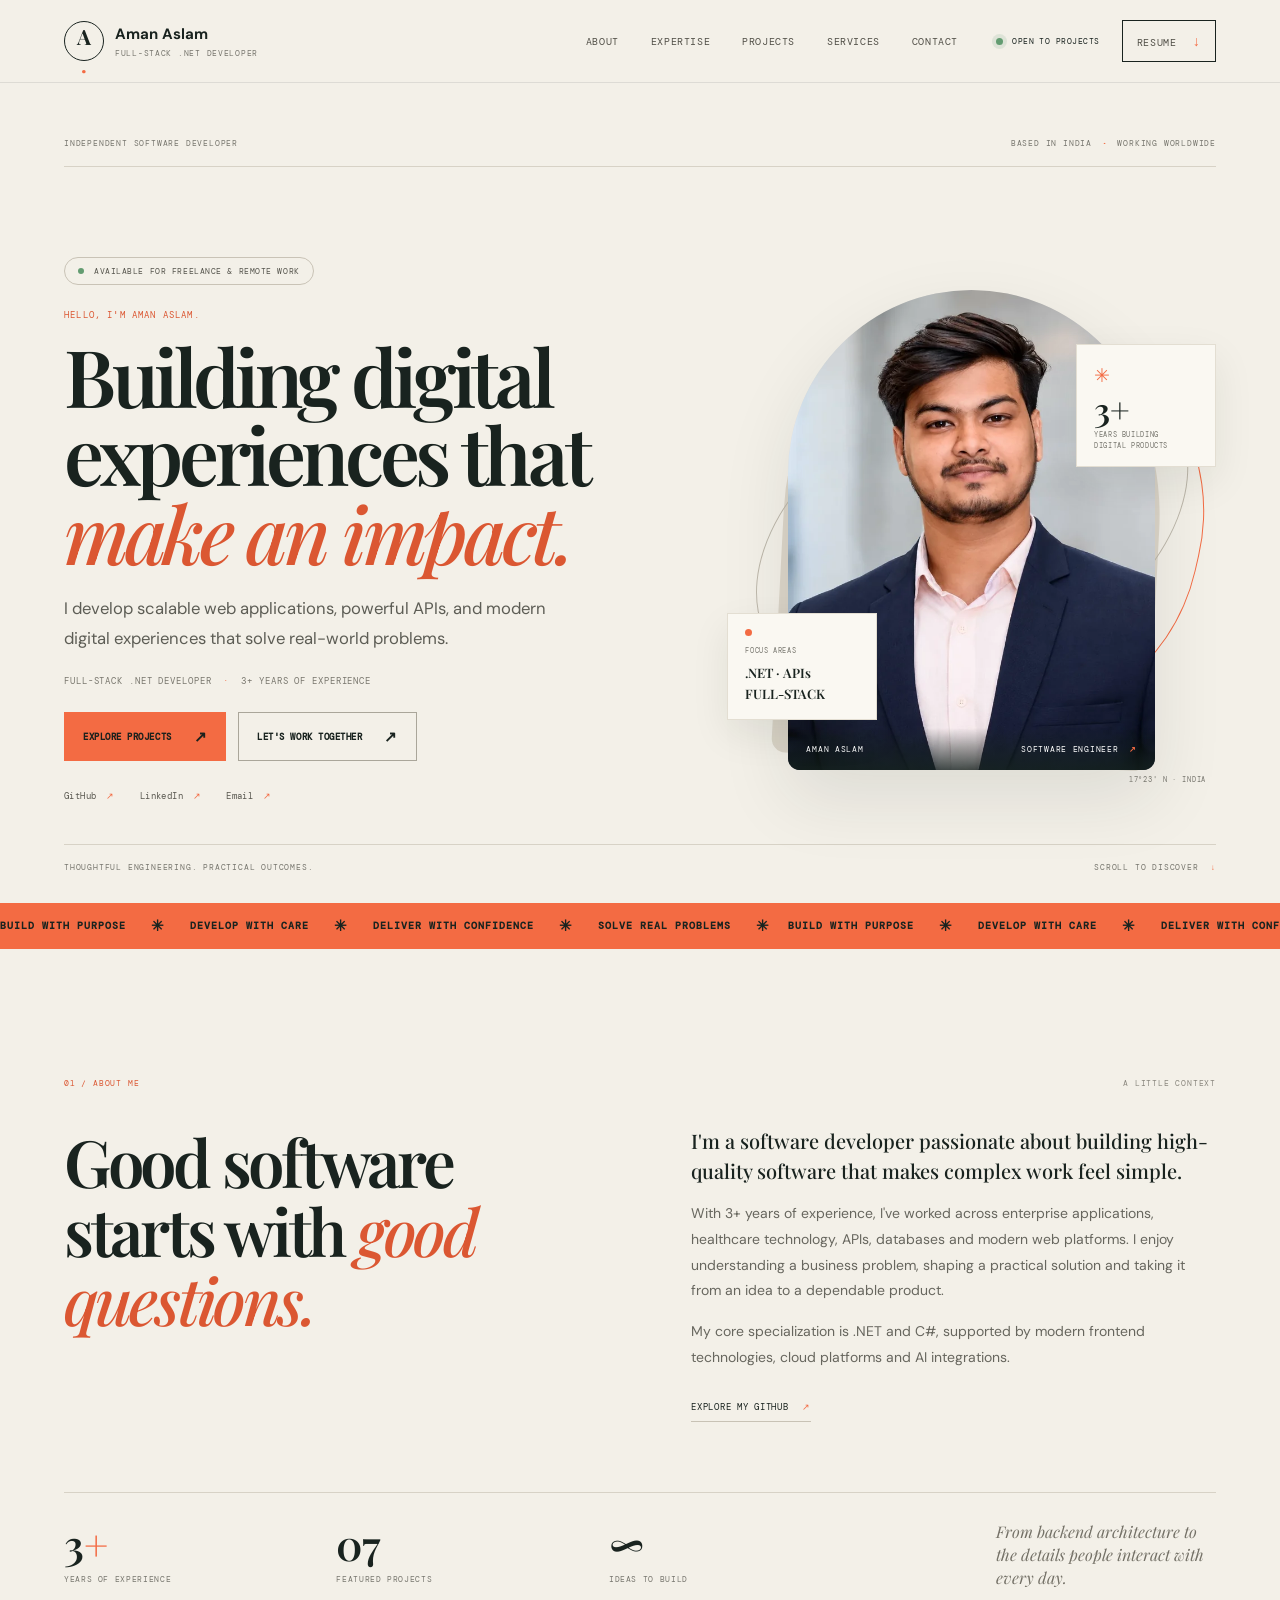
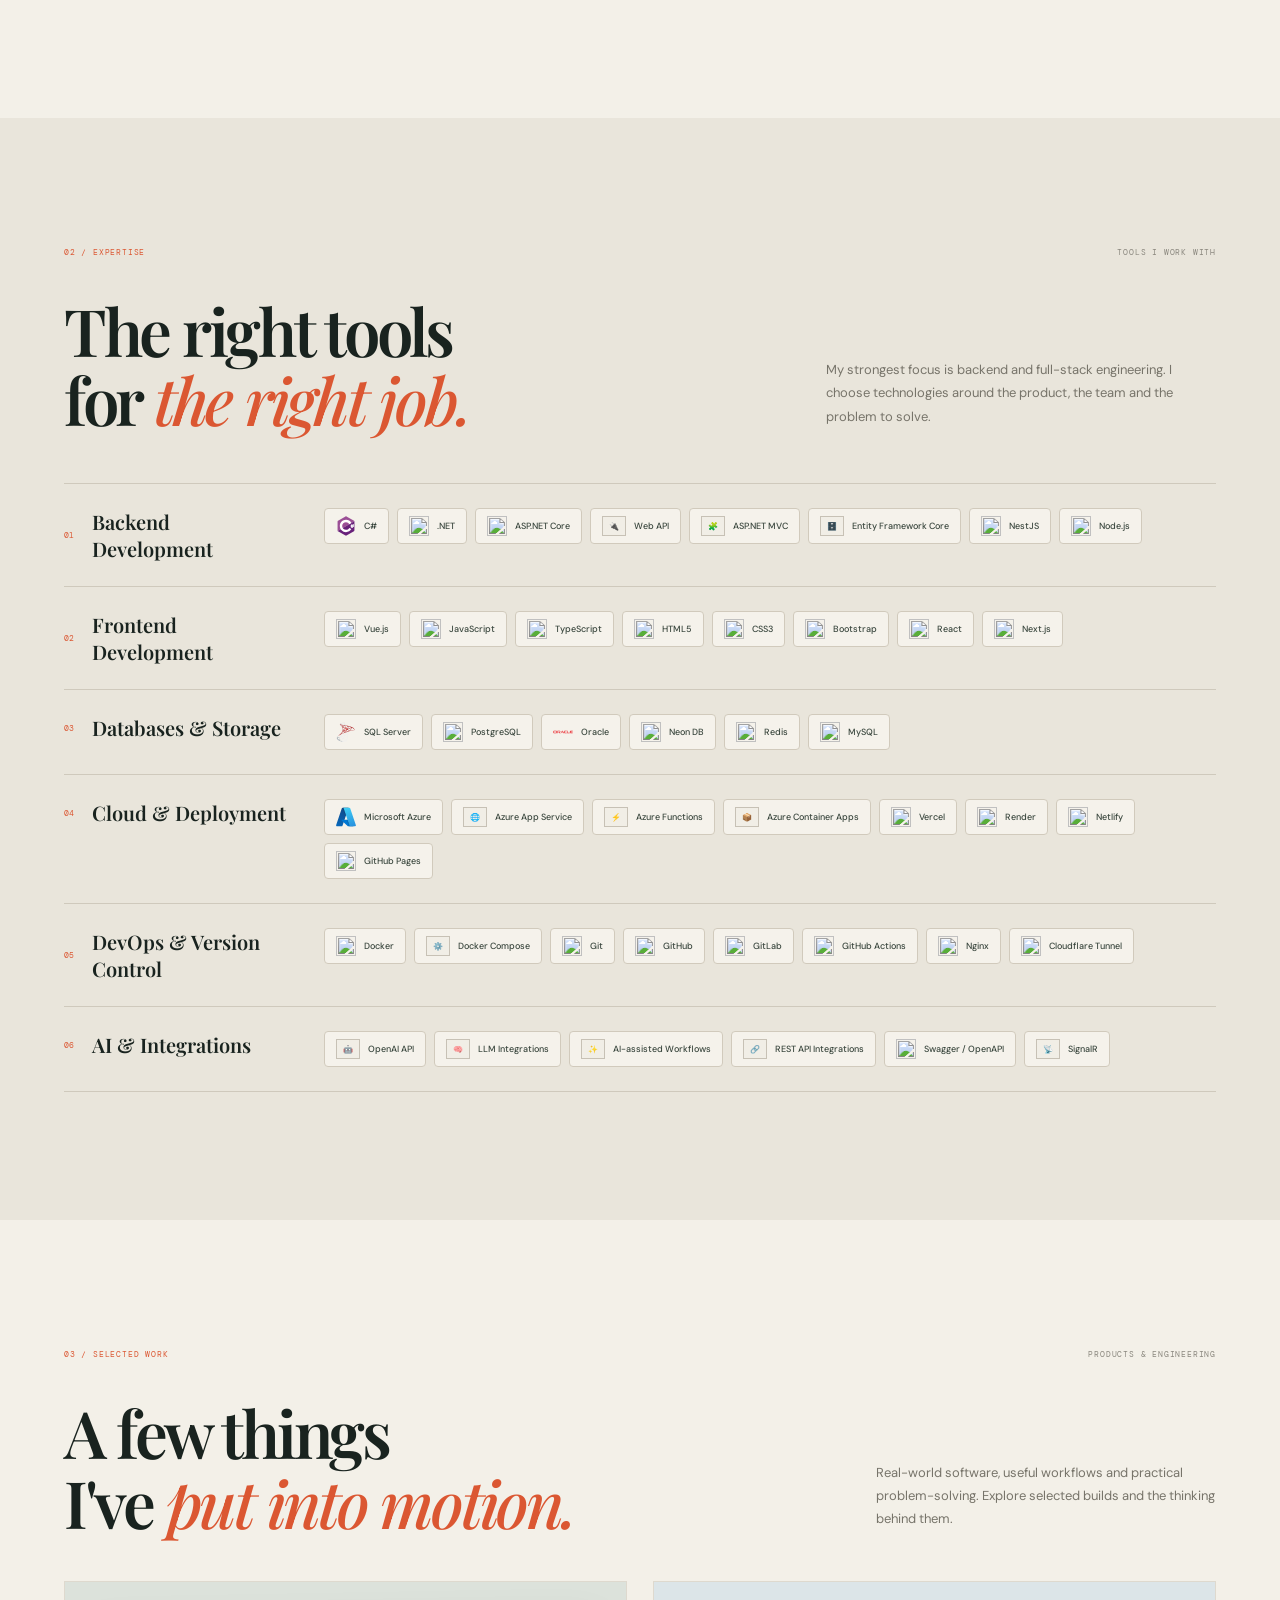
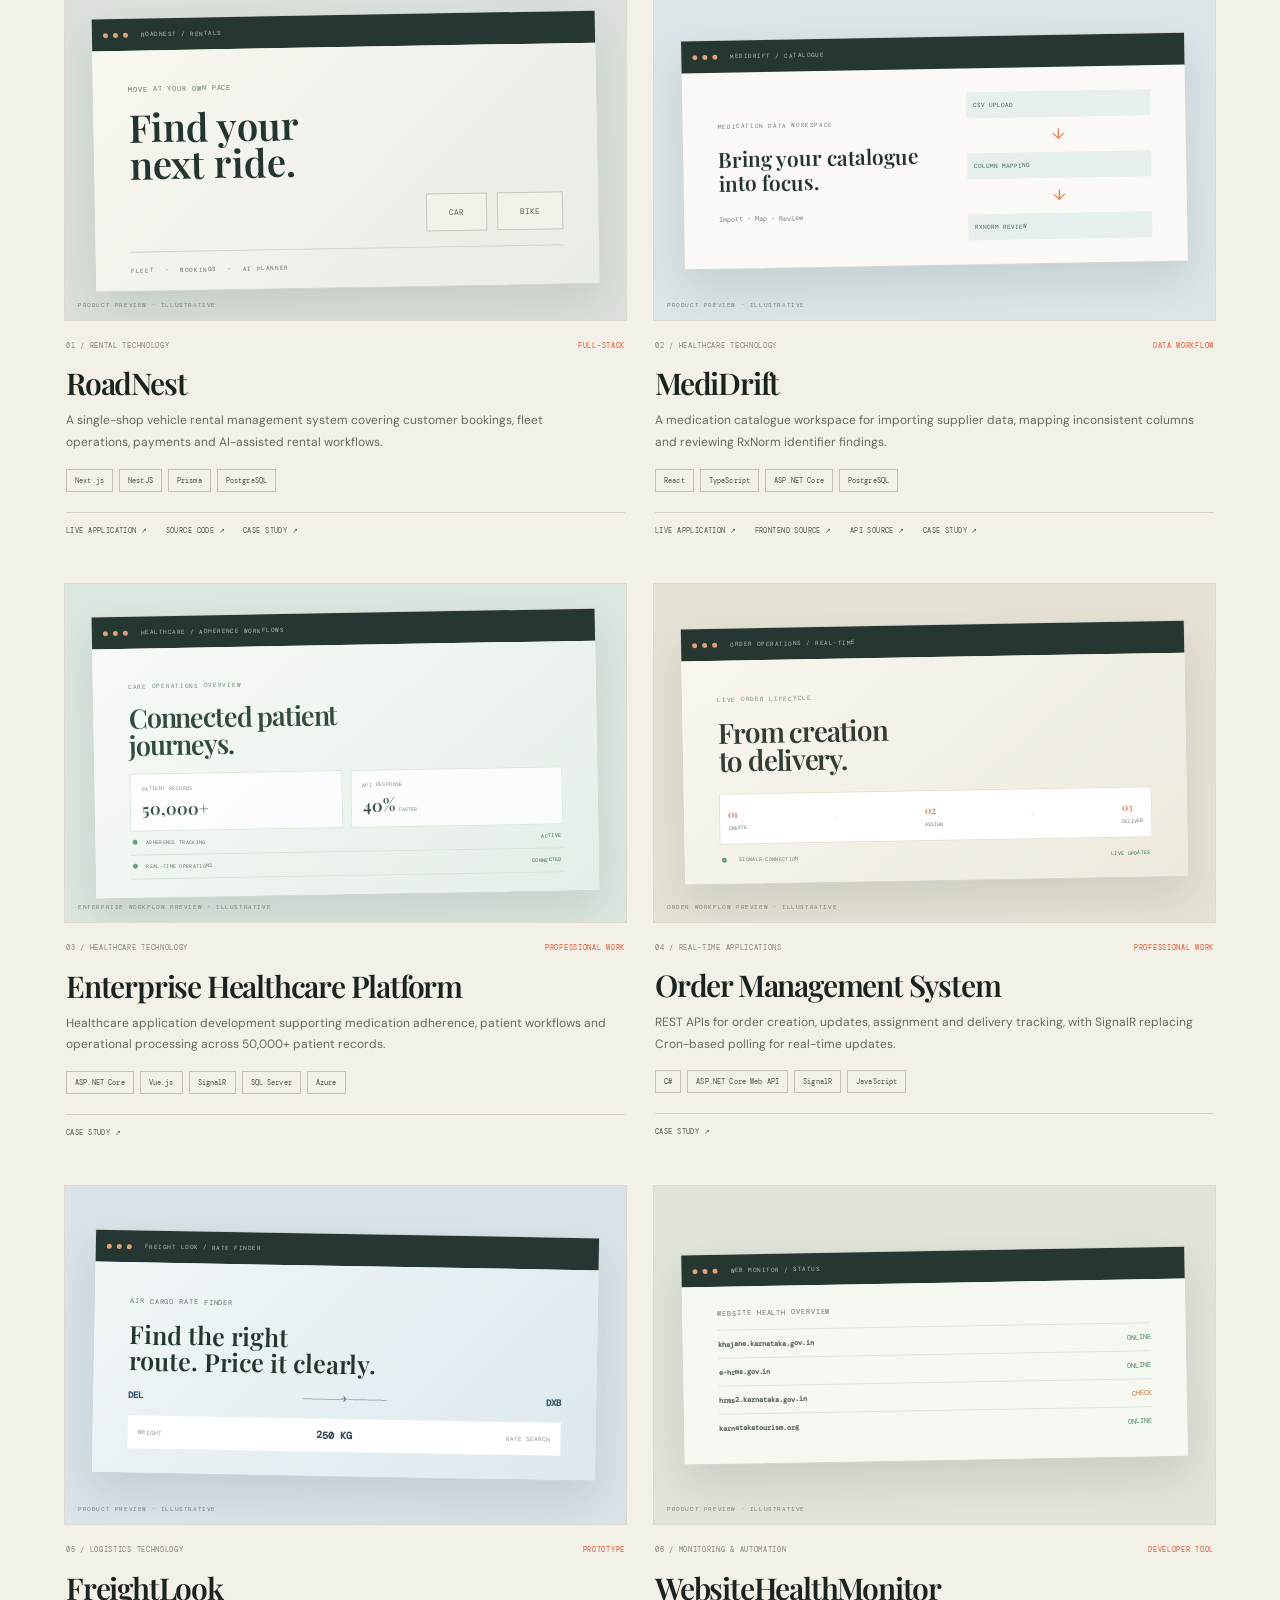
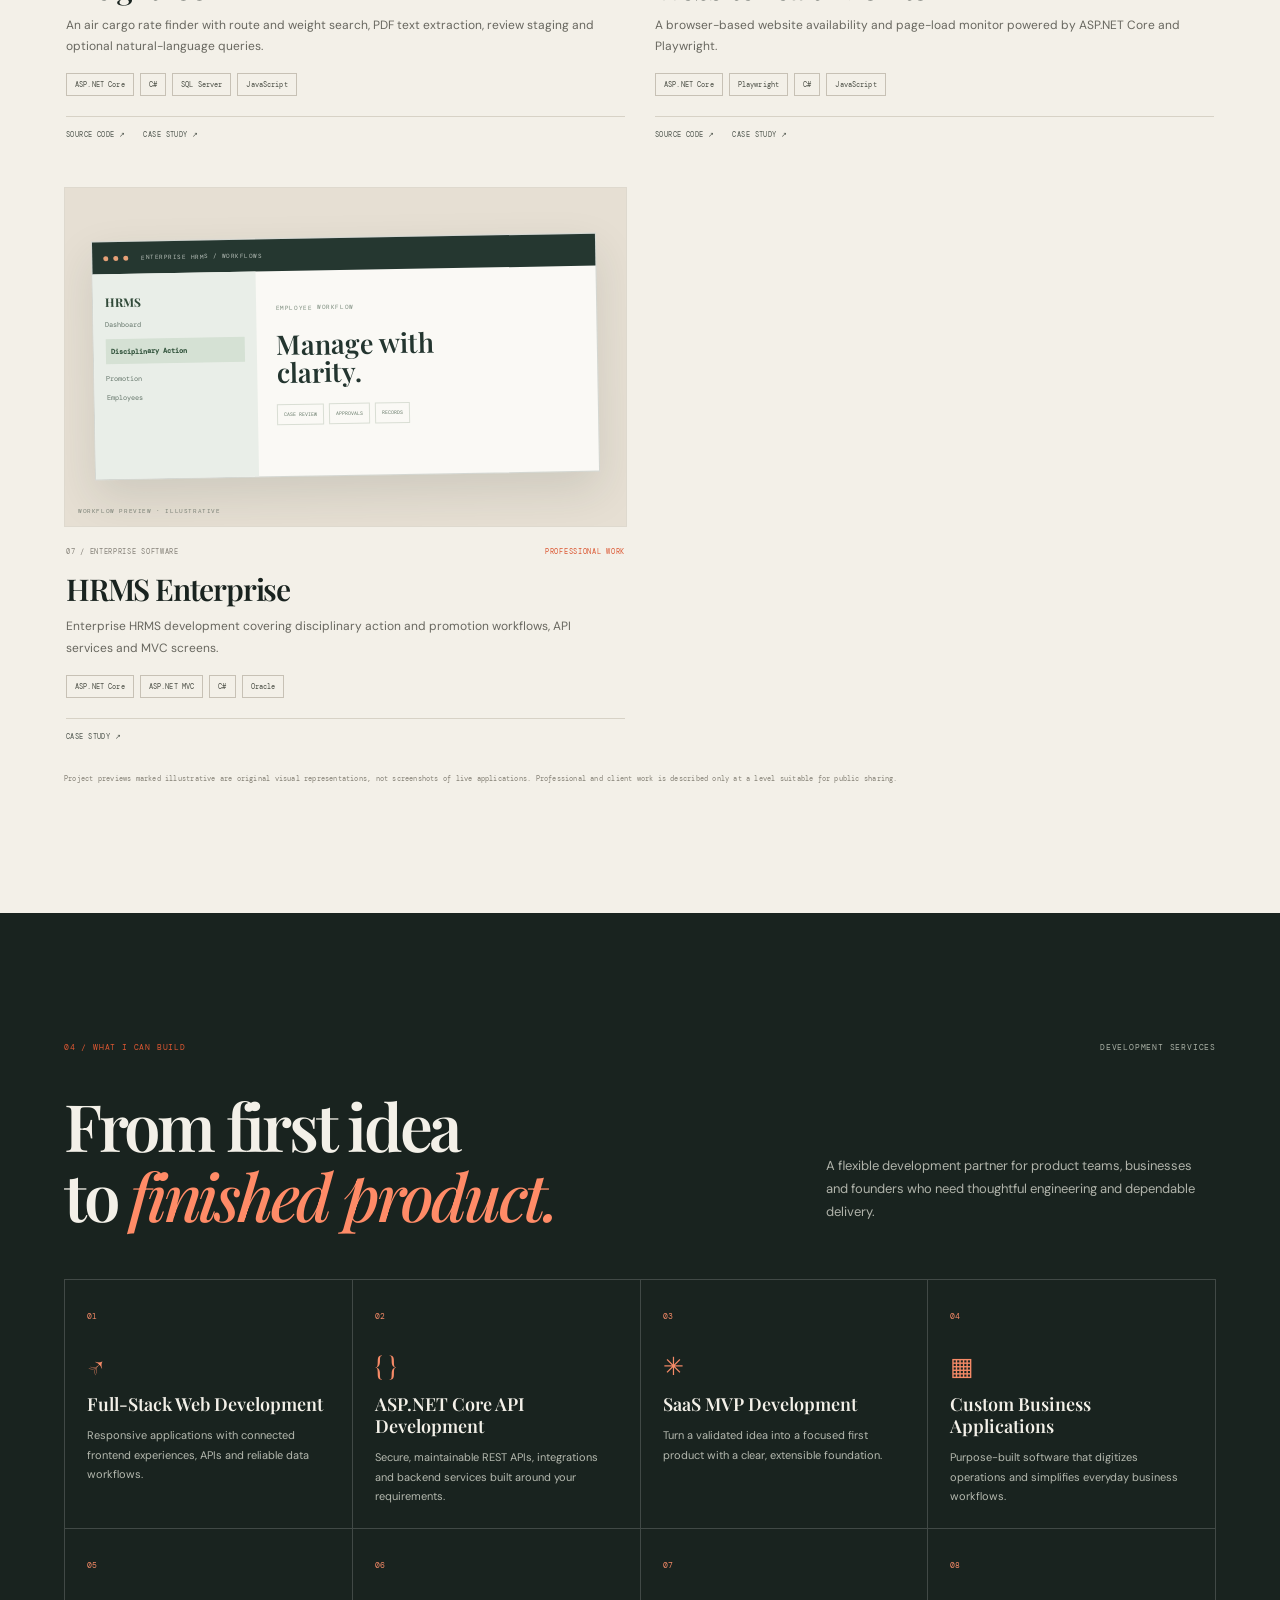
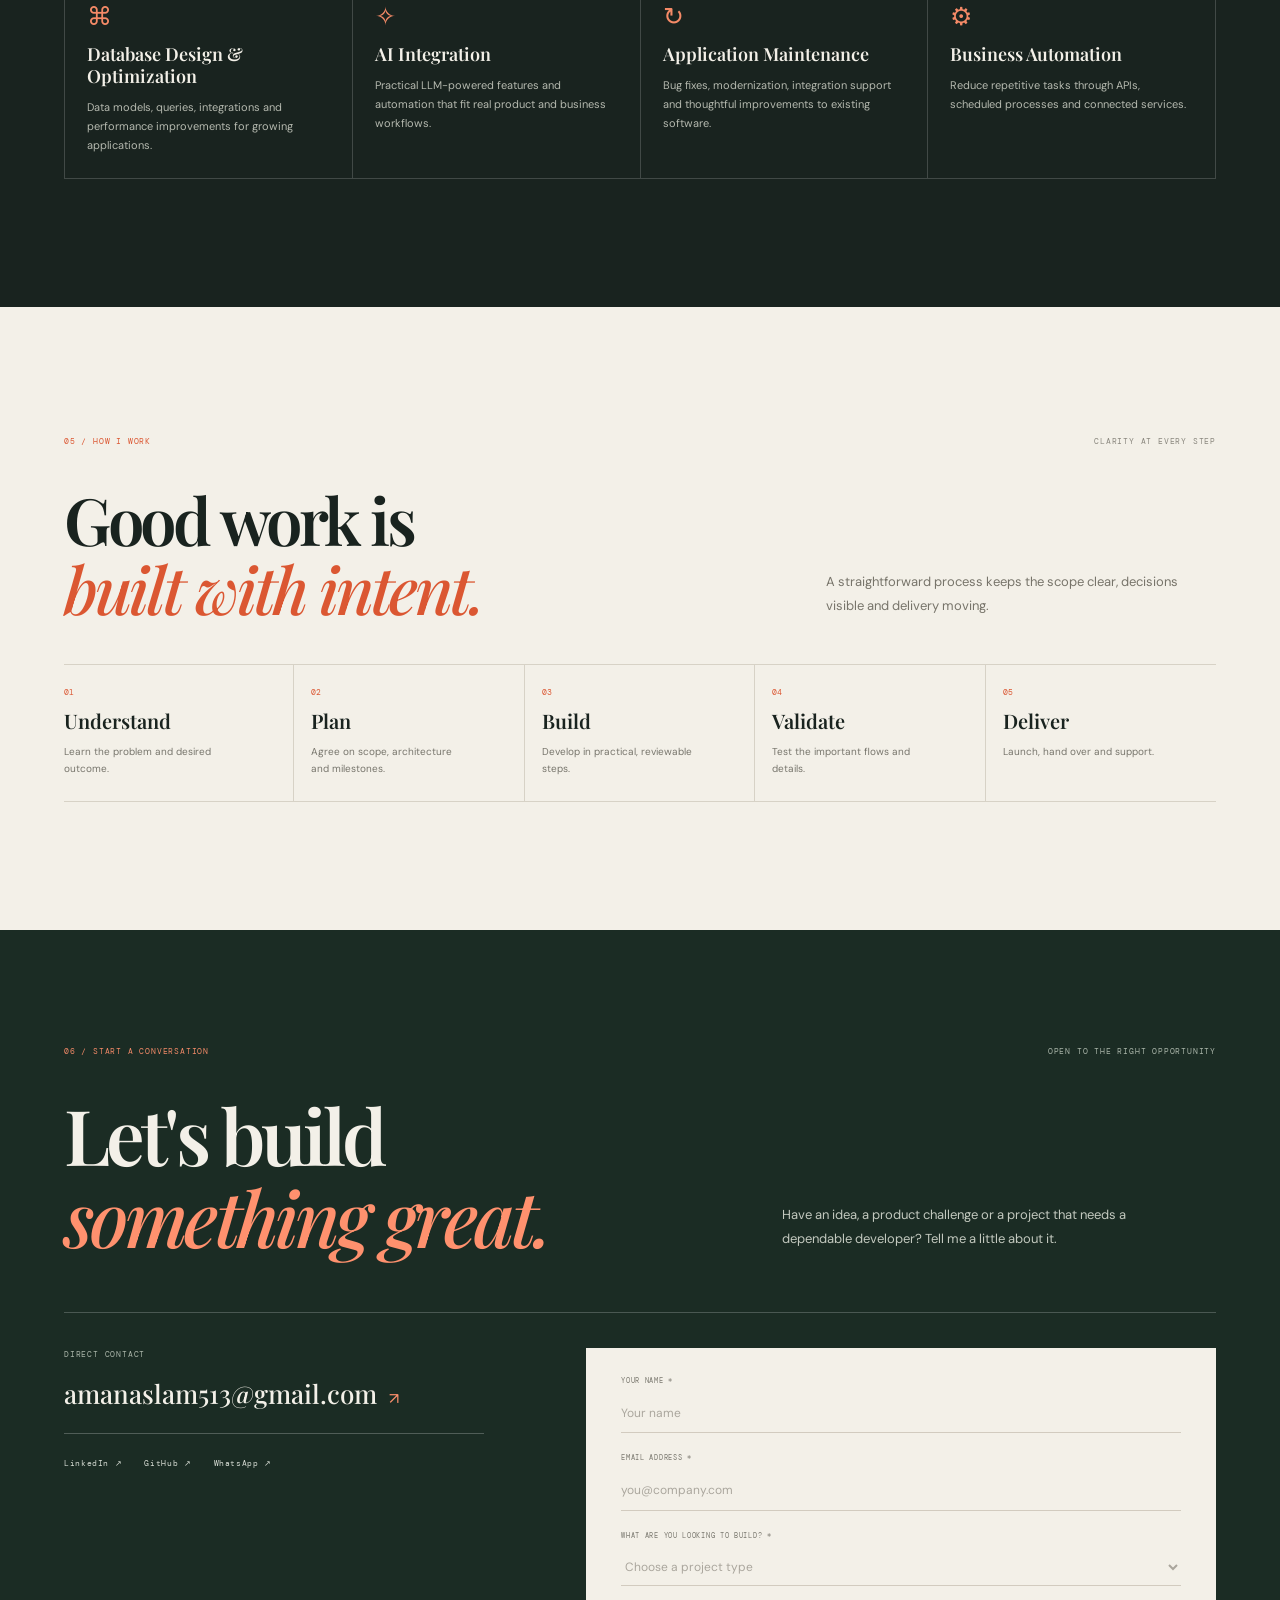
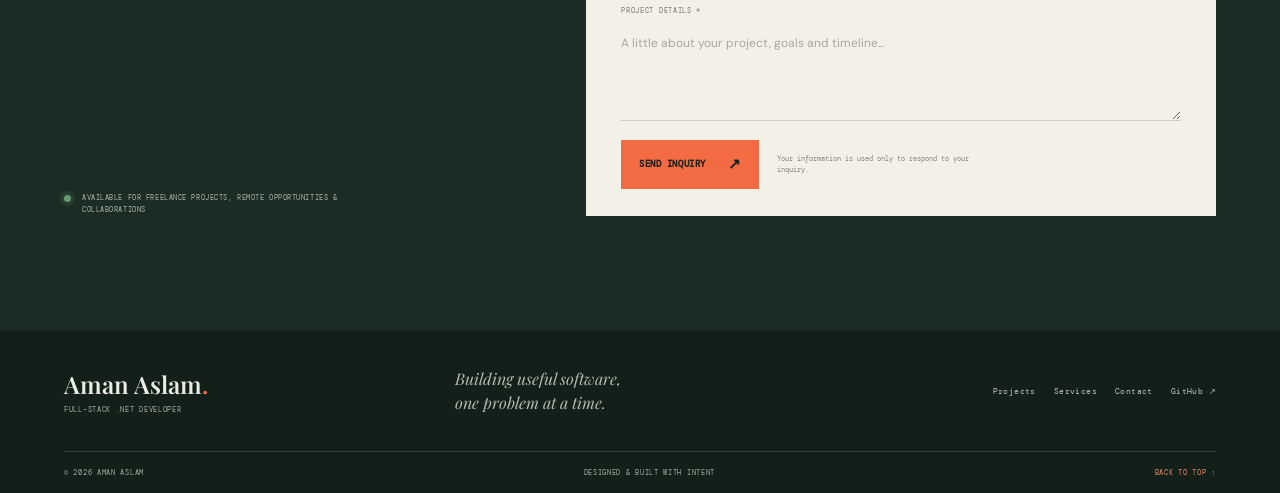
==== commit 701c680e: "fix: repair technology stack icons and replace text glyphs" ====
--- a/index.html
+++ b/index.html
@@ -130,12 +130,12 @@
         <article class="skill-row reveal">
           <div class="skill-label"><span>01</span><h3>Backend Development</h3></div>
           <div class="skill-tags">
-            <span class="skill-tag"><img class="skill-icon" src="https://cdn.simpleicons.org/csharp" alt="" loading="lazy" decoding="async">C#</span>
+            <span class="skill-tag"><img class="skill-icon" src="assets/icons/csharp.svg" alt="" loading="lazy" decoding="async">C#</span>
             <span class="skill-tag"><img class="skill-icon" src="https://cdn.simpleicons.org/dotnet" alt="" loading="lazy" decoding="async">.NET</span>
             <span class="skill-tag"><img class="skill-icon" src="https://cdn.simpleicons.org/dotnet" alt="" loading="lazy" decoding="async">ASP.NET Core</span>
-            <span class="skill-tag"><span class="skill-glyph" aria-hidden="true">API</span>Web API</span>
-            <span class="skill-tag"><span class="skill-glyph" aria-hidden="true">MVC</span>ASP.NET MVC</span>
-            <span class="skill-tag"><span class="skill-glyph" aria-hidden="true">EF</span>Entity Framework Core</span>
+            <span class="skill-tag"><span class="skill-emoji" aria-hidden="true">🔌</span>Web API</span>
+            <span class="skill-tag"><span class="skill-emoji" aria-hidden="true">🧩</span>ASP.NET MVC</span>
+            <span class="skill-tag"><span class="skill-emoji" aria-hidden="true">🗄️</span>Entity Framework Core</span>
             <span class="skill-tag"><img class="skill-icon" src="https://cdn.simpleicons.org/nestjs" alt="" loading="lazy" decoding="async">NestJS</span>
             <span class="skill-tag"><img class="skill-icon" src="https://cdn.simpleicons.org/nodedotjs" alt="" loading="lazy" decoding="async">Node.js</span>
           </div>
@@ -156,9 +156,9 @@
         <article class="skill-row reveal">
           <div class="skill-label"><span>03</span><h3>Databases & Storage</h3></div>
           <div class="skill-tags">
-            <span class="skill-tag"><img class="skill-icon" src="https://cdn.simpleicons.org/microsoftsqlserver" alt="" loading="lazy" decoding="async">SQL Server</span>
+            <span class="skill-tag"><img class="skill-icon" src="assets/icons/sqlserver.svg" alt="" loading="lazy" decoding="async">SQL Server</span>
             <span class="skill-tag"><img class="skill-icon" src="https://cdn.simpleicons.org/postgresql" alt="" loading="lazy" decoding="async">PostgreSQL</span>
-            <span class="skill-tag"><img class="skill-icon" src="https://cdn.simpleicons.org/oracle" alt="" loading="lazy" decoding="async">Oracle</span>
+            <span class="skill-tag"><img class="skill-icon" src="assets/icons/oracle.svg" alt="" loading="lazy" decoding="async">Oracle</span>
             <span class="skill-tag"><img class="skill-icon" src="https://cdn.simpleicons.org/neon" alt="" loading="lazy" decoding="async">Neon DB</span>
             <span class="skill-tag"><img class="skill-icon" src="https://cdn.simpleicons.org/redis" alt="" loading="lazy" decoding="async">Redis</span>
             <span class="skill-tag"><img class="skill-icon" src="https://cdn.simpleicons.org/mysql" alt="" loading="lazy" decoding="async">MySQL</span>
@@ -167,10 +167,10 @@
         <article class="skill-row reveal">
           <div class="skill-label"><span>04</span><h3>Cloud & Deployment</h3></div>
           <div class="skill-tags">
-            <span class="skill-tag"><img class="skill-icon" src="https://cdn.simpleicons.org/microsoftazure" alt="" loading="lazy" decoding="async">Microsoft Azure</span>
-            <span class="skill-tag"><span class="skill-glyph" aria-hidden="true">APP</span>Azure App Service</span>
-            <span class="skill-tag"><span class="skill-glyph" aria-hidden="true">ƒ</span>Azure Functions</span>
-            <span class="skill-tag"><span class="skill-glyph" aria-hidden="true">CA</span>Azure Container Apps</span>
+            <span class="skill-tag"><img class="skill-icon" src="assets/icons/azure.svg" alt="" loading="lazy" decoding="async">Microsoft Azure</span>
+            <span class="skill-tag"><span class="skill-emoji" aria-hidden="true">🌐</span>Azure App Service</span>
+            <span class="skill-tag"><span class="skill-emoji" aria-hidden="true">⚡</span>Azure Functions</span>
+            <span class="skill-tag"><span class="skill-emoji" aria-hidden="true">📦</span>Azure Container Apps</span>
             <span class="skill-tag"><img class="skill-icon" src="https://cdn.simpleicons.org/vercel" alt="" loading="lazy" decoding="async">Vercel</span>
             <span class="skill-tag"><img class="skill-icon" src="https://cdn.simpleicons.org/render" alt="" loading="lazy" decoding="async">Render</span>
             <span class="skill-tag"><img class="skill-icon" src="https://cdn.simpleicons.org/netlify" alt="" loading="lazy" decoding="async">Netlify</span>
@@ -181,7 +181,7 @@
           <div class="skill-label"><span>05</span><h3>DevOps & Version Control</h3></div>
           <div class="skill-tags">
             <span class="skill-tag"><img class="skill-icon" src="https://cdn.simpleicons.org/docker" alt="" loading="lazy" decoding="async">Docker</span>
-            <span class="skill-tag"><span class="skill-glyph" aria-hidden="true">DC</span>Docker Compose</span>
+            <span class="skill-tag"><span class="skill-emoji" aria-hidden="true">⚙️</span>Docker Compose</span>
             <span class="skill-tag"><img class="skill-icon" src="https://cdn.simpleicons.org/git" alt="" loading="lazy" decoding="async">Git</span>
             <span class="skill-tag"><img class="skill-icon" src="https://cdn.simpleicons.org/github" alt="" loading="lazy" decoding="async">GitHub</span>
             <span class="skill-tag"><img class="skill-icon" src="https://cdn.simpleicons.org/gitlab" alt="" loading="lazy" decoding="async">GitLab</span>
@@ -193,12 +193,12 @@
         <article class="skill-row reveal">
           <div class="skill-label"><span>06</span><h3>AI & Integrations</h3></div>
           <div class="skill-tags">
-            <span class="skill-tag"><img class="skill-icon" src="https://cdn.simpleicons.org/openai" alt="" loading="lazy" decoding="async">OpenAI API</span>
-            <span class="skill-tag"><span class="skill-glyph" aria-hidden="true">LLM</span>LLM Integrations</span>
-            <span class="skill-tag"><span class="skill-glyph" aria-hidden="true">AI</span>AI-assisted Workflows</span>
-            <span class="skill-tag"><span class="skill-glyph" aria-hidden="true">↔</span>REST API Integrations</span>
+            <span class="skill-tag"><span class="skill-emoji" aria-hidden="true">🤖</span>OpenAI API</span>
+            <span class="skill-tag"><span class="skill-emoji" aria-hidden="true">🧠</span>LLM Integrations</span>
+            <span class="skill-tag"><span class="skill-emoji" aria-hidden="true">✨</span>AI-assisted Workflows</span>
+            <span class="skill-tag"><span class="skill-emoji" aria-hidden="true">🔗</span>REST API Integrations</span>
             <span class="skill-tag"><img class="skill-icon" src="https://cdn.simpleicons.org/swagger" alt="" loading="lazy" decoding="async">Swagger / OpenAPI</span>
-            <span class="skill-tag"><span class="skill-glyph" aria-hidden="true">↯</span>SignalR</span>
+            <span class="skill-tag"><span class="skill-emoji" aria-hidden="true">📡</span>SignalR</span>
           </div>
         </article>
       </div>
--- a/assets/css/styles.css
+++ b/assets/css/styles.css
@@ -38,8 +38,8 @@
 .expertise{background:#e9e5db;width:100%;padding-inline:max(var(--gutter),calc((100% - var(--shell))/2))}.section-heading{display:flex;justify-content:space-between;align-items:end;gap:40px;margin-bottom:50px}.section-heading>p{max-width:390px;color:#77746a;font-size:13px;line-height:1.8;margin:0 0 5px}.skills-list{border-top:1px solid #cfc9bc}.skill-row{display:grid;grid-template-columns:230px 1fr;gap:30px;padding:24px 0;border-bottom:1px solid #cfc9bc;align-items:start}.skill-label{display:flex;align-items:center;gap:18px}.skill-label>span{font:8px var(--mono);color:var(--orange2)}.skill-label h3{font:600 20px var(--display);margin:0}.skill-tags{display:flex;flex-wrap:wrap;gap:8px}.skill-tags span,.project-tags span{font:8px var(--mono);letter-spacing:.02em;padding:8px 11px;border:1px solid #c7c1b5;color:#4e5148;background:#f1eee6}
 .skill-tags .skill-tag{display:inline-flex;align-items:center;gap:8px;min-height:36px;padding:7px 11px;background:#f5f2eb;border-color:#d1cabc;border-radius:4px;font:500 9px var(--body);letter-spacing:0;color:#39463d;white-space:nowrap;transition:transform .2s ease,border-color .2s ease,background .2s ease,box-shadow .2s ease}
 .skill-tags .skill-tag:hover{transform:translateY(-3px);border-color:#d98a6c;background:#fffdfa;box-shadow:0 6px 16px #233a2a10}
-.skill-icon{display:block;width:17px;height:17px;flex:0 0 17px;object-fit:contain}
-.skill-glyph{display:inline-grid;place-items:center;width:18px;height:18px;flex:0 0 18px;border-radius:4px;background:#e9e2d4;color:#b86143;font:700 7px var(--mono);letter-spacing:-.04em}
+.skill-icon{display:block;width:20px;height:20px;flex:0 0 20px;object-fit:contain}
+.skill-emoji{display:inline-flex;align-items:center;justify-content:center;width:20px;height:20px;flex:0 0 20px;font-family:system-ui,sans-serif;font-size:17px;line-height:1}
 
 .work{padding-bottom:var(--pad)}.work-heading{margin-bottom:45px}.work-heading>p{max-width:340px}.project-grid{display:grid;grid-template-columns:repeat(2,minmax(0,1fr));gap:48px 26px}.project-card{min-width:0}.project-art{position:relative;display:grid;place-items:center;min-height:340px;padding:28px;overflow:hidden;border:1px solid #ded9ce;transition:transform .35s,box-shadow .35s}.project-art:hover{transform:translateY(-5px);box-shadow:0 20px 40px #1d281c13}.art-roadnest{background:#dce2db}.art-medidrift{background:#dce5e8}.art-freight{background:#d9e3e9}.art-monitor{background:#e0e4d9}.art-hrms{background:#e6dfd3}.mock-window{width:100%;max-width:520px;background:#faf9f5;color:#23352f;border:1px solid #33443d30;box-shadow:0 18px 44px #26352e20;transform:rotate(-1deg)}.mock-bar{height:32px;display:flex;align-items:center;gap:5px;padding:0 11px;background:#253730;color:#e9eee8;font:6px var(--mono);letter-spacing:.08em}.mock-bar i{width:5px;height:5px;border-radius:50%;background:#e6a077}.mock-bar span{margin-left:8px;opacity:.75}.roadnest-preview{padding:24px 7% 16px;background:linear-gradient(135deg,#f8f7f0,#e7ece5)}.roadnest-preview small,.freight-preview>small,.monitor-preview>small{font:7px var(--mono);letter-spacing:.13em;color:#65776b}.roadnest-preview>strong{display:block;font:600 clamp(24px,3vw,39px)/.98 var(--display);margin:9px 0 15px}.vehicle-shapes{display:flex;gap:10px;justify-content:flex-end}.vehicle-shapes span{padding:13px 22px;border:1px solid #bfc8bd;background:#f1f2e9;font:8px var(--mono);color:#536254}.mock-foot{padding-top:14px;margin-top:15px;border-top:1px solid #cfd7cb;font:6px var(--mono);letter-spacing:.1em;color:#637265}.mock-foot b{color:var(--orange);padding:0 6px}.medidrift-preview{padding:24px 7%;display:grid;grid-template-columns:1fr .8fr;gap:18px;align-items:center}.medidrift-preview small{font:6px var(--mono);letter-spacing:.1em;color:#668279}.medidrift-preview strong{display:block;font:600 21px/1.15 var(--display);margin:10px 0}.medidrift-preview>div:first-child>span{font:7px var(--mono);color:#7c8780}.flow-preview{display:flex;flex-direction:column;gap:5px}.flow-preview b{font:6px var(--mono);padding:9px 7px;background:#e7efed;color:#42665e}.flow-preview i{text-align:center;color:#e27a4f;font-style:normal}.freight-window{transform:rotate(1deg);background:#f4f7f8}.freight-preview{padding:24px 7%;background:linear-gradient(135deg,#f1f6f8,#dce8ed)}.freight-preview>strong{display:block;font:600 25px/1.05 var(--display);margin:10px 0 16px}.route-row{display:flex;align-items:center;justify-content:space-between;font:600 9px var(--mono);color:#365469}.route-row i{font-size:8px;color:#6f8796;font-style:normal}.rate-row{display:flex;align-items:center;justify-content:space-between;background:#fff;margin-top:14px;padding:10px;font:6px var(--mono);color:#81909a}.rate-row strong{font-size:10px;color:#314b5b}.monitor-preview{padding:22px 7%;background:#f5f7f1}.monitor-preview>small{display:block;margin-bottom:12px}.monitor-line{display:flex;justify-content:space-between;gap:10px;padding:9px 0;border-top:1px solid #e1e4d9;font:7px var(--mono);color:#56655b}.monitor-line span{color:#47835e}.monitor-line .status-warn{color:#c07a39}.hrms-preview{display:grid;grid-template-columns:.65fr 1.35fr;min-height:205px}.hrms-side{display:flex;flex-direction:column;gap:10px;padding:20px 12px;background:#e9eee8;font:7px var(--mono);color:#66776c}.hrms-side b{font:700 12px var(--display);color:#314a39}.hrms-side strong{background:#d5e1d4;color:#34553e;padding:8px 5px}.hrms-main{padding:22px 19px}.hrms-main small{font:6px var(--mono);letter-spacing:.1em;color:#78897a}.hrms-main>strong{display:block;font:600 27px/1.05 var(--display);margin:12px 0 18px}.hrms-main>div{display:flex;gap:5px;flex-wrap:wrap}.hrms-main>div span{padding:6px;border:1px solid #d9ded4;font:5px var(--mono);color:#687b6a}.art-label{position:absolute;left:13px;bottom:11px;font:6px var(--mono);letter-spacing:.1em;color:#7a8076}.project-info{padding:19px 2px 0}.project-meta{display:flex;justify-content:space-between;gap:10px;color:#858178;font-size:7px}.project-meta span+span{color:var(--orange2)}.project-info h3{font:600 30px var(--display);letter-spacing:-.04em;margin:12px 0 7px}.project-info>p{max-width:540px;font-size:12px;line-height:1.8;color:#68675f;margin:0 0 15px}.project-tags{display:flex;gap:6px;flex-wrap:wrap}.project-tags span{font-size:7px;padding:6px 8px;background:transparent}.project-links{display:flex;flex-wrap:wrap;gap:10px 18px;margin-top:20px;padding-top:13px;border-top:1px solid var(--line)}.project-links a{font:7px var(--mono);letter-spacing:.06em;color:#50574f}.project-links a:hover{color:var(--orange2)}.project-disclaimer{margin:32px 0 0;color:#868277;font-size:7px;line-height:1.8;letter-spacing:.03em}
 .services{background:var(--ink);color:var(--paper);width:100%;padding-inline:max(var(--gutter),calc((100% - var(--shell))/2))}.services .section-kicker span+span{color:#a9b0a5}.services .section-heading>p{color:#b0b3aa}.services .section-heading h2 em{color:#ff8b67}.service-grid{display:grid;grid-template-columns:repeat(4,minmax(0,1fr));border-top:1px solid #ffffff2c;border-left:1px solid #ffffff2c}.service-card{position:relative;min-height:230px;padding:22px;border-right:1px solid #ffffff2c;border-bottom:1px solid #ffffff2c;transition:background .25s}.service-card:hover{background:#ffffff0a}.service-card>span{font:8px var(--mono);color:#f58a67}.service-icon{font:25px var(--display);color:#f58a67;margin:22px 0 13px}.service-card h3{font:600 18px/1.22 var(--display);margin:0 0 10px}.service-card p{font-size:11px;line-height:1.75;color:#b5b9af;margin:0}
